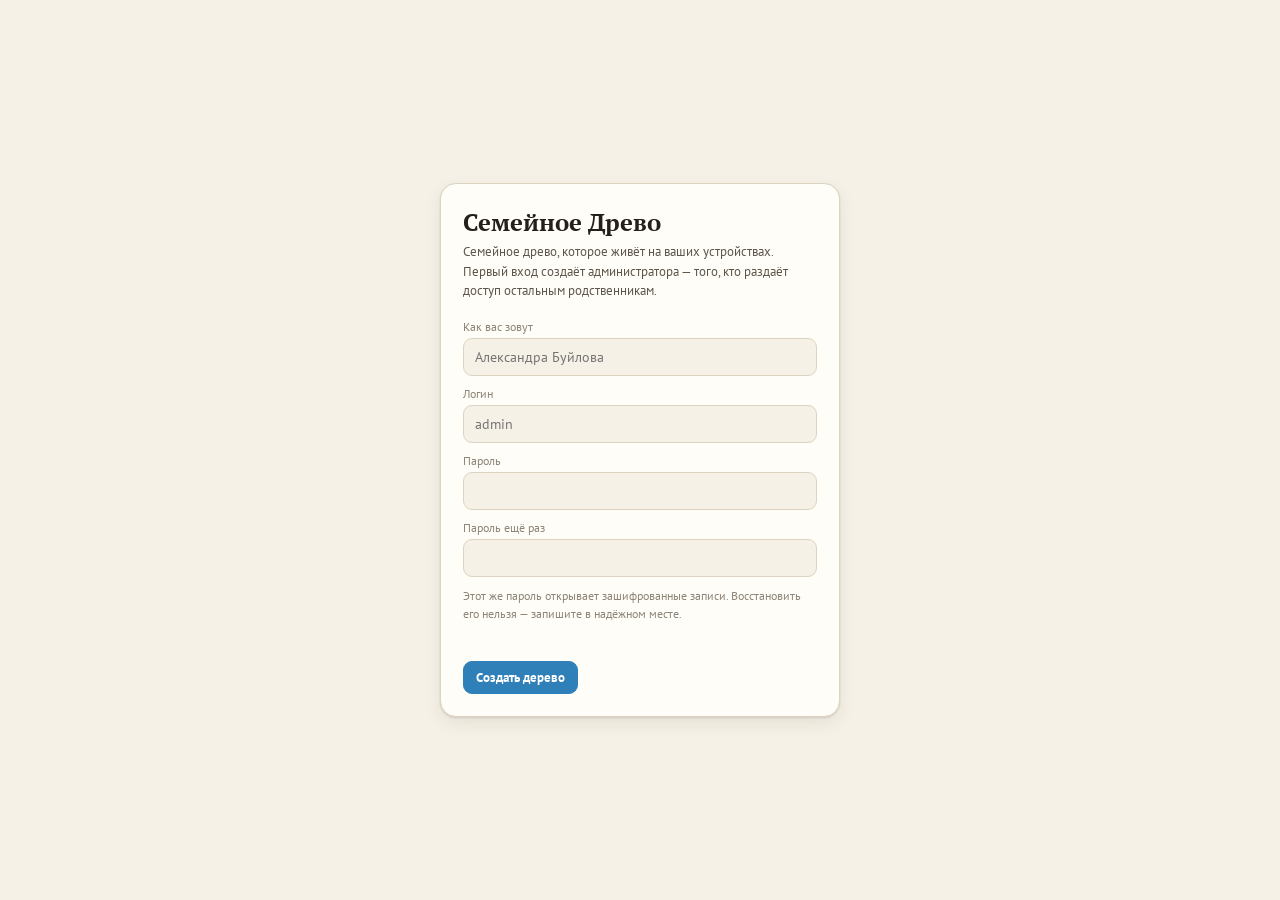
==== Семейное Древо.html @ 7fe99007 "Add files via upload" ====
<!doctype html>
<html lang="ru">
<head>
<meta charset="utf-8">
<meta name="viewport" content="width=device-width, initial-scale=1, viewport-fit=cover">
<title>Семейное Древо</title>
<meta name="theme-color" content="#2f7fb8">
<link rel="stylesheet" href="https://fonts.googleapis.com/css2?family=PT+Sans:wght@400;700&family=PT+Serif:wght@400;700&family=PT+Mono&display=swap">
<style>/* Семейное Древо — оформление.
   Композиция: верхняя панель → вкладки → полотно во всю высоту;
   слева выдвижная карточка персоны, справа внизу переключатель вида дерева. */

:root {
  /* бумага и чернила: палитра старого семейного альбома */
  --paper:        #f6f1e6;
  --paper-2:      #fffdf8;
  --ink:          #241f1a;
  --ink-soft:     #5d554a;
  --ink-faint:    #8d8577;
  --line:         #ddd3c0;
  --accent:       #2f7fb8;
  --accent-ink:   #ffffff;
  --male:         #cde6f7;
  --male-edge:    #6aa9d4;
  --female:       #fbd3e2;
  --female-edge:  #dd8fae;
  --neutral:      #ece7dc;
  --neutral-edge: #bdb3a1;
  --good:         #3f7d5a;
  --warn:         #a9741f;
  --bad:          #a4402f;
  --shadow:       0 1px 2px rgba(40,32,20,.14), 0 6px 18px rgba(40,32,20,.08);
  --radius:       10px;

  --font-display: "PT Serif", Georgia, "Times New Roman", serif;
  --font-body:    "PT Sans", "Segoe UI", system-ui, -apple-system, sans-serif;
  --font-data:    "PT Mono", ui-monospace, "SF Mono", Consolas, monospace;
  --ui-size:      14px;
  --tab-size:     14px;
  color-scheme: light;
}

@media (prefers-color-scheme: dark) {
  :root:not([data-theme="light"]) {
    --paper:        #1a1714;
    --paper-2:      #221e1a;
    --ink:          #ece5d9;
    --ink-soft:     #b3a998;
    --ink-faint:    #837a6c;
    --line:         #3a342c;
    --accent:       #5fa8dc;
    --accent-ink:   #10212c;
    --male:         #1d3444;
    --male-edge:    #3f6f93;
    --female:       #3c2230;
    --female-edge:  #8d5570;
    --neutral:      #2a251f;
    --neutral-edge: #4d463c;
    --good:         #6fae89;
    --warn:         #d3a55c;
    --bad:          #d47a68;
    --shadow:       0 1px 2px rgba(0,0,0,.4), 0 6px 20px rgba(0,0,0,.35);
    color-scheme: dark;
  }
}
:root[data-theme="dark"] {
  --paper:        #1a1714;
  --paper-2:      #221e1a;
  --ink:          #ece5d9;
  --ink-soft:     #b3a998;
  --ink-faint:    #837a6c;
  --line:         #3a342c;
  --accent:       #5fa8dc;
  --accent-ink:   #10212c;
  --male:         #1d3444;
  --male-edge:    #3f6f93;
  --female:       #3c2230;
  --female-edge:  #8d5570;
  --neutral:      #2a251f;
  --neutral-edge: #4d463c;
  --good:         #6fae89;
  --warn:         #d3a55c;
  --bad:          #d47a68;
  --shadow:       0 1px 2px rgba(0,0,0,.4), 0 6px 20px rgba(0,0,0,.35);
  color-scheme: dark;
}

* { box-sizing: border-box; }
html, body { height: 100%; }
body {
  margin: 0;
  font-family: var(--font-body);
  font-size: var(--ui-size);
  background: var(--paper);
  color: var(--ink);
  -webkit-text-size-adjust: 100%;
  overflow: hidden;
}
button, input, select, textarea { font: inherit; color: inherit; }
button { cursor: pointer; }
h1, h2, h3 { font-family: var(--font-display); font-weight: 700; text-wrap: balance; margin: 0; }
a { color: var(--accent); }

/* ---------- каркас ---------- */
#app { display: flex; flex-direction: column; height: 100%; }

.topbar {
  display: flex; align-items: center; gap: 10px;
  padding-block: 8px;
  padding-left: max(12px, env(safe-area-inset-left, 0px));
  padding-right: max(12px, env(safe-area-inset-right, 0px));
  background: var(--paper-2);
  border-bottom: 1px solid var(--line);
  flex: 0 0 auto;
}
.brand { display: flex; align-items: center; gap: 8px; min-width: 0; }
.brand-mark {
  width: 26px; height: 26px; flex: 0 0 auto; border-radius: 7px;
  background: var(--accent); color: var(--accent-ink);
  display: grid; place-items: center; font-family: var(--font-display); font-weight: 700; font-size: 15px;
}
.brand-name { font-family: var(--font-display); font-size: 16px; font-weight: 700; white-space: nowrap; }
.tree-name {
  font-size: 12px; color: var(--ink-faint); white-space: nowrap;
  overflow: hidden; text-overflow: ellipsis;
}

.search-wrap { position: relative; flex: 1 1 auto; max-width: 440px; min-width: 0; }
.search-wrap input {
  width: 100%; padding: 7px 64px 7px 30px;
  border: 1px solid var(--line); border-radius: 999px;
  background: var(--paper); outline: none;
}
.search-wrap input:focus { border-color: var(--accent); box-shadow: 0 0 0 3px rgba(47,127,184,.18); }
.search-ico { position: absolute; left: 10px; top: 50%; transform: translateY(-50%); color: var(--ink-faint); font-size: 13px; }
.search-mic, .search-clear {
  position: absolute; top: 50%; transform: translateY(-50%);
  border: 0; background: transparent; padding: 4px; border-radius: 50%; line-height: 1; color: var(--ink-faint);
}
.search-mic { right: 6px; }
.search-mic.rec { color: var(--bad); animation: pulse 1.1s infinite; }
.search-clear { right: 32px; }
@keyframes pulse { 50% { opacity: .35; } }
@media (prefers-reduced-motion: reduce) { .search-mic.rec { animation: none; } }

.results {
  position: absolute; top: calc(100% + 6px); left: 0; right: 0; z-index: 60;
  background: var(--paper-2); border: 1px solid var(--line); border-radius: 12px;
  box-shadow: var(--shadow); max-height: 60vh; overflow: auto; padding: 4px;
}
.results button {
  display: flex; gap: 10px; align-items: center; width: 100%; text-align: left;
  border: 0; background: transparent; padding: 7px 8px; border-radius: 8px;
}
.results button:hover, .results button:focus-visible { background: var(--neutral); }
.results .r-sub { font-size: 12px; color: var(--ink-faint); }

.topbar-right { display: flex; align-items: center; gap: 6px; margin-left: auto; }
.icon-btn {
  border: 1px solid transparent; background: transparent; color: var(--ink-soft);
  width: 34px; height: 34px; border-radius: 9px; display: grid; place-items: center; font-size: 16px;
}
.icon-btn:hover { background: var(--neutral); color: var(--ink); }
.who { font-size: 12px; color: var(--ink-faint); white-space: nowrap; }
.who b { color: var(--ink); font-weight: 700; }

/* ---------- вкладки ---------- */
.tabs {
  display: flex; align-items: stretch; gap: 2px; overflow-x: auto; flex: 0 0 auto;
  padding-left: max(8px, env(safe-area-inset-left, 0px));
  padding-right: max(8px, env(safe-area-inset-right, 0px));
  background: var(--paper-2); border-bottom: 1px solid var(--line);
  scrollbar-width: thin;
}
.tabs button {
  border: 0; background: transparent; color: var(--ink-soft);
  padding: 9px 14px; font-size: var(--tab-size); white-space: nowrap;
  border-bottom: 2px solid transparent; display: flex; align-items: center; gap: 6px;
}
.tabs button[aria-selected="true"] { color: var(--ink); border-bottom-color: var(--accent); font-weight: 700; }
.tabs .tab-add { color: var(--ink-faint); font-size: 16px; padding-inline: 10px; }
.tabs .tab-close { font-size: 12px; opacity: .5; }

/* ---------- панели ---------- */
.panes { position: relative; flex: 1 1 auto; min-height: 0; }
.pane { position: absolute; inset: 0; display: none; }
.pane.active { display: block; }
.pane-scroll { position: absolute; inset: 0; overflow: auto;
  padding-block: 16px;
  padding-left: max(16px, env(safe-area-inset-left, 0px));
  padding-right: max(16px, env(safe-area-inset-right, 0px));
}

/* ---------- полотно дерева ---------- */
#treeHost {
  position: absolute; inset: 0; overflow: hidden; touch-action: none;
  background:
    radial-gradient(circle at 1px 1px, var(--line) 1px, transparent 0) 0 0/28px 28px,
    var(--paper);
  cursor: grab;
}
#treeHost.grabbing { cursor: grabbing; }
#treeCanvas, #treeLines { position: absolute; left: 0; top: 0; transform-origin: 0 0; }
#treeLines { pointer-events: none; }
.lnk-parent, .lnk-couple { fill: none; stroke: var(--neutral-edge); stroke-width: 1.5; }
.lnk-couple { stroke: var(--accent); stroke-width: 2; opacity: .55; }

.node {
  position: absolute; display: flex; align-items: center; gap: 8px;
  padding: 6px 8px; background: var(--neutral); border: 1px solid var(--neutral-edge);
  box-shadow: var(--shadow); overflow: hidden; transition: box-shadow .12s, transform .12s;
}
.node:hover { transform: translateY(-1px); box-shadow: 0 2px 4px rgba(40,32,20,.2), 0 10px 24px rgba(40,32,20,.14); }
.node.sex-m { background: var(--male); border-color: var(--male-edge); }
.node.sex-f { background: var(--female); border-color: var(--female-edge); }
.node.is-focus { outline: 2px solid var(--accent); outline-offset: 1px; }
.node-ph {
  flex: 0 0 auto; background: var(--paper-2) center/cover no-repeat;
  border: 1px solid rgba(0,0,0,.08); position: relative;
}
.node-ph:not(.has-img)::after {
  content: "👤"; position: absolute; inset: 0; display: grid; place-items: center;
  font-size: 15px; opacity: .3;
}
.node-txt { min-width: 0; flex: 1 1 auto; }
.node-name { font-weight: 700; line-height: 1.2; overflow: hidden; display: -webkit-box; -webkit-line-clamp: 3; -webkit-box-orient: vertical; }
.node-years { color: var(--ink-soft); font-family: var(--font-data); margin-top: 2px; }
.node-lock { position: absolute; top: 2px; right: 3px; font-size: 10px; opacity: .65; }
.node-plus {
  position: absolute; left: -9px; top: 50%; transform: translateY(-50%);
  width: 18px; height: 18px; border-radius: 50%; border: 1px solid var(--good);
  background: var(--paper-2); color: var(--good); font-size: 13px; line-height: 1;
  display: grid; place-items: center; padding: 0; opacity: 0; transition: opacity .12s;
}
.node:hover .node-plus, .node-plus:focus-visible { opacity: 1; }
@media (pointer: coarse) { .node-plus { opacity: .9; } }

/* плавающие кнопки вида дерева — справа внизу */
.viewdock {
  position: absolute; z-index: 30;
  right: calc(12px + env(safe-area-inset-right, 0px));
  bottom: calc(12px + env(safe-area-inset-bottom, 0px));
  display: flex; gap: 6px; background: var(--paper-2);
  border: 1px solid var(--line); border-radius: 12px; padding: 4px; box-shadow: var(--shadow);
}
.viewdock button {
  border: 0; background: transparent; color: var(--ink-soft);
  padding: 7px 10px; border-radius: 9px; font-size: 13px; display: flex; align-items: center; gap: 5px;
}
.viewdock button[aria-pressed="true"] { background: var(--accent); color: var(--accent-ink); }
.zoomdock {
  position: absolute; z-index: 30;
  right: calc(12px + env(safe-area-inset-right, 0px));
  bottom: calc(62px + env(safe-area-inset-bottom, 0px));
  display: flex; flex-direction: column; gap: 4px;
}
.zoomdock button {
  width: 34px; height: 34px; border-radius: 9px; border: 1px solid var(--line);
  background: var(--paper-2); color: var(--ink-soft); box-shadow: var(--shadow); font-size: 15px;
}

/* ---------- карточка персоны ---------- */
.sheet {
  position: absolute; z-index: 50; background: var(--paper-2);
  border: 1px solid var(--line); box-shadow: var(--shadow);
  display: flex; flex-direction: column;
  left: max(10px, env(safe-area-inset-left, 0px)); top: 10px; bottom: 10px; width: 370px;
  border-radius: 14px; overflow: hidden;
}
.sheet[hidden] { display: none !important; }
@media (max-width: 760px) {
  .sheet { left: 0; right: 0; width: auto; top: auto; height: 76%; border-radius: 16px 16px 0 0; bottom: 0; }
}
.sheet-head {
  display: flex; gap: 10px; align-items: flex-start; padding: 12px;
  border-bottom: 1px solid var(--line); flex: 0 0 auto;
}
.sheet-ph {
  width: 64px; height: 64px; border-radius: 10px; flex: 0 0 auto;
  background: var(--neutral) center/cover no-repeat; border: 1px solid var(--line);
  display: grid; place-items: center; font-size: 24px; color: var(--ink-faint);
}
.sheet-title { font-family: var(--font-display); font-size: 17px; line-height: 1.25; }
.sheet-sub { font-size: 12px; color: var(--ink-faint); margin-top: 3px; font-family: var(--font-data); }
.sheet-body { flex: 1 1 auto; overflow: auto; padding: 12px; }
.sheet-tabs { display: flex; flex-wrap: wrap; gap: 2px 0; padding: 0 10px; border-bottom: 1px solid var(--line); flex: 0 0 auto; }
.sheet-tabs button {
  border: 0; background: transparent; color: var(--ink-soft); padding: 8px 10px;
  font-size: 13px; border-bottom: 2px solid transparent; white-space: nowrap;
}
.sheet-tabs button[aria-selected="true"] { color: var(--ink); border-bottom-color: var(--accent); font-weight: 700; }

.row { display: grid; grid-template-columns: 112px 1fr; gap: 8px; align-items: start; margin-bottom: 8px; }
.row > label { font-size: 12px; color: var(--ink-faint); padding-top: 7px; }
.row input, .row select, .row textarea, .field-val {
  width: 100%; min-width: 0; padding: 6px 8px; border: 1px solid var(--line);
  border-radius: 8px; background: var(--paper); outline: none;
}
.row input:focus, .row select:focus, .row textarea:focus { border-color: var(--accent); box-shadow: 0 0 0 3px rgba(47,127,184,.16); }
.row textarea { min-height: 70px; resize: vertical; }
.inline { display: flex; gap: 6px; align-items: center; }
.inline > * { min-width: 0; }

.btn {
  border: 1px solid var(--line); background: var(--paper); color: var(--ink);
  padding: 7px 12px; border-radius: 9px; font-size: 13px; display: inline-flex; align-items: center; gap: 6px;
}
.btn:hover { background: var(--neutral); }
.btn-primary { background: var(--accent); border-color: var(--accent); color: var(--accent-ink); font-weight: 700; }
.btn-primary:hover { filter: brightness(1.07); background: var(--accent); }
.btn-danger { color: var(--bad); border-color: var(--bad); background: transparent; }
.btn-sm { padding: 4px 8px; font-size: 12px; border-radius: 7px; }
.btn-row { display: flex; flex-wrap: wrap; gap: 6px; margin-top: 10px; }

.chip {
  display: inline-flex; align-items: center; gap: 5px; padding: 3px 9px;
  border-radius: 999px; background: var(--neutral); font-size: 12px; color: var(--ink-soft);
}
.chip.lock { background: color-mix(in srgb, var(--warn) 18%, transparent); color: var(--warn); }

.sect-title {
  font-size: 11px; letter-spacing: .09em; text-transform: uppercase;
  color: var(--ink-faint); margin: 14px 0 7px;
}
.sect-title:first-child { margin-top: 0; }

.media-grid { display: grid; grid-template-columns: repeat(auto-fill, minmax(84px, 1fr)); gap: 7px; }
.media-tile {
  position: relative; aspect-ratio: 1; border-radius: 9px; overflow: hidden;
  border: 1px solid var(--line); background: var(--neutral) center/cover no-repeat;
  display: grid; place-items: center; font-size: 22px; color: var(--ink-faint); padding: 0;
}
.media-tile .m-name {
  position: absolute; inset: auto 0 0 0; background: rgba(0,0,0,.55); color: #fff;
  font-size: 10px; padding: 2px 4px; white-space: nowrap; overflow: hidden; text-overflow: ellipsis;
}
.media-tile .m-lock { position: absolute; top: 3px; right: 3px; font-size: 11px; }

.list { display: flex; flex-direction: column; gap: 6px; }
.list-item {
  display: flex; gap: 9px; align-items: center; padding: 8px 10px;
  border: 1px solid var(--line); border-radius: 10px; background: var(--paper);
}
.list-item .li-main { flex: 1 1 auto; min-width: 0; }
.list-item .li-sub { font-size: 12px; color: var(--ink-faint); }
.mini-ph {
  width: 34px; height: 34px; border-radius: 8px; flex: 0 0 auto;
  background: var(--neutral) center/cover no-repeat; display: grid; place-items: center;
  font-size: 15px; color: var(--ink-faint); border: 1px solid var(--line);
}

/* ---------- модальные окна ---------- */
.modal-back {
  position: fixed; inset: 0; z-index: 100; background: rgba(20,14,8,.45);
  display: grid; place-items: center; padding: 16px;
}
.modal-back[hidden] { display: none !important; }
.modal {
  background: var(--paper-2); border: 1px solid var(--line); border-radius: 14px;
  box-shadow: var(--shadow); width: min(520px, 100%); max-height: 88vh;
  display: flex; flex-direction: column; overflow: hidden;
}
.modal-head { padding: 13px 15px; border-bottom: 1px solid var(--line); display: flex; align-items: center; gap: 10px; }
.modal-head h2 { font-size: 16px; flex: 1 1 auto; }
.modal-body { padding: 15px; overflow: auto; }
.modal-foot { padding: 11px 15px; border-top: 1px solid var(--line); display: flex; gap: 8px; justify-content: flex-end; flex-wrap: wrap; }

/* ---------- экран входа ---------- */
.gate {
  position: fixed; inset: 0; z-index: 200; display: grid; place-items: center;
  background: var(--paper);
  padding-block: 24px;
  padding-left: max(16px, env(safe-area-inset-left, 0px));
  padding-right: max(16px, env(safe-area-inset-right, 0px));
  overflow: auto;
}
.gate[hidden] { display: none !important; }
.gate-card {
  width: min(400px, 100%); background: var(--paper-2); border: 1px solid var(--line);
  border-radius: 16px; padding: 22px; box-shadow: var(--shadow);
}
.gate h1 { font-size: 24px; margin-bottom: 4px; }
.gate .lede { color: var(--ink-soft); font-size: 13px; margin: 0 0 18px; line-height: 1.5; }
.gate label { display: block; font-size: 12px; color: var(--ink-faint); margin: 10px 0 4px; }
.gate input {
  width: 100%; padding: 9px 11px; border: 1px solid var(--line);
  border-radius: 9px; background: var(--paper); outline: none;
}
.gate input:focus { border-color: var(--accent); box-shadow: 0 0 0 3px rgba(47,127,184,.18); }
.gate .err { color: var(--bad); font-size: 12px; min-height: 16px; margin-top: 8px; }
.gate .alt { margin-top: 14px; display: flex; gap: 8px; flex-wrap: wrap; }

/* ---------- фото, изменения, календарь, карта ---------- */
.photo-wall { display: grid; grid-template-columns: repeat(auto-fill, minmax(132px, 1fr)); gap: 9px; }
.photo-wall .media-tile { aspect-ratio: 4/3; }

.change {
  display: flex; gap: 10px; padding: 9px 11px; border-bottom: 1px solid var(--line); align-items: flex-start;
}
.change:last-child { border-bottom: 0; }
.change .c-dot {
  width: 8px; height: 8px; border-radius: 50%; flex: 0 0 auto; margin-top: 6px; background: var(--accent);
}
.change.add .c-dot { background: var(--good); }
.change.delete .c-dot { background: var(--bad); }
.change.media .c-dot { background: var(--warn); }
.change .c-meta { font-size: 12px; color: var(--ink-faint); font-family: var(--font-data); }

.cal-day {
  display: flex; gap: 10px; align-items: center; padding: 9px 11px;
  border: 1px solid var(--line); border-radius: 10px; background: var(--paper); margin-bottom: 7px;
}
.cal-when {
  flex: 0 0 auto; width: 62px; text-align: center; font-family: var(--font-data);
  font-size: 12px; color: var(--ink-soft); line-height: 1.3;
}
.cal-when b { display: block; font-size: 17px; color: var(--ink); }
.cal-soon { color: var(--good); font-weight: 700; }

#mapCanvas {
  position: relative; width: 100%; height: 100%; overflow: hidden;
  background: var(--neutral); touch-action: none; cursor: grab;
}
#mapCanvas.grabbing { cursor: grabbing; }
.map-tile { position: absolute; width: 256px; height: 256px; }
.map-pin {
  position: absolute; width: 20px; height: 20px; margin: -20px 0 0 -10px;
  border-radius: 50% 50% 50% 0; transform: rotate(-45deg);
  border: 2px solid var(--paper-2); box-shadow: 0 1px 4px rgba(0,0,0,.4); padding: 0;
}
.map-pin.birth { background: var(--good); }
.map-pin.death { background: var(--ink-soft); }
.map-pin.event { background: var(--warn); }
.map-attr {
  position: absolute; right: 4px; bottom: 2px; font-size: 10px;
  background: rgba(255,255,255,.8); color: #333; padding: 1px 5px; border-radius: 4px;
}
.map-ctl { position: absolute; left: 10px; top: 10px; display: flex; flex-direction: column; gap: 4px; z-index: 5; }

/* ---------- настройки ---------- */
.set-grid { display: grid; gap: 14px; grid-template-columns: repeat(auto-fit, minmax(260px, 1fr)); }
.set-card { border: 1px solid var(--line); border-radius: 12px; padding: 14px; background: var(--paper-2); }
.set-card h3 { font-size: 14px; margin-bottom: 10px; }
.set-row { display: grid; grid-template-columns: 1fr auto; gap: 8px; align-items: center; margin-bottom: 9px; font-size: 13px; }
.set-row input[type=range] { width: 120px; }
.set-row output { font-family: var(--font-data); font-size: 12px; color: var(--ink-faint); min-width: 38px; text-align: right; }
.swatches { display: flex; gap: 6px; flex-wrap: wrap; }
.swatch { width: 26px; height: 26px; border-radius: 7px; border: 2px solid transparent; padding: 0; }
.swatch[aria-pressed="true"] { border-color: var(--ink); }

.preview-node {
  display: inline-flex; align-items: center; gap: 8px; padding: 6px 8px;
  background: var(--male); border: 1px solid var(--male-edge); box-shadow: var(--shadow);
}

.empty { color: var(--ink-faint); font-size: 13px; text-align: center; padding: 34px 16px; line-height: 1.6; }
.toast {
  position: fixed; z-index: 300; left: 50%; transform: translateX(-50%);
  bottom: calc(22px + env(safe-area-inset-bottom, 0px));
  background: var(--ink); color: var(--paper); padding: 9px 15px; border-radius: 10px;
  font-size: 13px; box-shadow: var(--shadow); max-width: 90vw;
}
.toast[hidden] { display: none !important; }

.note { font-size: 12px; color: var(--ink-faint); line-height: 1.5; }
.sr { position: absolute; width: 1px; height: 1px; overflow: hidden; clip: rect(0 0 0 0); }
:focus-visible { outline: 2px solid var(--accent); outline-offset: 2px; }
table.data { width: 100%; border-collapse: collapse; font-size: 13px; }
table.data th, table.data td { text-align: left; padding: 6px 8px; border-bottom: 1px solid var(--line); }
table.data th { font-size: 11px; text-transform: uppercase; letter-spacing: .06em; color: var(--ink-faint); font-weight: 400; }

/* ---------- узкие экраны ---------- */
@media (max-width: 720px) {
  .brand-name, .tree-name { display: none; }
  .who { display: none; }
  .topbar { gap: 7px; }
  .icon-btn { width: 32px; height: 32px; font-size: 15px; }
  .viewdock button { padding: 7px 9px; font-size: 12px; }
  .viewdock button span { display: none; }
}
@media (max-width: 420px) {
  #btnCalendar, #btnMap { display: none; }
  .viewdock { right: 8px; bottom: calc(8px + env(safe-area-inset-bottom, 0px)); }
  .zoomdock { bottom: calc(56px + env(safe-area-inset-bottom, 0px)); right: 8px; }
}

/* ---------- значок синхронизации ---------- */
#btnSync.spin { animation: sync-spin 1.1s linear infinite; color: var(--accent); }
#btnSync.bad { color: var(--warn); }
@keyframes sync-spin { to { transform: rotate(360deg); } }
@media (prefers-reduced-motion: reduce) { #btnSync.spin { animation: none; opacity: .55; } }
.set-card details summary { outline-offset: 3px; }
.set-card ol { margin: 8px 0 0; }
</style>
</head>
<body>


<!-- ввод в программу -->
<div class="gate" id="gate"></div>

<div id="app" hidden>
  <header class="topbar">
    <div class="brand">
      <span class="brand-mark" aria-hidden="true">Д</span>
      <span>
        <span class="brand-name">Семейное Древо</span>
        <span class="tree-name" id="treeName"></span>
      </span>
    </div>

    <div class="search-wrap">
      <span class="search-ico" aria-hidden="true">🔍</span>
      <label class="sr" for="q">Поиск по людям и данным</label>
      <input id="q" type="search" placeholder="Имя, место, год, запись…" autocomplete="off">
      <button class="search-clear" id="qClear" type="button" title="Очистить">✕</button>
      <button class="search-mic" id="qMic" type="button" title="Найти голосом">🎙</button>
      <div class="results" id="qResults" hidden></div>
    </div>

    <div class="topbar-right">
      <button class="icon-btn" id="btnSync" type="button" title="Синхронизировать" hidden>⟳</button>
      <button class="icon-btn" id="btnCalendar" type="button" title="Календарь дат">📅</button>
      <button class="icon-btn" id="btnMap" type="button" title="Карта мест">🗺</button>
      <button class="icon-btn" id="btnSettings" type="button" title="Настройки">⚙</button>
      <span class="who" id="who"></span>
      <button class="icon-btn" id="btnLogout" type="button" title="Выйти">⏻</button>
    </div>
  </header>

  <nav class="tabs" id="tabs" role="tablist"></nav>

  <main class="panes">
    <!-- дерево -->
    <section class="pane active" id="pane-tree">
      <div id="treeHost">
        <svg id="treeLines" xmlns="http://www.w3.org/2000/svg"></svg>
        <div id="treeCanvas"></div>
      </div>
      <div class="zoomdock">
        <button id="zoomIn" type="button" title="Приблизить">+</button>
        <button id="zoomOut" type="button" title="Отдалить">−</button>
        <button id="zoomFit" type="button" title="Вписать всё дерево">⤢</button>
      </div>
      <div class="viewdock" id="viewdock" role="group" aria-label="Вид дерева">
        <button type="button" data-view="vertical" aria-pressed="true" title="Вертикальное дерево">↓<span> Вертикальное</span></button>
        <button type="button" data-view="horizontal" aria-pressed="false" title="Горизонтальное дерево">→<span> Горизонтальное</span></button>
        <button type="button" data-view="butterfly" aria-pressed="false" title="Вид «бабочка»">✦<span> Бабочка</span></button>
      </div>
      <aside class="sheet" id="sheet" hidden></aside>
    </section>

    <section class="pane" id="pane-photos"><div class="pane-scroll"></div></section>
    <section class="pane" id="pane-changes"><div class="pane-scroll"></div></section>
    <section class="pane" id="pane-calendar"><div class="pane-scroll"></div></section>
    <section class="pane" id="pane-people"><div class="pane-scroll"></div></section>
    <section class="pane" id="pane-notes"><div class="pane-scroll"></div></section>
    <section class="pane" id="pane-map"><div id="mapCanvas"></div></section>
  </main>
</div>

<div class="modal-back" id="modalBack" hidden></div>
<div class="toast" id="toast" hidden></div>


<script>/* Семейное Древо — слой данных.
   Дерево и люди общие для всех пользователей; оформление — у каждого своё.
   Медиафайлы лежат в IndexedDB, приватные — в зашифрованном виде (AES-GCM). */
(function (global) {
  'use strict';

  var DB_NAME = 'drevo';
  var DB_VER = 1;
  var LS_TREE = 'drevo.tree';
  var LS_USERS = 'drevo.users';
  var LS_SESSION = 'drevo.session';
  var LS_PREFS = 'drevo.prefs.';
  var LS_DEVICE = 'drevo.device';
  var LS_SYNC = 'drevo.sync';

  /* ---------- маленькие помощники ---------- */
  function uid(prefix) {
    return (prefix || 'x') + '-' + Math.random().toString(36).slice(2, 9) + Date.now().toString(36).slice(-4);
  }
  function clone(o) { return JSON.parse(JSON.stringify(o)); }
  function nowISO() { return new Date().toISOString(); }
  function bytesToB64(buf) {
    var b = new Uint8Array(buf), s = '', i;
    for (i = 0; i < b.length; i++) s += String.fromCharCode(b[i]);
    return btoa(s);
  }
  function b64ToBytes(s) {
    var bin = atob(s), b = new Uint8Array(bin.length), i;
    for (i = 0; i < bin.length; i++) b[i] = bin.charCodeAt(i);
    return b;
  }

  /* ---------- IndexedDB для медиа ---------- */
  var dbp = null;
  function openDB() {
    if (dbp) return dbp;
    dbp = new Promise(function (res, rej) {
      if (!global.indexedDB) { rej(new Error('IndexedDB недоступна')); return; }
      var rq = indexedDB.open(DB_NAME, DB_VER);
      rq.onupgradeneeded = function (e) {
        var db = e.target.result;
        if (!db.objectStoreNames.contains('blobs')) db.createObjectStore('blobs');
      };
      rq.onsuccess = function () { res(rq.result); };
      rq.onerror = function () { rej(rq.error); };
    });
    return dbp;
  }
  function blobPut(key, blob) {
    return openDB().then(function (db) {
      return new Promise(function (res, rej) {
        var tx = db.transaction('blobs', 'readwrite');
        tx.objectStore('blobs').put(blob, key);
        tx.oncomplete = function () { res(key); };
        tx.onerror = function () { rej(tx.error); };
      });
    });
  }
  function blobGet(key) {
    return openDB().then(function (db) {
      return new Promise(function (res, rej) {
        var tx = db.transaction('blobs', 'readonly');
        var rq = tx.objectStore('blobs').get(key);
        rq.onsuccess = function () { res(rq.result || null); };
        rq.onerror = function () { rej(rq.error); };
      });
    });
  }
  function blobDel(key) {
    return openDB().then(function (db) {
      return new Promise(function (res) {
        var tx = db.transaction('blobs', 'readwrite');
        tx.objectStore('blobs').delete(key);
        tx.oncomplete = function () { res(); };
        tx.onerror = function () { res(); };
      });
    });
  }

  /* ---------- шифрование приватных файлов и записей ---------- */
  var cryptoKey = null;          // CryptoKey текущего дерева
  var subtle = global.crypto && global.crypto.subtle ? global.crypto.subtle : null;

  function deriveKey(passphrase, saltB64) {
    if (!subtle) return Promise.resolve(null);
    var salt = b64ToBytes(saltB64);
    return subtle.importKey('raw', new TextEncoder().encode(passphrase), 'PBKDF2', false, ['deriveKey'])
      .then(function (base) {
        return subtle.deriveKey(
          { name: 'PBKDF2', salt: salt, iterations: 200000, hash: 'SHA-256' },
          base, { name: 'AES-GCM', length: 256 }, false, ['encrypt', 'decrypt']);
      });
  }
  function encryptBlob(blob) {
    if (!cryptoKey) return Promise.resolve({ blob: blob, enc: false });
    return blob.arrayBuffer().then(function (buf) {
      var iv = crypto.getRandomValues(new Uint8Array(12));
      return subtle.encrypt({ name: 'AES-GCM', iv: iv }, cryptoKey, buf).then(function (ct) {
        var out = new Uint8Array(12 + ct.byteLength);
        out.set(iv, 0); out.set(new Uint8Array(ct), 12);
        return { blob: new Blob([out], { type: 'application/octet-stream' }), enc: true };
      });
    });
  }
  function decryptBlob(blob, mime) {
    if (!cryptoKey) return Promise.reject(new Error('Нет ключа расшифровки'));
    return blob.arrayBuffer().then(function (buf) {
      var all = new Uint8Array(buf);
      var iv = all.slice(0, 12), ct = all.slice(12);
      return subtle.decrypt({ name: 'AES-GCM', iv: iv }, cryptoKey, ct).then(function (pt) {
        return new Blob([pt], { type: mime || 'application/octet-stream' });
      });
    });
  }
  function encryptText(str) {
    if (!cryptoKey) return Promise.resolve(null);
    var iv = crypto.getRandomValues(new Uint8Array(12));
    return subtle.encrypt({ name: 'AES-GCM', iv: iv }, cryptoKey, new TextEncoder().encode(str))
      .then(function (ct) { return bytesToB64(iv) + '.' + bytesToB64(ct); });
  }
  function decryptText(packed) {
    if (!cryptoKey || !packed) return Promise.resolve('');
    var parts = String(packed).split('.');
    if (parts.length !== 2) return Promise.resolve('');
    return subtle.decrypt({ name: 'AES-GCM', iv: b64ToBytes(parts[0]) }, cryptoKey, b64ToBytes(parts[1]))
      .then(function (pt) { return new TextDecoder().decode(pt); })
      .catch(function () { return ''; });
  }
  function sha256hex(str) {
    if (!subtle) return Promise.resolve('plain:' + str);
    return subtle.digest('SHA-256', new TextEncoder().encode(str)).then(function (b) {
      return Array.prototype.map.call(new Uint8Array(b), function (x) {
        return ('0' + x.toString(16)).slice(-2);
      }).join('');
    });
  }

  /* ---------- структура дерева ---------- */
  function emptyTree() {
    return {
      meta: {
        id: uid('tree'),
        name: 'Моё дерево',
        created: nowISO(),
        salt: bytesToB64(crypto.getRandomValues(new Uint8Array(16))),
        rootId: null,
        version: 1
      },
      persons: {},
      families: {},
      media: {},
      changes: [],
      tabs: [
        { id: 'tree', title: 'Дерево', icon: 'tree', builtin: true },
        { id: 'photos', title: 'Фото', icon: 'photo', builtin: true },
        { id: 'changes', title: 'Изменения', icon: 'clock', builtin: true }
      ],
      /* следы удалённых записей: id -> когда удалили.
         Без них удаление, сделанное на одном устройстве, вернулось бы
         обратно при первой же синхронизации с другого. */
      tombstones: {}
    };
  }

  function newPerson(patch) {
    var p = {
      id: uid('I'),
      sex: 'U',
      surname: '', given: '', patronymic: '', maiden: '',
      birth: { date: '', place: '', lat: null, lng: null },
      death: { date: '', place: '', lat: null, lng: null },
      living: true,
      photo: null,          // id медиа, которое показывается в окошке
      note: '',
      fields: [],           // произвольные строки {id,label,value,type,acl}
      events: [],           // {id,type,date,place,lat,lng,note,acl}
      media: [],            // id медиа
      acl: { level: 'public', locked: false },
      updated: nowISO()
    };
    if (patch) for (var k in patch) p[k] = patch[k];
    return p;
  }

  /** настройки синхронизации; хранятся отдельно от дерева — у каждого устройства свои */
  function defaultSync() {
    return {
      mode: 'off',            // off | supabase | server | file
      auto: true,             // синхронизировать самостоятельно
      interval: 120,          // как часто, секунд
      lastAt: null,           // когда прошла последняя
      lastError: null,
      supabase: { url: '', key: '', treeId: '' },
      server: { url: '', key: '' },
      file: { handleName: '' }
    };
  }

  function newFamily(patch) {
    var f = {
      id: uid('F'), husb: null, wife: null, children: [],
      marriage: { date: '', place: '', lat: null, lng: null },
      divorced: false, updated: nowISO()
    };
    if (patch) for (var k in patch) f[k] = patch[k];
    return f;
  }

  /* ---------- Store ---------- */
  var Store = {
    tree: emptyTree(),
    users: [],
    session: null,
    prefs: null,
    listeners: [],

    on: function (fn) { this.listeners.push(fn); },
    emit: function (what) {
      var self = this;
      this.listeners.forEach(function (fn) { try { fn(what, self); } catch (e) { console.error(e); } });
    },

    /* --- загрузка/сохранение --- */
    load: function () {
      try {
        var raw = localStorage.getItem(LS_TREE);
        if (raw) this.tree = JSON.parse(raw);
      } catch (e) { console.warn('Дерево не прочиталось', e); }
      if (!this.tree || !this.tree.persons) this.tree = emptyTree();
      if (!this.tree.tabs) this.tree.tabs = emptyTree().tabs;
      if (!this.tree.tombstones) this.tree.tombstones = {};
      if (!this.tree.meta.updated) this.tree.meta.updated = nowISO();
      try {
        this.deviceId = localStorage.getItem(LS_DEVICE);
        if (!this.deviceId) {
          this.deviceId = uid('dev');
          localStorage.setItem(LS_DEVICE, this.deviceId);
        }
        this.sync = JSON.parse(localStorage.getItem(LS_SYNC) || 'null') || defaultSync();
      } catch (e) { this.deviceId = uid('dev'); this.sync = defaultSync(); }
      try {
        var u = localStorage.getItem(LS_USERS);
        this.users = u ? JSON.parse(u) : [];
      } catch (e) { this.users = []; }
      try {
        var s = localStorage.getItem(LS_SESSION);
        this.session = s ? JSON.parse(s) : null;
      } catch (e) { this.session = null; }
      return this;
    },
    save: function (silent) {
      this.tree.meta.version = (this.tree.meta.version || 1) + 1;
      this.tree.meta.updated = nowISO();
      // первая же правка руками снимает метку «это образец»
      if (!silent && this.tree.meta.demo) delete this.tree.meta.demo;
      this.dirty = true;
      try { localStorage.setItem(LS_TREE, JSON.stringify(this.tree)); }
      catch (e) { console.error('Не удалось сохранить дерево', e); }
      if (!silent) this.emit('tree');
    },
    saveUsers: function () {
      try { localStorage.setItem(LS_USERS, JSON.stringify(this.users)); } catch (e) {}
    },
    saveSync: function () {
      try { localStorage.setItem(LS_SYNC, JSON.stringify(this.sync)); } catch (e) {}
      this.emit('sync');
    },
    /** пометить запись удалённой, чтобы удаление разошлось по устройствам */
    bury: function (id) {
      this.tree.tombstones = this.tree.tombstones || {};
      this.tree.tombstones[id] = nowISO();
    },
    setSession: function (s) {
      this.session = s;
      try {
        if (s) localStorage.setItem(LS_SESSION, JSON.stringify(s));
        else localStorage.removeItem(LS_SESSION);
      } catch (e) {}
    },

    /* --- настройки оформления (у каждого пользователя свои) --- */
    defaultPrefs: function () {
      return {
        theme: 'auto',
        accent: '#2f7fb8',
        layout: 'vertical',
        card: { w: 168, h: 76, radius: 10, photo: 44, nameSize: 12, dateSize: 11, shape: 'rounded' },
        ui: { fontSize: 14, tabSize: 14 },
        showPhotos: true,
        showDates: true
      };
    },
    loadPrefs: function (userId) {
      var d = this.defaultPrefs();
      try {
        var raw = localStorage.getItem(LS_PREFS + userId);
        if (raw) {
          var p = JSON.parse(raw);
          for (var k in p) {
            if (p[k] && typeof p[k] === 'object' && d[k]) { for (var j in p[k]) d[k][j] = p[k][j]; }
            else d[k] = p[k];
          }
        }
      } catch (e) {}
      this.prefs = d;
      return d;
    },
    savePrefs: function () {
      if (!this.session) return;
      try { localStorage.setItem(LS_PREFS + this.session.userId, JSON.stringify(this.prefs)); } catch (e) {}
      this.emit('prefs');
    },

    /* --- журнал изменений --- */
    log: function (action, summary, targetId) {
      this.tree.changes.unshift({
        id: uid('c'), ts: nowISO(),
        user: this.session ? this.session.displayName : 'система',
        userId: this.session ? this.session.userId : null,
        action: action, summary: summary, target: targetId || null
      });
      if (this.tree.changes.length > 1000) this.tree.changes.length = 1000;
    },

    /* --- персоны --- */
    persons: function () {
      var t = this.tree, out = [];
      for (var id in t.persons) out.push(t.persons[id]);
      return out;
    },
    person: function (id) { return this.tree.persons[id] || null; },
    addPerson: function (patch) {
      var p = newPerson(patch);
      this.tree.persons[p.id] = p;
      if (!this.tree.meta.rootId) this.tree.meta.rootId = p.id;
      this.log('add', 'Добавлена персона: ' + this.fullName(p), p.id);
      this.save();
      return p;
    },
    updatePerson: function (id, patch, quiet) {
      var p = this.tree.persons[id];
      if (!p) return null;
      for (var k in patch) p[k] = patch[k];
      p.updated = nowISO();
      if (!quiet) this.log('edit', 'Изменена карточка: ' + this.fullName(p), id);
      this.save();
      return p;
    },
    removePerson: function (id) {
      var p = this.tree.persons[id];
      if (!p) return;
      var name = this.fullName(p);
      var self = this;
      (p.media || []).forEach(function (mid) { self.removeMedia(mid, true); });
      delete this.tree.persons[id];
      this.bury(id);
      for (var fid in this.tree.families) {
        var f = this.tree.families[fid];
        var hit = false;
        if (f.husb === id) { f.husb = null; hit = true; }
        if (f.wife === id) { f.wife = null; hit = true; }
        if (f.children.indexOf(id) >= 0) {
          f.children = f.children.filter(function (c) { return c !== id; });
          hit = true;
        }
        if (hit) f.updated = nowISO();
        if (!f.husb && !f.wife && !f.children.length) { delete this.tree.families[fid]; this.bury(fid); }
      }
      if (this.tree.meta.rootId === id) {
        var rest = Object.keys(this.tree.persons);
        this.tree.meta.rootId = rest.length ? rest[0] : null;
      }
      this.log('delete', 'Удалена персона: ' + name, null);
      this.save();
    },
    fullName: function (p) {
      if (!p) return '';
      var parts = [p.surname, p.given, p.patronymic].filter(Boolean);
      var n = parts.join(' ').trim();
      return n || 'Без имени';
    },
    shortName: function (p) {
      if (!p) return '';
      var n = [p.given, p.patronymic].filter(Boolean).join(' ');
      return (n + ' ' + (p.surname || '')).trim() || 'Без имени';
    },
    years: function (p) {
      if (!p) return '';
      var b = yr(p.birth && p.birth.date), d = yr(p.death && p.death.date);
      if (b && d) return b + ' – ' + d;
      if (b) return b;
      if (d) return '? – ' + d;
      return '';
    },

    /* --- семьи и связи --- */
    families: function () {
      var out = [];
      for (var id in this.tree.families) out.push(this.tree.families[id]);
      return out;
    },
    family: function (id) { return this.tree.families[id] || null; },
    addFamily: function (patch) {
      var f = newFamily(patch);
      this.tree.families[f.id] = f;
      return f;
    },
    /** семья, где человек — супруг */
    spouseFamilies: function (id) {
      return this.families().filter(function (f) { return f.husb === id || f.wife === id; });
    },
    /** семья, где человек — ребёнок */
    childFamily: function (id) {
      var all = this.families();
      for (var i = 0; i < all.length; i++) if (all[i].children.indexOf(id) >= 0) return all[i];
      return null;
    },
    parentsOf: function (id) {
      var f = this.childFamily(id);
      if (!f) return [];
      return [f.husb, f.wife].filter(Boolean).map(this.person.bind(this)).filter(Boolean);
    },
    childrenOf: function (id) {
      var self = this, out = [];
      this.spouseFamilies(id).forEach(function (f) {
        f.children.forEach(function (c) { if (out.indexOf(c) < 0) out.push(c); });
      });
      return out.map(function (c) { return self.person(c); }).filter(Boolean);
    },
    spousesOf: function (id) {
      var self = this, out = [];
      this.spouseFamilies(id).forEach(function (f) {
        var other = f.husb === id ? f.wife : f.husb;
        if (other && out.indexOf(other) < 0) out.push(other);
      });
      return out.map(function (c) { return self.person(c); }).filter(Boolean);
    },
    siblingsOf: function (id) {
      var f = this.childFamily(id);
      if (!f) return [];
      var self = this;
      return f.children.filter(function (c) { return c !== id; })
        .map(function (c) { return self.person(c); }).filter(Boolean);
    },
    linkChild: function (parentId, childId) {
      var fams = this.spouseFamilies(parentId), f;
      if (fams.length) f = fams[0];
      else {
        var p = this.person(parentId);
        f = this.addFamily(p && p.sex === 'F' ? { wife: parentId } : { husb: parentId });
      }
      if (f.children.indexOf(childId) < 0) f.children.push(childId);
      f.updated = nowISO();
      var old = this.childFamily(childId);
      if (old && old.id !== f.id) {
        old.children = old.children.filter(function (c) { return c !== childId; });
        old.updated = nowISO();
      }
      this.save();
      return f;
    },
    linkSpouse: function (aId, bId) {
      var a = this.person(aId), b = this.person(bId);
      if (!a || !b) return null;
      var fams = this.spouseFamilies(aId);
      var free = fams.filter(function (f) { return !f.husb || !f.wife; })[0];
      var f = free || this.addFamily({});
      if (a.sex === 'F') { f.wife = aId; f.husb = bId; }
      else { f.husb = aId; f.wife = bId; }
      f.updated = nowISO();
      this.save();
      return f;
    },
    linkParent: function (childId, parentId) {
      var f = this.childFamily(childId);
      var p = this.person(parentId);
      if (!f) f = this.addFamily({ children: [childId] });
      if (p && p.sex === 'F') f.wife = parentId; else f.husb = parentId;
      f.updated = nowISO();
      this.save();
      return f;
    },
    unlink: function (aId, bId) {
      var self = this;
      this.families().forEach(function (f) {
        var pair = (f.husb === aId && f.wife === bId) || (f.husb === bId && f.wife === aId);
        var hit = false;
        if (pair) { f.husb = null; f.wife = null; hit = true; }
        if ((f.husb === aId || f.wife === aId) && f.children.indexOf(bId) >= 0) {
          f.children = f.children.filter(function (c) { return c !== bId; }); hit = true;
        }
        if ((f.husb === bId || f.wife === bId) && f.children.indexOf(aId) >= 0) {
          f.children = f.children.filter(function (c) { return c !== aId; }); hit = true;
        }
        if (hit) f.updated = nowISO();
        if (!f.husb && !f.wife && !f.children.length) { delete self.tree.families[f.id]; self.bury(f.id); }
      });
      this.save();
    },

    /* --- медиа --- */
    addMedia: function (personId, file, opts) {
      var self = this;
      opts = opts || {};
      var id = uid('M');
      var acl = opts.acl || { level: 'public', locked: false };
      var isPrivate = acl.locked || acl.level === 'admin' || acl.level === 'owner';
      var step = isPrivate ? encryptBlob(file) : Promise.resolve({ blob: file, enc: false });
      return step.then(function (r) {
        return blobPut(id, r.blob).then(function () {
          var m = {
            id: id, personId: personId, kind: opts.kind || kindOf(file.type, file.name),
            name: file.name || 'файл', mime: file.type || 'application/octet-stream',
            size: file.size || 0, caption: opts.caption || '', date: opts.date || '',
            acl: acl, encrypted: r.enc, added: nowISO(),
            addedBy: self.session ? self.session.displayName : '',
            updated: nowISO(),
            uploaded: false,      // файл ещё не ушёл в общее хранилище
            origin: self.deviceId
          };
          self.tree.media[id] = m;
          var p = self.person(personId);
          if (p) {
            p.media = p.media || [];
            p.media.push(id);
            if (!p.photo && m.kind === 'photo') p.photo = id;
          }
          self.log('media', 'Добавлен файл «' + m.name + '» к ' + self.fullName(p), personId);
          self.save();
          return m;
        });
      });
    },
    removeMedia: function (id, quiet) {
      var m = this.tree.media[id];
      if (!m) return;
      var p = this.person(m.personId);
      if (p) {
        p.media = (p.media || []).filter(function (x) { return x !== id; });
        if (p.photo === id) p.photo = (p.media || []).filter(function (x) {
          return (this.tree.media[x] || {}).kind === 'photo';
        }.bind(this))[0] || null;
      }
      delete this.tree.media[id];
      this.bury(id);
      blobDel(id);
      if (p) p.updated = nowISO();
      if (!quiet) { this.log('media', 'Удалён файл «' + m.name + '»', m.personId); this.save(); }
    },
    mediaOf: function (personId) {
      var t = this.tree, out = [];
      (this.person(personId) || { media: [] }).media.forEach(function (id) {
        if (t.media[id]) out.push(t.media[id]);
      });
      return out;
    },
    allMedia: function () {
      var out = [];
      for (var id in this.tree.media) out.push(this.tree.media[id]);
      return out.sort(function (a, b) { return (b.added || '').localeCompare(a.added || ''); });
    },
    /** достать файл с диска, а если его тут нет — из общего хранилища */
    rawBlob: function (id) {
      var self = this;
      return blobGet(id).then(function (b) {
        if (b) return b;
        if (typeof self.fetchRemote === 'function') return self.fetchRemote(id);
        return null;
      });
    },
    /** URL для показа; расшифровывает приватные файлы на лету */
    mediaURL: function (id) {
      var m = this.tree.media[id];
      if (!m) return Promise.resolve(null);
      if (!this.canSee(m.acl)) return Promise.resolve(null);
      return this.rawBlob(id).then(function (b) {
        if (!b) return null;
        if (!m.encrypted) return URL.createObjectURL(b);
        return decryptBlob(b, m.mime).then(function (d) { return URL.createObjectURL(d); })
          .catch(function () { return null; });
      });
    },
    mediaBlob: function (id) {
      var m = this.tree.media[id];
      if (!m) return Promise.resolve(null);
      return this.rawBlob(id).then(function (b) {
        if (!b) return null;
        if (!m.encrypted) return b;
        return decryptBlob(b, m.mime).catch(function () { return null; });
      });
    },

    /* --- права доступа --- */
    isAdmin: function () { return !!(this.session && this.session.role === 'admin'); },
    canSee: function (acl) {
      if (!acl) return true;
      if (this.isAdmin()) return true;
      if (acl.level === 'admin' || acl.level === 'owner') return false;
      if (acl.level === 'group') return !!this.session;
      return true;
    },
    canEdit: function (acl) {
      if (this.isAdmin()) return true;
      if (!acl) return !!this.session;
      if (acl.locked) return false;
      return acl.level !== 'admin' && acl.level !== 'owner' && !!this.session;
    },

    /* --- пользователи --- */
    createUser: function (login, password, role, displayName) {
      var self = this;
      return sha256hex(password + '::' + login.toLowerCase()).then(function (h) {
        var u = {
          id: uid('U'), login: login.toLowerCase(), hash: h,
          role: role || 'user', displayName: displayName || login,
          created: nowISO(), invite: uid('inv'), active: true, webauthn: null
        };
        self.users.push(u);
        self.saveUsers();
        self.log('user', 'Создан пользователь ' + u.displayName + ' (' + (u.role === 'admin' ? 'администратор' : 'пользователь') + ')');
        self.save();
        return u;
      });
    },
    auth: function (login, password) {
      var self = this;
      var u = this.users.filter(function (x) { return x.login === String(login).toLowerCase(); })[0];
      if (!u) return Promise.resolve(null);
      if (!u.active) return Promise.resolve(null);
      return sha256hex(password + '::' + u.login).then(function (h) {
        return h === u.hash ? u : null;
      });
    },
    unlockCrypto: function (passphrase) {
      var self = this;
      return deriveKey(passphrase + '::' + this.tree.meta.id, this.tree.meta.salt).then(function (k) {
        cryptoKey = k;
        return !!k;
      });
    },
    hasCryptoKey: function () { return !!cryptoKey; },

    /* --- вкладки --- */
    addTab: function (title, kind) {
      var t = {
        id: uid('tab'), title: title, kind: kind || 'notes',
        builtin: false, content: '', updated: nowISO()
      };
      this.tree.tabs.push(t);
      this.log('tab', 'Добавлена вкладка «' + title + '»');
      this.save();
      return t;
    },
    removeTab: function (id) {
      var had = this.tree.tabs.some(function (t) { return t.id === id && !t.builtin; });
      this.tree.tabs = this.tree.tabs.filter(function (t) { return t.id !== id || t.builtin; });
      if (had) this.bury(id);
      this.save();
    },

    /* --- поиск --- */
    search: function (q) {
      q = String(q || '').trim().toLowerCase();
      if (!q) return [];
      var self = this, res = [];
      this.persons().forEach(function (p) {
        var hay = [p.surname, p.given, p.patronymic, p.maiden, p.note,
          p.birth && p.birth.place, p.death && p.death.place,
          p.birth && p.birth.date, p.death && p.death.date].filter(Boolean).join(' ').toLowerCase();
        (p.fields || []).forEach(function (f) {
          if (self.canSee(f.acl)) hay += ' ' + (f.label || '') + ' ' + (f.value || '');
        });
        (p.events || []).forEach(function (e) {
          hay += ' ' + (e.type || '') + ' ' + (e.place || '') + ' ' + (e.note || '');
        });
        var i = hay.indexOf(q);
        if (i >= 0) res.push({ person: p, score: (self.fullName(p).toLowerCase().indexOf(q) === 0 ? 0 : 1) + i / 1000 });
      });
      this.allMedia().forEach(function (m) {
        if (!self.canSee(m.acl)) return;
        var hay = ((m.name || '') + ' ' + (m.caption || '')).toLowerCase();
        if (hay.indexOf(q) >= 0) res.push({ media: m, person: self.person(m.personId), score: 2 });
      });
      return res.sort(function (a, b) { return a.score - b.score; }).slice(0, 60);
    },

    /* --- календарь --- */
    upcoming: function (days) {
      days = days || 60;
      var self = this, today = new Date(), out = [];
      function push(p, kind, dateStr) {
        var d = parseDate(dateStr);
        if (!d || !d.m || !d.d) return;
        var year = today.getFullYear();
        var next = new Date(year, d.m - 1, d.d);
        if (next < new Date(year, today.getMonth(), today.getDate())) next = new Date(year + 1, d.m - 1, d.d);
        var diff = Math.round((next - new Date(year, today.getMonth(), today.getDate())) / 86400000);
        if (diff <= days) out.push({ person: p, kind: kind, date: next, in: diff, age: d.y ? next.getFullYear() - d.y : null });
      }
      this.persons().forEach(function (p) {
        if (p.living !== false && !(p.death && p.death.date)) push(p, 'birth', p.birth && p.birth.date);
        else push(p, 'memory', p.death && p.death.date);
        (p.events || []).forEach(function (e) {
          if (self.canSee(e.acl) && e.date) push(p, e.type || 'event', e.date);
        });
      });
      return out.sort(function (a, b) { return a.in - b.in; });
    },

    /* --- точки для карты --- */
    places: function () {
      var self = this, out = [];
      function add(p, kind, obj) {
        if (!obj || obj.lat == null || obj.lng == null) return;
        out.push({ person: p, kind: kind, lat: +obj.lat, lng: +obj.lng, place: obj.place || '', date: obj.date || '' });
      }
      this.persons().forEach(function (p) {
        add(p, 'birth', p.birth);
        add(p, 'death', p.death);
        (p.events || []).forEach(function (e) { if (self.canSee(e.acl)) add(p, e.type || 'event', e); });
      });
      return out;
    }
  };

  function kindOf(mime, name) {
    mime = mime || ''; name = (name || '').toLowerCase();
    if (mime.indexOf('image/') === 0) return 'photo';
    if (mime.indexOf('audio/') === 0) return 'audio';
    if (mime.indexOf('video/') === 0) return 'video';
    if (/\.(jpg|jpeg|png|gif|webp|heic)$/.test(name)) return 'photo';
    if (/\.(mp3|m4a|ogg|wav|opus)$/.test(name)) return 'audio';
    if (/\.(mp4|mov|webm|avi)$/.test(name)) return 'video';
    return 'doc';
  }

  function yr(s) {
    if (!s) return '';
    var m = String(s).match(/(\d{4})/);
    return m ? m[1] : '';
  }
  function parseDate(s) {
    if (!s) return null;
    s = String(s).trim();
    var m = s.match(/^(\d{4})-(\d{2})-(\d{2})$/);
    if (m) return { y: +m[1], m: +m[2], d: +m[3] };
    m = s.match(/^(\d{1,2})[.\/](\d{1,2})[.\/](\d{4})$/);
    if (m) return { y: +m[3], m: +m[2], d: +m[1] };
    m = s.match(/^(\d{4})$/);
    if (m) return { y: +m[1], m: 0, d: 0 };
    var d = new Date(s);
    if (!isNaN(d)) return { y: d.getFullYear(), m: d.getMonth() + 1, d: d.getDate() };
    return null;
  }
  function formatDate(s) {
    var d = parseDate(s);
    if (!d) return s || '';
    if (!d.m || !d.d) return String(d.y);
    var mon = ['янв', 'фев', 'мар', 'апр', 'мая', 'июн', 'июл', 'авг', 'сен', 'окт', 'ноя', 'дек'];
    return d.d + ' ' + mon[d.m - 1] + ' ' + d.y;
  }

  Store.util = {
    uid: uid, clone: clone, nowISO: nowISO, parseDate: parseDate, formatDate: formatDate,
    yr: yr, kindOf: kindOf, sha256hex: sha256hex,
    encryptText: encryptText, decryptText: decryptText,
    encryptBlob: encryptBlob, decryptBlob: decryptBlob,
    blobPut: blobPut, blobGet: blobGet, blobDel: blobDel,
    newPerson: newPerson, newFamily: newFamily, emptyTree: emptyTree,
    defaultSync: defaultSync,
    bytesToB64: bytesToB64, b64ToBytes: b64ToBytes
  };

  global.Store = Store;
})(window);
</script>
<script>/* Семейное Древо — раскладка и отрисовка дерева.
   Три вида: вертикальный, горизонтальный, «бабочка».
   Расчёт идёт в абстрактных координатах (поколение × позиция),
   затем переводится в пиксели по выбранному виду. */
(function (global) {
  'use strict';

  var S = global.Store;

  function Tree(opts) {
    this.host = opts.host;                 // контейнер со скроллом
    this.canvas = opts.canvas;             // слой с карточками
    this.svg = opts.svg;                   // слой с линиями
    this.focusId = null;
    this.mode = 'vertical';
    this.up = 3;                           // поколений вверх
    this.down = 3;                         // поколений вниз
    this.scale = 1;
    this.tx = 0; this.ty = 0;
    this.onSelect = opts.onSelect || function () {};
    this.onAdd = opts.onAdd || function () {};
    this.cards = [];
    this.links = [];
    this._bindPanZoom();
  }

  Tree.prototype.setFocus = function (id) { this.focusId = id; this.render(true); };
  Tree.prototype.setMode = function (m) { this.mode = m; this.render(true); };

  /* ---------------- раскладка ---------------- */
  Tree.prototype.compute = function () {
    var self = this, prefs = S.prefs;
    var CW = prefs.card.w, CH = prefs.card.h;
    var mode = this.mode;

    // шаг вдоль оси «братья-сёстры» и шаг между поколениями
    var SLOT, LEVEL;
    if (mode === 'horizontal') { SLOT = CH + 22; LEVEL = CW + 110; }
    else { SLOT = CW + 26; LEVEL = CH + 78; }
    var MATE = (mode === 'horizontal') ? CH + 10 : CW + 12;  // шаг внутри пары супругов

    var cards = [], links = [];
    var focus = S.person(this.focusId);
    if (!focus) return { cards: [], links: [], w: 0, h: 0 };

    var placed = {};           // personId -> card
    var cursor = { v: 0 };

    function unitOf(personId) {
      var u = [personId];
      S.spousesOf(personId).forEach(function (sp) {
        if (u.indexOf(sp.id) < 0 && !placed[sp.id]) u.push(sp.id);
      });
      return u;
    }
    function unitSize(u) { return u.length * MATE - (MATE - SLOT); }

    function addCard(personId, gen, pos, role) {
      var p = S.person(personId);
      if (!p) return null;
      var c = { id: personId, person: p, gen: gen, pos: pos, role: role || 'blood' };
      cards.push(c); placed[personId] = c;
      return c;
    }

    /* потомки: раскладываем пару и её детей */
    function descend(unit, gen, depth) {
      unit.forEach(function (pid) { placed[pid] = 'res'; });   // занимаем места, чтобы супруга не забрали дважды
      var start = cards.length;
      var uw = unitSize(unit);

      var kids = [];
      if (depth > 0) {
        var seen = {};
        unit.forEach(function (pid) {
          S.childrenOf(pid).forEach(function (ch) {
            if (!seen[ch.id] && !placed[ch.id]) { seen[ch.id] = 1; kids.push(ch.id); }
          });
        });
      }

      var centers = [];
      kids.forEach(function (kid) {
        if (placed[kid]) return;
        centers.push(descend(unitOf(kid), gen + 1, depth - 1));
      });

      var center;
      if (!centers.length) {
        center = cursor.v + uw / 2;
        cursor.v += uw + SLOT * 0.2;
      } else {
        var span = centers[centers.length - 1] - centers[0];
        center = centers[0] + span / 2;
        if (uw > span + SLOT) {                                 // пара шире, чем её дети
          var delta = (uw - span - SLOT) / 2;
          for (var i = start; i < cards.length; i++) cards[i].pos += delta;
          center += delta;
          cursor.v += delta;
        }
      }

      var left = center - uw / 2;
      unit.forEach(function (pid, i) {
        addCard(pid, gen, left + i * MATE, i === 0 ? 'blood' : 'spouse');
      });
      if (unit.length > 1) links.push({ kind: 'couple', a: unit[0], b: unit[1] });
      kids.forEach(function (kid) {
        if (placed[kid] && placed[kid] !== 'res') links.push({ kind: 'parent', from: unit, to: kid });
      });
      return center;
    }

    /* предки: пирамида над человеком */
    function ancWidth(pid, depth) {
      if (!pid || depth <= 0) return SLOT;
      var par = S.parentsOf(pid);
      if (!par.length) return SLOT;
      var w = 0;
      par.forEach(function (p) { w += ancWidth(p.id, depth - 1); });
      return Math.max(SLOT, w);
    }
    function ascend(pid, centerPos, gen, depth, wing) {
      if (depth <= 0) return;
      var par = S.parentsOf(pid);
      if (!par.length) return;
      var widths = par.map(function (p) { return ancWidth(p.id, depth - 1); });
      var total = widths.reduce(function (a, b) { return a + b; }, 0);
      var x = centerPos - total / 2;
      par.forEach(function (p, i) {
        var c = x + widths[i] / 2;
        x += widths[i];
        if (placed[p.id]) { links.push({ kind: 'parent', from: [p.id], to: pid }); return; }
        var w2 = wing;
        if (w2 === 0) w2 = (p.sex === 'F' ? 1 : -1);
        var bias = (mode === 'butterfly') ? w2 * SLOT * 0.9 * (self.up - depth + 1) : 0;
        addCard(p.id, gen, c - SLOT / 2 + bias, 'blood');
        links.push({ kind: 'parent', from: [p.id], to: pid });
        ascend(p.id, c + bias, gen - 1, depth - 1, w2);
      });
      if (par.length === 2 && placed[par[0].id] && placed[par[1].id]) {
        links.push({ kind: 'couple', a: par[0].id, b: par[1].id });
      }
    }

    /* старт: опора — родительская пара фокуса (тогда видны братья и сёстры) */
    var pivotFam = S.childFamily(focus.id);
    var rootUnit;
    if (pivotFam && (pivotFam.husb || pivotFam.wife)) {
      rootUnit = [pivotFam.husb, pivotFam.wife].filter(Boolean);
      descend(rootUnit, -1, this.down + 1);
    } else {
      rootUnit = unitOf(focus.id);
      descend(rootUnit, 0, this.down);
    }

    // предки над каждым членом опорной пары
    rootUnit.forEach(function (pid) {
      var c = placed[pid];
      if (!c) return;
      ascend(pid, c.pos + SLOT / 2, c.gen - 1, self.up, 0);
    });

    // развести предков, которые наехали друг на друга
    var byGen = {};
    cards.forEach(function (c) { (byGen[c.gen] = byGen[c.gen] || []).push(c); });
    Object.keys(byGen).forEach(function (g) {
      if (+g >= 0) return;
      var row = byGen[g].sort(function (a, b) { return a.pos - b.pos; });
      for (var i = 1; i < row.length; i++) {
        var need = row[i - 1].pos + SLOT * 0.96;
        if (row[i].pos < need) row[i].pos = need;
      }
    });

    /* перевод в пиксели */
    var minPos = Infinity, maxPos = -Infinity, minGen = Infinity, maxGen = -Infinity;
    cards.forEach(function (c) {
      minPos = Math.min(minPos, c.pos); maxPos = Math.max(maxPos, c.pos);
      minGen = Math.min(minGen, c.gen); maxGen = Math.max(maxGen, c.gen);
    });
    var PAD = 60;
    cards.forEach(function (c) {
      var p = c.pos - minPos, g = c.gen - minGen;
      if (mode === 'horizontal') { c.x = PAD + g * LEVEL; c.y = PAD + p; }
      else { c.x = PAD + p; c.y = PAD + g * LEVEL; }
      c.w = CW; c.h = CH;
    });

    var w = PAD * 2 + (mode === 'horizontal' ? (maxGen - minGen) * LEVEL + CW : (maxPos - minPos) + CW);
    var h = PAD * 2 + (mode === 'horizontal' ? (maxPos - minPos) + CH : (maxGen - minGen) * LEVEL + CH);

    return { cards: cards, links: links, w: w, h: h, map: placed };
  };

  /* ---------------- отрисовка ---------------- */
  Tree.prototype.render = function (recenter) {
    var self = this;
    var res = this.compute();
    this.cards = res.cards; this.links = res.links;
    var prefs = S.prefs;

    this.canvas.style.width = res.w + 'px';
    this.canvas.style.height = res.h + 'px';
    this.svg.setAttribute('width', res.w);
    this.svg.setAttribute('height', res.h);
    this.svg.setAttribute('viewBox', '0 0 ' + res.w + ' ' + res.h);

    // линии
    var paths = [], map = res.map;
    function anchor(c, side) {
      var horiz = self.mode === 'horizontal';
      if (horiz) {
        if (side === 'out') return { x: c.x + c.w, y: c.y + c.h / 2 };
        if (side === 'in') return { x: c.x, y: c.y + c.h / 2 };
        return { x: c.x + c.w / 2, y: c.y + c.h };
      }
      if (side === 'out') return { x: c.x + c.w / 2, y: c.y + c.h };
      if (side === 'in') return { x: c.x + c.w / 2, y: c.y };
      return { x: c.x + c.w, y: c.y + c.h / 2 };
    }
    res.links.forEach(function (L) {
      if (L.kind === 'couple') {
        var a = map[L.a], b = map[L.b];
        if (!a || !b || typeof a !== 'object' || typeof b !== 'object') return;
        var horiz = self.mode === 'horizontal';
        var p1 = horiz ? { x: a.x + a.w / 2, y: a.y + a.h } : { x: a.x + a.w, y: a.y + a.h / 2 };
        var p2 = horiz ? { x: b.x + b.w / 2, y: b.y } : { x: b.x, y: b.y + b.h / 2 };
        paths.push({ d: 'M' + p1.x + ',' + p1.y + ' L' + p2.x + ',' + p2.y, cls: 'lnk-couple' });
      } else if (L.kind === 'parent') {
        var kid = map[L.to];
        if (!kid || typeof kid !== 'object') return;
        var ps = L.from.map(function (id) { return map[id]; }).filter(function (c) { return c && typeof c === 'object'; });
        if (!ps.length) return;
        var horiz = self.mode === 'horizontal';
        var cx, cy;
        if (ps.length === 2) {
          cx = (ps[0].x + ps[0].w / 2 + ps[1].x + ps[1].w / 2) / 2;
          cy = (ps[0].y + ps[0].h / 2 + ps[1].y + ps[1].h / 2) / 2;
        } else { cx = ps[0].x + ps[0].w / 2; cy = ps[0].y + ps[0].h / 2; }
        if (horiz) {
          var sx = Math.max.apply(null, ps.map(function (p) { return p.x + p.w; }));
          var mx = (sx + kid.x) / 2;
          paths.push({ d: 'M' + sx + ',' + cy + ' H' + mx + ' V' + (kid.y + kid.h / 2) + ' H' + kid.x, cls: 'lnk-parent' });
        } else {
          var sy = Math.max.apply(null, ps.map(function (p) { return p.y + p.h; }));
          var my = (sy + kid.y) / 2;
          paths.push({ d: 'M' + cx + ',' + sy + ' V' + my + ' H' + (kid.x + kid.w / 2) + ' V' + kid.y, cls: 'lnk-parent' });
        }
      }
    });
    this.svg.innerHTML = paths.map(function (p) {
      return '<path d="' + p.d + '" class="' + p.cls + '"/>';
    }).join('');

    // карточки
    var frag = document.createDocumentFragment();
    res.cards.forEach(function (c) { frag.appendChild(self.cardEl(c)); });
    this.canvas.innerHTML = '';
    this.canvas.appendChild(frag);

    this.applyTransform();
    if (recenter) this.centerOn(this.focusId);
  };

  Tree.prototype.cardEl = function (c) {
    var self = this, p = c.person, prefs = S.prefs;
    var el = document.createElement('div');
    el.className = 'node sex-' + (p.sex || 'U').toLowerCase() + (p.id === this.focusId ? ' is-focus' : '');
    el.style.left = c.x + 'px';
    el.style.top = c.y + 'px';
    el.style.width = c.w + 'px';
    el.style.height = c.h + 'px';
    el.style.borderRadius = (prefs.card.shape === 'circle' ? Math.round(c.h / 2) : prefs.card.radius) + 'px';
    el.dataset.id = p.id;

    var html = '';
    if (prefs.showPhotos) {
      html += '<div class="node-ph" style="width:' + prefs.card.photo + 'px;height:' + prefs.card.photo + 'px;border-radius:' +
        (prefs.card.shape === 'circle' ? '50%' : Math.max(2, prefs.card.radius - 4) + 'px') + '"></div>';
    }
    html += '<div class="node-txt"><div class="node-name" style="font-size:' + prefs.card.nameSize + 'px">' +
      esc(S.shortName(p)) + '</div>';
    if (prefs.showDates) {
      html += '<div class="node-years" style="font-size:' + prefs.card.dateSize + 'px">' + esc(S.years(p)) + '</div>';
    }
    html += '</div>';
    if (p.acl && (p.acl.locked || p.acl.level !== 'public')) html += '<span class="node-lock" title="Ограниченный доступ">🔒</span>';
    el.innerHTML = html;

    // кнопка «добавить родственника»
    var plus = document.createElement('button');
    plus.className = 'node-plus';
    plus.type = 'button';
    plus.textContent = '+';
    plus.title = 'Добавить родственника';
    plus.addEventListener('click', function (e) { e.stopPropagation(); self.onAdd(p.id, plus); });
    el.appendChild(plus);

    el.addEventListener('click', function () { self.onSelect(p.id); });
    el.addEventListener('dblclick', function () { self.setFocus(p.id); });

    if (prefs.showPhotos && p.photo) {
      S.mediaURL(p.photo).then(function (url) {
        var ph = el.querySelector('.node-ph');
        if (url && ph) { ph.style.backgroundImage = 'url(' + url + ')'; ph.classList.add('has-img'); }
      });
    }
    return el;
  };

  /* ---------------- масштаб и перетаскивание ---------------- */
  Tree.prototype.applyTransform = function () {
    var t = 'translate(' + this.tx + 'px,' + this.ty + 'px) scale(' + this.scale + ')';
    this.canvas.style.transform = t;
    this.svg.style.transform = t;
  };
  Tree.prototype.zoom = function (factor, cx, cy) {
    var rect = this.host.getBoundingClientRect();
    cx = cx == null ? rect.width / 2 : cx;
    cy = cy == null ? rect.height / 2 : cy;
    var ns = Math.min(2.5, Math.max(0.2, this.scale * factor));
    var k = ns / this.scale;
    this.tx = cx - k * (cx - this.tx);
    this.ty = cy - k * (cy - this.ty);
    this.scale = ns;
    this.applyTransform();
  };
  /* keepReadable: если всё дерево пришлось бы ужать до нечитаемого размера,
     показываем ближний круг выбранного человека — родителей, супругов, детей */
  Tree.prototype.fit = function (keepReadable) {
    var rect = this.host.getBoundingClientRect();
    var w = parseFloat(this.canvas.style.width) || 1, h = parseFloat(this.canvas.style.height) || 1;
    var s = Math.min(rect.width / w, rect.height / h, 1) * 0.96;
    if (keepReadable && s < 0.45) { this.fitCircle(); return; }
    this.scale = Math.max(0.2, s);
    this.tx = (rect.width - w * this.scale) / 2;
    this.ty = (rect.height - h * this.scale) / 2;
    this.applyTransform();
  };

  /** вписать ближний круг выбранного человека */
  Tree.prototype.fitCircle = function () {
    var S2 = global.Store, id = this.focusId;
    var want = {};
    want[id] = 1;
    [S2.parentsOf(id), S2.spousesOf(id), S2.childrenOf(id), S2.siblingsOf(id)].forEach(function (arr) {
      arr.forEach(function (p) { want[p.id] = 1; });
    });
    var box = null;
    this.cards.forEach(function (c) {
      if (!want[c.id]) return;
      if (!box) box = { x1: c.x, y1: c.y, x2: c.x + c.w, y2: c.y + c.h };
      else {
        box.x1 = Math.min(box.x1, c.x); box.y1 = Math.min(box.y1, c.y);
        box.x2 = Math.max(box.x2, c.x + c.w); box.y2 = Math.max(box.y2, c.y + c.h);
      }
    });
    if (!box) { this.centerOn(id); return; }
    var rect = this.host.getBoundingClientRect();
    var bw = (box.x2 - box.x1) + 48, bh = (box.y2 - box.y1) + 48;
    this.scale = Math.max(0.42, Math.min(1, Math.min(rect.width / bw, rect.height / bh)));
    this.tx = rect.width / 2 - ((box.x1 + box.x2) / 2) * this.scale;
    this.ty = rect.height / 2 - ((box.y1 + box.y2) / 2) * this.scale;
    this.applyTransform();
  };

  Tree.prototype.centerOn = function (id) {
    var c = this.cards.filter(function (x) { return x.id === id; })[0] || this.cards[0];
    if (!c) return;
    var rect = this.host.getBoundingClientRect();
    this.tx = rect.width / 2 - (c.x + c.w / 2) * this.scale;
    this.ty = rect.height / 2 - (c.y + c.h / 2) * this.scale;
    this.applyTransform();
  };
  Tree.prototype._bindPanZoom = function () {
    var self = this, drag = null, pinch = null;
    this.host.addEventListener('pointerdown', function (e) {
      if (e.target.closest('.node')) return;
      drag = { x: e.clientX, y: e.clientY, tx: self.tx, ty: self.ty, id: e.pointerId };
      self.host.setPointerCapture(e.pointerId);
      self.host.classList.add('grabbing');
    });
    this.host.addEventListener('pointermove', function (e) {
      if (!drag || drag.id !== e.pointerId) return;
      self.tx = drag.tx + (e.clientX - drag.x);
      self.ty = drag.ty + (e.clientY - drag.y);
      self.applyTransform();
    });
    function end() { drag = null; self.host.classList.remove('grabbing'); }
    this.host.addEventListener('pointerup', end);
    this.host.addEventListener('pointercancel', end);
    this.host.addEventListener('wheel', function (e) {
      e.preventDefault();
      var r = self.host.getBoundingClientRect();
      self.zoom(e.deltaY < 0 ? 1.12 : 1 / 1.12, e.clientX - r.left, e.clientY - r.top);
    }, { passive: false });

    // щипок на сенсорном экране
    var pts = {};
    this.host.addEventListener('touchstart', function (e) {
      if (e.touches.length === 2) {
        pinch = { d: dist(e.touches), s: self.scale };
      }
    }, { passive: true });
    this.host.addEventListener('touchmove', function (e) {
      if (pinch && e.touches.length === 2) {
        e.preventDefault();
        var r = self.host.getBoundingClientRect();
        var d = dist(e.touches);
        var target = pinch.s * (d / pinch.d);
        var cx = (e.touches[0].clientX + e.touches[1].clientX) / 2 - r.left;
        var cy = (e.touches[0].clientY + e.touches[1].clientY) / 2 - r.top;
        self.zoom(target / self.scale, cx, cy);
      }
    }, { passive: false });
    this.host.addEventListener('touchend', function (e) { if (e.touches.length < 2) pinch = null; });
    function dist(t) {
      var dx = t[0].clientX - t[1].clientX, dy = t[0].clientY - t[1].clientY;
      return Math.sqrt(dx * dx + dy * dy) || 1;
    }
  };

  function esc(s) {
    return String(s == null ? '' : s).replace(/[&<>"']/g, function (c) {
      return { '&': '&amp;', '<': '&lt;', '>': '&gt;', '"': '&quot;', "'": '&#39;' }[c];
    });
  }

  Tree.esc = esc;
  global.TreeView = Tree;
})(window);
</script>
<script>/* Семейное Древо — импорт, экспорт и резервные копии.
   GEDCOM 5.5.1 (UTF-8), простой текст, SVG, PDF (через печать), ZIP с фотографиями. */
(function (global) {
  'use strict';
  var S = global.Store;
  var U = S.util;

  var MON = ['JAN', 'FEB', 'MAR', 'APR', 'MAY', 'JUN', 'JUL', 'AUG', 'SEP', 'OCT', 'NOV', 'DEC'];

  /* ---------------- GEDCOM: выгрузка ---------------- */
  function gedDate(s) {
    var d = U.parseDate(s);
    if (!d) return s || '';
    if (!d.m || !d.d) return String(d.y);
    return d.d + ' ' + MON[d.m - 1] + ' ' + d.y;
  }
  function exportGEDCOM() {
    var t = S.tree, L = [];
    L.push('0 HEAD');
    L.push('1 SOUR SEMDREVO');
    L.push('2 NAME Семейное Древо');
    L.push('2 VERS 1.0');
    L.push('1 DATE ' + gedDate(new Date().toISOString().slice(0, 10)));
    L.push('1 CHAR UTF-8');
    L.push('1 GEDC');
    L.push('2 VERS 5.5.1');
    L.push('2 FORM LINEAGE-LINKED');
    L.push('1 FILE ' + (t.meta.name || 'tree') + '.ged');

    var pid = {}, fid = {}, n = 1;
    S.persons().forEach(function (p) { pid[p.id] = '@I' + (n++) + '@'; });
    n = 1;
    S.families().forEach(function (f) { fid[f.id] = '@F' + (n++) + '@'; });

    S.persons().forEach(function (p) {
      L.push('0 ' + pid[p.id] + ' INDI');
      var given = [p.given, p.patronymic].filter(Boolean).join(' ');
      L.push('1 NAME ' + given + ' /' + (p.surname || '') + '/');
      if (given) L.push('2 GIVN ' + given);
      if (p.surname) L.push('2 SURN ' + p.surname);
      if (p.maiden) { L.push('1 NAME /' + p.maiden + '/'); L.push('2 TYPE maiden'); }
      L.push('1 SEX ' + (p.sex === 'M' || p.sex === 'F' ? p.sex : 'U'));
      if (p.birth && (p.birth.date || p.birth.place)) {
        L.push('1 BIRT');
        if (p.birth.date) L.push('2 DATE ' + gedDate(p.birth.date));
        if (p.birth.place) L.push('2 PLAC ' + p.birth.place);
        if (p.birth.lat != null && p.birth.lng != null) {
          L.push('2 MAP'); L.push('3 LATI ' + mapCoord(p.birth.lat, 'N', 'S')); L.push('3 LONG ' + mapCoord(p.birth.lng, 'E', 'W'));
        }
      }
      if (p.death && (p.death.date || p.death.place)) {
        L.push('1 DEAT');
        if (p.death.date) L.push('2 DATE ' + gedDate(p.death.date));
        if (p.death.place) L.push('2 PLAC ' + p.death.place);
      }
      (p.events || []).forEach(function (e) {
        if (!S.canSee(e.acl)) return;
        L.push('1 EVEN' + (e.note ? ' ' + oneLine(e.note) : ''));
        L.push('2 TYPE ' + (e.type || 'событие'));
        if (e.date) L.push('2 DATE ' + gedDate(e.date));
        if (e.place) L.push('2 PLAC ' + e.place);
      });
      (p.fields || []).forEach(function (f) {
        if (!S.canSee(f.acl)) return;
        if (f.type === 'phone') L.push('1 PHON ' + oneLine(f.value));
        else if (f.type === 'email') L.push('1 EMAIL ' + oneLine(f.value));
        else if (f.type === 'addr') L.push('1 ADDR ' + oneLine(f.value));
        else { L.push('1 FACT ' + oneLine(f.value)); L.push('2 TYPE ' + oneLine(f.label || 'сведения')); }
      });
      if (p.note) pushNote(L, 1, p.note);
      var cf = S.childFamily(p.id);
      if (cf) L.push('1 FAMC ' + fid[cf.id]);
      S.spouseFamilies(p.id).forEach(function (f) { L.push('1 FAMS ' + fid[f.id]); });
      (p.media || []).forEach(function (mid) {
        var m = S.tree.media[mid];
        if (!m || !S.canSee(m.acl)) return;
        L.push('1 OBJE');
        L.push('2 FILE media/' + mid + '_' + safeName(m.name));
        L.push('2 FORM ' + (m.mime || '').split('/').pop());
        if (m.caption) L.push('2 TITL ' + oneLine(m.caption));
      });
      L.push('1 CHAN');
      L.push('2 DATE ' + gedDate((p.updated || '').slice(0, 10)));
    });

    S.families().forEach(function (f) {
      L.push('0 ' + fid[f.id] + ' FAM');
      if (f.husb && pid[f.husb]) L.push('1 HUSB ' + pid[f.husb]);
      if (f.wife && pid[f.wife]) L.push('1 WIFE ' + pid[f.wife]);
      f.children.forEach(function (c) { if (pid[c]) L.push('1 CHIL ' + pid[c]); });
      if (f.marriage && (f.marriage.date || f.marriage.place)) {
        L.push('1 MARR');
        if (f.marriage.date) L.push('2 DATE ' + gedDate(f.marriage.date));
        if (f.marriage.place) L.push('2 PLAC ' + f.marriage.place);
      }
      if (f.divorced) L.push('1 DIV Y');
    });

    L.push('0 TRLR');
    return L.join('\r\n') + '\r\n';
  }
  function mapCoord(v, pos, neg) { return (v >= 0 ? pos : neg) + Math.abs(v).toFixed(6); }
  function oneLine(s) { return String(s || '').replace(/\s*\n\s*/g, ' ').trim(); }
  function safeName(s) { return String(s || 'file').replace(/[^\wа-яА-ЯёЁ.\-]+/g, '_'); }
  function pushNote(L, lvl, text) {
    var lines = String(text).split(/\r?\n/);
    L.push(lvl + ' NOTE ' + lines[0]);
    for (var i = 1; i < lines.length; i++) L.push((lvl + 1) + ' CONT ' + lines[i]);
  }

  /* ---------------- GEDCOM: загрузка ---------------- */
  function parseGedDate(s) {
    if (!s) return '';
    s = s.replace(/^(ABT|EST|CAL|BEF|AFT|FROM|TO)\s+/i, '').trim();
    var m = s.match(/^(\d{1,2})\s+([A-Z]{3})\s+(\d{4})$/i);
    if (m) {
      var mi = MON.indexOf(m[2].toUpperCase());
      if (mi >= 0) return m[3] + '-' + pad(mi + 1) + '-' + pad(+m[1]);
    }
    m = s.match(/^([A-Z]{3})\s+(\d{4})$/i);
    if (m) { var k = MON.indexOf(m[1].toUpperCase()); if (k >= 0) return m[2] + '-' + pad(k + 1); }
    m = s.match(/(\d{4})/);
    return m ? m[1] : s;
  }
  function pad(n) { return (n < 10 ? '0' : '') + n; }

  function importGEDCOM(text) {
    var lines = String(text).replace(/﻿/g, '').split(/\r?\n/);
    var recs = [], cur = null, stack = [];
    lines.forEach(function (raw) {
      var m = raw.match(/^\s*(\d+)\s+(@[^@]+@\s+)?(\w+)\s?(.*)$/);
      if (!m) return;
      var lvl = +m[1], xref = (m[2] || '').trim(), tag = m[3], val = m[4] || '';
      var node = { lvl: lvl, xref: xref, tag: tag, val: val, kids: [] };
      if (lvl === 0) { cur = node; recs.push(node); stack = [node]; return; }
      if (!stack.length) return;
      stack.length = Math.min(stack.length, lvl);
      var parent = stack[lvl - 1];
      if (!parent) return;
      if (tag === 'CONT') { parent.val += '\n' + val; return; }
      if (tag === 'CONC') { parent.val += val; return; }
      parent.kids.push(node);
      stack[lvl] = node;
    });

    var tree = U.emptyTree();
    tree.meta.name = 'Импортированное дерево';
    var byXref = {}, famXref = {};
    function kid(node, tag) { return node.kids.filter(function (k) { return k.tag === tag; })[0]; }
    function kids(node, tag) { return node.kids.filter(function (k) { return k.tag === tag; }); }

    recs.forEach(function (r) {
      if (r.tag === 'INDI') {
        var p = U.newPerson();
        var nameNode = kid(r, 'NAME');
        if (nameNode) {
          var nm = nameNode.val || '';
          var sur = (nm.match(/\/([^\/]*)\//) || [])[1] || '';
          var giv = nm.replace(/\/[^\/]*\//, '').trim();
          var gn = kid(nameNode, 'GIVN'), sn = kid(nameNode, 'SURN');
          p.surname = (sn && sn.val) || sur;
          var parts = ((gn && gn.val) || giv).split(/\s+/).filter(Boolean);
          p.given = parts[0] || '';
          p.patronymic = parts.slice(1).join(' ');
        }
        var sx = kid(r, 'SEX');
        p.sex = sx && /^[MF]/.test(sx.val) ? sx.val[0] : 'U';
        var b = kid(r, 'BIRT');
        if (b) {
          p.birth.date = parseGedDate((kid(b, 'DATE') || {}).val);
          p.birth.place = ((kid(b, 'PLAC') || {}).val || '').trim();
        }
        var d = kid(r, 'DEAT');
        if (d) {
          p.death.date = parseGedDate((kid(d, 'DATE') || {}).val);
          p.death.place = ((kid(d, 'PLAC') || {}).val || '').trim();
          p.living = false;
        }
        var note = kid(r, 'NOTE');
        if (note) p.note = note.val;
        kids(r, 'PHON').forEach(function (x) {
          p.fields.push({ id: U.uid('f'), label: 'Телефон', value: x.val, type: 'phone', acl: { level: 'group', locked: false } });
        });
        kids(r, 'EMAIL').forEach(function (x) {
          p.fields.push({ id: U.uid('f'), label: 'Почта', value: x.val, type: 'email', acl: { level: 'group', locked: false } });
        });
        kids(r, 'EVEN').forEach(function (x) {
          p.events.push({
            id: U.uid('e'), type: ((kid(x, 'TYPE') || {}).val) || 'Событие',
            date: parseGedDate((kid(x, 'DATE') || {}).val), place: ((kid(x, 'PLAC') || {}).val || ''),
            note: x.val || '', lat: null, lng: null, acl: { level: 'public', locked: false }
          });
        });
        tree.persons[p.id] = p;
        byXref[r.xref] = p.id;
      }
    });
    recs.forEach(function (r) {
      if (r.tag === 'FAM') {
        var f = U.newFamily();
        var h = kid(r, 'HUSB'), w = kid(r, 'WIFE');
        if (h) f.husb = byXref[(h.val || '').trim()] || null;
        if (w) f.wife = byXref[(w.val || '').trim()] || null;
        kids(r, 'CHIL').forEach(function (c) {
          var id = byXref[(c.val || '').trim()];
          if (id) f.children.push(id);
        });
        var mr = kid(r, 'MARR');
        if (mr) {
          f.marriage.date = parseGedDate((kid(mr, 'DATE') || {}).val);
          f.marriage.place = ((kid(mr, 'PLAC') || {}).val || '');
        }
        if (kid(r, 'DIV')) f.divorced = true;
        tree.families[f.id] = f;
        famXref[r.xref] = f.id;
      }
    });
    var ids = Object.keys(tree.persons);
    tree.meta.rootId = ids[0] || null;
    return tree;
  }

  /* ---------------- импорт обычного текста ----------------
     Поддержаны строки вида:
       Фамилия Имя Отчество | м | 1935-05-12 | 1977 | с. Матур
       + ребёнок: Фамилия Имя Отчество
       = супруг: Фамилия Имя Отчество
     и простой отступ табуляцией — отступ означает «ребёнок предыдущего». */
  function importText(text) {
    var tree = U.emptyTree();
    tree.meta.name = 'Дерево из текста';
    var stack = [];
    String(text).split(/\r?\n/).forEach(function (raw) {
      if (!raw.trim()) return;
      var indent = (raw.match(/^[\t ]*/)[0] || '').replace(/ {2}/g, '\t').length;
      var line = raw.trim();
      var rel = null;
      if (/^[+•-]\s*(ребен|ребён|сын|доч)/i.test(line)) { rel = 'child'; line = line.replace(/^[+•-]\s*\S+\s*:?\s*/i, ''); }
      else if (/^=\s*(супруг|жена|муж)/i.test(line)) { rel = 'spouse'; line = line.replace(/^=\s*\S+\s*:?\s*/i, ''); }
      else if (/^[+•-]\s+/.test(line)) { rel = 'child'; line = line.replace(/^[+•-]\s+/, ''); }

      var cells = line.split(/\s*[|;]\s*/);
      var nameParts = (cells[0] || '').split(/\s+/).filter(Boolean);
      var p = U.newPerson({
        surname: nameParts[0] || '', given: nameParts[1] || '', patronymic: nameParts.slice(2).join(' ')
      });
      for (var i = 1; i < cells.length; i++) {
        var c = cells[i].trim();
        if (/^(м|муж|m|male)$/i.test(c)) p.sex = 'M';
        else if (/^(ж|жен|f|female)$/i.test(c)) p.sex = 'F';
        else if (/^\d{4}([-.\/]\d{1,2}([-.\/]\d{1,2})?)?$/.test(c)) {
          if (!p.birth.date) p.birth.date = norm(c); else { p.death.date = norm(c); p.living = false; }
        } else if (!p.birth.place) p.birth.place = c;
        else p.note = (p.note ? p.note + '\n' : '') + c;
      }
      tree.persons[p.id] = p;
      if (rel === 'spouse' && stack.length) {
        var f = U.newFamily();
        var prev = stack[stack.length - 1].id;
        var pr = tree.persons[prev];
        if (pr.sex === 'F') { f.wife = prev; f.husb = p.id; } else { f.husb = prev; f.wife = p.id; }
        tree.families[f.id] = f;
        return;
      }
      while (stack.length && stack[stack.length - 1].indent >= indent) stack.pop();
      var parent = stack[stack.length - 1];
      if (parent || rel === 'child') {
        var par = parent ? parent.id : null;
        if (par) {
          var fam = null;
          for (var fid in tree.families) {
            var ff = tree.families[fid];
            if (ff.husb === par || ff.wife === par) { fam = ff; break; }
          }
          if (!fam) {
            fam = U.newFamily();
            if (tree.persons[par].sex === 'F') fam.wife = par; else fam.husb = par;
            tree.families[fam.id] = fam;
          }
          fam.children.push(p.id);
        }
      }
      stack.push({ id: p.id, indent: indent });
    });
    tree.meta.rootId = Object.keys(tree.persons)[0] || null;
    return tree;
    function norm(c) { return c.replace(/[.\/]/g, '-'); }
  }

  /* ---------------- SVG дерева ---------------- */
  function exportSVG(treeView) {
    var res = treeView.compute();
    var W = res.w, H = res.h;
    var css = [
      '.n{stroke-width:1}',
      '.m{fill:#d9ecf8;stroke:#7fb6da}',
      '.f{fill:#fbdfe9;stroke:#e0a0bb}',
      '.u{fill:#ece7dc;stroke:#bdb3a1}',
      '.nm{font:700 12px "PT Sans",Arial,sans-serif;fill:#241f1a}',
      '.yr{font:11px "PT Mono",monospace;fill:#5d554a}',
      '.ln{fill:none;stroke:#bdb3a1;stroke-width:1.5}',
      '.cp{fill:none;stroke:#2f7fb8;stroke-width:2;opacity:.55}',
      '.ttl{font:700 20px "PT Serif",Georgia,serif;fill:#241f1a}',
      '.sub{font:12px "PT Sans",Arial,sans-serif;fill:#8d8577}'
    ].join('');
    var out = ['<?xml version="1.0" encoding="UTF-8"?>',
      '<svg xmlns="http://www.w3.org/2000/svg" width="' + W + '" height="' + (H + 60) + '" viewBox="0 0 ' + W + ' ' + (H + 60) + '">',
      '<style>' + css + '</style>',
      '<rect width="100%" height="100%" fill="#f6f1e6"/>',
      '<text class="ttl" x="30" y="34">' + xml(S.tree.meta.name) + '</text>',
      '<text class="sub" x="30" y="52">Выгружено ' + new Date().toLocaleDateString('ru-RU') +
      ' · персон: ' + S.persons().length + '</text>',
      '<g transform="translate(0,60)">'];

    // линии
    var map = res.map, mode = treeView.mode;
    res.links.forEach(function (L) {
      if (L.kind === 'couple') {
        var a = map[L.a], b = map[L.b];
        if (!a || !b || typeof a !== 'object' || typeof b !== 'object') return;
        var p1 = mode === 'horizontal' ? [a.x + a.w / 2, a.y + a.h] : [a.x + a.w, a.y + a.h / 2];
        var p2 = mode === 'horizontal' ? [b.x + b.w / 2, b.y] : [b.x, b.y + b.h / 2];
        out.push('<path class="cp" d="M' + p1 + ' L' + p2 + '"/>');
      } else {
        var kidc = map[L.to];
        if (!kidc || typeof kidc !== 'object') return;
        var ps = L.from.map(function (id) { return map[id]; }).filter(function (c) { return c && typeof c === 'object'; });
        if (!ps.length) return;
        if (mode === 'horizontal') {
          var cy = ps.reduce(function (s, p) { return s + p.y + p.h / 2; }, 0) / ps.length;
          var sx = Math.max.apply(null, ps.map(function (p) { return p.x + p.w; }));
          var mx = (sx + kidc.x) / 2;
          out.push('<path class="ln" d="M' + sx + ',' + cy + ' H' + mx + ' V' + (kidc.y + kidc.h / 2) + ' H' + kidc.x + '"/>');
        } else {
          var cx = ps.reduce(function (s, p) { return s + p.x + p.w / 2; }, 0) / ps.length;
          var sy = Math.max.apply(null, ps.map(function (p) { return p.y + p.h; }));
          var my = (sy + kidc.y) / 2;
          out.push('<path class="ln" d="M' + cx + ',' + sy + ' V' + my + ' H' + (kidc.x + kidc.w / 2) + ' V' + kidc.y + '"/>');
        }
      }
    });
    // карточки
    var r = S.prefs.card.radius;
    res.cards.forEach(function (c) {
      var cls = c.person.sex === 'M' ? 'm' : c.person.sex === 'F' ? 'f' : 'u';
      out.push('<rect class="n ' + cls + '" x="' + c.x + '" y="' + c.y + '" width="' + c.w + '" height="' + c.h +
        '" rx="' + r + '" ry="' + r + '"/>');
      var tx = c.x + 10, ty = c.y + 20;
      var name = S.shortName(c.person);
      wrap(name, Math.floor((c.w - 18) / 6.6)).forEach(function (ln, i) {
        out.push('<text class="nm" x="' + tx + '" y="' + (ty + i * 14) + '">' + xml(ln) + '</text>');
      });
      var years = S.years(c.person);
      if (years) out.push('<text class="yr" x="' + tx + '" y="' + (c.y + c.h - 9) + '">' + xml(years) + '</text>');
    });
    out.push('</g></svg>');
    return out.join('\n');

    function wrap(s, max) {
      var words = String(s).split(' '), lines = [], cur = '';
      words.forEach(function (w) {
        if ((cur + ' ' + w).trim().length > max && cur) { lines.push(cur); cur = w; }
        else cur = (cur ? cur + ' ' : '') + w;
      });
      if (cur) lines.push(cur);
      return lines.slice(0, 3);
    }
  }
  function xml(s) {
    return String(s == null ? '' : s).replace(/[&<>"']/g, function (c) {
      return { '&': '&amp;', '<': '&lt;', '>': '&gt;', '"': '&quot;', "'": '&apos;' }[c];
    });
  }

  /* ---------------- печать / PDF ---------------- */
  function printSVG(svgText) {
    var w = global.open('', '_blank');
    if (!w) return false;
    w.document.write('<!doctype html><meta charset="utf-8"><title>' + xml(S.tree.meta.name) +
      '</title><style>@page{size:auto;margin:8mm}body{margin:0}svg{width:100%;height:auto}</style>' +
      svgText.replace(/^<\?xml[^>]*\?>/, ''));
    w.document.close();
    w.focus();
    setTimeout(function () { try { w.print(); } catch (e) {} }, 400);
    return true;
  }

  /* ---------------- ZIP (без сжатия) ---------------- */
  var CRC = (function () {
    var t = new Uint32Array(256);
    for (var n = 0; n < 256; n++) {
      var c = n;
      for (var k = 0; k < 8; k++) c = (c & 1) ? (0xEDB88320 ^ (c >>> 1)) : (c >>> 1);
      t[n] = c >>> 0;
    }
    return t;
  })();
  function crc32(u8) {
    var c = 0xFFFFFFFF;
    for (var i = 0; i < u8.length; i++) c = CRC[(c ^ u8[i]) & 0xFF] ^ (c >>> 8);
    return (c ^ 0xFFFFFFFF) >>> 0;
  }
  function zip(files) {       // files: [{name, data: Uint8Array}]
    var parts = [], central = [], offset = 0;
    var enc = new TextEncoder();
    files.forEach(function (f) {
      var nameBytes = enc.encode(f.name);
      var crc = crc32(f.data), size = f.data.length;
      var lh = new Uint8Array(30 + nameBytes.length);
      var dv = new DataView(lh.buffer);
      dv.setUint32(0, 0x04034b50, true);
      dv.setUint16(4, 20, true); dv.setUint16(6, 0x0800, true); dv.setUint16(8, 0, true);
      dv.setUint16(10, 0, true); dv.setUint16(12, 0, true);
      dv.setUint32(14, crc, true); dv.setUint32(18, size, true); dv.setUint32(22, size, true);
      dv.setUint16(26, nameBytes.length, true); dv.setUint16(28, 0, true);
      lh.set(nameBytes, 30);
      parts.push(lh, f.data);
      var ch = new Uint8Array(46 + nameBytes.length);
      var cv = new DataView(ch.buffer);
      cv.setUint32(0, 0x02014b50, true);
      cv.setUint16(4, 20, true); cv.setUint16(6, 20, true); cv.setUint16(8, 0x0800, true);
      cv.setUint16(10, 0, true); cv.setUint16(12, 0, true); cv.setUint16(14, 0, true);
      cv.setUint32(16, crc, true); cv.setUint32(20, size, true); cv.setUint32(24, size, true);
      cv.setUint16(28, nameBytes.length, true);
      cv.setUint32(42, offset, true);
      ch.set(nameBytes, 46);
      central.push(ch);
      offset += lh.length + size;
    });
    var cdSize = central.reduce(function (s, c) { return s + c.length; }, 0);
    var end = new Uint8Array(22);
    var ev = new DataView(end.buffer);
    ev.setUint32(0, 0x06054b50, true);
    ev.setUint16(8, files.length, true); ev.setUint16(10, files.length, true);
    ev.setUint32(12, cdSize, true); ev.setUint32(16, offset, true);
    return new Blob(parts.concat(central, [end]), { type: 'application/zip' });
  }

  /* полная резервная копия: GEDCOM + JSON + фото + SVG */
  function fullBackup(treeView, onStep) {
    var enc = new TextEncoder();
    var files = [];
    files.push({ name: 'tree.ged', data: enc.encode(exportGEDCOM()) });
    files.push({ name: 'tree.svg', data: enc.encode(exportSVG(treeView)) });
    files.push({ name: 'drevo.json', data: enc.encode(JSON.stringify(S.tree, null, 1)) });
    files.push({ name: 'ЧИТАТЬ.txt', data: enc.encode(readme()) });

    var media = S.allMedia();
    var i = 0;
    function next() {
      if (i >= media.length) return Promise.resolve();
      var m = media[i++];
      if (onStep) onStep(i, media.length);
      var isPrivate = m.encrypted;
      // приватные файлы кладём как есть — то есть зашифрованными
      var get = isPrivate ? U.blobGet(m.id) : S.mediaBlob(m.id);
      return get.then(function (b) {
        if (!b) return;
        return b.arrayBuffer().then(function (buf) {
          var folder = m.kind === 'photo' ? 'photo' : m.kind === 'audio' ? 'audio' : m.kind === 'video' ? 'video' : 'doc';
          var ext = isPrivate ? '.enc' : '';
          files.push({
            name: folder + '/' + m.id + '_' + safeName(m.name) + ext,
            data: new Uint8Array(buf)
          });
        });
      }).then(next);
    }
    return next().then(function () { return zip(files); });
  }
  function readme() {
    return [
      'Резервная копия «Семейное Древо»',
      'Создана: ' + new Date().toLocaleString('ru-RU'),
      'Дерево: ' + S.tree.meta.name,
      'Персон: ' + S.persons().length + ', семей: ' + S.families().length + ', файлов: ' + S.allMedia().length,
      '',
      'Что внутри:',
      '  tree.ged      — дерево в формате GEDCOM 5.5.1, открывается любой генеалогической программой',
      '  tree.svg      — схема дерева, открывается браузером, печатается в PDF без потери качества',
      '  drevo.json    — полная копия для возврата в «Семейное Древо» (Настройки → Данные)',
      '  photo/ audio/ video/ doc/ — вложенные файлы',
      '',
      'Файлы с расширением .enc зашифрованы (AES-256-GCM) — это записи,',
      'для которых был включён запрет просмотра. Они открываются только',
      'в «Семейном Древе» после ввода пароля дерева. Без пароля их не прочитать —',
      'в том числе и разработчику программы.'
    ].join('\n');
  }

  /* ---------------- сохранение файла ---------------- */
  function download(blob, filename) {
    try {
      var url = URL.createObjectURL(blob);
      var a = document.createElement('a');
      a.href = url; a.download = filename;
      document.body.appendChild(a);
      a.click();
      setTimeout(function () { URL.revokeObjectURL(url); a.remove(); }, 2000);
      return true;
    } catch (e) { return false; }
  }

  global.IO = {
    exportGEDCOM: exportGEDCOM, importGEDCOM: importGEDCOM, importText: importText,
    exportSVG: exportSVG, printSVG: printSVG, fullBackup: fullBackup, zip: zip,
    download: download, gedDate: gedDate, xml: xml
  };
})(window);
</script>
<script>/* Семейное Древо — синхронизация.

   Дерево у всех родственников общее, поэтому правки сливаются, а не затирают
   друг друга: каждая персона, семья, файл и вкладка живут отдельно и имеют
   время последней правки. При встрече двух копий по каждой записи побеждает
   та, что правилась позже. Удаления помечаются «следами» (tombstones), иначе
   запись, стёртая на телефоне, вернулась бы с компьютера.

   Порядок: забрать общее → слить со своим → отдать обратно → разобраться
   с файлами. Слияние идемпотентно: если чья-то отправка перебила чужую,
   следующая синхронизация вернёт потерянное обратно.

   Три способа хранения общих данных — Supabase, свой сервер, файл в облачном
   диске — отличаются только четырьмя действиями: pull, push, putMedia, getMedia. */
(function (global) {
  'use strict';
  var S = global.Store, U = S.util;

  /* ===================== слияние ===================== */

  function ts(x) { return x ? Date.parse(x) || 0 : 0; }

  /** позже ли a, чем b */
  function newer(a, b) { return ts(a) > ts(b); }

  /** слить два дерева. Возвращает { tree, stats } */
  function merge(local, remote) {
    if (!remote || !remote.persons) return { tree: local, stats: zeroStats() };

    // Человек присоединяется к общему дереву, а у него на устройстве ещё лежит
    // нетронутый образец. Сливать их нельзя — вышли бы двойники.
    if (local.meta && local.meta.demo && Object.keys(remote.persons).length) {
      var taken = JSON.parse(JSON.stringify(remote));
      var zs = zeroStats();
      zs.persons.added = Object.keys(remote.persons).length;
      zs.families.added = Object.keys(remote.families || {}).length;
      zs.media.added = Object.keys(remote.media || {}).length;
      return { tree: taken, stats: zs, replaced: true };
    }

    var out = JSON.parse(JSON.stringify(local));
    var st = zeroStats();

    out.tombstones = out.tombstones || {};
    var rt = remote.tombstones || {};
    for (var tid in rt) {
      if (!out.tombstones[tid] || newer(rt[tid], out.tombstones[tid])) out.tombstones[tid] = rt[tid];
    }
    var graves = out.tombstones;

    /* --- словари записей: персоны, семьи, медиа --- */
    ['persons', 'families', 'media'].forEach(function (kind) {
      out[kind] = out[kind] || {};
      var mine = out[kind], theirs = remote[kind] || {};
      var stampField = kind === 'media' ? 'updated' : 'updated';

      for (var id in theirs) {
        var r = theirs[id], l = mine[id];
        var rStamp = r[stampField] || r.added || r.updated;
        if (graves[id] && !newer(rStamp, graves[id])) continue;      // удалено позже, чем правилось
        if (!l) { mine[id] = r; st[kind].added++; continue; }
        var lStamp = l[stampField] || l.added || l.updated;
        if (newer(rStamp, lStamp)) { mine[id] = r; st[kind].updated++; }
      }
      // применить чужие удаления к своим записям
      for (var id2 in mine) {
        var m = mine[id2];
        var mStamp = m[stampField] || m.added || m.updated;
        if (graves[id2] && !newer(mStamp, graves[id2])) { delete mine[id2]; st[kind].removed++; }
      }
    });

    /* --- вкладки: по id, встроенные не трогаем --- */
    var tabs = {}, order = [];
    (out.tabs || []).concat(remote.tabs || []).forEach(function (t) {
      if (graves[t.id] && !t.builtin && !newer(t.updated, graves[t.id])) return;
      if (!tabs[t.id]) { tabs[t.id] = t; order.push(t.id); }
      else if (newer(t.updated, tabs[t.id].updated)) tabs[t.id] = t;
    });
    out.tabs = order.map(function (id) { return tabs[id]; });

    /* --- журнал изменений: объединение без повторов --- */
    var seen = {}, log = [];
    (out.changes || []).concat(remote.changes || []).forEach(function (c) {
      if (!c || seen[c.id]) return;
      seen[c.id] = 1;
      log.push(c);
    });
    log.sort(function (a, b) { return (b.ts || '').localeCompare(a.ts || ''); });
    out.changes = log.slice(0, 1000);
    st.changes = log.length - (local.changes || []).length;

    /* --- шапка дерева --- */
    // Имя берём у того, кто правил позже; личность дерева (id и соль шифрования)
    // всегда остаётся за общим хранилищем, иначе зашифрованные файлы перестанут открываться.
    if (remote.meta) {
      if (newer(remote.meta.updated, out.meta.updated)) {
        out.meta.name = remote.meta.name;
        if (remote.meta.rootId && out.persons[remote.meta.rootId]) out.meta.rootId = remote.meta.rootId;
      }
      out.meta.id = remote.meta.id || out.meta.id;
      out.meta.salt = remote.meta.salt || out.meta.salt;
      out.meta.updated = newer(remote.meta.updated, out.meta.updated) ? remote.meta.updated : out.meta.updated;
    }
    if (!out.meta.rootId || !out.persons[out.meta.rootId]) {
      out.meta.rootId = Object.keys(out.persons)[0] || null;
    }

    /* --- ссылки, оставшиеся в пустоту --- */
    cleanup(out);
    return { tree: out, stats: st };
  }

  function zeroStats() {
    return {
      persons: { added: 0, updated: 0, removed: 0 },
      families: { added: 0, updated: 0, removed: 0 },
      media: { added: 0, updated: 0, removed: 0 },
      changes: 0
    };
  }

  /** убрать ссылки на исчезнувшие записи */
  function cleanup(t) {
    for (var fid in t.families) {
      var f = t.families[fid];
      if (f.husb && !t.persons[f.husb]) f.husb = null;
      if (f.wife && !t.persons[f.wife]) f.wife = null;
      f.children = (f.children || []).filter(function (c) { return !!t.persons[c]; });
      if (!f.husb && !f.wife && !f.children.length) delete t.families[fid];
    }
    for (var pid in t.persons) {
      var p = t.persons[pid];
      p.media = (p.media || []).filter(function (m) { return !!t.media[m]; });
      if (p.photo && !t.media[p.photo]) p.photo = p.media[0] || null;
    }
    for (var mid in t.media) {
      var m = t.media[mid];
      if (m.personId && !t.persons[m.personId]) delete t.media[mid];
    }
  }

  function statsText(st) {
    var bits = [];
    function part(label, s) {
      var x = [];
      if (s.added) x.push('+' + s.added);
      if (s.updated) x.push('обновлено ' + s.updated);
      if (s.removed) x.push('убрано ' + s.removed);
      if (x.length) bits.push(label + ': ' + x.join(', '));
    }
    part('люди', st.persons);
    part('связи', st.families);
    part('файлы', st.media);
    return bits.length ? bits.join(' · ') : 'изменений нет';
  }

  /* ===================== ZIP для файлового режима ===================== */

  function unzip(buf) {
    var dv = new DataView(buf), u8 = new Uint8Array(buf);
    // найти конец центрального каталога
    var eocd = -1;
    for (var i = u8.length - 22; i >= 0 && i > u8.length - 66000; i--) {
      if (dv.getUint32(i, true) === 0x06054b50) { eocd = i; break; }
    }
    if (eocd < 0) return Promise.reject(new Error('Это не ZIP-файл'));
    var count = dv.getUint16(eocd + 10, true);
    var cdOff = dv.getUint32(eocd + 16, true);
    var dec = new TextDecoder('utf-8');
    var entries = [], p = cdOff;
    for (var n = 0; n < count; n++) {
      if (dv.getUint32(p, true) !== 0x02014b50) break;
      var method = dv.getUint16(p + 10, true);
      var csize = dv.getUint32(p + 20, true);
      var nameLen = dv.getUint16(p + 28, true);
      var extraLen = dv.getUint16(p + 30, true);
      var cmtLen = dv.getUint16(p + 32, true);
      var lho = dv.getUint32(p + 42, true);
      var name = dec.decode(u8.subarray(p + 46, p + 46 + nameLen));
      var lNameLen = dv.getUint16(lho + 26, true);
      var lExtraLen = dv.getUint16(lho + 28, true);
      var dataAt = lho + 30 + lNameLen + lExtraLen;
      entries.push({ name: name, method: method, data: u8.subarray(dataAt, dataAt + csize) });
      p += 46 + nameLen + extraLen + cmtLen;
    }
    // разжать всё, что сжато
    return Promise.all(entries.map(function (e) {
      if (e.method === 0) return Promise.resolve(e);
      if (!global.DecompressionStream) return Promise.reject(new Error('Браузер не умеет распаковывать этот архив'));
      var ds = new DecompressionStream('deflate-raw');
      return new Response(new Blob([e.data]).stream().pipeThrough(ds)).arrayBuffer()
        .then(function (b) { return { name: e.name, method: 0, data: new Uint8Array(b) }; });
    })).then(function (list) {
      var map = {};
      list.forEach(function (e) { map[e.name] = e.data; });
      return map;
    });
  }

  /* ===================== способы хранения ===================== */

  function httpErr(r, what) {
    return r.text().then(function (t) {
      throw new Error(what + ': ' + r.status + (t ? ' — ' + t.slice(0, 160) : ''));
    });
  }

  var backends = {

    /* ---------- Supabase ---------- */
    supabase: {
      label: 'Supabase',
      needs: ['url', 'key', 'treeId'],
      head: function (cfg) {
        return { apikey: cfg.key, Authorization: 'Bearer ' + cfg.key };
      },
      check: function (cfg) {
        var b = backends.supabase;
        return fetch(b.base(cfg) + '/rest/v1/trees?select=id&limit=1', { headers: b.head(cfg) })
          .then(function (r) {
            if (r.ok) return { ok: true, message: 'Связь есть, таблица найдена' };
            if (r.status === 404) return { ok: false, message: 'Таблица trees не создана — выполните SQL из инструкции' };
            if (r.status === 401 || r.status === 403) return { ok: false, message: 'Ключ не подошёл' };
            return { ok: false, message: 'Ответ сервера: ' + r.status };
          }, function (e) { return { ok: false, message: 'Сервер не отвечает: ' + e.message }; });
      },
      base: function (cfg) { return String(cfg.url || '').replace(/\/+$/, ''); },
      pull: function (cfg) {
        var b = backends.supabase;
        return fetch(b.base(cfg) + '/rest/v1/trees?id=eq.' + encodeURIComponent(cfg.treeId) + '&select=data',
          { headers: b.head(cfg) }).then(function (r) {
            if (!r.ok) return httpErr(r, 'Чтение дерева');
            return r.json();
          }).then(function (rows) { return rows && rows[0] ? rows[0].data : null; });
      },
      push: function (cfg, tree) {
        var b = backends.supabase;
        return fetch(b.base(cfg) + '/rest/v1/trees', {
          method: 'POST',
          headers: Object.assign(b.head(cfg), {
            'Content-Type': 'application/json',
            Prefer: 'resolution=merge-duplicates,return=minimal'
          }),
          body: JSON.stringify({ id: cfg.treeId, data: tree, updated_at: new Date().toISOString() })
        }).then(function (r) { if (!r.ok) return httpErr(r, 'Запись дерева'); });
      },
      putMedia: function (cfg, id, blob) {
        var b = backends.supabase;
        var path = '/storage/v1/object/drevo/' + encodeURIComponent(cfg.treeId) + '/' + encodeURIComponent(id);
        return fetch(b.base(cfg) + path, {
          method: 'POST',
          headers: Object.assign(b.head(cfg), { 'x-upsert': 'true', 'Content-Type': 'application/octet-stream' }),
          body: blob
        }).then(function (r) { if (!r.ok) return httpErr(r, 'Отправка файла'); });
      },
      getMedia: function (cfg, id) {
        var b = backends.supabase;
        var path = '/storage/v1/object/drevo/' + encodeURIComponent(cfg.treeId) + '/' + encodeURIComponent(id);
        return fetch(b.base(cfg) + path, { headers: b.head(cfg) })
          .then(function (r) { return r.ok ? r.blob() : null; });
      }
    },

    /* ---------- свой сервер ---------- */
    server: {
      label: 'Свой сервер',
      needs: ['url', 'key'],
      base: function (cfg) { return String(cfg.url || '').replace(/\/+$/, ''); },
      head: function (cfg) { return { 'X-Drevo-Key': cfg.key }; },
      check: function (cfg) {
        var b = backends.server;
        return fetch(b.base(cfg) + '/api/health', { headers: b.head(cfg) }).then(function (r) {
          if (r.ok) return r.json().then(function (j) {
            return { ok: true, message: 'Сервер отвечает, персон в хранилище: ' + (j.persons != null ? j.persons : '—') };
          });
          if (r.status === 401) return { ok: false, message: 'Ключ доступа не подошёл' };
          return { ok: false, message: 'Ответ сервера: ' + r.status };
        }, function (e) { return { ok: false, message: 'Сервер не отвечает: ' + e.message }; });
      },
      pull: function (cfg) {
        var b = backends.server;
        return fetch(b.base(cfg) + '/api/tree', { headers: b.head(cfg) }).then(function (r) {
          if (r.status === 404) return null;
          if (!r.ok) return httpErr(r, 'Чтение дерева');
          return r.json();
        }).then(function (j) { return j && j.persons ? j : null; });
      },
      push: function (cfg, tree) {
        var b = backends.server;
        return fetch(b.base(cfg) + '/api/tree', {
          method: 'PUT',
          headers: Object.assign(b.head(cfg), { 'Content-Type': 'application/json' }),
          body: JSON.stringify(tree)
        }).then(function (r) { if (!r.ok) return httpErr(r, 'Запись дерева'); });
      },
      putMedia: function (cfg, id, blob) {
        var b = backends.server;
        return fetch(b.base(cfg) + '/api/media/' + encodeURIComponent(id), {
          method: 'PUT',
          headers: Object.assign(b.head(cfg), { 'Content-Type': 'application/octet-stream' }),
          body: blob
        }).then(function (r) { if (!r.ok) return httpErr(r, 'Отправка файла'); });
      },
      getMedia: function (cfg, id) {
        var b = backends.server;
        return fetch(b.base(cfg) + '/api/media/' + encodeURIComponent(id), { headers: b.head(cfg) })
          .then(function (r) { return r.ok ? r.blob() : null; });
      }
    },

    /* ---------- файл в облачном диске ----------
       Работает через File System Access API: программа один раз получает
       разрешение на файл внутри папки Яндекс.Диска или Google Диска,
       дальше читает и пишет его сама. Диск разносит файл по устройствам. */
    file: {
      label: 'Облачный диск',
      needs: [],
      supported: function () {
        return typeof global.showOpenFilePicker === 'function' && typeof global.showSaveFilePicker === 'function';
      },
      handle: null,
      check: function () {
        if (!backends.file.supported()) {
          return Promise.resolve({
            ok: false,
            message: 'Этот браузер не умеет работать с файлом напрямую. На телефоне пользуйтесь обменом через «Данные → Полная копия».'
          });
        }
        if (!backends.file.handle) return Promise.resolve({ ok: false, message: 'Файл не выбран' });
        return backends.file.handle.getFile().then(function (f) {
          return { ok: true, message: 'Файл «' + f.name + '», ' + Math.round(f.size / 1024) + ' КБ' };
        }, function () { return { ok: false, message: 'Файл стал недоступен — выберите заново' }; });
      },
      /** выбрать существующий файл обмена */
      open: function () {
        return global.showOpenFilePicker({
          types: [{ description: 'Семейное Древо', accept: { 'application/zip': ['.drevo', '.zip'] } }],
          multiple: false
        }).then(function (hs) {
          backends.file.handle = hs[0];
          return saveHandle(hs[0]);
        });
      },
      /** создать новый файл обмена */
      create: function (name) {
        return global.showSaveFilePicker({
          suggestedName: (name || 'Семейное Древо') + '.drevo',
          types: [{ description: 'Семейное Древо', accept: { 'application/zip': ['.drevo'] } }]
        }).then(function (h) {
          backends.file.handle = h;
          return saveHandle(h);
        });
      },
      _cache: null,
      pull: function () {
        var b = backends.file;
        if (!b.handle) return Promise.reject(new Error('Файл обмена не выбран'));
        return b.handle.getFile().then(function (f) {
          if (!f.size) { b._cache = {}; return null; }
          return f.arrayBuffer().then(unzip).then(function (map) {
            b._cache = map;
            var j = map['drevo.json'];
            if (!j) return null;
            return JSON.parse(new TextDecoder().decode(j));
          });
        });
      },
      push: function (cfg, tree) {
        var b = backends.file;
        if (!b.handle) return Promise.reject(new Error('Файл обмена не выбран'));
        var files = [{ name: 'drevo.json', data: new TextEncoder().encode(JSON.stringify(tree)) }];
        var pend = b._pending || {};
        // всё, что уже лежало в файле, кроме перезаписанного
        var keep = b._cache || {};
        Object.keys(keep).forEach(function (n) {
          if (n === 'drevo.json') return;
          var id = n.replace(/^media\//, '');
          if (pend[id]) return;
          if (!tree.media[id]) return;                 // файл удалили — не переносим
          files.push({ name: n, data: keep[n] });
        });
        var ids = Object.keys(pend);
        return Promise.all(ids.map(function (id) {
          return pend[id].arrayBuffer().then(function (ab) {
            files.push({ name: 'media/' + id, data: new Uint8Array(ab) });
          });
        })).then(function () {
          var blob = global.IO.zip(files);
          return b.handle.createWritable().then(function (w) {
            return w.write(blob).then(function () { return w.close(); });
          });
        }).then(function () {
          b._pending = {};
          // обновить представление о содержимом файла
          var map = {};
          files.forEach(function (f) { map[f.name] = f.data; });
          b._cache = map;
        });
      },
      putMedia: function (cfg, id, blob) {
        var b = backends.file;
        b._pending = b._pending || {};
        b._pending[id] = blob;
        return Promise.resolve();
      },
      getMedia: function (cfg, id) {
        var b = backends.file;
        var d = b._cache && b._cache['media/' + id];
        return Promise.resolve(d ? new Blob([d]) : null);
      }
    }
  };

  /* запомнить выбранный файл между запусками */
  function saveHandle(h) {
    return U.blobPut('__sync_handle', h).catch(function () {});
  }
  function loadHandle() {
    return U.blobGet('__sync_handle').then(function (h) {
      if (!h || !h.queryPermission) return null;
      return h.queryPermission({ mode: 'readwrite' }).then(function (p) {
        if (p === 'granted') { backends.file.handle = h; return h; }
        return h;         // разрешение спросим при первой записи
      }).catch(function () { return null; });
    }).catch(function () { return null; });
  }

  /* ===================== запуск ===================== */

  var Sync = {
    backends: backends,
    merge: merge,
    unzip: unzip,
    statsText: statsText,
    busy: false,
    listeners: [],

    on: function (fn) { this.listeners.push(fn); },
    emit: function (state) {
      this.listeners.forEach(function (f) { try { f(state); } catch (e) {} });
    },

    cfg: function () {
      var s = S.sync || {};
      return s[s.mode] || {};
    },
    backend: function () {
      var s = S.sync || {};
      return backends[s.mode] || null;
    },
    ready: function () {
      var b = this.backend();
      if (!b) return false;
      if (b === backends.file) return !!backends.file.handle;
      var cfg = this.cfg();
      return b.needs.every(function (k) { return !!String(cfg[k] || '').trim(); });
    },

    restore: function () { return loadHandle(); },

    /** полный проход: забрать → слить → отдать → файлы */
    run: function (opts) {
      opts = opts || {};
      var self = this;
      var b = this.backend(), cfg = this.cfg();
      if (!b) return Promise.reject(new Error('Способ синхронизации не выбран'));
      if (!this.ready()) return Promise.reject(new Error('Синхронизация настроена не до конца'));
      if (this.busy) return Promise.reject(new Error('Синхронизация уже идёт'));

      this.busy = true;
      this.emit({ state: 'run', text: 'Синхронизация…' });
      var report = { pulled: null, stats: null, up: 0, down: 0 };

      return b.pull(cfg)
        .then(function (remote) {
          report.pulled = remote;
          var res = merge(S.tree, remote);
          report.stats = res.stats;
          // сохранить слияние у себя
          S.tree = res.tree;
          S.save(true);
          return b.push(cfg, S.tree);
        })
        .then(function () { return self.syncMedia(b, cfg, opts, report); })
        .then(function () {
          S.sync.lastAt = new Date().toISOString();
          S.sync.lastError = null;
          S.dirty = false;
          S.saveSync();
          self.busy = false;
          var txt = statsText(report.stats) +
            (report.up ? ' · отправлено файлов: ' + report.up : '') +
            (report.down ? ' · получено файлов: ' + report.down : '');
          self.emit({ state: 'ok', text: txt, report: report });
          return report;
        })
        .catch(function (e) {
          self.busy = false;
          S.sync.lastError = e.message;
          S.saveSync();
          self.emit({ state: 'error', text: e.message });
          throw e;
        });
    },

    /** отправить свои новые файлы; забрать чужие, если велено */
    syncMedia: function (b, cfg, opts, report) {
      var self = this;
      var mine = [], theirs = [];
      Object.keys(S.tree.media).forEach(function (id) {
        var m = S.tree.media[id];
        if (!m.uploaded) mine.push(id);
      });

      function upload() {
        if (!mine.length) return Promise.resolve();
        var i = 0;
        function step() {
          if (i >= mine.length) return Promise.resolve();
          var id = mine[i++];
          self.emit({ state: 'run', text: 'Отправка файлов ' + i + ' из ' + mine.length });
          return U.blobGet(id).then(function (blob) {
            if (!blob) { return; }                      // файла нет на этом устройстве
            return b.putMedia(cfg, id, blob).then(function () {
              if (S.tree.media[id]) {
                S.tree.media[id].uploaded = true;
                S.tree.media[id].updated = new Date().toISOString();
              }
              report.up++;
            });
          }).catch(function (e) { console.warn('Файл не ушёл', id, e); }).then(step);
        }
        return step();
      }

      function findMissing() {
        var ids = Object.keys(S.tree.media).filter(function (id) { return S.tree.media[id].uploaded; });
        var i = 0, missing = [];
        function step() {
          if (i >= ids.length) return Promise.resolve(missing);
          var id = ids[i++];
          return U.blobGet(id).then(function (bl) { if (!bl) missing.push(id); }).then(step);
        }
        return step();
      }

      function download(list) {
        if (!list.length) return Promise.resolve();
        var i = 0;
        function step() {
          if (i >= list.length) return Promise.resolve();
          var id = list[i++];
          self.emit({ state: 'run', text: 'Загрузка файлов ' + i + ' из ' + list.length });
          return b.getMedia(cfg, id).then(function (blob) {
            if (blob) return U.blobPut(id, blob).then(function () { report.down++; });
          }).catch(function (e) { console.warn('Файл не пришёл', id, e); }).then(step);
        }
        return step();
      }

      return upload()
        .then(function () { return mine.length ? b.push(cfg, S.tree) : null; })  // отметки «отправлено»
        .then(findMissing)
        .then(function (missing) {
          report.missing = missing.length;
          if (opts.media === false) return null;      // откладываем до открытия файла
          return download(missing);
        })
        .then(function () { S.save(true); });
    },

    /** заглянуть в общее хранилище, ничего не меняя у себя */
    peek: function () {
      var b = this.backend();
      if (!b || !this.ready()) return Promise.resolve(null);
      return b.pull(this.cfg());
    },

    /** отдать своё дерево, не принимая чужого (для «заменить общее моим») */
    pushOnly: function () {
      var self = this, b = this.backend(), cfg = this.cfg();
      if (!b) return Promise.reject(new Error('Способ синхронизации не выбран'));
      this.busy = true;
      this.emit({ state: 'run', text: 'Отправка дерева…' });
      var report = { stats: zeroStats(), up: 0, down: 0 };
      return b.push(cfg, S.tree)
        .then(function () { return self.syncMedia(b, cfg, { media: false }, report); })
        .then(function () {
          S.sync.lastAt = new Date().toISOString();
          S.sync.lastError = null;
          S.dirty = false;
          S.saveSync();
          self.busy = false;
          self.emit({ state: 'ok', text: 'Дерево отправлено', report: report });
          return report;
        })
        .catch(function (e) {
          self.busy = false;
          S.sync.lastError = e.message;
          S.saveSync();
          self.emit({ state: 'error', text: e.message });
          throw e;
        });
    },

    /** подтянуть один файл по требованию — когда его открывают, а локально его нет */
    fetchOne: function (id) {
      var b = this.backend(), cfg = this.cfg();
      var m = S.tree.media[id];
      if (!b || !m || !m.uploaded || !this.ready()) return Promise.resolve(null);
      return b.getMedia(cfg, id).then(function (blob) {
        if (!blob) return null;
        return U.blobPut(id, blob).then(function () { return blob; });
      }).catch(function () { return null; });
    },

    /* автоматический проход по таймеру */
    timer: null,
    schedule: function () {
      var self = this;
      clearInterval(this.timer);
      if (!S.sync || !S.sync.auto || S.sync.mode === 'off') return;
      var every = Math.max(30, S.sync.interval || 120) * 1000;
      this.timer = setInterval(function () {
        if (self.busy || !self.ready()) return;
        if (global.navigator && navigator.onLine === false) return;
        self.run({ media: true }).catch(function () {});
      }, every);
    },
    stop: function () { clearInterval(this.timer); this.timer = null; }
  };

  // дать хранилищу способ подтянуть недостающий файл
  S.fetchRemote = function (id) { return Sync.fetchOne(id); };

  global.Sync = Sync;
})(window);
</script>
<script>/* Семейное Древо — небольшая карта на тайлах OpenStreetMap, без внешних библиотек.
   Показывает места рождения, смерти и событий. */
(function (global) {
  'use strict';

  function MiniMap(host) {
    this.host = host;
    this.z = 4;
    this.cx = 55.75; this.cy = 37.62;     // широта/долгота центра
    this.pins = [];
    this.onPin = function () {};
    this._build();
  }
  var TILE = 256;

  function lon2x(lon, z) { return (lon + 180) / 360 * Math.pow(2, z) * TILE; }
  function lat2y(lat, z) {
    var s = Math.sin(lat * Math.PI / 180);
    return (0.5 - Math.log((1 + s) / (1 - s)) / (4 * Math.PI)) * Math.pow(2, z) * TILE;
  }
  function x2lon(x, z) { return x / (Math.pow(2, z) * TILE) * 360 - 180; }
  function y2lat(y, z) {
    var n = Math.PI - 2 * Math.PI * y / (Math.pow(2, z) * TILE);
    return 180 / Math.PI * Math.atan(0.5 * (Math.exp(n) - Math.exp(-n)));
  }

  MiniMap.prototype._build = function () {
    var self = this;
    this.host.innerHTML =
      '<div class="map-ctl">' +
      '<button class="btn btn-sm" data-z="1" type="button">+</button>' +
      '<button class="btn btn-sm" data-z="-1" type="button">−</button>' +
      '<button class="btn btn-sm" data-fit="1" type="button" title="Показать все">⤢</button>' +
      '</div><div class="map-attr">© OpenStreetMap</div>';
    this.layer = document.createElement('div');
    this.layer.style.cssText = 'position:absolute;inset:0';
    this.host.insertBefore(this.layer, this.host.firstChild);

    this.host.addEventListener('click', function (e) {
      var b = e.target.closest('[data-z]');
      if (b) { self.z = Math.max(2, Math.min(17, self.z + (+b.dataset.z))); self.draw(); }
      if (e.target.closest('[data-fit]')) self.fit();
    });
    var drag = null;
    this.host.addEventListener('pointerdown', function (e) {
      if (e.target.closest('.map-ctl') || e.target.closest('.map-pin')) return;
      drag = { x: e.clientX, y: e.clientY, cx: self.cx, cy: self.cy };
      self.host.setPointerCapture(e.pointerId);
      self.host.classList.add('grabbing');
    });
    this.host.addEventListener('pointermove', function (e) {
      if (!drag) return;
      var z = self.z;
      var px = lon2x(drag.cy, z) - (e.clientX - drag.x);
      var py = lat2y(drag.cx, z) - (e.clientY - drag.y);
      self.cy = x2lon(px, z); self.cx = y2lat(py, z);
      self.draw();
    });
    function end() { drag = null; self.host.classList.remove('grabbing'); }
    this.host.addEventListener('pointerup', end);
    this.host.addEventListener('pointercancel', end);
    this.host.addEventListener('wheel', function (e) {
      e.preventDefault();
      self.z = Math.max(2, Math.min(17, self.z + (e.deltaY < 0 ? 1 : -1)));
      self.draw();
    }, { passive: false });
  };

  MiniMap.prototype.setPins = function (pins) { this.pins = pins || []; this.draw(); };

  MiniMap.prototype.fit = function () {
    if (!this.pins.length) return;
    var la = this.pins.map(function (p) { return p.lat; });
    var lo = this.pins.map(function (p) { return p.lng; });
    var minLa = Math.min.apply(null, la), maxLa = Math.max.apply(null, la);
    var minLo = Math.min.apply(null, lo), maxLo = Math.max.apply(null, lo);
    this.cx = (minLa + maxLa) / 2; this.cy = (minLo + maxLo) / 2;
    var r = this.host.getBoundingClientRect();
    var z = 17;
    while (z > 2) {
      var w = Math.abs(lon2x(maxLo, z) - lon2x(minLo, z));
      var h = Math.abs(lat2y(minLa, z) - lat2y(maxLa, z));
      if (w < r.width * 0.8 && h < r.height * 0.8) break;
      z--;
    }
    this.z = z;
    this.draw();
  };

  MiniMap.prototype.draw = function () {
    var self = this, r = this.host.getBoundingClientRect();
    var W = r.width || 600, H = r.height || 400, z = this.z;
    var px = lon2x(this.cy, z), py = lat2y(this.cx, z);
    var left = px - W / 2, top = py - H / 2;
    var x0 = Math.floor(left / TILE), y0 = Math.floor(top / TILE);
    var x1 = Math.ceil((left + W) / TILE), y1 = Math.ceil((top + H) / TILE);
    var max = Math.pow(2, z);
    var html = '';
    for (var x = x0; x < x1; x++) {
      for (var y = y0; y < y1; y++) {
        if (y < 0 || y >= max) continue;
        var tx = ((x % max) + max) % max;
        html += '<img class="map-tile" alt="" loading="lazy" src="https://tile.openstreetmap.org/' +
          z + '/' + tx + '/' + y + '.png" style="left:' + (x * TILE - left) + 'px;top:' + (y * TILE - top) + 'px">';
      }
    }
    this.pins.forEach(function (p, i) {
      var ppx = lon2x(p.lng, z) - left, ppy = lat2y(p.lat, z) - top;
      if (ppx < -40 || ppy < -40 || ppx > W + 40 || ppy > H + 40) return;
      var cls = p.kind === 'birth' ? 'birth' : p.kind === 'death' ? 'death' : 'event';
      html += '<button type="button" class="map-pin ' + cls + '" data-i="' + i + '" title="' +
        esc((p.label || '') + (p.place ? ' · ' + p.place : '')) + '" style="left:' + ppx + 'px;top:' + ppy + 'px"></button>';
    });
    this.layer.innerHTML = html;
    this.layer.querySelectorAll('.map-pin').forEach(function (b) {
      b.addEventListener('click', function () { self.onPin(self.pins[+b.dataset.i]); });
    });
  };

  function esc(s) {
    return String(s == null ? '' : s).replace(/[&<>"']/g, function (c) {
      return { '&': '&amp;', '<': '&lt;', '>': '&gt;', '"': '&quot;', "'": '&#39;' }[c];
    });
  }

  global.MiniMap = MiniMap;
})(window);
</script>
<script>/* Семейное Древо — карточка персоны: сведения, медиа, записи, контакты, события, доступ, родня. */
(function (global) {
  'use strict';
  var S = global.Store;
  var U = S.util;
  var esc = global.TreeView.esc;

  var ACL_LEVELS = [
    { v: 'public', t: 'Видно всем' },
    { v: 'group', t: 'Только вошедшим' },
    { v: 'admin', t: 'Только администратору' }
  ];

  function Sheet(opts) {
    this.el = opts.el;
    this.onChange = opts.onChange || function () {};
    this.onFocus = opts.onFocus || function () {};
    this.toast = opts.toast || function () {};
    this.personId = null;
    this.tab = 'info';
    this.urls = [];
    this._bind();
  }

  Sheet.prototype.open = function (id) {
    this.personId = id;
    this.el.hidden = false;
    this.render();
  };
  Sheet.prototype.close = function () {
    this.el.hidden = true;
    this.revoke();
    this.personId = null;
  };
  Sheet.prototype.revoke = function () {
    this.urls.forEach(function (u) { try { URL.revokeObjectURL(u); } catch (e) {} });
    this.urls = [];
  };
  Sheet.prototype._bind = function () {
    var self = this;
    this.el.addEventListener('click', function (e) {
      var t = e.target.closest('[data-act]');
      if (!t) return;
      var act = t.dataset.act;
      if (self.actions[act]) { e.preventDefault(); self.actions[act].call(self, t); }
    });
    this.el.addEventListener('change', function (e) {
      var f = e.target.closest('[data-bind]');
      if (f) self.applyField(f);
    });
  };

  /* --------- чтение и запись полей --------- */
  Sheet.prototype.applyField = function (input) {
    var p = S.person(this.personId);
    if (!p) return;
    var path = input.dataset.bind.split('.');
    var val = input.type === 'checkbox' ? input.checked : input.value;
    var o = p;
    for (var i = 0; i < path.length - 1; i++) { o[path[i]] = o[path[i]] || {}; o = o[path[i]]; }
    o[path[path.length - 1]] = val;
    S.updatePerson(p.id, {}, false);
    this.onChange();
    if (path[0] === 'surname' || path[0] === 'given' || path[0] === 'patronymic' || path[0] === 'sex') this.renderHead();
  };

  /* --------- отрисовка --------- */
  Sheet.prototype.render = function () {
    var p = S.person(this.personId);
    if (!p) { this.close(); return; }
    this.revoke();
    var tabs = [
      ['info', 'Сведения'], ['media', 'Фото и файлы'], ['notes', 'Записи'],
      ['contacts', 'Контакты'], ['events', 'События'], ['family', 'Родня'], ['access', 'Доступ']
    ];
    this.el.innerHTML =
      '<div class="sheet-head">' +
      '<div class="sheet-ph" id="shPhoto">👤</div>' +
      '<div style="flex:1 1 auto;min-width:0">' +
      '<div class="sheet-title" id="shName"></div>' +
      '<div class="sheet-sub" id="shSub"></div>' +
      '<div class="btn-row" style="margin-top:6px">' +
      '<button class="btn btn-sm" data-act="focus">В центр дерева</button>' +
      '<button class="btn btn-sm" data-act="addRel">+ Родственник</button>' +
      '</div></div>' +
      '<button class="icon-btn" data-act="close" title="Закрыть">✕</button>' +
      '</div>' +
      '<div class="sheet-tabs" role="tablist">' +
      tabs.map(function (t) {
        return '<button role="tab" data-act="tab" data-tab="' + t[0] + '">' + t[1] + '</button>';
      }).join('') + '</div>' +
      '<div class="sheet-body" id="shBody"></div>';
    this.renderHead();
    this.renderBody();
  };

  Sheet.prototype.renderHead = function () {
    var p = S.person(this.personId), self = this;
    if (!p) return;
    this.el.querySelector('#shName').textContent = S.fullName(p);
    var bits = [];
    if (S.years(p)) bits.push(S.years(p));
    if (p.birth && p.birth.place) bits.push(p.birth.place);
    this.el.querySelector('#shSub').textContent = bits.join(' · ') || 'даты не указаны';
    var ph = this.el.querySelector('#shPhoto');
    ph.style.backgroundImage = '';
    ph.textContent = '👤';
    if (p.photo) {
      S.mediaURL(p.photo).then(function (url) {
        if (!url) return;
        self.urls.push(url);
        ph.style.backgroundImage = 'url(' + url + ')';
        ph.textContent = '';
      });
    }
    this.el.querySelectorAll('[data-act="tab"]').forEach(function (b) {
      b.setAttribute('aria-selected', b.dataset.tab === self.tab ? 'true' : 'false');
    });
  };

  Sheet.prototype.renderBody = function () {
    var p = S.person(this.personId);
    if (!p) return;
    var body = this.el.querySelector('#shBody');
    body.innerHTML = this.views[this.tab].call(this, p);
    this.after[this.tab] && this.after[this.tab].call(this, p, body);
    var self = this;
    this.el.querySelectorAll('[data-act="tab"]').forEach(function (b) {
      b.setAttribute('aria-selected', b.dataset.tab === self.tab ? 'true' : 'false');
    });
  };

  function micBtn(target) {
    return '<button class="btn btn-sm" data-act="dictate" data-target="' + target + '" title="Надиктовать">🎙</button>';
  }
  function aclSelect(bindAttr, acl) {
    acl = acl || { level: 'public', locked: false };
    return '<select data-acl="' + bindAttr + '">' + ACL_LEVELS.map(function (l) {
      return '<option value="' + l.v + '"' + (acl.level === l.v ? ' selected' : '') + '>' + l.t + '</option>';
    }).join('') + '</select>';
  }

  Sheet.prototype.views = {
    info: function (p) {
      return '' +
        row('Фамилия', '<input data-bind="surname" value="' + esc(p.surname) + '">') +
        row('Имя', '<input data-bind="given" value="' + esc(p.given) + '">') +
        row('Отчество', '<input data-bind="patronymic" value="' + esc(p.patronymic) + '">') +
        row('Девичья', '<input data-bind="maiden" value="' + esc(p.maiden) + '">') +
        row('Пол', '<select data-bind="sex">' +
          opt('M', 'Мужской', p.sex) + opt('F', 'Женский', p.sex) + opt('U', 'Не указан', p.sex) + '</select>') +
        '<div class="sect-title">Рождение</div>' +
        row('Дата', '<input type="date" data-bind="birth.date" value="' + esc(dateVal(p.birth.date)) + '">') +
        row('Место', '<div class="inline"><input data-bind="birth.place" value="' + esc(p.birth.place) + '">' +
          micBtn('birth.place') + '</div>') +
        row('Координаты', coordInput('birth', p.birth)) +
        '<div class="sect-title">Смерть</div>' +
        row('Жив(а)', '<input type="checkbox" data-bind="living"' + (p.living !== false ? ' checked' : '') + '>') +
        row('Дата', '<input type="date" data-bind="death.date" value="' + esc(dateVal(p.death.date)) + '">') +
        row('Место', '<input data-bind="death.place" value="' + esc(p.death.place) + '">') +
        row('Координаты', coordInput('death', p.death)) +
        '<div class="btn-row"><button class="btn btn-danger btn-sm" data-act="delPerson">Удалить персону</button></div>';
    },

    media: function (p) {
      var list = S.mediaOf(p.id);
      var html = '<div class="btn-row" style="margin-top:0">' +
        '<button class="btn btn-primary btn-sm" data-act="pickFile">Добавить файлы</button>' +
        '<button class="btn btn-sm" data-act="recVoice">🎙 Голосовая заметка</button>' +
        '</div>' +
        '<p class="note" style="margin:8px 0 0">Фото, документы, аудио и видео — без ограничения количества. ' +
        'Для каждого файла можно включить замок: тогда он хранится и попадает в резервную копию в зашифрованном виде.</p>' +
        '<div id="recState" class="note"></div>';
      if (!list.length) return html + '<div class="empty">Файлов пока нет</div>';
      html += '<div class="sect-title">Файлы (' + list.length + ')</div><div class="media-grid" id="shMedia">';
      list.forEach(function (m) {
        var visible = S.canSee(m.acl);
        var ic = m.kind === 'photo' ? '🖼' : m.kind === 'audio' ? '🎧' : m.kind === 'video' ? '🎬' : '📄';
        html += '<button class="media-tile" data-act="openMedia" data-id="' + m.id + '" title="' + esc(m.name) + '">' +
          (visible ? ic : '🔒') +
          (m.acl && (m.acl.locked || m.acl.level !== 'public') ? '<span class="m-lock">🔒</span>' : '') +
          '<span class="m-name">' + esc(m.caption || m.name) + '</span></button>';
      });
      return html + '</div>';
    },

    notes: function (p) {
      var html = '<div class="sect-title">Общая запись</div>' +
        '<div class="inline" style="align-items:flex-start">' +
        '<textarea data-bind="note" id="noteArea" rows="6">' + esc(p.note) + '</textarea>' +
        micBtn('note') + '</div>';
      var custom = (p.fields || []).filter(function (f) { return f.type === 'text' || f.type === 'note'; });
      html += '<div class="sect-title">Дополнительные строки</div>';
      if (!custom.length) html += '<p class="note">Строк пока нет. Можно добавить любые: «Служба в армии», «Прозвище», «Откуда родом» и что угодно ещё.</p>';
      html += '<div class="list">' + custom.map(fieldRow).join('') + '</div>' +
        '<div class="btn-row"><button class="btn btn-sm" data-act="addField" data-type="text">+ Добавить строку</button></div>';
      return html;
    },

    contacts: function (p) {
      var cs = (p.fields || []).filter(function (f) {
        return ['phone', 'email', 'addr', 'link', 'messenger'].indexOf(f.type) >= 0;
      });
      var html = '<p class="note">Контактные данные живых родственников лучше закрывать от общего доступа — ' +
        'выберите «Только вошедшим» или «Только администратору».</p><div class="list">' +
        cs.map(fieldRow).join('') + '</div>';
      if (!cs.length) html += '<div class="empty">Контактов пока нет</div>';
      html += '<div class="btn-row">' +
        '<button class="btn btn-sm" data-act="addField" data-type="phone">+ Телефон</button>' +
        '<button class="btn btn-sm" data-act="addField" data-type="email">+ Почта</button>' +
        '<button class="btn btn-sm" data-act="addField" data-type="addr">+ Адрес</button>' +
        '<button class="btn btn-sm" data-act="addField" data-type="link">+ Ссылка</button>' +
        '</div>';
      return html;
    },

    events: function (p) {
      var evs = p.events || [];
      var html = '<p class="note">События ложатся на карту и в календарь: переезд, свадьба, служба, поездка.</p>';
      if (!evs.length) html += '<div class="empty">Событий пока нет</div>';
      html += '<div class="list">' + evs.map(function (e) {
        return '<div class="list-item" style="flex-wrap:wrap">' +
          '<div class="li-main" style="flex:1 1 100%">' +
          '<div class="inline"><input data-ev="' + e.id + '.type" value="' + esc(e.type) + '" placeholder="Что произошло">' +
          '<input type="date" data-ev="' + e.id + '.date" value="' + esc(dateVal(e.date)) + '" style="max-width:150px"></div>' +
          '<div class="inline" style="margin-top:5px"><input data-ev="' + e.id + '.place" value="' + esc(e.place) + '" placeholder="Место">' +
          '<input data-ev="' + e.id + '.lat" value="' + (e.lat == null ? '' : e.lat) + '" placeholder="широта" style="max-width:88px">' +
          '<input data-ev="' + e.id + '.lng" value="' + (e.lng == null ? '' : e.lng) + '" placeholder="долгота" style="max-width:88px"></div>' +
          '<div class="inline" style="margin-top:5px"><input data-ev="' + e.id + '.note" value="' + esc(e.note) + '" placeholder="Подробности">' +
          micBtn('ev:' + e.id + '.note') + '</div>' +
          '<div class="inline" style="margin-top:5px">' + aclSelect('ev:' + e.id, e.acl) +
          '<button class="btn btn-sm btn-danger" data-act="delEvent" data-id="' + e.id + '">Удалить</button></div>' +
          '</div></div>';
      }).join('') + '</div>' +
        '<div class="btn-row"><button class="btn btn-sm" data-act="addEvent">+ Добавить событие</button></div>';
      return html;
    },

    family: function (p) {
      var par = S.parentsOf(p.id), sp = S.spousesOf(p.id), ch = S.childrenOf(p.id), sib = S.siblingsOf(p.id);
      function group(title, arr, rel) {
        var h = '<div class="sect-title">' + title + '</div>';
        if (!arr.length) return h + '<p class="note">нет</p>';
        return h + '<div class="list">' + arr.map(function (x) {
          return '<div class="list-item"><div class="mini-ph" data-ph="' + x.id + '">👤</div>' +
            '<div class="li-main"><div>' + esc(S.fullName(x)) + '</div>' +
            '<div class="li-sub">' + esc(S.years(x) || '—') + '</div></div>' +
            '<button class="btn btn-sm" data-act="goto" data-id="' + x.id + '">Открыть</button>' +
            (rel ? '<button class="btn btn-sm btn-danger" data-act="unlink" data-id="' + x.id + '">✕</button>' : '') +
            '</div>';
        }).join('') + '</div>';
      }
      return group('Родители', par, true) + group('Супруги', sp, true) +
        group('Дети', ch, true) + group('Братья и сёстры', sib, false) +
        '<div class="btn-row"><button class="btn btn-primary btn-sm" data-act="addRel">+ Добавить родственника</button></div>';
    },

    access: function (p) {
      var a = p.acl || { level: 'public', locked: false };
      return '<p class="note">Права действуют на всю карточку. Отдельные строки, файлы и события закрываются каждый своим замком ' +
        'на соответствующих вкладках.</p>' +
        row('Видимость', '<select data-acl="person">' + ACL_LEVELS.map(function (l) {
          return '<option value="' + l.v + '"' + (a.level === l.v ? ' selected' : '') + '>' + l.t + '</option>';
        }).join('') + '</select>') +
        row('Замок', '<label class="inline"><input type="checkbox" data-lock="person"' + (a.locked ? ' checked' : '') +
          '> <span class="note">запретить изменение всем, кроме администратора</span></label>') +
        '<div class="sect-title">Что это значит</div>' +
        '<p class="note">«Только администратору» скрывает запись у обычных пользователей и шифрует связанные с ней файлы ' +
        'при сохранении и в резервной копии. Ключ выводится из пароля дерева и нигде не хранится.</p>';
    }
  };

  Sheet.prototype.after = {
    media: function (p, body) {
      var self = this;
      body.querySelectorAll('.media-tile').forEach(function (tile) {
        var m = S.tree.media[tile.dataset.id];
        if (!m || m.kind !== 'photo' || !S.canSee(m.acl)) return;
        S.mediaURL(m.id).then(function (url) {
          if (!url) return;
          self.urls.push(url);
          tile.style.backgroundImage = 'url(' + url + ')';
          tile.firstChild.textContent = '';
        });
      });
    },
    family: function (p, body) {
      var self = this;
      body.querySelectorAll('[data-ph]').forEach(function (el) {
        var per = S.person(el.dataset.ph);
        if (!per || !per.photo) return;
        S.mediaURL(per.photo).then(function (url) {
          if (!url) return;
          self.urls.push(url);
          el.style.backgroundImage = 'url(' + url + ')';
          el.textContent = '';
        });
      });
    },
    notes: function (p, body) { this.bindFields(body); },
    contacts: function (p, body) { this.bindFields(body); },
    events: function (p, body) { this.bindEvents(body); },
    access: function (p, body) { this.bindAcl(body); },
    info: function (p, body) { this.bindCoords(body); }
  };

  Sheet.prototype.bindFields = function (body) {
    var self = this, p = S.person(this.personId);
    body.querySelectorAll('[data-f]').forEach(function (inp) {
      inp.addEventListener('change', function () {
        var parts = inp.dataset.f.split('.');
        var f = (p.fields || []).filter(function (x) { return x.id === parts[0]; })[0];
        if (!f) return;
        f[parts[1]] = inp.value;
        S.updatePerson(p.id, {});
        self.onChange();
      });
    });
    body.querySelectorAll('[data-acl]').forEach(function (sel) {
      sel.addEventListener('change', function () {
        var key = sel.dataset.acl;
        if (key.indexOf('f:') === 0) {
          var f = (p.fields || []).filter(function (x) { return x.id === key.slice(2); })[0];
          if (f) { f.acl = f.acl || {}; f.acl.level = sel.value; }
        }
        S.updatePerson(p.id, {});
        self.onChange();
      });
    });
  };
  Sheet.prototype.bindEvents = function (body) {
    var self = this, p = S.person(this.personId);
    body.querySelectorAll('[data-ev]').forEach(function (inp) {
      inp.addEventListener('change', function () {
        var parts = inp.dataset.ev.split('.');
        var e = (p.events || []).filter(function (x) { return x.id === parts[0]; })[0];
        if (!e) return;
        var v = inp.value;
        if (parts[1] === 'lat' || parts[1] === 'lng') v = v === '' ? null : parseFloat(v.replace(',', '.'));
        e[parts[1]] = v;
        S.updatePerson(p.id, {});
        self.onChange();
      });
    });
    body.querySelectorAll('[data-acl]').forEach(function (sel) {
      sel.addEventListener('change', function () {
        var id = sel.dataset.acl.replace('ev:', '');
        var e = (p.events || []).filter(function (x) { return x.id === id; })[0];
        if (e) { e.acl = e.acl || {}; e.acl.level = sel.value; }
        S.updatePerson(p.id, {});
        self.onChange();
      });
    });
  };
  Sheet.prototype.bindAcl = function (body) {
    var self = this, p = S.person(this.personId);
    var sel = body.querySelector('[data-acl="person"]');
    if (sel) sel.addEventListener('change', function () {
      p.acl = p.acl || {}; p.acl.level = sel.value;
      S.updatePerson(p.id, {}); self.onChange();
    });
    var lock = body.querySelector('[data-lock="person"]');
    if (lock) lock.addEventListener('change', function () {
      p.acl = p.acl || {}; p.acl.locked = lock.checked;
      S.updatePerson(p.id, {}); self.onChange();
    });
  };
  Sheet.prototype.bindCoords = function (body) {
    var self = this, p = S.person(this.personId);
    body.querySelectorAll('[data-coord]').forEach(function (inp) {
      inp.addEventListener('change', function () {
        var parts = inp.dataset.coord.split('.');
        var v = inp.value === '' ? null : parseFloat(inp.value.replace(',', '.'));
        p[parts[0]][parts[1]] = v;
        S.updatePerson(p.id, {});
        self.onChange();
      });
    });
  };

  /* --------- действия --------- */
  Sheet.prototype.actions = {
    close: function () { this.close(); },
    tab: function (btn) { this.tab = btn.dataset.tab; this.renderBody(); this.renderHead(); },
    focus: function () { this.onFocus(this.personId); },
    goto: function (btn) { this.open(btn.dataset.id); },
    delPerson: function () {
      var p = S.person(this.personId);
      var self = this;
      global.App.confirm('Удалить ' + S.fullName(p) + '?', 'Связи с другими персонами тоже будут сняты. Отменить нельзя.', function () {
        S.removePerson(self.personId);
        self.close();
        self.onChange();
      });
    },
    addRel: function () { global.App.addRelative(this.personId); },
    unlink: function (btn) {
      S.unlink(this.personId, btn.dataset.id);
      this.renderBody();
      this.onChange();
    },
    addField: function (btn) {
      var p = S.person(this.personId);
      var type = btn.dataset.type;
      var labels = { phone: 'Телефон', email: 'Почта', addr: 'Адрес', link: 'Ссылка', text: 'Новая строка' };
      p.fields = p.fields || [];
      p.fields.push({
        id: U.uid('f'), label: labels[type] || 'Строка', value: '', type: type,
        acl: { level: type === 'text' ? 'public' : 'group', locked: false }
      });
      S.updatePerson(p.id, {});
      this.renderBody();
      this.onChange();
    },
    delField: function (btn) {
      var p = S.person(this.personId);
      p.fields = (p.fields || []).filter(function (f) { return f.id !== btn.dataset.id; });
      S.updatePerson(p.id, {});
      this.renderBody();
      this.onChange();
    },
    addEvent: function () {
      var p = S.person(this.personId);
      p.events = p.events || [];
      p.events.push({
        id: U.uid('e'), type: '', date: '', place: '', lat: null, lng: null, note: '',
        acl: { level: 'public', locked: false }
      });
      S.updatePerson(p.id, {});
      this.renderBody();
      this.onChange();
    },
    delEvent: function (btn) {
      var p = S.person(this.personId);
      p.events = (p.events || []).filter(function (e) { return e.id !== btn.dataset.id; });
      S.updatePerson(p.id, {});
      this.renderBody();
      this.onChange();
    },
    pickFile: function () {
      var self = this;
      global.App.pickFiles(function (files) {
        global.App.askAccess(function (acl) {
          var queue = Array.prototype.slice.call(files);
          (function next() {
            if (!queue.length) { self.renderBody(); self.renderHead(); self.onChange(); return; }
            S.addMedia(self.personId, queue.shift(), { acl: acl }).then(next, function (e) {
              self.toast('Файл не добавился: ' + e.message);
              next();
            });
          })();
        });
      });
    },
    openMedia: function (btn) { global.App.viewMedia(btn.dataset.id, this); },
    recVoice: function (btn) { this.recordVoice(btn); },
    dictate: function (btn) { this.dictate(btn.dataset.target, btn); }
  };

  /* --------- голос --------- */
  Sheet.prototype.dictate = function (target, btn) {
    var self = this;
    var SR = global.SpeechRecognition || global.webkitSpeechRecognition;
    if (!SR) { this.toast('Голосовой ввод доступен в Chrome, Edge и Safari на установленном приложении'); return; }
    var rec = new SR();
    rec.lang = 'ru-RU'; rec.interimResults = true; rec.continuous = false;
    btn.classList.add('rec');
    var buf = '';
    rec.onresult = function (e) {
      buf = '';
      for (var i = 0; i < e.results.length; i++) buf += e.results[i][0].transcript;
    };
    rec.onerror = function () { btn.classList.remove('rec'); self.toast('Микрофон недоступен'); };
    rec.onend = function () {
      btn.classList.remove('rec');
      if (!buf.trim()) return;
      var p = S.person(self.personId);
      if (target === 'note') p.note = (p.note ? p.note + '\n' : '') + buf;
      else if (target.indexOf('ev:') === 0) {
        var id = target.slice(3).split('.')[0];
        var ev = (p.events || []).filter(function (x) { return x.id === id; })[0];
        if (ev) ev.note = (ev.note ? ev.note + ' ' : '') + buf;
      } else if (target.indexOf('f:') === 0) {
        var f = (p.fields || []).filter(function (x) { return x.id === target.slice(2); })[0];
        if (f) f.value = (f.value ? f.value + ' ' : '') + buf;
      } else {
        var path = target.split('.');
        if (path.length === 2) p[path[0]][path[1]] = buf;
        else p[path[0]] = buf;
      }
      S.updatePerson(p.id, {});
      self.renderBody();
      self.onChange();
    };
    try { rec.start(); } catch (e) { btn.classList.remove('rec'); }
  };

  Sheet.prototype.recordVoice = function (btn) {
    var self = this;
    if (this._rec) {
      this._rec.stop();
      return;
    }
    if (!navigator.mediaDevices || !global.MediaRecorder) {
      this.toast('Запись звука недоступна в этом окружении');
      return;
    }
    var state = this.el.querySelector('#recState');
    navigator.mediaDevices.getUserMedia({ audio: true }).then(function (stream) {
      var mr = new MediaRecorder(stream);
      var chunks = [];
      self._rec = mr;
      btn.textContent = '⏹ Остановить запись';
      btn.classList.add('rec');
      var t0 = Date.now();
      var timer = setInterval(function () {
        if (state) state.textContent = 'Идёт запись… ' + Math.round((Date.now() - t0) / 1000) + ' с';
      }, 300);
      mr.ondataavailable = function (e) { chunks.push(e.data); };
      mr.onstop = function () {
        clearInterval(timer);
        stream.getTracks().forEach(function (t) { t.stop(); });
        self._rec = null;
        var blob = new Blob(chunks, { type: mr.mimeType || 'audio/webm' });
        blob.name = 'Голосовая заметка ' + new Date().toLocaleString('ru-RU') + '.webm';
        var file = new File([blob], blob.name, { type: blob.type });
        global.App.askAccess(function (acl) {
          S.addMedia(self.personId, file, { acl: acl, kind: 'audio' }).then(function () {
            self.renderBody();
            self.onChange();
            self.toast('Заметка сохранена');
          });
        });
      };
      mr.start();
    }).catch(function () { self.toast('Нет доступа к микрофону'); });
  };

  /* --------- мелкие построители разметки --------- */
  function row(label, inner) {
    return '<div class="row"><label>' + label + '</label><div>' + inner + '</div></div>';
  }
  function opt(v, t, cur) {
    return '<option value="' + v + '"' + (cur === v ? ' selected' : '') + '>' + t + '</option>';
  }
  function dateVal(s) {
    var d = U.parseDate(s);
    if (!d || !d.m || !d.d) return '';
    return d.y + '-' + pad(d.m) + '-' + pad(d.d);
  }
  function pad(n) { return (n < 10 ? '0' : '') + n; }
  function coordInput(key, o) {
    o = o || {};
    return '<div class="inline">' +
      '<input data-coord="' + key + '.lat" value="' + (o.lat == null ? '' : o.lat) + '" placeholder="широта">' +
      '<input data-coord="' + key + '.lng" value="' + (o.lng == null ? '' : o.lng) + '" placeholder="долгота"></div>';
  }
  function fieldRow(f) {
    var isNote = f.type === 'text' || f.type === 'note';
    return '<div class="list-item" style="flex-wrap:wrap">' +
      '<div class="li-main" style="flex:1 1 100%">' +
      '<div class="inline"><input data-f="' + f.id + '.label" value="' + esc(f.label) + '" placeholder="Название" style="max-width:40%">' +
      '<input data-f="' + f.id + '.value" value="' + esc(f.value) + '" placeholder="Значение">' +
      micBtn('f:' + f.id) + '</div>' +
      '<div class="inline" style="margin-top:5px">' + aclSelect('f:' + f.id, f.acl) +
      '<button class="btn btn-sm btn-danger" data-act="delField" data-id="' + f.id + '">Удалить</button></div>' +
      '</div></div>';
  }

  global.PersonSheet = Sheet;
  global.ACL_LEVELS = ACL_LEVELS;
})(window);
</script>
<script>/* Семейное Древо — главный модуль: вход, вкладки, поиск, настройки, календарь, карта. */
(function (global) {
  'use strict';
  var S = global.Store, U = S.util, esc = global.TreeView.esc;

  var App = {
    tree: null, sheet: null, map: null,
    activeTab: 'tree',
    _mediaUrls: [],

    /* ============ запуск ============ */
    init: function () {
      S.load();
      this.bindChrome();
      var invite = (location.hash || '').match(/^#invite-([\w-]+)$/);
      if (!S.users.length) this.gateFirstRun();
      else if (invite) this.gateInvite(invite[1]);
      else if (S.session) this.start();
      else this.gateLogin();
    },

    start: function () {
      S.loadPrefs(S.session.userId);
      this.applyPrefs();
      document.getElementById('gate').hidden = true;
      document.getElementById('app').hidden = false;
      if (!S.persons().length) this.seedDemo();

      var self = this;
      this.tree = new global.TreeView({
        host: document.getElementById('treeHost'),
        canvas: document.getElementById('treeCanvas'),
        svg: document.getElementById('treeLines'),
        onSelect: function (id) { self.sheet.open(id); },
        onAdd: function (id) { self.addRelative(id); }
      });
      this.tree.mode = S.prefs.layout;
      this.tree.setFocus(S.tree.meta.rootId || S.persons()[0].id);

      this.sheet = new global.PersonSheet({
        el: document.getElementById('sheet'),
        onChange: function () { self.tree.render(); self.renderTabs(); },
        onFocus: function (id) { self.tree.setFocus(id); },
        toast: function (m) { self.toast(m); }
      });

      document.getElementById('who').innerHTML =
        '<b>' + esc(S.session.displayName) + '</b> · ' + (S.isAdmin() ? 'администратор' : 'пользователь');
      document.getElementById('treeName').textContent = S.tree.meta.name;
      this.renderTabs();
      this.showTab('tree');
      setTimeout(function () { self.tree.fit(true); }, 60);
      this.startSync();
    },

    /* ============ вход ============ */
    gate: function (html) {
      var g = document.getElementById('gate');
      g.hidden = false;
      document.getElementById('app').hidden = true;
      g.innerHTML = '<div class="gate-card">' + html +
        (global.DREVO_PREVIEW ? '<p class="note" style="margin-top:16px;padding-top:12px;border-top:1px solid var(--line)">' +
          'Это витрина внутри Claude. Дерево, карточки, поиск и настройки работают полностью. ' +
          'Сохранение файлов, микрофон, карта и вход по отпечатку закрыты правилами этого окна — ' +
          'они работают в версии, установленной на телефон или компьютер.</p>' : '') +
        '</div>';
    },
    gateFirstRun: function () {
      var self = this;
      this.gate(
        '<h1>Семейное Древо</h1>' +
        '<p class="lede">Семейное древо, которое живёт на ваших устройствах. Первый вход создаёт администратора — ' +
        'того, кто раздаёт доступ остальным родственникам.</p>' +
        '<label for="gName">Как вас зовут</label><input id="gName" autocomplete="name" placeholder="Александра Буйлова">' +
        '<label for="gLogin">Логин</label><input id="gLogin" autocomplete="username" placeholder="admin">' +
        '<label for="gPass">Пароль</label><input id="gPass" type="password" autocomplete="new-password">' +
        '<label for="gPass2">Пароль ещё раз</label><input id="gPass2" type="password" autocomplete="new-password">' +
        '<p class="note" style="margin-top:10px">Этот же пароль открывает зашифрованные записи. ' +
        'Восстановить его нельзя — запишите в надёжном месте.</p>' +
        '<div class="err" id="gErr"></div>' +
        '<div class="btn-row"><button class="btn btn-primary" id="gGo">Создать дерево</button></div>');
      document.getElementById('gGo').addEventListener('click', function () {
        var name = val('gName'), login = val('gLogin'), p1 = val('gPass'), p2 = val('gPass2');
        if (!login || !p1) return err('Заполните логин и пароль');
        if (p1.length < 6) return err('Пароль короче шести знаков');
        if (p1 !== p2) return err('Пароли не совпадают');
        S.createUser(login, p1, 'admin', name || login).then(function (u) {
          S.setSession({ userId: u.id, login: u.login, role: u.role, displayName: u.displayName });
          return S.unlockCrypto(p1);
        }).then(function () { self.start(); });
      });
    },
    gateLogin: function () {
      var self = this;
      var hasBio = S.users.some(function (u) { return u.webauthn; });
      this.gate(
        '<h1>Семейное Древо</h1>' +
        '<p class="lede">Войдите, чтобы открыть семейное древо.</p>' +
        '<label for="gLogin">Логин</label><input id="gLogin" autocomplete="username">' +
        '<label for="gPass">Пароль</label><input id="gPass" type="password" autocomplete="current-password">' +
        '<div class="err" id="gErr"></div>' +
        '<div class="btn-row"><button class="btn btn-primary" id="gGo">Войти</button>' +
        (hasBio ? '<button class="btn" id="gBio">👆 По отпечатку</button>' : '') + '</div>' +
        '<p class="note" style="margin-top:14px">Нет доступа? Попросите у администратора дерева ссылку-приглашение.</p>');
      function go() {
        var login = val('gLogin'), pass = val('gPass');
        S.auth(login, pass).then(function (u) {
          if (!u) return err('Логин или пароль не подходят');
          S.setSession({ userId: u.id, login: u.login, role: u.role, displayName: u.displayName });
          return S.unlockCrypto(pass).then(function () { self.start(); });
        });
      }
      document.getElementById('gGo').addEventListener('click', go);
      document.getElementById('gPass').addEventListener('keydown', function (e) { if (e.key === 'Enter') go(); });
      var bio = document.getElementById('gBio');
      if (bio) bio.addEventListener('click', function () { self.bioLogin(); });
    },
    gateInvite: function (token) {
      var self = this;
      var u = S.users.filter(function (x) { return x.invite === token; })[0];
      if (!u) { this.gateLogin(); return; }
      this.gate(
        '<h1>Приглашение в дерево</h1>' +
        '<p class="lede">Администратор открыл вам доступ к дереву «' + esc(S.tree.meta.name) +
        '». Придумайте пароль — логин уже заведён: <b>' + esc(u.login) + '</b>.</p>' +
        '<label for="gPass">Пароль</label><input id="gPass" type="password" autocomplete="new-password">' +
        '<label for="gPass2">Пароль ещё раз</label><input id="gPass2" type="password" autocomplete="new-password">' +
        '<div class="err" id="gErr"></div>' +
        '<div class="btn-row"><button class="btn btn-primary" id="gGo">Принять приглашение</button></div>');
      document.getElementById('gGo').addEventListener('click', function () {
        var p1 = val('gPass'), p2 = val('gPass2');
        if (p1.length < 6) return err('Пароль короче шести знаков');
        if (p1 !== p2) return err('Пароли не совпадают');
        U.sha256hex(p1 + '::' + u.login).then(function (h) {
          u.hash = h; u.invite = null; S.saveUsers();
          S.setSession({ userId: u.id, login: u.login, role: u.role, displayName: u.displayName });
          location.hash = '';
          return S.unlockCrypto(p1);
        }).then(function () { self.start(); });
      });
    },

    /* вход по отпечатку: ключ хранится в устройстве, пароль дерева — в защищённом поле */
    bioRegister: function () {
      var self = this;
      if (!global.PublicKeyCredential || !navigator.credentials) { this.toast('Устройство не поддерживает вход по отпечатку'); return; }
      this.prompt('Пароль дерева', 'Подтвердите пароль — он понадобится, чтобы открывать зашифрованные записи после входа по отпечатку.', '', function (pass) {
        S.auth(S.session.login, pass).then(function (u) {
          if (!u) { self.toast('Пароль не подходит'); return; }
          var challenge = crypto.getRandomValues(new Uint8Array(32));
          return navigator.credentials.create({
            publicKey: {
              challenge: challenge,
              rp: { name: 'Семейное Древо' },
              user: { id: new TextEncoder().encode(u.id), name: u.login, displayName: u.displayName },
              pubKeyCredParams: [{ type: 'public-key', alg: -7 }, { type: 'public-key', alg: -257 }],
              authenticatorSelection: { userVerification: 'required', authenticatorAttachment: 'platform' },
              timeout: 60000
            }
          }).then(function (cred) {
            return U.encryptText(pass).then(function (packed) {
              u.webauthn = { id: U.bytesToB64(cred.rawId), wrapped: packed };
              S.saveUsers();
              self.toast('Вход по отпечатку включён');
            });
          });
        }).catch(function () { self.toast('Не удалось включить вход по отпечатку'); });
      }, 'password');
    },
    bioLogin: function () {
      var self = this;
      var u = S.users.filter(function (x) { return x.webauthn; })[0];
      if (!u) return;
      navigator.credentials.get({
        publicKey: {
          challenge: crypto.getRandomValues(new Uint8Array(32)),
          allowCredentials: [{ type: 'public-key', id: U.b64ToBytes(u.webauthn.id) }],
          userVerification: 'required', timeout: 60000
        }
      }).then(function () {
        S.setSession({ userId: u.id, login: u.login, role: u.role, displayName: u.displayName });
        self.toast('Отпечаток принят. Введите пароль дерева один раз, чтобы открыть закрытые записи.');
        self.start();
      }).catch(function () { self.toast('Отпечаток не распознан'); });
    },

    /* ============ верхняя панель ============ */
    bindChrome: function () {
      var self = this;
      var q = document.getElementById('q');
      q.addEventListener('input', function () { self.runSearch(q.value); });
      q.addEventListener('focus', function () { if (q.value) self.runSearch(q.value); });
      document.getElementById('qClear').addEventListener('click', function () {
        q.value = ''; self.runSearch('');
        q.focus();
      });
      document.getElementById('qMic').addEventListener('click', function () { self.searchByVoice(this); });
      document.addEventListener('click', function (e) {
        if (!e.target.closest('.search-wrap')) document.getElementById('qResults').hidden = true;
      });
      document.getElementById('btnSettings').addEventListener('click', function () { self.openSettings(); });
      document.getElementById('btnSync').addEventListener('click', function () {
        var Sy = global.Sync;
        if (!Sy.ready()) { self.openSettings('sync'); return; }
        self.firstSync(function (rep) {
          self.afterSync();
          self.toast('Синхронизировано. ' + Sy.statsText(rep.stats) +
            (rep.down ? ' · получено файлов: ' + rep.down : ''));
        }, function (e) { self.toast('Синхронизация не прошла: ' + e.message); });
      });
      document.getElementById('btnCalendar').addEventListener('click', function () { self.openCalendar(); });
      document.getElementById('btnMap').addEventListener('click', function () { self.openMap(); });
      document.getElementById('btnLogout').addEventListener('click', function () {
        S.setSession(null); location.reload();
      });
      document.getElementById('viewdock').addEventListener('click', function (e) {
        var b = e.target.closest('[data-view]');
        if (!b) return;
        S.prefs.layout = b.dataset.view; S.savePrefs();
        self.tree.setMode(b.dataset.view);
        self.markView();
        setTimeout(function () { self.tree.fit(true); }, 30);
      });
      document.getElementById('zoomIn').addEventListener('click', function () { self.tree.zoom(1.2); });
      document.getElementById('zoomOut').addEventListener('click', function () { self.tree.zoom(1 / 1.2); });
      document.getElementById('zoomFit').addEventListener('click', function () { self.tree.fit(); });
      document.getElementById('modalBack').addEventListener('click', function (e) {
        if (e.target.id === 'modalBack') self.closeModal();
      });
      document.addEventListener('keydown', function (e) {
        if (e.key === 'Escape') { self.closeModal(); document.getElementById('qResults').hidden = true; }
      });
    },
    markView: function () {
      document.querySelectorAll('#viewdock [data-view]').forEach(function (b) {
        b.setAttribute('aria-pressed', b.dataset.view === S.prefs.layout ? 'true' : 'false');
      });
    },

    /* ============ поиск ============ */
    runSearch: function (q) {
      var box = document.getElementById('qResults'), self = this;
      if (!q || !q.trim()) { box.hidden = true; box.innerHTML = ''; return; }
      var res = S.search(q);
      if (!res.length) {
        box.hidden = false;
        box.innerHTML = '<div class="empty" style="padding:18px">Ничего не нашлось</div>';
        return;
      }
      box.hidden = false;
      box.innerHTML = res.map(function (r, i) {
        var p = r.person;
        var sub = r.media ? ('файл: ' + esc(r.media.name)) : esc([S.years(p), p.birth && p.birth.place].filter(Boolean).join(' · ') || '—');
        return '<button data-i="' + i + '"><span class="mini-ph" data-ph="' + (p ? p.id : '') + '">👤</span>' +
          '<span style="min-width:0"><span style="display:block">' + esc(p ? S.fullName(p) : '—') + '</span>' +
          '<span class="r-sub">' + sub + '</span></span></button>';
      }).join('');
      box.querySelectorAll('button').forEach(function (b) {
        b.addEventListener('click', function () {
          var r = res[+b.dataset.i];
          box.hidden = true;
          if (r.person) { self.showTab('tree'); self.tree.setFocus(r.person.id); self.sheet.open(r.person.id); }
        });
      });
      box.querySelectorAll('[data-ph]').forEach(function (el) {
        var p = S.person(el.dataset.ph);
        if (!p || !p.photo) return;
        S.mediaURL(p.photo).then(function (url) {
          if (url) { el.style.backgroundImage = 'url(' + url + ')'; el.textContent = ''; }
        });
      });
    },
    searchByVoice: function (btn) {
      var SR = global.SpeechRecognition || global.webkitSpeechRecognition, self = this;
      if (!SR) { this.toast('Голосовой поиск работает в Chrome, Edge и Safari'); return; }
      var rec = new SR();
      rec.lang = 'ru-RU'; rec.interimResults = true;
      btn.classList.add('rec');
      rec.onresult = function (e) {
        var s = '';
        for (var i = 0; i < e.results.length; i++) s += e.results[i][0].transcript;
        document.getElementById('q').value = s;
        self.runSearch(s);
      };
      rec.onend = function () { btn.classList.remove('rec'); };
      rec.onerror = function () { btn.classList.remove('rec'); self.toast('Микрофон недоступен'); };
      try { rec.start(); } catch (e) { btn.classList.remove('rec'); }
    },

    /* ============ вкладки ============ */
    renderTabs: function () {
      var self = this, bar = document.getElementById('tabs');
      bar.innerHTML = S.tree.tabs.map(function (t) {
        return '<button role="tab" data-tab="' + t.id + '" aria-selected="' + (self.activeTab === t.id) + '">' +
          esc(t.title) + (t.builtin ? '' : ' <span class="tab-close" data-del="' + t.id + '">✕</span>') + '</button>';
      }).join('') + '<button class="tab-add" id="tabAdd" title="Добавить вкладку">+</button>';
      bar.querySelectorAll('[data-tab]').forEach(function (b) {
        b.addEventListener('click', function (e) {
          if (e.target.dataset.del) {
            S.removeTab(e.target.dataset.del);
            if (self.activeTab === e.target.dataset.del) self.activeTab = 'tree';
            self.renderTabs(); self.showTab(self.activeTab);
            return;
          }
          self.showTab(b.dataset.tab);
        });
      });
      document.getElementById('tabAdd').addEventListener('click', function () { self.addTabDialog(); });
    },
    showTab: function (id) {
      this.activeTab = id;
      var tab = S.tree.tabs.filter(function (t) { return t.id === id; })[0] || S.tree.tabs[0];
      document.querySelectorAll('.pane').forEach(function (p) { p.classList.remove('active'); });
      document.querySelectorAll('#tabs [data-tab]').forEach(function (b) {
        b.setAttribute('aria-selected', b.dataset.tab === id ? 'true' : 'false');
      });
      var kind = tab.builtin ? tab.id : tab.kind;
      var pane = document.getElementById('pane-' + (['tree', 'photos', 'changes', 'calendar', 'map', 'people'].indexOf(kind) >= 0 ? kind : 'notes'));
      pane.classList.add('active');
      if (kind === 'tree') { this.markView(); this.tree.render(); }
      if (kind === 'photos') this.renderPhotos();
      if (kind === 'changes') this.renderChanges();
      if (kind === 'calendar') this.renderCalendar(document.querySelector('#pane-calendar .pane-scroll'));
      if (kind === 'people') this.renderPeople();
      if (kind === 'map') this.renderMapPane();
      if (kind === 'notes') this.renderNotesTab(tab);
    },
    addTabDialog: function () {
      var self = this;
      this.modal('Новая вкладка',
        '<div class="row"><label for="ntTitle">Название</label><input id="ntTitle" placeholder="Например, «Документы»"></div>' +
        '<div class="row"><label for="ntKind">Что показывать</label><select id="ntKind">' +
        '<option value="notes">Свободные заметки</option>' +
        '<option value="calendar">Календарь дат</option>' +
        '<option value="map">Карта мест</option>' +
        '<option value="people">Список людей</option>' +
        '<option value="photos">Галерея</option>' +
        '<option value="changes">Журнал изменений</option>' +
        '</select></div>',
        [{ text: 'Добавить', primary: true, fn: function () {
          var title = document.getElementById('ntTitle').value.trim();
          var kind = document.getElementById('ntKind').value;
          if (!title) return;
          S.addTab(title, kind);
          self.closeModal();
          self.renderTabs();
        } }]);
    },

    /* ============ вкладка «Фото» ============ */
    renderPhotos: function () {
      var host = document.querySelector('#pane-photos .pane-scroll'), self = this;
      var all = S.allMedia().filter(function (m) { return m.kind === 'photo'; });
      if (!all.length) {
        host.innerHTML = '<div class="empty">Фотографий пока нет.<br>Откройте карточку человека и добавьте снимки — они соберутся здесь.</div>';
        return;
      }
      host.innerHTML = '<h2 style="margin-bottom:4px">Фотографии</h2>' +
        '<p class="note" style="margin:0 0 12px">' + all.length + ' снимков' +
        (all.some(function (m) { return !S.canSee(m.acl); }) ? ' · часть скрыта правами доступа' : '') + '</p>' +
        '<div class="photo-wall">' + all.map(function (m) {
          var who = S.person(m.personId);
          return '<button class="media-tile" data-id="' + m.id + '" title="' + esc(m.name) + '">' +
            (S.canSee(m.acl) ? '🖼' : '🔒') +
            '<span class="m-name">' + esc(who ? S.fullName(who) : m.name) + '</span></button>';
        }).join('') + '</div>';
      host.querySelectorAll('.media-tile').forEach(function (t) {
        var m = S.tree.media[t.dataset.id];
        t.addEventListener('click', function () { self.viewMedia(m.id); });
        if (!S.canSee(m.acl)) return;
        S.mediaURL(m.id).then(function (url) {
          if (!url) return;
          self._mediaUrls.push(url);
          t.style.backgroundImage = 'url(' + url + ')';
          t.firstChild.textContent = '';
        });
      });
    },

    /* ============ вкладка «Изменения» ============ */
    renderChanges: function () {
      var host = document.querySelector('#pane-changes .pane-scroll');
      var ch = S.tree.changes || [];
      if (!ch.length) { host.innerHTML = '<div class="empty">Журнал пуст</div>'; return; }
      host.innerHTML = '<h2 style="margin-bottom:4px">Изменения</h2>' +
        '<p class="note" style="margin:0 0 12px">Кто и когда что поправил в дереве. Последние ' + ch.length + ' записей.</p>' +
        '<div style="border:1px solid var(--line);border-radius:12px;background:var(--paper-2);overflow:hidden">' +
        ch.slice(0, 300).map(function (c) {
          return '<div class="change ' + esc(c.action) + '"><span class="c-dot"></span><div style="min-width:0">' +
            '<div>' + esc(c.summary) + '</div>' +
            '<div class="c-meta">' + esc(c.user) + ' · ' + new Date(c.ts).toLocaleString('ru-RU') + '</div>' +
            '</div></div>';
        }).join('') + '</div>';
    },

    /* ============ список людей ============ */
    renderPeople: function () {
      var host = document.querySelector('#pane-people .pane-scroll'), self = this;
      var ps = S.persons().sort(function (a, b) {
        return S.fullName(a).localeCompare(S.fullName(b), 'ru');
      });
      host.innerHTML = '<h2 style="margin-bottom:10px">Люди в дереве — ' + ps.length + '</h2>' +
        '<table class="data"><thead><tr><th>Имя</th><th>Годы</th><th>Место рождения</th><th></th></tr></thead><tbody>' +
        ps.map(function (p) {
          return '<tr><td>' + esc(S.fullName(p)) + '</td><td style="font-variant-numeric:tabular-nums">' +
            esc(S.years(p) || '—') + '</td><td>' + esc((p.birth && p.birth.place) || '—') + '</td>' +
            '<td><button class="btn btn-sm" data-id="' + p.id + '">Открыть</button></td></tr>';
        }).join('') + '</tbody></table>';
      host.querySelectorAll('[data-id]').forEach(function (b) {
        b.addEventListener('click', function () {
          self.showTab('tree'); self.tree.setFocus(b.dataset.id); self.sheet.open(b.dataset.id);
        });
      });
    },

    /* ============ заметки на своей вкладке ============ */
    renderNotesTab: function (tab) {
      var host = document.querySelector('#pane-notes .pane-scroll');
      host.innerHTML = '<h2 style="margin-bottom:10px">' + esc(tab.title) + '</h2>' +
        '<textarea id="tabNotes" style="width:100%;min-height:50vh;padding:12px;border:1px solid var(--line);' +
        'border-radius:12px;background:var(--paper-2);outline:none" placeholder="Записи, черновики, список того, что надо уточнить…">' +
        esc(tab.content || '') + '</textarea>' +
        '<div class="btn-row"><button class="btn btn-sm" id="tabNoteMic">🎙 Надиктовать</button>' +
        '<span class="note" id="tabNoteSaved" style="align-self:center"></span></div>';
      var ta = document.getElementById('tabNotes'), self = this;
      ta.addEventListener('input', function () {
        tab.content = ta.value;
        S.save(true);
        document.getElementById('tabNoteSaved').textContent = 'сохранено';
      });
      document.getElementById('tabNoteMic').addEventListener('click', function () {
        var SR = global.SpeechRecognition || global.webkitSpeechRecognition;
        if (!SR) { self.toast('Голосовой ввод недоступен'); return; }
        var rec = new SR(); rec.lang = 'ru-RU'; rec.interimResults = false;
        var btn = this; btn.classList.add('rec');
        rec.onresult = function (e) {
          ta.value += (ta.value ? '\n' : '') + e.results[0][0].transcript;
          tab.content = ta.value; S.save(true);
        };
        rec.onend = function () { btn.classList.remove('rec'); };
        try { rec.start(); } catch (err) { btn.classList.remove('rec'); }
      });
    },

    /* ============ календарь ============ */
    openCalendar: function () {
      var self = this;
      this.modal('Ближайшие даты', '<div id="calHost"></div>', []);
      this.renderCalendar(document.getElementById('calHost'));
    },
    renderCalendar: function (host) {
      if (!host) return;
      var up = S.upcoming(120);
      if (!up.length) { host.innerHTML = '<div class="empty">Дат пока не задано</div>'; return; }
      var kinds = { birth: 'день рождения', memory: 'день памяти' };
      host.innerHTML = '<p class="note" style="margin:0 0 12px">Что ждёт нас в ближайшие четыре месяца. ' +
        'Разрешите уведомления, и программа напомнит за день.</p>' +
        '<div class="btn-row" style="margin:0 0 12px"><button class="btn btn-sm" id="calNotify">Включить напоминания</button></div>' +
        up.map(function (e) {
          var when = e.in === 0 ? 'сегодня' : e.in === 1 ? 'завтра' : 'через ' + e.in + ' дн.';
          return '<div class="cal-day"><div class="cal-when"><b>' + e.date.getDate() + '</b>' +
            e.date.toLocaleDateString('ru-RU', { month: 'short' }) + '</div>' +
            '<div class="li-main"><div>' + esc(S.fullName(e.person)) + '</div>' +
            '<div class="li-sub">' + esc(kinds[e.kind] || e.kind) +
            (e.age ? ' · ' + e.age + ' лет' : '') + '</div></div>' +
            '<span class="chip' + (e.in <= 3 ? ' cal-soon' : '') + '">' + when + '</span></div>';
        }).join('');
      var btn = document.getElementById('calNotify');
      if (btn) btn.addEventListener('click', function () {
        if (!global.Notification) { App.toast('Уведомления недоступны'); return; }
        Notification.requestPermission().then(function (p) {
          App.toast(p === 'granted' ? 'Напоминания включены' : 'Разрешение не получено');
          if (p === 'granted') App.scheduleReminders();
        });
      });
    },
    scheduleReminders: function () {
      if (!global.Notification || Notification.permission !== 'granted') return;
      var today = S.upcoming(1);
      today.forEach(function (e) {
        if (e.in > 1) return;
        try {
          new Notification(e.kind === 'birth' ? 'День рождения' : 'Памятная дата', {
            body: S.fullName(e.person) + (e.in === 0 ? ' — сегодня' : ' — завтра'),
            tag: 'drevo-' + e.person.id + '-' + e.date.toDateString()
          });
        } catch (err) {}
      });
    },

    /* ============ карта ============ */
    openMap: function () {
      var self = this;
      this.modal('Карта мест', '<div id="mapModalHost" style="height:58vh;position:relative;border-radius:10px;overflow:hidden;border:1px solid var(--line)"></div>' +
        '<p class="note" style="margin-top:10px">Точки берутся из координат, указанных в карточках: место рождения, смерти и событий.</p>', []);
      var m = new global.MiniMap(document.getElementById('mapModalHost'));
      m.setPins(this.pins());
      m.fit();
    },
    renderMapPane: function () {
      var host = document.getElementById('mapCanvas');
      if (!this.map) this.map = new global.MiniMap(host);
      var pins = this.pins();
      this.map.setPins(pins);
      if (pins.length) this.map.fit(); else this.map.draw();
      var self = this;
      this.map.onPin = function (p) {
        self.showTab('tree');
        self.tree.setFocus(p.personId);
        self.sheet.open(p.personId);
      };
    },
    pins: function () {
      return S.places().map(function (x) {
        return {
          lat: x.lat, lng: x.lng, kind: x.kind, place: x.place, personId: x.person.id,
          label: S.fullName(x.person) + ' — ' + (x.kind === 'birth' ? 'рождение' : x.kind === 'death' ? 'смерть' : x.kind)
        };
      });
    },

    /* ============ родственники ============ */
    addRelative: function (id) {
      var p = S.person(id), self = this;
      this.modal('Кем приходится ' + S.fullName(p) + '?',
        '<div class="row"><label for="arRel">Связь</label><select id="arRel">' +
        '<option value="child">Ребёнок</option><option value="spouse">Супруг(а)</option>' +
        '<option value="parent">Родитель</option><option value="sibling">Брат или сестра</option>' +
        '</select></div>' +
        '<div class="row"><label for="arSur">Фамилия</label><input id="arSur" value="' + esc(p.surname) + '"></div>' +
        '<div class="row"><label for="arGiv">Имя</label><input id="arGiv"></div>' +
        '<div class="row"><label for="arPat">Отчество</label><input id="arPat"></div>' +
        '<div class="row"><label for="arSex">Пол</label><select id="arSex">' +
        '<option value="M">Мужской</option><option value="F">Женский</option><option value="U">Не указан</option></select></div>' +
        '<div class="row"><label for="arBirth">Дата рождения</label><input id="arBirth" type="date"></div>',
        [{ text: 'Добавить', primary: true, fn: function () {
          var rel = document.getElementById('arRel').value;
          var np = S.addPerson({
            surname: document.getElementById('arSur').value.trim(),
            given: document.getElementById('arGiv').value.trim(),
            patronymic: document.getElementById('arPat').value.trim(),
            sex: document.getElementById('arSex').value,
            birth: { date: document.getElementById('arBirth').value, place: '', lat: null, lng: null }
          });
          if (rel === 'child') S.linkChild(id, np.id);
          else if (rel === 'spouse') S.linkSpouse(id, np.id);
          else if (rel === 'parent') S.linkParent(id, np.id);
          else if (rel === 'sibling') {
            var f = S.childFamily(id);
            if (!f) { f = S.addFamily({ children: [id] }); }
            f.children.push(np.id);
            S.save();
          }
          self.closeModal();
          self.tree.render();
          self.sheet.open(np.id);
        } }]);
      var relSel = document.getElementById('arRel');
      relSel.addEventListener('change', function () {
        var sur = document.getElementById('arSur');
        if (relSel.value === 'spouse') sur.value = '';
        else sur.value = p.surname || '';
      });
    },

    /* ============ медиа ============ */
    pickFiles: function (cb) {
      var inp = document.createElement('input');
      inp.type = 'file'; inp.multiple = true;
      inp.accept = 'image/*,audio/*,video/*,.pdf,.doc,.docx,.txt,.rtf';
      inp.addEventListener('change', function () { if (inp.files.length) cb(inp.files); });
      inp.click();
    },
    askAccess: function (cb) {
      var self = this;
      this.modal('Кому показывать эти файлы?',
        '<div class="row"><label for="acLevel">Видимость</label><select id="acLevel">' +
        global.ACL_LEVELS.map(function (l) { return '<option value="' + l.v + '">' + l.t + '</option>'; }).join('') +
        '</select></div>' +
        '<label class="inline"><input type="checkbox" id="acLock"> <span>Замок: шифровать файл при хранении и в резервной копии</span></label>' +
        '<p class="note" style="margin-top:10px">Зашифрованные файлы открываются только после входа с паролем дерева. ' +
        'Если пароль утерян, восстановить их невозможно.</p>',
        [{ text: 'Добавить', primary: true, fn: function () {
          var acl = {
            level: document.getElementById('acLevel').value,
            locked: document.getElementById('acLock').checked
          };
          self.closeModal();
          cb(acl);
        } }]);
    },
    viewMedia: function (id, sheet) {
      var m = S.tree.media[id], self = this;
      if (!m) return;
      if (!S.canSee(m.acl)) { this.toast('Файл закрыт правами доступа'); return; }
      var who = S.person(m.personId);
      this.modal(m.caption || m.name,
        '<div id="mvBody" class="empty">Открываем…</div>' +
        '<div class="row" style="margin-top:12px"><label for="mvCap">Подпись</label><input id="mvCap" value="' + esc(m.caption) + '"></div>' +
        '<div class="row"><label for="mvAcl">Видимость</label><select id="mvAcl">' +
        global.ACL_LEVELS.map(function (l) {
          return '<option value="' + l.v + '"' + (m.acl.level === l.v ? ' selected' : '') + '>' + l.t + '</option>';
        }).join('') + '</select></div>' +
        '<p class="note">' + esc(who ? S.fullName(who) : '') + ' · ' + Math.round((m.size || 0) / 1024) + ' КБ' +
        (m.encrypted ? ' · зашифрован' : '') + '</p>',
        [
          { text: 'Сделать главным фото', fn: function () {
            if (m.kind !== 'photo') { self.toast('Главным может быть только снимок'); return; }
            S.updatePerson(m.personId, { photo: m.id });
            self.closeModal(); self.tree.render();
            if (sheet) sheet.render();
          } },
          { text: 'Удалить', danger: true, fn: function () {
            S.removeMedia(m.id);
            self.closeModal();
            if (sheet) sheet.render();
            self.tree.render();
            if (self.activeTab !== 'tree') self.showTab(self.activeTab);
          } },
          { text: 'Готово', primary: true, fn: function () {
            m.caption = document.getElementById('mvCap').value;
            m.acl.level = document.getElementById('mvAcl').value;
            S.save();
            self.closeModal();
            if (sheet) sheet.renderBody();
          } }
        ]);
      S.mediaURL(id).then(function (url) {
        var body = document.getElementById('mvBody');
        if (!body) return;
        if (!url) { body.textContent = 'Файл не открылся'; return; }
        self._mediaUrls.push(url);
        body.classList.remove('empty');
        if (m.kind === 'photo') body.innerHTML = '<img src="' + url + '" alt="" style="width:100%;border-radius:10px">';
        else if (m.kind === 'audio') body.innerHTML = '<audio controls src="' + url + '" style="width:100%"></audio>';
        else if (m.kind === 'video') body.innerHTML = '<video controls src="' + url + '" style="width:100%;border-radius:10px"></video>';
        else body.innerHTML = '<p class="note">Документ «' + esc(m.name) + '». Скачайте его из резервной копии или откройте в своей программе.</p>';
      });
    },

    /* ============ настройки ============ */
    openSettings: function (which) {
      var self = this;
      var p = S.prefs;
      var tabs = [['look', 'Оформление'], ['sync', 'Синхронизация'], ['data', 'Данные'],
        ['sec', 'Доступ и защита'], ['about', 'О программе']];
      which = which || 'look';
      var html =
        '<div class="sheet-tabs" id="setTabs" style="padding:0;margin-bottom:14px">' +
        tabs.map(function (t) {
          return '<button data-s="' + t[0] + '" aria-selected="' + (t[0] === which) + '">' + t[1] + '</button>';
        }).join('') + '</div><div id="setBody"></div>';
      this.modal('Настройки', html, []);
      document.getElementById('setTabs').addEventListener('click', function (e) {
        var b = e.target.closest('[data-s]');
        if (!b) return;
        document.querySelectorAll('#setTabs [data-s]').forEach(function (x) {
          x.setAttribute('aria-selected', x === b ? 'true' : 'false');
        });
        self.setPane(b.dataset.s);
      });
      this.setPane(which);
    },
    setPane: function (which) {
      var host = document.getElementById('setBody'), self = this, p = S.prefs;
      if (which === 'look') {
        host.innerHTML =
          '<div class="set-card"><h3>Тема</h3>' +
          '<div class="set-row"><span>Оформление</span><select id="stTheme">' +
          ['auto:Как в системе', 'light:Светлая', 'dark:Тёмная'].map(function (x) {
            var v = x.split(':');
            return '<option value="' + v[0] + '"' + (p.theme === v[0] ? ' selected' : '') + '>' + v[1] + '</option>';
          }).join('') + '</select></div>' +
          '<div class="set-row"><span>Цвет выделения</span><div class="swatches" id="stAccent">' +
          ['#2f7fb8', '#3f7d5a', '#9a4f2a', '#6b4f96', '#a9741f', '#9c3b52'].map(function (c) {
            return '<button class="swatch" style="background:' + c + '" data-c="' + c + '" aria-pressed="' +
              (p.accent === c) + '" title="' + c + '"></button>';
          }).join('') + '</div></div>' +
          rng('Размер текста в программе', 'stUi', 11, 20, p.ui.fontSize, 'px') +
          rng('Размер текста вкладок', 'stTab', 11, 20, p.ui.tabSize, 'px') +
          '</div>' +
          '<div class="set-card"><h3>Окошки людей в дереве</h3>' +
          '<div class="set-row"><span>Форма</span><select id="stShape">' +
          ['rounded:Скруглённый прямоугольник', 'square:Прямые углы', 'circle:Капсула'].map(function (x) {
            var v = x.split(':');
            return '<option value="' + v[0] + '"' + (p.card.shape === v[0] ? ' selected' : '') + '>' + v[1] + '</option>';
          }).join('') + '</select></div>' +
          rng('Скругление углов', 'stRadius', 0, 36, p.card.radius, 'px') +
          rng('Ширина окошка', 'stW', 110, 300, p.card.w, 'px') +
          rng('Высота окошка', 'stH', 50, 150, p.card.h, 'px') +
          rng('Размер фотокарточки', 'stPhoto', 0, 90, p.card.photo, 'px') +
          rng('Размер имени', 'stName', 9, 20, p.card.nameSize, 'px') +
          rng('Размер дат', 'stDate', 8, 18, p.card.dateSize, 'px') +
          '<div class="set-row"><span>Показывать фото</span><input type="checkbox" id="stShowPh"' + (p.showPhotos ? ' checked' : '') + '></div>' +
          '<div class="set-row"><span>Показывать годы</span><input type="checkbox" id="stShowDt"' + (p.showDates ? ' checked' : '') + '></div>' +
          '<p class="note">Настройки оформления сохраняются отдельно для каждого пользователя — ' +
          'у остальных членов семьи дерево останется таким, каким они его настроили.</p></div>';

        bindRange('stUi', function (v) { p.ui.fontSize = v; });
        bindRange('stTab', function (v) { p.ui.tabSize = v; });
        bindRange('stRadius', function (v) { p.card.radius = v; });
        bindRange('stW', function (v) { p.card.w = v; });
        bindRange('stH', function (v) { p.card.h = v; });
        bindRange('stPhoto', function (v) { p.card.photo = v; });
        bindRange('stName', function (v) { p.card.nameSize = v; });
        bindRange('stDate', function (v) { p.card.dateSize = v; });
        document.getElementById('stShape').addEventListener('change', function () { p.card.shape = this.value; apply(); });
        document.getElementById('stTheme').addEventListener('change', function () { p.theme = this.value; apply(); });
        document.getElementById('stShowPh').addEventListener('change', function () { p.showPhotos = this.checked; apply(); });
        document.getElementById('stShowDt').addEventListener('change', function () { p.showDates = this.checked; apply(); });
        document.getElementById('stAccent').addEventListener('click', function (e) {
          var b = e.target.closest('[data-c]');
          if (!b) return;
          p.accent = b.dataset.c;
          document.querySelectorAll('#stAccent .swatch').forEach(function (s) {
            s.setAttribute('aria-pressed', s.dataset.c === p.accent ? 'true' : 'false');
          });
          apply();
        });
        function bindRange(id, fn) {
          var el = document.getElementById(id);
          el.addEventListener('input', function () {
            el.nextElementSibling.value = el.value + ' px';
            fn(+el.value); apply();
          });
        }
        function apply() { S.savePrefs(); self.applyPrefs(); if (self.tree) self.tree.render(); }

      } else if (which === 'sync') {
        this.syncPane(host);

      } else if (which === 'data') {
        host.innerHTML =
          '<div class="set-card"><h3>Название дерева</h3>' +
          '<div class="inline"><input id="stTreeName" value="' + esc(S.tree.meta.name) + '">' +
          '<button class="btn btn-sm" id="stRename">Сохранить</button></div></div>' +
          '<div class="set-card"><h3>Сохранить копию</h3>' +
          '<p class="note">Полный архив: дерево в GEDCOM, схема в SVG, все фотографии и файлы. ' +
          'Записи с замком попадают в архив зашифрованными.</p>' +
          '<div class="btn-row">' +
          '<button class="btn btn-primary btn-sm" id="exBackup">Полная копия (ZIP)</button>' +
          '<button class="btn btn-sm" id="exGed">GEDCOM</button>' +
          '<button class="btn btn-sm" id="exSvg">Схема SVG</button>' +
          '<button class="btn btn-sm" id="exPdf">Печать / PDF</button>' +
          '</div><div class="note" id="exState" style="margin-top:8px"></div></div>' +
          '<div class="set-card"><h3>Загрузить данные</h3>' +
          '<p class="note">GEDCOM из MyHeritage, Ancestry или другой программы; простой текстовый список; ' +
          'или архив drevo.json из прежней копии.</p>' +
          '<div class="btn-row">' +
          '<button class="btn btn-sm" id="imGed">Из GEDCOM</button>' +
          '<button class="btn btn-sm" id="imTxt">Из текста</button>' +
          '<button class="btn btn-sm" id="imJson">Из копии JSON</button>' +
          '</div></div>';
        document.getElementById('stRename').addEventListener('click', function () {
          S.tree.meta.name = document.getElementById('stTreeName').value.trim() || 'Моё дерево';
          S.save();
          document.getElementById('treeName').textContent = S.tree.meta.name;
          self.toast('Название сохранено');
        });
        document.getElementById('exGed').addEventListener('click', function () {
          self.saveFile(new Blob([global.IO.exportGEDCOM()], { type: 'text/plain;charset=utf-8' }), fname('ged'));
        });
        document.getElementById('exSvg').addEventListener('click', function () {
          self.saveFile(new Blob([global.IO.exportSVG(self.tree)], { type: 'image/svg+xml' }), fname('svg'));
        });
        document.getElementById('exPdf').addEventListener('click', function () {
          if (!global.IO.printSVG(global.IO.exportSVG(self.tree)))
            self.toast('Браузер не дал открыть окно печати. Сохраните SVG и распечатайте его.');
        });
        document.getElementById('exBackup').addEventListener('click', function () {
          var st = document.getElementById('exState');
          st.textContent = 'Собираем архив…';
          global.IO.fullBackup(self.tree, function (i, n) { st.textContent = 'Файлы: ' + i + ' из ' + n; })
            .then(function (blob) {
              st.textContent = 'Готово, ' + Math.round(blob.size / 1024) + ' КБ';
              self.saveFile(blob, fname('zip'));
            });
        });
        document.getElementById('imGed').addEventListener('click', function () { self.importFile('ged'); });
        document.getElementById('imTxt').addEventListener('click', function () { self.importFile('txt'); });
        document.getElementById('imJson').addEventListener('click', function () { self.importFile('json'); });

      } else if (which === 'sec') {
        var isAdmin = S.isAdmin();
        host.innerHTML =
          '<div class="set-card"><h3>Вход по отпечатку</h3>' +
          '<p class="note">Отпечаток или Face ID заменяет ввод логина. Работает на телефоне и на компьютере ' +
          'с датчиком, если программа открыта по защищённому адресу (https) или установлена как приложение.</p>' +
          '<div class="btn-row"><button class="btn btn-sm" id="secBio">Включить на этом устройстве</button></div></div>' +
          '<div class="set-card"><h3>Шифрование</h3>' +
          '<p class="note">Ключ выводится из пароля дерева (PBKDF2, 200 000 проходов) и живёт только в памяти ' +
          'во время сеанса. Файлы с замком хранятся и выгружаются в копию зашифрованными по AES-256-GCM.</p>' +
          '<p class="note">Состояние: <b>' + (S.hasCryptoKey() ? 'ключ загружен' : 'ключ не загружен — введите пароль') + '</b></p>' +
          (S.hasCryptoKey() ? '' : '<div class="btn-row"><button class="btn btn-sm" id="secUnlock">Ввести пароль дерева</button></div>') +
          '</div>' +
          (isAdmin ?
            '<div class="set-card"><h3>Кто пользуется деревом</h3>' +
            '<div class="list" id="secUsers">' + S.users.map(function (u) {
              return '<div class="list-item"><div class="li-main"><div>' + esc(u.displayName) + '</div>' +
                '<div class="li-sub">' + esc(u.login) + ' · ' +
                (u.role === 'admin' ? 'администратор' : 'пользователь') +
                (u.invite ? ' · приглашение не принято' : '') + '</div></div>' +
                (u.invite ? '<button class="btn btn-sm" data-inv="' + u.invite + '">Ссылка</button>' : '') +
                (u.id === S.session.userId ? '' : '<button class="btn btn-sm btn-danger" data-rm="' + u.id + '">✕</button>') +
                '</div>';
            }).join('') + '</div>' +
            '<div class="btn-row"><button class="btn btn-primary btn-sm" id="secAdd">Пригласить родственника</button></div>' +
            '<p class="note">Приглашение — это ссылка. Отправьте её человеку любым способом; он откроет её, ' +
            'придумает пароль и получит доступ к дереву.</p></div>'
            : '<div class="set-card"><h3>Ваша роль</h3><p class="note">Вы вошли как пользователь. ' +
              'Приглашать других и снимать замки может только администратор дерева.</p></div>');
        var bio = document.getElementById('secBio');
        if (bio) bio.addEventListener('click', function () { self.bioRegister(); });
        var unl = document.getElementById('secUnlock');
        if (unl) unl.addEventListener('click', function () {
          self.prompt('Пароль дерева', 'Нужен, чтобы открыть записи с замком.', '', function (pass) {
            S.unlockCrypto(pass).then(function () { self.toast('Ключ загружен'); self.setPane('sec'); });
          }, 'password');
        });
        var add = document.getElementById('secAdd');
        if (add) add.addEventListener('click', function () { self.inviteDialog(); });
        host.querySelectorAll('[data-inv]').forEach(function (b) {
          b.addEventListener('click', function () {
            var link = location.href.split('#')[0] + '#invite-' + b.dataset.inv;
            self.modal('Ссылка-приглашение',
              '<p class="note">Передайте её родственнику. Ссылка одноразовая: после того как человек задаст пароль, она перестанет работать.</p>' +
              '<textarea id="invLink" rows="3" style="width:100%;padding:10px;border:1px solid var(--line);border-radius:10px;background:var(--paper)">' +
              esc(link) + '</textarea>',
              [{ text: 'Скопировать', primary: true, fn: function () {
                var ta = document.getElementById('invLink');
                ta.select();
                if (navigator.clipboard) navigator.clipboard.writeText(link).then(function () {
                  self.toast('Ссылка скопирована');
                }, function () { self.toast('Выделено — скопируйте вручную'); });
                else self.toast('Выделено — скопируйте вручную');
              } }]);
          });
        });
        host.querySelectorAll('[data-rm]').forEach(function (b) {
          b.addEventListener('click', function () {
            S.users = S.users.filter(function (u) { return u.id !== b.dataset.rm; });
            S.saveUsers();
            self.setPane('sec');
          });
        });

      } else {
        host.innerHTML =
          '<div class="set-card"><h3>Семейное Древо</h3>' +
          '<p class="note">Семейное генеалогическое дерево. Не для продажи и не для коммерческого использования.</p>' +
          '<p class="note">Персон: ' + S.persons().length + ' · семей: ' + S.families().length +
          ' · файлов: ' + S.allMedia().length + '</p>' +
          '<p class="note">Данные хранятся на устройстве. Дерево и люди общие для всех, кто получил доступ; ' +
          'оформление у каждого своё.</p></div>' +
          '<div class="set-card"><h3>Установить как приложение</h3>' +
          '<p class="note">Android и Windows: меню браузера → «Установить приложение».<br>' +
          'iPhone и iPad: «Поделиться» → «На экран «Домой»».<br>' +
          'После установки программа открывается с иконки и работает без интернета.</p></div>' +
          '<div class="set-card"><h3>Горячие клавиши</h3>' +
          '<p class="note">Колесо мыши — масштаб. Перетаскивание — сдвиг полотна. ' +
          'Двойной щелчок по человеку — поставить его в центр дерева. Esc — закрыть окно.</p></div>';
      }

      function rng(label, id, min, max, v, unit) {
        return '<div class="set-row"><span>' + label + '</span><span class="inline">' +
          '<input type="range" id="' + id + '" min="' + min + '" max="' + max + '" value="' + v + '">' +
          '<output>' + v + ' ' + unit + '</output></span></div>';
      }
      function fname(ext) {
        return (S.tree.meta.name || 'drevo').replace(/[^\wа-яА-ЯёЁ\- ]+/g, '') + ' ' +
          new Date().toISOString().slice(0, 10) + '.' + ext;
      }
    },

    /* ============ синхронизация ============ */
    startSync: function () {
      var self = this, Sy = global.Sync;
      Sy.on(function (state) {
        self.paintSync(state);
        if (state.state === 'ok') self.afterSync();
      });
      this.countMissing();
      Sy.restore().then(function () {
        self.paintSync();
        if (S.sync.mode === 'off' || !Sy.ready()) return;
        Sy.schedule();
        // первый проход через пару секунд, чтобы не мешать открытию программы
        setTimeout(function () {
          self.firstSync(function () {}, function () {});
        }, 2500);
      });
    },

    /** Первое подключение этого устройства. Если в общем хранилище уже есть дерево,
        а у человека своё — решает он, а не программа. Нетронутый образец уступает молча. */
    firstSync: function (then, fail) {
      var self = this, Sy = global.Sync;
      then = then || function () {};
      fail = fail || function () {};
      if (S.sync.lastAt || S.tree.meta.demo || !Object.keys(S.tree.persons).length) {
        Sy.run({ media: true }).then(then, fail);
        return;
      }
      Sy.peek().then(function (remote) {
        var n = remote && remote.persons ? Object.keys(remote.persons).length : 0;
        if (!n) { Sy.run({ media: true }).then(then, fail); return; }
        var mine = Object.keys(S.tree.persons).length;
        self.modal('В общем хранилище уже есть дерево',
          '<p class="note">Там <b>' + n + '</b> ' + plural(n, 'персона', 'персоны', 'персон') +
          ', у вас на устройстве — <b>' + mine + '</b>. Как поступить?</p>' +
          '<p class="note" style="margin-top:10px"><b>Присоединиться</b> — ваши записи добавятся к общим. ' +
          'Это нужный выбор, если вы вносили сведения, которых больше нигде нет.</p>' +
          '<p class="note"><b>Взять общее</b> — ваше местное дерево уступит место общему. ' +
          'Берите этот вариант, если вы просто смотрели образец.</p>' +
          '<p class="note"><b>Заменить общее своим</b> — ваше дерево станет общим для всех. ' +
          'Чужие записи при этом никуда не денутся: они вернутся при следующей синхронизации с их устройств.</p>',
          [
            { text: 'Присоединиться', primary: true, fn: function () {
              self.closeModal();
              Sy.run({ media: true }).then(then, fail);
            } },
            { text: 'Взять общее', fn: function () {
              self.closeModal();
              S.tree.meta.demo = true;              // уступить общему при слиянии
              Sy.run({ media: true }).then(then, fail);
            } },
            { text: 'Заменить общее своим', danger: true, fn: function () {
              self.closeModal();
              Sy.pushOnly().then(then, fail);
            } }
          ]);
      }, fail);
    },

    syncPane: function (host) {
      var self = this, Sy = global.Sync, s = S.sync;
      var modes = [
        ['off', 'Выключена', 'Дерево живёт только на этом устройстве. Обмен — через резервную копию.'],
        ['supabase', 'Supabase', 'Бесплатное облако: база данных и 1 ГБ под фотографии. Ничего ставить не надо.'],
        ['server', 'Свой сервер', 'Данные только у вас. Нужен компьютер или VPS с запущенным server.js.'],
        ['file', 'Облачный диск', 'Один файл в папке Яндекс.Диска или Google Диска. Диск разносит его по устройствам.']
      ];
      var cur = modes.filter(function (m) { return m[0] === s.mode; })[0] || modes[0];

      var html = '<div class="set-card"><h3>Способ</h3>' +
        '<div class="set-row"><span>Где хранить общее дерево</span><select id="syMode">' +
        modes.map(function (m) {
          return '<option value="' + m[0] + '"' + (s.mode === m[0] ? ' selected' : '') + '>' + m[1] + '</option>';
        }).join('') + '</select></div>' +
        '<p class="note">' + esc(cur[2]) + '</p></div>';

      if (s.mode === 'supabase') {
        html += '<div class="set-card"><h3>Настройки Supabase</h3>' +
          fld('Адрес проекта', 'syUrl', s.supabase.url, 'https://xxxxx.supabase.co') +
          fld('Ключ anon public', 'syKey', s.supabase.key, 'eyJhbGci…', 'password') +
          fld('Имя дерева', 'syTree', s.supabase.treeId, 'nasha-semya') +
          '<p class="note">Имя дерева — любое короткое слово латиницей. Главное, чтобы у всех ' +
          'родственников оно было одинаковым: по нему программа находит общее дерево.</p>' +
          '<details style="margin-top:10px"><summary class="note" style="cursor:pointer">' +
          'Как завести Supabase — пять шагов</summary>' +
          '<ol class="note" style="padding-left:18px;line-height:1.7">' +
          '<li>Заведите бесплатный аккаунт на supabase.com, создайте проект.</li>' +
          '<li>Откройте SQL Editor, вставьте содержимое файла <b>server/supabase.sql</b> и нажмите Run.</li>' +
          '<li>Project Settings → API: скопируйте оттуда Project URL и ключ <b>anon public</b>.</li>' +
          '<li>Впишите их сюда, придумайте имя дерева, нажмите «Проверить связь».</li>' +
          '<li>Те же три значения передайте родственникам — вместе со ссылкой-приглашением.</li>' +
          '</ol></details></div>';

      } else if (s.mode === 'server') {
        html += '<div class="set-card"><h3>Настройки своего сервера</h3>' +
          fld('Адрес сервера', 'syUrl', s.server.url, 'https://drevo.мойдомен.ru') +
          fld('Ключ доступа', 'syKey', s.server.key, 'из server/data/key.txt', 'password') +
          '<p class="note">Сервер запускается командой <b>node server.js</b> из папки server. ' +
          'Подробности — в файле server/README.md.</p></div>';

      } else if (s.mode === 'file') {
        var fb = Sy.backends.file;
        html += '<div class="set-card"><h3>Файл обмена</h3>';
        if (!fb.supported()) {
          html += '<p class="note">Этот браузер не умеет открывать файл напрямую — так работают ' +
            'Chrome, Edge и Opera на компьютере. На телефоне пользуйтесь обменом через ' +
            '«Данные → Полная копия».</p>';
        } else {
          html += '<p class="note">Выберите один файл внутри папки Яндекс.Диска или Google Диска. ' +
            'Программа будет читать и писать его сама, а диск — разносить по устройствам. ' +
            'У остальных родственников тот же файл выбирается кнопкой «Открыть существующий».</p>' +
            '<div class="btn-row"><button class="btn btn-sm" id="syFileNew">Создать файл</button>' +
            '<button class="btn btn-sm" id="syFileOpen">Открыть существующий</button></div>' +
            '<p class="note" id="syFileState">' +
            (fb.handle ? 'Выбран: ' + esc(fb.handle.name) : 'Файл пока не выбран') + '</p>';
        }
        html += '</div>';
      }

      if (s.mode !== 'off') {
        html += '<div class="set-card"><h3>Когда синхронизировать</h3>' +
          '<div class="set-row"><span>Сама, в фоне</span>' +
          '<input type="checkbox" id="syAuto"' + (s.auto ? ' checked' : '') + '></div>' +
          '<div class="set-row"><span>Как часто</span><span class="inline">' +
          '<input type="range" id="syEvery" min="30" max="900" step="30" value="' + (s.interval || 120) + '">' +
          '<output>' + Math.round((s.interval || 120) / 60 * 10) / 10 + ' мин</output></span></div>' +
          '<div class="btn-row">' +
          '<button class="btn btn-primary btn-sm" id="syNow">Синхронизировать сейчас</button>' +
          '<button class="btn btn-sm" id="syCheck">Проверить связь</button>' +
          '</div><div class="note" id="syState" style="margin-top:8px"></div></div>';

        var miss = this.missingCount();
        html += '<div class="set-card"><h3>Состояние</h3>' +
          '<p class="note">Последняя синхронизация: <b>' +
          (s.lastAt ? new Date(s.lastAt).toLocaleString('ru-RU') : 'ещё не было') + '</b></p>' +
          (s.lastError ? '<p class="note" style="color:var(--bad)">Прошлая попытка не удалась: ' +
            esc(s.lastError) + '</p>' : '') +
          '<p class="note">Это устройство: <b>' + esc(S.deviceId || '—') + '</b></p>' +
          (miss ? '<p class="note">Файлов, которых тут ещё нет: <b>' + miss + '</b>. ' +
            'Они подтягиваются сами, когда вы их открываете.</p>' +
            '<div class="btn-row"><button class="btn btn-sm" id="syGetAll">Скачать все файлы сразу</button></div>' : '') +
          '<p class="note" style="margin-top:10px">Правки сливаются по записям: если двое меняли ' +
          'разных людей, сохранится и то и другое. Если одного и того же — останется правка, ' +
          'сделанная позже. Удаления расходятся по устройствам и не возвращаются обратно.</p>' +
          '</div>';
      }

      host.innerHTML = html;

      document.getElementById('syMode').addEventListener('change', function () {
        S.sync.mode = this.value;
        S.saveSync();
        Sy.schedule();
        self.setPane('sync');
        self.paintSync();
      });

      ['syUrl', 'syKey', 'syTree'].forEach(function (id) {
        var el = document.getElementById(id);
        if (!el) return;
        el.addEventListener('change', function () {
          var cfg = S.sync[S.sync.mode];
          if (id === 'syUrl') cfg.url = el.value.trim();
          if (id === 'syKey') cfg.key = el.value.trim();
          if (id === 'syTree') cfg.treeId = el.value.trim().replace(/[^\w-]/g, '');
          if (id === 'syTree') el.value = cfg.treeId;
          S.saveSync();
          self.paintSync();
        });
      });

      var auto = document.getElementById('syAuto');
      if (auto) auto.addEventListener('change', function () {
        S.sync.auto = this.checked; S.saveSync(); Sy.schedule();
      });
      var every = document.getElementById('syEvery');
      if (every) every.addEventListener('input', function () {
        S.sync.interval = +this.value;
        this.nextElementSibling.value = Math.round(+this.value / 60 * 10) / 10 + ' мин';
        S.saveSync(); Sy.schedule();
      });

      var st = document.getElementById('syState');
      function say(msg, bad) {
        if (!st) return;
        st.textContent = msg;
        st.style.color = bad ? 'var(--bad)' : '';
      }

      var check = document.getElementById('syCheck');
      if (check) check.addEventListener('click', function () {
        say('Проверяем…');
        var b = Sy.backend();
        if (!b) { say('Способ не выбран', true); return; }
        b.check(Sy.cfg()).then(function (r) { say(r.message, !r.ok); });
      });

      /* перерисовать вкладку и оставить сообщение на виду */
      function finish(msg, bad) {
        self.countMissing().then(function () {
          self.setPane('sync');
          var el = document.getElementById('syState');
          if (el) { el.textContent = msg; el.style.color = bad ? 'var(--bad)' : ''; }
        });
      }

      var now = document.getElementById('syNow');
      if (now) now.addEventListener('click', function () {
        say('Синхронизация…');
        self.firstSync(function (rep) {
          self.afterSync();
          finish('Готово. ' + Sy.statsText(rep.stats) +
            (rep.up ? ' · отправлено файлов: ' + rep.up : '') +
            (rep.down ? ' · получено файлов: ' + rep.down : ''));
        }, function (e) { finish(e.message, true); });
      });

      var getAll = document.getElementById('syGetAll');
      if (getAll) getAll.addEventListener('click', function () {
        say('Скачиваем файлы…');
        Sy.run({ media: true }).then(function (rep) {
          self.afterSync();
          finish('Получено файлов: ' + rep.down);
        }, function (e) { finish(e.message, true); });
      });

      var fNew = document.getElementById('syFileNew');
      if (fNew) fNew.addEventListener('click', function () {
        Sy.backends.file.create(S.tree.meta.name).then(function () {
          self.setPane('sync'); self.paintSync();
        }, function () {});
      });
      var fOpen = document.getElementById('syFileOpen');
      if (fOpen) fOpen.addEventListener('click', function () {
        Sy.backends.file.open().then(function () {
          self.setPane('sync'); self.paintSync();
        }, function () {});
      });

      function fld(label, id, value, placeholder, type) {
        return '<div class="row"><label for="' + id + '">' + label + '</label>' +
          '<input id="' + id + '" type="' + (type || 'text') + '" value="' + esc(value || '') +
          '" placeholder="' + esc(placeholder || '') + '" autocomplete="off" spellcheck="false"></div>';
      }
    },

    /** сколько файлов числится в дереве, но ещё не лежит на этом устройстве */
    missingCount: function () {
      return this._missing || 0;
    },
    countMissing: function () {
      var self = this;
      var ids = Object.keys(S.tree.media).filter(function (id) { return S.tree.media[id].uploaded; });
      var i = 0, n = 0;
      function step() {
        if (i >= ids.length) { self._missing = n; return Promise.resolve(n); }
        return U.blobGet(ids[i++]).then(function (b) { if (!b) n++; }).then(step);
      }
      return step();
    },

    /** обновить вид после прихода чужих правок */
    afterSync: function () {
      if (!this.tree) return;
      if (!S.person(this.tree.focusId)) {
        this.tree.focusId = S.tree.meta.rootId || Object.keys(S.tree.persons)[0] || null;
      }
      this.tree.render();
      document.getElementById('treeName').textContent = S.tree.meta.name;
      this.renderTabs();
      if (this.sheet && this.sheet.personId) {
        if (S.person(this.sheet.personId)) this.sheet.render();
        else this.sheet.close();
      }
      if (this.activeTab !== 'tree') this.showTab(this.activeTab);
      this.countMissing();
    },

    /** значок состояния синхронизации в верхней панели */
    paintSync: function (state) {
      var btn = document.getElementById('btnSync');
      if (!btn) return;
      var Sy = global.Sync, s = S.sync || {};
      if (s.mode === 'off') {
        btn.hidden = true;
        return;
      }
      btn.hidden = false;
      var icon = '⟳', title = 'Синхронизировать';
      btn.classList.remove('spin', 'bad');
      if (state && state.state === 'run') {
        btn.classList.add('spin');
        title = state.text || 'Синхронизация…';
      } else if (state && state.state === 'error') {
        icon = '⚠';
        btn.classList.add('bad');
        title = 'Не удалось: ' + state.text;
      } else if (s.lastError) {
        icon = '⚠';
        btn.classList.add('bad');
        title = 'Прошлая попытка не удалась: ' + s.lastError;
      } else if (s.lastAt) {
        title = 'Синхронизировано ' + new Date(s.lastAt).toLocaleTimeString('ru-RU',
          { hour: '2-digit', minute: '2-digit' });
      }
      btn.textContent = icon;
      btn.title = title;
    },

    inviteDialog: function () {
      var self = this;
      this.modal('Пригласить родственника',
        '<div class="row"><label for="ivName">Имя</label><input id="ivName" placeholder="Сергей Булыгин"></div>' +
        '<div class="row"><label for="ivLogin">Логин</label><input id="ivLogin" placeholder="sergey"></div>' +
        '<div class="row"><label for="ivRole">Роль</label><select id="ivRole">' +
        '<option value="user">Пользователь</option><option value="admin">Администратор</option></select></div>' +
        '<p class="note">Пароль человек задаст сам, перейдя по ссылке. Вы её увидите сразу после создания.</p>',
        [{ text: 'Создать приглашение', primary: true, fn: function () {
          var login = document.getElementById('ivLogin').value.trim();
          var name = document.getElementById('ivName').value.trim();
          if (!login) return;
          S.createUser(login, U.uid('tmp'), document.getElementById('ivRole').value, name || login)
            .then(function () { self.closeModal(); self.setPane('sec'); self.toast('Приглашение создано'); });
        } }]);
    },

    /* ============ импорт ============ */
    importFile: function (kind) {
      var self = this;
      var inp = document.createElement('input');
      inp.type = 'file';
      inp.accept = kind === 'ged' ? '.ged,.gedcom,text/plain' : kind === 'json' ? '.json,application/json' : '.txt,.csv,text/plain';
      inp.addEventListener('change', function () {
        var f = inp.files[0];
        if (!f) return;
        var r = new FileReader();
        r.onload = function () {
          var text = r.result;
          var incoming;
          try {
            if (kind === 'ged') incoming = global.IO.importGEDCOM(text);
            else if (kind === 'json') incoming = JSON.parse(text);
            else incoming = global.IO.importText(text);
          } catch (e) { self.toast('Файл не разобрался: ' + e.message); return; }
          var n = Object.keys(incoming.persons || {}).length;
          if (!n) { self.toast('В файле не нашлось ни одной персоны'); return; }
          self.confirm('Загрузить ' + n + ' персон?',
            'Текущее дерево (' + S.persons().length + ' персон) будет заменено. ' +
            'Сначала сохраните копию, если она ещё не сделана.', function () {
              incoming.changes = S.tree.changes || [];
              incoming.tabs = incoming.tabs || S.tree.tabs;
              incoming.meta.salt = incoming.meta.salt || S.tree.meta.salt;
              delete incoming.meta.demo;
              S.tree = incoming;
              S.log('import', 'Загружено дерево из файла «' + f.name + '» — ' + n + ' персон');
              S.save();
              self.closeModal();
              self.tree.setFocus(S.tree.meta.rootId || Object.keys(S.tree.persons)[0]);
              self.renderTabs();
              self.showTab('tree');
              self.tree.fit();
              self.toast('Загружено персон: ' + n);
            });
        };
        r.readAsText(f, 'utf-8');
      });
      inp.click();
    },

    saveFile: function (blob, name) {
      if (!global.IO.download(blob, name)) {
        this.toast('Браузер не дал сохранить файл. Откройте программу в отдельной вкладке.');
      } else {
        this.toast('Сохранено: ' + name);
      }
    },

    /* ============ оформление ============ */
    applyPrefs: function () {
      var p = S.prefs;
      var root = document.documentElement;
      if (p.theme === 'auto') root.removeAttribute('data-theme');
      else root.setAttribute('data-theme', p.theme);
      root.style.setProperty('--accent', p.accent);
      root.style.setProperty('--ui-size', p.ui.fontSize + 'px');
      root.style.setProperty('--tab-size', p.ui.tabSize + 'px');
    },

    /* ============ окна и мелочи ============ */
    modal: function (title, body, buttons) {
      var back = document.getElementById('modalBack');
      var foot = (buttons || []).map(function (b, i) {
        return '<button class="btn ' + (b.primary ? 'btn-primary' : b.danger ? 'btn-danger' : '') +
          '" data-b="' + i + '">' + esc(b.text) + '</button>';
      }).join('');
      back.innerHTML = '<div class="modal" role="dialog" aria-modal="true">' +
        '<div class="modal-head"><h2>' + esc(title) + '</h2>' +
        '<button class="icon-btn" data-close="1" aria-label="Закрыть">✕</button></div>' +
        '<div class="modal-body">' + body + '</div>' +
        '<div class="modal-foot">' + foot + '<button class="btn" data-close="1">Закрыть</button></div></div>';
      back.hidden = false;
      var self = this;
      back.querySelectorAll('[data-close]').forEach(function (b) {
        b.addEventListener('click', function () { self.closeModal(); });
      });
      back.querySelectorAll('[data-b]').forEach(function (b) {
        b.addEventListener('click', function () { buttons[+b.dataset.b].fn(); });
      });
    },
    closeModal: function () {
      var back = document.getElementById('modalBack');
      back.hidden = true;
      back.innerHTML = '';
    },
    confirm: function (title, text, onYes) {
      var self = this;
      this.modal(title, '<p class="note" style="font-size:13px">' + esc(text) + '</p>',
        [{ text: 'Да, продолжить', danger: true, fn: function () { self.closeModal(); onYes(); } }]);
    },
    prompt: function (title, text, value, cb, type) {
      var self = this;
      this.modal(title,
        '<p class="note" style="margin-bottom:10px">' + esc(text) + '</p>' +
        '<input id="pmVal" type="' + (type || 'text') + '" value="' + esc(value || '') + '" ' +
        'style="width:100%;padding:9px 11px;border:1px solid var(--line);border-radius:9px;background:var(--paper)">',
        [{ text: 'Готово', primary: true, fn: function () {
          var v = document.getElementById('pmVal').value;
          self.closeModal();
          cb(v);
        } }]);
      setTimeout(function () { var el = document.getElementById('pmVal'); if (el) el.focus(); }, 40);
    },
    toast: function (msg) {
      var t = document.getElementById('toast');
      t.textContent = msg;
      t.hidden = false;
      clearTimeout(this._tt);
      this._tt = setTimeout(function () { t.hidden = true; }, 3200);
    },

    /* ============ демонстрационное дерево ============ */
    seedDemo: function () {
      var t = S.tree;
      function P(sur, giv, pat, sex, b, d, place) {
        var p = U.newPerson({
          surname: sur, given: giv, patronymic: pat, sex: sex,
          birth: { date: b || '', place: place || '', lat: null, lng: null },
          death: { date: d || '', place: '', lat: null, lng: null },
          living: !d
        });
        t.persons[p.id] = p;
        return p;
      }
      function F(h, w, kids, marr) {
        var f = U.newFamily({
          husb: h ? h.id : null, wife: w ? w.id : null,
          children: (kids || []).map(function (k) { return k.id; }),
          marriage: { date: marr || '', place: '', lat: null, lng: null }
        });
        t.families[f.id] = f;
        return f;
      }
      t.meta.name = 'Дерево семьи';

      var grig = P('Булыгин', 'Григорий', '', 'M', '1905', '1968');
      var kalina = P('Монаков', 'Калина', '', 'M', '1902', '1971');
      var monak = P('Монакова', 'Мария', 'Калиновна', 'F', '1908', '1979');

      var nik = P('Булыгин', 'Николай', 'Григорьевич', 'M', '1935-03-14', '1977', 'с. Матур');
      var efr = P('Булыгина', 'Ефросинья', 'Калиновна', 'F', '1931-07-02', '', 'с. Матур');
      efr.maiden = 'Монакова';

      var mih = P('Буйлов', 'Михаил', 'Владимирович', 'M', '1959-11-08', '', 'Красноярский край');
      var alex = P('Буйлова', 'Александра', 'Николаевна', 'F', '1961-07-14', '', 'с. Матур, Красноярский край');
      alex.maiden = 'Булыгина';
      alex.birth.lat = 52.9; alex.birth.lng = 89.6;
      alex.note = 'Хранительница семейного архива.';
      var tat = P('Булыгина', 'Татьяна', 'Николаевна', 'F', '1963-02-20');
      var ser = P('Булыгин', 'Сергей', 'Николаевич', 'M', '1964-09-03');

      var elena = P('Завьялова', 'Елена', 'Александровна', 'F', '1988-05-19');
      elena.maiden = 'Буйлова';
      var igor = P('Завьялов', 'Игорь', '', 'M', '1986');
      var roman = P('Буйлов', 'Роман', 'Михайлович', 'M', '1982-01-11');
      var oleg = P('Буйлов', 'Олег', 'Михайлович', 'M', '1990-06-25');
      var ivan = P('Булыгин', 'Иван', 'Сергеевич', 'M', '1985-04-02');
      var svet = P('Булыгина', 'Светлана', 'Владимировна', 'F', '1981-12-30');
      var alexey = P('Булыгин', 'Алексей', 'Сергеевич', 'M', '1988-08-17');

      F(grig, null, [nik]);
      F(kalina, monak, [efr]);
      F(nik, efr, [alex, tat, ser], '1958-06-12');
      F(mih, alex, [elena, roman, oleg], '1981-09-05');
      F(ivan, svet, []);
      F(ser, null, [ivan, alexey]);
      F(igor, elena, []);

      alex.events.push({
        id: U.uid('e'), type: 'Переезд', date: '1979-08-01', place: 'Абакан',
        lat: 53.72, lng: 91.44, note: 'Поступление в техникум',
        acl: { level: 'public', locked: false }
      });
      nik.death.place = 'с. Матур';
      nik.death.lat = 52.9; nik.death.lng = 89.6;

      t.meta.rootId = alex.id;
      t.meta.demo = true;   // снимется при первой же правке руками
      S.log('add', 'Создано демонстрационное дерево — 16 персон');
      S.save(true);
    }
  };

  function plural(n, one, few, many) {
    var a = Math.abs(n) % 100, b = a % 10;
    if (a > 10 && a < 20) return many;
    if (b > 1 && b < 5) return few;
    if (b === 1) return one;
    return many;
  }

  function val(id) { return (document.getElementById(id).value || '').trim(); }
  function err(msg) { document.getElementById('gErr').textContent = msg; }

  global.App = App;
  document.addEventListener('DOMContentLoaded', function () { App.init(); });
})(window);
</script>
</body>
</html>
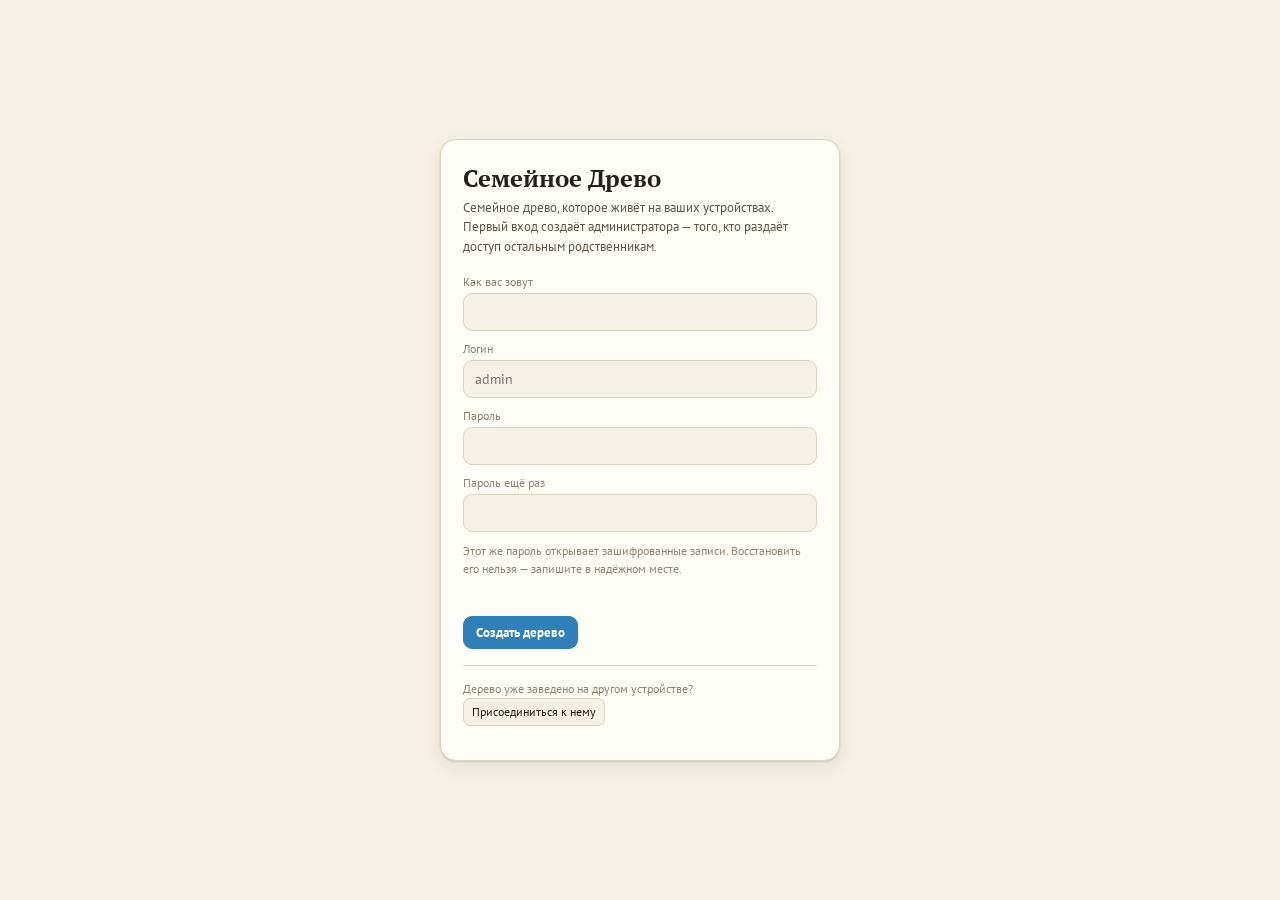
==== commit ce58c2ee: "Add files via upload" ====
--- a/Семейное Древо.html
+++ b/Семейное Древо.html
@@ -21,11 +21,19 @@
   --accent:       #2f7fb8;
   --accent-ink:   #ffffff;
   --male:         #cde6f7;
+  --male-top:     #eaf5fd;
+  --male-bot:     #afd4ee;
   --male-edge:    #6aa9d4;
   --female:       #fbd3e2;
+  --female-top:   #fdeef4;
+  --female-bot:   #f4b8ce;
   --female-edge:  #dd8fae;
   --neutral:      #ece7dc;
+  --neutral-top:  #f7f4ec;
+  --neutral-bot:  #ded7c8;
   --neutral-edge: #bdb3a1;
+  --mourn:        #15120f;
+  --line-tree:    #a69c89;
   --good:         #3f7d5a;
   --warn:         #a9741f;
   --bad:          #a4402f;
@@ -37,6 +45,8 @@
   --font-data:    "PT Mono", ui-monospace, "SF Mono", Consolas, monospace;
   --ui-size:      14px;
   --tab-size:     14px;
+  --icon-size:    17px;
+  --tree-bg:      var(--paper);
   color-scheme: light;
 }
 
@@ -51,11 +61,19 @@
     --accent:       #5fa8dc;
     --accent-ink:   #10212c;
     --male:         #1d3444;
+    --male-top:     #27465c;
+    --male-bot:     #16262f;
     --male-edge:    #3f6f93;
     --female:       #3c2230;
+    --female-top:   #4e2d3f;
+    --female-bot:   #2d1924;
     --female-edge:  #8d5570;
     --neutral:      #2a251f;
+    --neutral-top:  #38322a;
+    --neutral-bot:  #1f1b16;
     --neutral-edge: #4d463c;
+    --mourn:        #000000;
+    --line-tree:    #6b6353;
     --good:         #6fae89;
     --warn:         #d3a55c;
     --bad:          #d47a68;
@@ -73,11 +91,19 @@
   --accent:       #5fa8dc;
   --accent-ink:   #10212c;
   --male:         #1d3444;
+  --male-top:     #27465c;
+  --male-bot:     #16262f;
   --male-edge:    #3f6f93;
   --female:       #3c2230;
+  --female-top:   #4e2d3f;
+  --female-bot:   #2d1924;
   --female-edge:  #8d5570;
   --neutral:      #2a251f;
+  --neutral-top:  #38322a;
+  --neutral-bot:  #1f1b16;
   --neutral-edge: #4d463c;
+  --mourn:        #000000;
+  --line-tree:    #6b6353;
   --good:         #6fae89;
   --warn:         #d3a55c;
   --bad:          #d47a68;
@@ -86,6 +112,8 @@
 }
 
 * { box-sizing: border-box; }
+/* flex и grid перебивают стандартное поведение hidden — возвращаем его */
+[hidden] { display: none !important; }
 html, body { height: 100%; }
 body {
   margin: 0;
@@ -132,11 +160,16 @@
   background: var(--paper); outline: none;
 }
 .search-wrap input:focus { border-color: var(--accent); box-shadow: 0 0 0 3px rgba(47,127,184,.18); }
-.search-ico { position: absolute; left: 10px; top: 50%; transform: translateY(-50%); color: var(--ink-faint); font-size: 13px; }
+.search-ico {
+  position: absolute; left: 9px; top: 50%; transform: translateY(-50%);
+  color: var(--ink-faint); font-size: 15px; display: flex; pointer-events: none;
+}
 .search-mic, .search-clear {
   position: absolute; top: 50%; transform: translateY(-50%);
-  border: 0; background: transparent; padding: 4px; border-radius: 50%; line-height: 1; color: var(--ink-faint);
-}
+  border: 0; background: transparent; padding: 5px; border-radius: 50%;
+  line-height: 0; color: var(--ink-faint); font-size: 15px;
+}
+.search-mic:hover, .search-clear:hover { background: var(--neutral); color: var(--ink); }
 .search-mic { right: 6px; }
 .search-mic.rec { color: var(--bad); animation: pulse 1.1s infinite; }
 .search-clear { right: 32px; }
@@ -156,11 +189,21 @@
 .results .r-sub { font-size: 12px; color: var(--ink-faint); }
 
 .topbar-right { display: flex; align-items: center; gap: 6px; margin-left: auto; }
+.ico { width: 1.25em; height: 1.25em; flex: 0 0 auto; display: block; }
+
 .icon-btn {
   border: 1px solid transparent; background: transparent; color: var(--ink-soft);
-  width: 34px; height: 34px; border-radius: 9px; display: grid; place-items: center; font-size: 16px;
-}
+  min-width: calc(var(--icon-size) * 2);
+  height: calc(var(--icon-size) * 2);
+  padding: 0 calc(var(--icon-size) * 0.4);
+  border-radius: 9px; display: inline-flex; align-items: center; justify-content: center;
+  gap: 6px; font-size: var(--icon-size); line-height: 1;
+}
+.icon-btn .lbl { font-size: calc(var(--ui-size) * 0.92); font-family: var(--font-body); }
 .icon-btn:hover { background: var(--neutral); color: var(--ink); }
+.icon-btn.accent { color: var(--accent); border-color: color-mix(in srgb, var(--accent) 35%, transparent); }
+.icon-btn.accent:hover { background: color-mix(in srgb, var(--accent) 12%, transparent); color: var(--accent); }
+@media (max-width: 1180px) { .icon-btn .lbl { display: none; } }
 .who { font-size: 12px; color: var(--ink-faint); white-space: nowrap; }
 .who b { color: var(--ink); font-weight: 700; }
 
@@ -194,46 +237,90 @@
 /* ---------- полотно дерева ---------- */
 #treeHost {
   position: absolute; inset: 0; overflow: hidden; touch-action: none;
+  background: var(--tree-bg);
+  cursor: grab;
+}
+/* своя картинка под деревом; приглушается слоем цвета сверху */
+#treeBgImage {
+  position: absolute; inset: 0; pointer-events: none;
+  background-position: center; background-repeat: no-repeat;
+  background-size: cover;
+}
+#treeBgImage.tile { background-repeat: repeat; background-size: auto; }
+#treeBgImage::after {
+  content: ""; position: absolute; inset: 0;
+  background: var(--tree-bg); opacity: var(--tree-fade, .35);
+}
+#treeHost.grid {
   background:
     radial-gradient(circle at 1px 1px, var(--line) 1px, transparent 0) 0 0/28px 28px,
-    var(--paper);
-  cursor: grab;
+    var(--tree-bg);
 }
 #treeHost.grabbing { cursor: grabbing; }
 #treeCanvas, #treeLines { position: absolute; left: 0; top: 0; transform-origin: 0 0; }
 #treeLines { pointer-events: none; }
-.lnk-parent, .lnk-couple { fill: none; stroke: var(--neutral-edge); stroke-width: 1.5; }
-.lnk-couple { stroke: var(--accent); stroke-width: 2; opacity: .55; }
+.lnk-parent, .lnk-couple {
+  fill: none; stroke: var(--line-tree); stroke-width: 2;
+  shape-rendering: crispEdges;          /* линии строго по осям — без размытия */
+}
+.lnk-couple { stroke: var(--accent); opacity: .6; }
 
 .node {
   position: absolute; display: flex; align-items: center; gap: 8px;
-  padding: 6px 8px; background: var(--neutral); border: 1px solid var(--neutral-edge);
-  box-shadow: var(--shadow); overflow: hidden; transition: box-shadow .12s, transform .12s;
+  padding: 6px 8px;
+  background: linear-gradient(170deg, var(--neutral-top) 0%, var(--neutral) 58%, var(--neutral-bot) 100%);
+  border: 1px solid var(--neutral-edge);
+  box-shadow: var(--shadow);
+  transition: box-shadow .12s, transform .12s;
 }
 .node:hover { transform: translateY(-1px); box-shadow: 0 2px 4px rgba(40,32,20,.2), 0 10px 24px rgba(40,32,20,.14); }
-.node.sex-m { background: var(--male); border-color: var(--male-edge); }
-.node.sex-f { background: var(--female); border-color: var(--female-edge); }
-.node.is-focus { outline: 2px solid var(--accent); outline-offset: 1px; }
+.node.sex-m {
+  background: linear-gradient(170deg, var(--male-top) 0%, var(--male) 58%, var(--male-bot) 100%);
+  border-color: var(--male-edge);
+}
+.node.sex-f {
+  background: linear-gradient(170deg, var(--female-top) 0%, var(--female) 58%, var(--female-bot) 100%);
+  border-color: var(--female-edge);
+}
+/* раскрыта карточка этого человека — пометка снимается при закрытии */
+.node.is-open { outline: 2px solid var(--accent); outline-offset: 1px; }
+
+/* Траурная полоса на углу: человека нет в живых.
+   Слой во весь эскиз с его же скруглением — поэтому полоса видна и при
+   капсуле, и при любом радиусе, и ложится поверх фотокарточки. */
+.node-mourn {
+  position: absolute; inset: 0; border-radius: inherit;
+  overflow: hidden; pointer-events: none; z-index: 4;
+}
+/* Полоса идёт вдоль левого края во всю высоту: уголок при капсуле
+   или большом радиусе срезается скруглением, а эта видна всегда
+   и заходит на фотокарточку. */
+.node-mourn::before {
+  content: ""; position: absolute; left: 0; top: 0; bottom: 0; width: 12px;
+  background: var(--mourn);
+}
+
 .node-ph {
   flex: 0 0 auto; background: var(--paper-2) center/cover no-repeat;
-  border: 1px solid rgba(0,0,0,.08); position: relative;
-}
-.node-ph:not(.has-img)::after {
-  content: "👤"; position: absolute; inset: 0; display: grid; place-items: center;
-  font-size: 15px; opacity: .3;
-}
-.node-txt { min-width: 0; flex: 1 1 auto; }
+  border: 1px solid rgba(0,0,0,.08); position: relative; overflow: hidden;
+}
+.node-ph .ico { width: 72%; height: 72%; margin: 14%; color: var(--ink-faint); opacity: .45; }
+.node-ph.has-img .ico { display: none; }
+.node-txt { min-width: 0; flex: 1 1 auto; overflow: hidden; }
 .node-name { font-weight: 700; line-height: 1.2; overflow: hidden; display: -webkit-box; -webkit-line-clamp: 3; -webkit-box-orient: vertical; }
 .node-years { color: var(--ink-soft); font-family: var(--font-data); margin-top: 2px; }
-.node-lock { position: absolute; top: 2px; right: 3px; font-size: 10px; opacity: .65; }
+.node-lock { position: absolute; top: 2px; right: 3px; line-height: 0; opacity: .65; }
 .node-plus {
-  position: absolute; left: -9px; top: 50%; transform: translateY(-50%);
-  width: 18px; height: 18px; border-radius: 50%; border: 1px solid var(--good);
-  background: var(--paper-2); color: var(--good); font-size: 13px; line-height: 1;
-  display: grid; place-items: center; padding: 0; opacity: 0; transition: opacity .12s;
-}
+  position: absolute; left: 50%; bottom: -11px; transform: translateX(-50%);
+  width: 22px; height: 22px; border-radius: 50%; border: 1px solid var(--good);
+  background: var(--paper-2); color: var(--good); line-height: 0;
+  display: grid; place-items: center; padding: 0; z-index: 3;
+  box-shadow: 0 1px 3px rgba(0,0,0,.25); opacity: 0; transition: opacity .12s;
+}
+.node-plus .ico { width: 14px; height: 14px; }
+.node-plus:hover { background: var(--good); color: var(--paper-2); }
 .node:hover .node-plus, .node-plus:focus-visible { opacity: 1; }
-@media (pointer: coarse) { .node-plus { opacity: .9; } }
+@media (pointer: coarse) { .node-plus { opacity: .92; } }
 
 /* плавающие кнопки вида дерева — справа внизу */
 .viewdock {
@@ -245,7 +332,8 @@
 }
 .viewdock button {
   border: 0; background: transparent; color: var(--ink-soft);
-  padding: 7px 10px; border-radius: 9px; font-size: 13px; display: flex; align-items: center; gap: 5px;
+  padding: 7px 10px; border-radius: 9px; font-size: 13px;
+  display: flex; align-items: center; gap: 6px;
 }
 .viewdock button[aria-pressed="true"] { background: var(--accent); color: var(--accent-ink); }
 .zoomdock {
@@ -256,8 +344,10 @@
 }
 .zoomdock button {
   width: 34px; height: 34px; border-radius: 9px; border: 1px solid var(--line);
-  background: var(--paper-2); color: var(--ink-soft); box-shadow: var(--shadow); font-size: 15px;
-}
+  background: var(--paper-2); color: var(--ink-soft); box-shadow: var(--shadow);
+  font-size: 15px; display: grid; place-items: center;
+}
+.zoomdock button:hover { color: var(--ink); background: var(--neutral); }
 
 /* ---------- карточка персоны ---------- */
 .sheet {
@@ -290,14 +380,30 @@
 }
 .sheet-tabs button[aria-selected="true"] { color: var(--ink); border-bottom-color: var(--accent); font-weight: 700; }
 
-.row { display: grid; grid-template-columns: 112px 1fr; gap: 8px; align-items: start; margin-bottom: 8px; }
-.row > label { font-size: 12px; color: var(--ink-faint); padding-top: 7px; }
-.row input, .row select, .row textarea, .field-val {
-  width: 100%; min-width: 0; padding: 6px 8px; border: 1px solid var(--line);
+/* Название сверху, поле под ним во всю ширину: длинные значения
+   (адрес, место, имя) помещаются целиком. */
+.row { display: grid; grid-template-columns: 1fr; gap: 3px; margin-bottom: 10px; }
+.row > label {
+  font-size: 11px; letter-spacing: .04em; text-transform: uppercase;
+  color: var(--ink-faint); padding: 0;
+}
+.row input:not([type=checkbox]):not([type=radio]),
+.row select, .row textarea, .field-val {
+  width: 100%; min-width: 0; padding: 7px 9px; border: 1px solid var(--line);
   border-radius: 8px; background: var(--paper); outline: none;
 }
-.row input:focus, .row select:focus, .row textarea:focus { border-color: var(--accent); box-shadow: 0 0 0 3px rgba(47,127,184,.16); }
+.row input:not([type=checkbox]):focus, .row select:focus, .row textarea:focus {
+  border-color: var(--accent); box-shadow: 0 0 0 3px rgba(47,127,184,.16);
+}
 .row textarea { min-height: 70px; resize: vertical; }
+
+/* Галочки и переключатели: свой размер, без растягивания на всю строку */
+input[type=checkbox], input[type=radio] {
+  width: 17px; height: 17px; flex: 0 0 auto; margin: 0;
+  accent-color: var(--accent); cursor: pointer;
+}
+.row input[type=checkbox] { margin-top: 3px; }
+label.inline { cursor: pointer; }
 .inline { display: flex; gap: 6px; align-items: center; }
 .inline > * { min-width: 0; }
 
@@ -348,6 +454,14 @@
   background: var(--neutral) center/cover no-repeat; display: grid; place-items: center;
   font-size: 15px; color: var(--ink-faint); border: 1px solid var(--line);
 }
+.mini-ph .ico { width: 20px; height: 20px; }
+.sheet-ph .ico { width: 30px; height: 30px; }
+.media-tile .ico { width: 26px; height: 26px; }
+.m-lock .ico { width: 13px; height: 13px; }
+.node-lock .ico { width: 11px; height: 11px; }
+.tab-close .ico { width: 12px; height: 12px; vertical-align: -1px; }
+.mic-btn { padding: 5px 7px; line-height: 0; }
+.btn .ico { width: 1.1em; height: 1.1em; }
 
 /* ---------- модальные окна ---------- */
 .modal-back {
@@ -357,8 +471,22 @@
 .modal-back[hidden] { display: none !important; }
 .modal {
   background: var(--paper-2); border: 1px solid var(--line); border-radius: 14px;
-  box-shadow: var(--shadow); width: min(520px, 100%); max-height: 88vh;
+  box-shadow: var(--shadow); width: min(560px, 100%); max-height: 88vh;
   display: flex; flex-direction: column; overflow: hidden;
+}
+/* настройки шире: иначе ползунки и образец тесно жмутся друг к другу */
+.modal.wide { width: min(880px, 100%); max-height: 92vh; }
+/* вкладки настроек закреплены, прокручивается только содержимое */
+.modal.wide .modal-body {
+  padding: 0; display: flex; flex-direction: column; overflow: hidden; min-height: 0;
+}
+.modal.wide #setTabs {
+  flex: 0 0 auto; margin: 0; padding: 0 15px;
+  border-bottom: 1px solid var(--line); background: var(--paper-2);
+}
+.modal.wide #setBody {
+  flex: 1 1 auto; overflow: auto; min-height: 0;
+  padding: 0 15px 15px;
 }
 .modal-head { padding: 13px 15px; border-bottom: 1px solid var(--line); display: flex; align-items: center; gap: 10px; }
 .modal-head h2 { font-size: 16px; flex: 1 1 auto; }
@@ -417,10 +545,12 @@
 .cal-when b { display: block; font-size: 17px; color: var(--ink); }
 .cal-soon { color: var(--good); font-weight: 700; }
 
-#mapCanvas {
+#mapCanvas, .map-host {
   position: relative; width: 100%; height: 100%; overflow: hidden;
   background: var(--neutral); touch-action: none; cursor: grab;
-}
+  user-select: none; -webkit-user-select: none;
+}
+.map-tile { -webkit-user-drag: none; user-drag: none; pointer-events: none; }
 #mapCanvas.grabbing { cursor: grabbing; }
 .map-tile { position: absolute; width: 256px; height: 256px; }
 .map-pin {
@@ -436,6 +566,38 @@
   background: rgba(255,255,255,.8); color: #333; padding: 1px 5px; border-radius: 4px;
 }
 .map-ctl { position: absolute; left: 10px; top: 10px; display: flex; flex-direction: column; gap: 4px; z-index: 5; }
+.map-ctl .btn { width: 32px; height: 32px; padding: 0; display: grid; place-items: center; }
+
+/* панель над картой выбора точки */
+.map-tools {
+  position: absolute; z-index: 6; left: 50px; right: 10px; top: 10px;
+  display: flex; gap: 6px; align-items: center;
+}
+.map-tools input {
+  flex: 1 1 auto; min-width: 0; padding: 7px 10px; border: 1px solid var(--line);
+  border-radius: 9px; background: var(--paper-2); outline: none;
+}
+.map-tools input:focus { border-color: var(--accent); box-shadow: 0 0 0 3px rgba(47,127,184,.18); }
+.map-tools .btn { background: var(--paper-2); }
+.map-hits {
+  position: absolute; z-index: 7; left: 50px; right: 10px; top: 50px;
+  background: var(--paper-2); border: 1px solid var(--line); border-radius: 10px;
+  box-shadow: var(--shadow); max-height: 220px; overflow: auto; padding: 4px;
+}
+.map-hits[hidden] { display: none !important; }
+.map-hits button {
+  display: block; width: 100%; text-align: left; border: 0; background: transparent;
+  padding: 7px 9px; border-radius: 7px; font-size: 13px;
+}
+.map-hits button:hover { background: var(--neutral); }
+.map-pick-wrap { position: relative; border: 1px solid var(--line); border-radius: 10px; overflow: hidden; }
+.map-pick-wrap.full {
+  position: fixed; inset: 0; z-index: 140; border-radius: 0; border: 0;
+}
+.map-crosshair {
+  position: absolute; left: 50%; top: 50%; width: 28px; height: 28px; margin: -14px 0 0 -14px;
+  pointer-events: none; z-index: 5; opacity: .5; color: var(--ink);
+}
 
 /* ---------- настройки ---------- */
 .set-grid { display: grid; gap: 14px; grid-template-columns: repeat(auto-fit, minmax(260px, 1fr)); }
@@ -476,7 +638,7 @@
   .topbar { gap: 7px; }
   .icon-btn { width: 32px; height: 32px; font-size: 15px; }
   .viewdock button { padding: 7px 9px; font-size: 12px; }
-  .viewdock button span { display: none; }
+  .viewdock button .lbl { display: none; }
 }
 @media (max-width: 420px) {
   #btnCalendar, #btnMap { display: none; }
@@ -485,12 +647,184 @@
 }
 
 /* ---------- значок синхронизации ---------- */
-#btnSync.spin { animation: sync-spin 1.1s linear infinite; color: var(--accent); }
+#btnSync.spin .ico { animation: sync-spin 1.1s linear infinite; }
+#btnSync.spin { color: var(--accent); }
 #btnSync.bad { color: var(--warn); }
 @keyframes sync-spin { to { transform: rotate(360deg); } }
-@media (prefers-reduced-motion: reduce) { #btnSync.spin { animation: none; opacity: .55; } }
+@media (prefers-reduced-motion: reduce) { #btnSync.spin .ico { animation: none; } #btnSync.spin { opacity: .6; } }
 .set-card details summary { outline-offset: 3px; }
 .set-card ol { margin: 8px 0 0; }
+
+/* ---------- приглашение в пустом дереве ---------- */
+.tree-empty {
+  position: absolute; inset: 0; z-index: 4;
+  display: grid; place-items: center;
+  padding-block: 24px;
+  padding-left: max(16px, env(safe-area-inset-left, 0px));
+  padding-right: max(16px, env(safe-area-inset-right, 0px));
+  pointer-events: none;
+}
+.tree-empty[hidden] { display: none !important; }
+.tree-empty > div {
+  pointer-events: auto; text-align: center; max-width: 420px;
+  background: var(--paper-2); border: 1px solid var(--line);
+  border-radius: 16px; padding: 26px 22px; box-shadow: var(--shadow);
+}
+.tree-empty h2 { font-size: 19px; margin-bottom: 8px; }
+.tree-empty p { color: var(--ink-soft); font-size: 13px; line-height: 1.6; margin: 0 0 16px; }
+.tree-empty .ico { width: 42px; height: 42px; color: var(--accent); margin: 0 auto 12px; }
+.tree-empty .btn-row { justify-content: center; }
+
+/* ---------- живой образец окошка в настройках ---------- */
+.preview-stage {
+  border: 1px solid var(--line); border-radius: 12px;
+  padding: 20px 14px; display: grid; place-items: center; gap: 12px;
+  min-height: 132px; overflow: hidden;
+}
+.preview-stage .pv-row { display: flex; gap: 14px; align-items: center; flex-wrap: wrap; justify-content: center; }
+.pv-node {
+  position: relative; display: flex; align-items: center; gap: 8px; padding: 6px 8px;
+  border: 1px solid var(--neutral-edge);
+  background: linear-gradient(170deg, var(--neutral-top) 0%, var(--neutral) 58%, var(--neutral-bot) 100%);
+  box-shadow: var(--shadow); flex: 0 0 auto;
+}
+.pv-node.m {
+  background: linear-gradient(170deg, var(--male-top) 0%, var(--male) 58%, var(--male-bot) 100%);
+  border-color: var(--male-edge);
+}
+.pv-node.f {
+  background: linear-gradient(170deg, var(--female-top) 0%, var(--female) 58%, var(--female-bot) 100%);
+  border-color: var(--female-edge);
+}
+
+.pv-txt { overflow: hidden; }
+.pv-ph {
+  flex: 0 0 auto; background: var(--paper-2); border: 1px solid rgba(0,0,0,.08);
+  display: grid; place-items: center; color: var(--ink-faint); overflow: hidden;
+}
+.pv-ph .ico { width: 72%; height: 72%; opacity: .45; }
+.pv-txt { min-width: 0; }
+.pv-name { font-weight: 700; line-height: 1.2; }
+.pv-years { color: var(--ink-soft); font-family: var(--font-data); margin-top: 2px; }
+.preview-hint { font-size: 11px; color: var(--ink-faint); text-align: center; }
+
+/* ---------- выбор цвета ---------- */
+.color-pick { display: flex; gap: 8px; align-items: center; flex-wrap: wrap; }
+.color-pick input[type=color] {
+  width: 34px; height: 28px; padding: 0; border: 1px solid var(--line);
+  border-radius: 7px; background: transparent; cursor: pointer;
+}
+
+/* ---------- строка журнала с удалением ---------- */
+.change { position: relative; }
+.change .c-del {
+  opacity: 0; border: 0; background: transparent; color: var(--ink-faint);
+  padding: 4px; border-radius: 7px; line-height: 0; flex: 0 0 auto; align-self: center;
+}
+.change:hover .c-del, .change .c-del:focus-visible { opacity: 1; }
+.change .c-del:hover { color: var(--bad); background: color-mix(in srgb, var(--bad) 12%, transparent); }
+@media (pointer: coarse) { .change .c-del { opacity: .65; } }
+
+/* ---------- настройки на узком экране ---------- */
+@media (max-width: 560px) {
+  .set-row {
+    grid-template-columns: 1fr;
+    justify-items: start;
+    gap: 5px;
+    padding-bottom: 4px;
+    border-bottom: 1px solid var(--line);
+  }
+  .set-row:last-child { border-bottom: 0; }
+  .set-row > span:first-child { color: var(--ink-faint); font-size: 12px; }
+  .set-row input[type=range] { width: 100%; max-width: 260px; }
+  .set-row .inline { width: 100%; }
+  .set-row select { max-width: 100%; }
+  .color-pick { width: 100%; }
+}
+
+/* ---------- полоса сохранения в карточке ---------- */
+.sheet-bar {
+  flex: 0 0 auto; display: flex; align-items: center; gap: 8px;
+  padding: 9px 12px; border-top: 1px solid var(--line);
+  background: color-mix(in srgb, var(--warn) 12%, var(--paper-2));
+}
+.sheet-bar .bar-count { flex: 1 1 auto; font-size: 12px; color: var(--ink-soft); min-width: 0; }
+
+/* ---------- строка «на карте» ---------- */
+.map-row { display: flex; flex-wrap: wrap; gap: 6px; align-items: center; }
+.map-link {
+  display: inline-flex; align-items: center; gap: 5px; text-decoration: none;
+  border: 1px solid var(--line); border-radius: 8px; padding: 5px 9px;
+  font-size: 13px; background: var(--paper);
+}
+.map-link:hover { background: var(--neutral); }
+.map-link .ico { width: 14px; height: 14px; }
+.map-coord { font-family: var(--font-data); font-size: 11px; color: var(--ink-faint); }
+
+/* ---------- настройки: образец остаётся на виду ---------- */
+.set-sticky {
+  position: sticky; top: 0; z-index: 4;
+  background: var(--paper-2);
+  padding-top: 14px; margin: 0 0 14px;
+}
+.set-sticky .set-card { margin: 0; }
+.set-sticky::after {
+  content: ""; position: absolute; left: 0; right: 0; bottom: -14px; height: 14px;
+  background: linear-gradient(var(--paper-2), transparent);
+  pointer-events: none;
+}
+@media (min-width: 900px) {
+  .modal.wide .set-grid-2 {
+    display: grid; grid-template-columns: 1fr 1fr; gap: 14px; align-items: start;
+  }
+}
+
+/* ---------- сортируемые таблицы ---------- */
+table.data th.sortable { cursor: pointer; user-select: none; white-space: nowrap; }
+table.data th.sortable:hover { color: var(--ink); }
+table.data th .sort-mark { opacity: .45; margin-left: 4px; font-size: 10px; }
+table.data th[aria-sort] { color: var(--ink); font-weight: 700; }
+table.data th[aria-sort] .sort-mark { opacity: 1; color: var(--accent); }
+table.data tbody tr:hover { background: var(--neutral); }
+.table-wrap { overflow-x: auto; border: 1px solid var(--line); border-radius: 12px; background: var(--paper-2); }
+.table-wrap table.data { min-width: 560px; }
+.sort-bar { display: flex; gap: 6px; flex-wrap: wrap; align-items: center; margin: 0 0 12px; }
+
+.sort-bar .btn[aria-pressed="true"] {
+  background: var(--accent); border-color: var(--accent); color: var(--accent-ink); font-weight: 700;
+}
+.chip.add { background: color-mix(in srgb, var(--good) 18%, transparent); color: var(--good); }
+.chip.delete { background: color-mix(in srgb, var(--bad) 16%, transparent); color: var(--bad); }
+.chip.media { background: color-mix(in srgb, var(--warn) 18%, transparent); color: var(--warn); }
+
+/* адрес: широкое поле на несколько строк */
+.field-wide {
+  width: 100%; margin-top: 5px; padding: 7px 9px; min-height: 46px;
+  border: 1px solid var(--line); border-radius: 8px; background: var(--paper);
+  outline: none; resize: vertical; line-height: 1.45; font: inherit;
+}
+.field-wide:focus { border-color: var(--accent); box-shadow: 0 0 0 3px rgba(47,127,184,.16); }
+
+/* ---------- кому видна запись ---------- */
+.acl-ctl { display: flex; gap: 6px; align-items: center; flex-wrap: wrap; }
+.acl-ctl select { flex: 0 1 auto; width: auto; min-width: 170px; }
+.acl-names {
+  display: block; margin-top: 3px; font-size: 11px; color: var(--ink-faint);
+  overflow-wrap: anywhere;
+}
+.viewer-list {
+  display: flex; flex-direction: column; gap: 4px;
+  max-height: 46vh; overflow: auto;
+  border: 1px solid var(--line); border-radius: 10px; padding: 5px; background: var(--paper);
+}
+.viewer-row {
+  display: flex; align-items: center; gap: 10px; padding: 7px 9px;
+  border-radius: 8px; cursor: pointer;
+}
+.viewer-row:hover { background: var(--neutral); }
+.viewer-row .li-main { display: flex; flex-direction: column; min-width: 0; }
+.viewer-row .mini-ph { width: 28px; height: 28px; }
+.viewer-row .mini-ph .ico { width: 16px; height: 16px; }
 </style>
 </head>
 <body>
@@ -510,21 +844,25 @@
     </div>
 
     <div class="search-wrap">
-      <span class="search-ico" aria-hidden="true">🔍</span>
+      <span class="search-ico" id="qIco" aria-hidden="true"></span>
       <label class="sr" for="q">Поиск по людям и данным</label>
       <input id="q" type="search" placeholder="Имя, место, год, запись…" autocomplete="off">
-      <button class="search-clear" id="qClear" type="button" title="Очистить">✕</button>
-      <button class="search-mic" id="qMic" type="button" title="Найти голосом">🎙</button>
+      <button class="search-clear" id="qClear" type="button" title="Очистить" aria-label="Очистить"></button>
+      <button class="search-mic" id="qMic" type="button" title="Найти голосом" aria-label="Найти голосом"></button>
       <div class="results" id="qResults" hidden></div>
     </div>
 
     <div class="topbar-right">
-      <button class="icon-btn" id="btnSync" type="button" title="Синхронизировать" hidden>⟳</button>
-      <button class="icon-btn" id="btnCalendar" type="button" title="Календарь дат">📅</button>
-      <button class="icon-btn" id="btnMap" type="button" title="Карта мест">🗺</button>
-      <button class="icon-btn" id="btnSettings" type="button" title="Настройки">⚙</button>
+      <button class="icon-btn accent" id="btnAdd" type="button" title="Добавить человека">
+        <span class="lbl">Добавить</span></button>
+      <button class="icon-btn" id="btnSync" type="button" title="Синхронизировать" hidden></button>
+      <button class="icon-btn" id="btnCalendar" type="button" title="Календарь дат"></button>
+      <button class="icon-btn" id="btnMap" type="button" title="Карта мест"></button>
+      <button class="icon-btn" id="btnSettings" type="button" title="Настройки">
+        <span class="lbl">Настройки</span></button>
       <span class="who" id="who"></span>
-      <button class="icon-btn" id="btnLogout" type="button" title="Выйти">⏻</button>
+      <button class="icon-btn" id="btnLogout" type="button" title="Выйти из программы">
+        <span class="lbl">Выйти</span></button>
     </div>
   </header>
 
@@ -534,18 +872,20 @@
     <!-- дерево -->
     <section class="pane active" id="pane-tree">
       <div id="treeHost">
+        <div id="treeBgImage" hidden></div>
         <svg id="treeLines" xmlns="http://www.w3.org/2000/svg"></svg>
         <div id="treeCanvas"></div>
       </div>
+      <div class="tree-empty" id="treeEmpty" hidden></div>
       <div class="zoomdock">
-        <button id="zoomIn" type="button" title="Приблизить">+</button>
-        <button id="zoomOut" type="button" title="Отдалить">−</button>
-        <button id="zoomFit" type="button" title="Вписать всё дерево">⤢</button>
+        <button id="zoomIn" type="button" title="Приблизить" aria-label="Приблизить"></button>
+        <button id="zoomOut" type="button" title="Отдалить" aria-label="Отдалить"></button>
+        <button id="zoomFit" type="button" title="Вписать всё дерево" aria-label="Вписать всё дерево"></button>
       </div>
       <div class="viewdock" id="viewdock" role="group" aria-label="Вид дерева">
-        <button type="button" data-view="vertical" aria-pressed="true" title="Вертикальное дерево">↓<span> Вертикальное</span></button>
-        <button type="button" data-view="horizontal" aria-pressed="false" title="Горизонтальное дерево">→<span> Горизонтальное</span></button>
-        <button type="button" data-view="butterfly" aria-pressed="false" title="Вид «бабочка»">✦<span> Бабочка</span></button>
+        <button type="button" data-view="vertical" aria-pressed="true" title="Вертикальное дерево"><span class="lbl">Вертикальное</span></button>
+        <button type="button" data-view="horizontal" aria-pressed="false" title="Горизонтальное дерево"><span class="lbl">Горизонтальное</span></button>
+        <button type="button" data-view="butterfly" aria-pressed="false" title="Вид «бабочка»"><span class="lbl">Бабочка</span></button>
       </div>
       <aside class="sheet" id="sheet" hidden></aside>
     </section>
@@ -563,6 +903,135 @@
 <div class="toast" id="toast" hidden></div>
 
 
+<script>/* Семейное Древо — значки.
+   Рисованные, одним цветом, тянутся за размером шрифта кнопки.
+   Эмодзи тут не годятся: на разных телефонах они выглядят по-разному,
+   а часть из них вообще не читается как действие. */
+(function (global) {
+  'use strict';
+
+  var P = {
+    /* шестерёнку заменяем на ползунки — её узнают увереннее */
+    settings: '<line x1="4" y1="7" x2="20" y2="7"/><line x1="4" y1="12" x2="20" y2="12"/>' +
+      '<line x1="4" y1="17" x2="20" y2="17"/>' +
+      '<circle cx="9" cy="7" r="2.3"/><circle cx="15" cy="12" r="2.3"/><circle cx="8" cy="17" r="2.3"/>',
+
+    /* дверь со стрелкой наружу — «выйти», а не «выключить» */
+    logout: '<path d="M14 4H6a2 2 0 0 0-2 2v12a2 2 0 0 0 2 2h8"/>' +
+      '<polyline points="17 8 21 12 17 16"/><line x1="21" y1="12" x2="10" y2="12"/>',
+
+    /* микрофон с подставкой — ни с чем не спутать */
+    mic: '<rect x="9" y="3" width="6" height="11" rx="3"/>' +
+      '<path d="M5.5 11.5a6.5 6.5 0 0 0 13 0"/>' +
+      '<line x1="12" y1="18" x2="12" y2="21"/><line x1="8.5" y1="21" x2="15.5" y2="21"/>',
+
+    calendar: '<rect x="3" y="5" width="18" height="16" rx="2"/>' +
+      '<line x1="3" y1="10" x2="21" y2="10"/>' +
+      '<line x1="8" y1="3" x2="8" y2="7"/><line x1="16" y1="3" x2="16" y2="7"/>' +
+      '<circle cx="8.5" cy="14.5" r="1.1" fill="currentColor" stroke="none"/>' +
+      '<circle cx="12" cy="14.5" r="1.1" fill="currentColor" stroke="none"/>' +
+      '<circle cx="15.5" cy="14.5" r="1.1" fill="currentColor" stroke="none"/>',
+
+    map: '<polygon points="3 6 9 3 15 6 21 3 21 18 15 21 9 18 3 21"/>' +
+      '<line x1="9" y1="3" x2="9" y2="18"/><line x1="15" y1="6" x2="15" y2="21"/>',
+
+    pin: '<path d="M12 21s7-6.2 7-11a7 7 0 1 0-14 0c0 4.8 7 11 7 11z"/><circle cx="12" cy="10" r="2.5"/>',
+
+    crosshair: '<circle cx="12" cy="12" r="7"/><line x1="12" y1="1.5" x2="12" y2="5"/>' +
+      '<line x1="12" y1="19" x2="12" y2="22.5"/><line x1="1.5" y1="12" x2="5" y2="12"/>' +
+      '<line x1="19" y1="12" x2="22.5" y2="12"/>' +
+      '<circle cx="12" cy="12" r="1.6" fill="currentColor" stroke="none"/>',
+
+    fullscreen: '<polyline points="8 3 3 3 3 8"/><polyline points="16 3 21 3 21 8"/>' +
+      '<polyline points="21 16 21 21 16 21"/><polyline points="3 16 3 21 8 21"/>',
+
+    search: '<circle cx="10.5" cy="10.5" r="6.5"/><line x1="15.5" y1="15.5" x2="21" y2="21"/>',
+
+    /* человек с плюсом — «добавить персону» */
+    addPerson: '<circle cx="9" cy="8" r="3.6"/>' +
+      '<path d="M2.6 20a6.4 6.4 0 0 1 12.8 0"/>' +
+      '<line x1="18.5" y1="6" x2="18.5" y2="13"/><line x1="15" y1="9.5" x2="22" y2="9.5"/>',
+
+    person: '<circle cx="12" cy="8" r="3.8"/><path d="M5 20a7 7 0 0 1 14 0"/>',
+
+    /* Профиль сбоку, лицом влево — как на приложенном образце.
+       Заливкой: силуэт читается лучше контура на размере 40 точек.
+       Опорные точки лица: нос — самая левая вершина (5.8), подбородок — 10.4. */
+    personM:
+      '<path d="M13.2 2.8C17 2.8 19 5.4 19 8.6c0 2.4-.7 4.3-2 5.5' +
+      'c-1 1-2.7 1.7-4.2 1.5L11.6 15.2 11.9 14.1 11.1 13.4 7.4 12 10.5 10.2' +
+      'C10.1 7.4 10.6 2.8 13.2 2.8z"/>' +
+      '<path d="M2.6 21.8c.2-2.9 2.4-4.4 5.2-5l3-.7v-2.3l1.2.6c1.3.6 2.8.5 4-.3' +
+      'l.3-.2v2.2l3 .7c2.8.6 5 2.1 5.2 5z"/>',
+
+    personF:
+      /* та же голова и плечи, плюс волосы, уходящие на спину */
+      '<path d="M13.2 2.6c4.4 0 7.2 2.9 7.2 6.9 0 2.2-.45 4-1.35 5.3l1.35 4.5' +
+      'c.24.8-.36 1.6-1.2 1.6h-2.6l-1.3-4.9.55-.5c1.5-1.35 2.25-3.2 2.25-5.5' +
+      'c0-2.6-1.8-4.5-4.4-4.6z"/>' +
+      '<path d="M13.2 2.8C17 2.8 19 5.4 19 8.6c0 2.4-.7 4.3-2 5.5' +
+      'c-1 1-2.7 1.7-4.2 1.5L11.6 15.2 11.9 14.1 11.1 13.4 7.4 12 10.5 10.2' +
+      'C10.1 7.4 10.6 2.8 13.2 2.8z"/>' +
+      '<path d="M2.6 21.8c.2-2.9 2.4-4.4 5.2-5l3-.7v-2.3l1.2.6c1.3.6 2.8.5 4-.3' +
+      'l.3-.2v2.2l3 .7c2.8.6 5 2.1 5.2 5z"/>',
+
+    sync: '<path d="M20.5 11a8.5 8.5 0 0 0-14.8-5"/><polyline points="4 3 4 7 8 7"/>' +
+      '<path d="M3.5 13a8.5 8.5 0 0 0 14.8 5"/><polyline points="20 21 20 17 16 17"/>',
+
+    close: '<line x1="6" y1="6" x2="18" y2="18"/><line x1="18" y1="6" x2="6" y2="18"/>',
+    plus: '<line x1="12" y1="5" x2="12" y2="19"/><line x1="5" y1="12" x2="19" y2="12"/>',
+    minus: '<line x1="5" y1="12" x2="19" y2="12"/>',
+    expand: '<polyline points="9 3 3 3 3 9"/><polyline points="15 21 21 21 21 15"/>' +
+      '<line x1="3" y1="3" x2="10" y2="10"/><line x1="21" y1="21" x2="14" y2="14"/>',
+    trash: '<polyline points="4 7 20 7"/><path d="M9 7V4.5h6V7"/>' +
+      '<path d="M6 7l1 13h10l1-13"/><line x1="10" y1="11" x2="10" y2="17"/>' +
+      '<line x1="14" y1="11" x2="14" y2="17"/>',
+    photo: '<rect x="3" y="5" width="18" height="14" rx="2"/><circle cx="8.5" cy="10" r="1.8"/>' +
+      '<polyline points="4 17 9.5 12 13 15 16.5 12 20 15.5"/>',
+    upload: '<path d="M4 15v4a2 2 0 0 0 2 2h12a2 2 0 0 0 2-2v-4"/>' +
+      '<polyline points="8 8 12 4 16 8"/><line x1="12" y1="4" x2="12" y2="16"/>',
+    clock: '<circle cx="12" cy="12" r="8.5"/><polyline points="12 7 12 12 15.5 14"/>',
+    tree: '<circle cx="12" cy="4.6" r="2.4"/><circle cx="5.5" cy="19.4" r="2.4"/>' +
+      '<circle cx="18.5" cy="19.4" r="2.4"/><path d="M12 7v4H5.5v6M12 11h6.5v6"/>',
+    down: '<line x1="12" y1="4" x2="12" y2="18"/><polyline points="6 13 12 19 18 13"/>',
+    right: '<line x1="4" y1="12" x2="18" y2="12"/><polyline points="13 6 19 12 13 18"/>',
+    butterfly: '<path d="M12 5v14"/><path d="M11 7C8 3.5 3 4.5 3 9c0 3.5 4.5 4 8 3"/>' +
+      '<path d="M13 7c3-3.5 8-2.5 8 2 0 3.5-4.5 4-8 3"/>' +
+      '<path d="M11 13c-3 0-6 1.5-6 4.5 0 2 3 2.5 6-1"/>' +
+      '<path d="M13 13c3 0 6 1.5 6 4.5 0 2-3 2.5-6-1"/>',
+    note: '<path d="M5 3h9l5 5v13H5z"/><polyline points="14 3 14 8 19 8"/>' +
+      '<line x1="8" y1="13" x2="16" y2="13"/><line x1="8" y1="17" x2="13" y2="17"/>',
+    lock: '<rect x="5" y="10" width="14" height="10" rx="2"/>' +
+      '<path d="M8.5 10V7a3.5 3.5 0 0 1 7 0v3"/>',
+    list: '<line x1="9" y1="6" x2="20" y2="6"/><line x1="9" y1="12" x2="20" y2="12"/>' +
+      '<line x1="9" y1="18" x2="20" y2="18"/><circle cx="4.5" cy="6" r="1.3" fill="currentColor" stroke="none"/>' +
+      '<circle cx="4.5" cy="12" r="1.3" fill="currentColor" stroke="none"/>' +
+      '<circle cx="4.5" cy="18" r="1.3" fill="currentColor" stroke="none"/>'
+  };
+
+  // эти рисуются заливкой, а не контуром
+  var FILLED = { personM: 1, personF: 1 };
+
+  /** Значок как строка SVG. Размер задаётся снаружи, через CSS. */
+  function icon(name, opts) {
+    opts = opts || {};
+    var body = P[name];
+    if (!body) return '';
+    var cls = 'ico' + (opts.cls ? ' ' + opts.cls : '');
+    if (FILLED[name]) {
+      return '<svg class="' + cls + '" viewBox="0 0 24 24" aria-hidden="true" focusable="false" ' +
+        'fill="currentColor" stroke="none">' + body + '</svg>';
+    }
+    return '<svg class="' + cls + '" viewBox="0 0 24 24" aria-hidden="true" focusable="false" ' +
+      'fill="none" stroke="currentColor" stroke-width="' + (opts.weight || 1.7) + '" ' +
+      'stroke-linecap="round" stroke-linejoin="round">' + body + '</svg>';
+  }
+
+  icon.has = function (name) { return !!P[name]; };
+  icon.paths = P;
+  global.Icon = icon;
+})(window);
+</script>
 <script>/* Семейное Древо — слой данных.
    Дерево и люди общие для всех пользователей; оформление — у каждого своё.
    Медиафайлы лежат в IndexedDB, приватные — в зашифрованном виде (AES-GCM). */
@@ -691,6 +1160,55 @@
       .then(function (pt) { return new TextDecoder().decode(pt); })
       .catch(function () { return ''; });
   }
+  /* Пароль хранится свёрткой PBKDF2 с личной солью. Раньше это был простой
+     SHA-256; такие записи ещё проверяются, но при первом же удачном входе
+     пересчитываются по-новому. Список пользователей едет вместе с деревом,
+     поэтому свёртка должна быть дорогой для подбора. */
+  var KDF_ITERS = 210000;
+
+  function hashPassword(password, saltB64, iters) {
+    saltB64 = saltB64 || bytesToB64(crypto.getRandomValues(new Uint8Array(16)));
+    iters = iters || KDF_ITERS;
+    if (!subtle) {
+      return sha256hex(password + '::' + saltB64).then(function (h) {
+        return { algo: 'sha256-plain', salt: saltB64, iters: 1, hash: h };
+      });
+    }
+    return subtle.importKey('raw', new TextEncoder().encode(password), 'PBKDF2', false, ['deriveBits'])
+      .then(function (base) {
+        return subtle.deriveBits(
+          { name: 'PBKDF2', salt: b64ToBytes(saltB64), iterations: iters, hash: 'SHA-256' },
+          base, 256);
+      })
+      .then(function (bits) {
+        return { algo: 'pbkdf2-sha256', salt: saltB64, iters: iters, hash: bytesToB64(bits) };
+      });
+  }
+
+  /** одинаковы ли две строки — без подсказок по времени сравнения */
+  function sameSecret(a, b) {
+    a = String(a || ''); b = String(b || '');
+    if (a.length !== b.length) return false;
+    var diff = 0;
+    for (var i = 0; i < a.length; i++) diff |= a.charCodeAt(i) ^ b.charCodeAt(i);
+    return diff === 0;
+  }
+
+  function verifyPassword(user, password) {
+    if (!user) return Promise.resolve(false);
+    if (user.kdf && user.kdf.algo === 'pbkdf2-sha256') {
+      return hashPassword(password, user.kdf.salt, user.kdf.iters)
+        .then(function (r) { return sameSecret(r.hash, user.kdf.hash); });
+    }
+    if (user.kdf && user.kdf.algo === 'sha256-plain') {
+      return sha256hex(password + '::' + user.kdf.salt)
+        .then(function (h) { return sameSecret(h, user.kdf.hash); });
+    }
+    // записи старого образца
+    return sha256hex(password + '::' + user.login)
+      .then(function (h) { return sameSecret(h, user.hash); });
+  }
+
   function sha256hex(str) {
     if (!subtle) return Promise.resolve('plain:' + str);
     return subtle.digest('SHA-256', new TextEncoder().encode(str)).then(function (b) {
@@ -720,6 +1238,10 @@
         { id: 'photos', title: 'Фото', icon: 'photo', builtin: true },
         { id: 'changes', title: 'Изменения', icon: 'clock', builtin: true }
       ],
+      /* Учётные записи лежат в самом дереве, а не на устройстве: иначе
+         логин, заведённый на компьютере, не существовал бы на телефоне.
+         Пароли хранятся только как PBKDF2-свёртка с личной солью. */
+      users: [],
       /* следы удалённых записей: id -> когда удалили.
          Без них удаление, сделанное на одном устройстве, вернулось бы
          обратно при первой же синхронизации с другого. */
@@ -774,7 +1296,6 @@
   /* ---------- Store ---------- */
   var Store = {
     tree: emptyTree(),
-    users: [],
     session: null,
     prefs: null,
     listeners: [],
@@ -803,10 +1324,22 @@
         }
         this.sync = JSON.parse(localStorage.getItem(LS_SYNC) || 'null') || defaultSync();
       } catch (e) { this.deviceId = uid('dev'); this.sync = defaultSync(); }
+      if (!Array.isArray(this.tree.users)) this.tree.users = [];
+      // перенос со старых версий, где список лежал отдельно на устройстве
       try {
-        var u = localStorage.getItem(LS_USERS);
-        this.users = u ? JSON.parse(u) : [];
-      } catch (e) { this.users = []; }
+        var old = localStorage.getItem(LS_USERS);
+        if (old && !this.tree.users.length) {
+          var list = JSON.parse(old);
+          if (Array.isArray(list) && list.length) {
+            this.tree.users = list.map(function (u) {
+              u.updated = u.updated || u.created || nowISO();
+              return u;
+            });
+            this.save(true);
+          }
+        }
+        if (old) localStorage.removeItem(LS_USERS);
+      } catch (e) {}
       try {
         var s = localStorage.getItem(LS_SESSION);
         this.session = s ? JSON.parse(s) : null;
@@ -823,9 +1356,7 @@
       catch (e) { console.error('Не удалось сохранить дерево', e); }
       if (!silent) this.emit('tree');
     },
-    saveUsers: function () {
-      try { localStorage.setItem(LS_USERS, JSON.stringify(this.users)); } catch (e) {}
-    },
+    saveUsers: function () { this.save(true); },
     saveSync: function () {
       try { localStorage.setItem(LS_SYNC, JSON.stringify(this.sync)); } catch (e) {}
       this.emit('sync');
@@ -849,8 +1380,14 @@
         theme: 'auto',
         accent: '#2f7fb8',
         layout: 'vertical',
-        card: { w: 168, h: 76, radius: 10, photo: 44, nameSize: 12, dateSize: 11, shape: 'rounded' },
-        ui: { fontSize: 14, tabSize: 14 },
+        card: { w: 168, h: 76, radius: 10, photo: 44, nameSize: 12, dateSize: 11,
+                shape: 'rounded', dateWeight: 400 },
+        ui: { fontSize: 14, tabSize: 14, iconSize: 17 },
+        treeBg: 'auto',      // 'auto' — как у страницы, иначе цвет
+        treeGrid: false,     // точечная сетка на полотне
+        treeImage: false,    // своя картинка под деревом
+        treeImageFit: 'cover',   // cover | tile
+        treeImageFade: 35,   // насколько приглушить, %
         showPhotos: true,
         showDates: true
       };
@@ -948,6 +1485,11 @@
       if (!p) return '';
       var n = [p.given, p.patronymic].filter(Boolean).join(' ');
       return (n + ' ' + (p.surname || '')).trim() || 'Без имени';
+    },
+    /** имя для обращения в окнах: имя и фамилия, без отчества */
+    callName: function (p) {
+      if (!p) return '';
+      return [p.given, p.surname].filter(Boolean).join(' ') || this.fullName(p);
     },
     years: function (p) {
       if (!p) return '';
@@ -1161,6 +1703,10 @@
       if (!acl) return true;
       if (this.isAdmin()) return true;
       if (acl.level === 'admin' || acl.level === 'owner') return false;
+      // «только выбранным»: поимённый список тех, кому запись открыта
+      if (acl.level === 'chosen') {
+        return !!(this.session && (acl.allow || []).indexOf(this.session.userId) >= 0);
+      }
       if (acl.level === 'group') return !!this.session;
       return true;
     },
@@ -1168,32 +1714,60 @@
       if (this.isAdmin()) return true;
       if (!acl) return !!this.session;
       if (acl.locked) return false;
-      return acl.level !== 'admin' && acl.level !== 'owner' && !!this.session;
+      if (acl.level === 'admin' || acl.level === 'owner') return false;
+      if (acl.level === 'chosen') return this.canSee(acl);
+      return !!this.session;
+    },
+    /** имена тех, кому открыта запись */
+    allowedNames: function (acl) {
+      var self = this;
+      return ((acl && acl.allow) || []).map(function (id) {
+        var u = self.users.filter(function (x) { return x.id === id; })[0];
+        return u ? u.displayName : null;
+      }).filter(Boolean);
     },
 
     /* --- пользователи --- */
     createUser: function (login, password, role, displayName) {
       var self = this;
-      return sha256hex(password + '::' + login.toLowerCase()).then(function (h) {
+      return hashPassword(password).then(function (kdf) {
         var u = {
-          id: uid('U'), login: login.toLowerCase(), hash: h,
+          id: uid('U'), login: String(login).toLowerCase().trim(), kdf: kdf,
           role: role || 'user', displayName: displayName || login,
-          created: nowISO(), invite: uid('inv'), active: true, webauthn: null
+          created: nowISO(), updated: nowISO(),
+          invite: uid('inv'), active: true, webauthn: null
         };
         self.users.push(u);
-        self.saveUsers();
-        self.log('user', 'Создан пользователь ' + u.displayName + ' (' + (u.role === 'admin' ? 'администратор' : 'пользователь') + ')');
+        self.log('user', 'Создан пользователь ' + u.displayName + ' (' +
+          (u.role === 'admin' ? 'администратор' : 'пользователь') + ')');
         self.save();
         return u;
       });
     },
+    /** задать новый пароль (приглашение, смена) */
+    setPassword: function (user, password) {
+      var self = this;
+      return hashPassword(password).then(function (kdf) {
+        user.kdf = kdf;
+        delete user.hash;
+        user.updated = nowISO();
+        self.save();
+        return user;
+      });
+    },
     auth: function (login, password) {
       var self = this;
-      var u = this.users.filter(function (x) { return x.login === String(login).toLowerCase(); })[0];
-      if (!u) return Promise.resolve(null);
-      if (!u.active) return Promise.resolve(null);
-      return sha256hex(password + '::' + u.login).then(function (h) {
-        return h === u.hash ? u : null;
+      var u = this.users.filter(function (x) {
+        return x.login === String(login).toLowerCase().trim();
+      })[0];
+      if (!u || !u.active) return Promise.resolve(null);
+      return verifyPassword(u, password).then(function (ok) {
+        if (!ok) return null;
+        // запись старого образца — пересчитать по-новому
+        if (!u.kdf || u.kdf.algo !== 'pbkdf2-sha256') {
+          return self.setPassword(u, password).then(function () { return u; });
+        }
+        return u;
       });
     },
     unlockCrypto: function (passphrase) {
@@ -1325,9 +1899,19 @@
     return d.d + ' ' + mon[d.m - 1] + ' ' + d.y;
   }
 
+  // список пользователей — это всегда tree.users, какое бы дерево ни подставили
+  Object.defineProperty(Store, 'users', {
+    get: function () {
+      if (!Array.isArray(this.tree.users)) this.tree.users = [];
+      return this.tree.users;
+    },
+    set: function (v) { this.tree.users = Array.isArray(v) ? v : []; }
+  });
+
   Store.util = {
     uid: uid, clone: clone, nowISO: nowISO, parseDate: parseDate, formatDate: formatDate,
     yr: yr, kindOf: kindOf, sha256hex: sha256hex,
+    hashPassword: hashPassword, verifyPassword: verifyPassword,
     encryptText: encryptText, decryptText: decryptText,
     encryptBlob: encryptBlob, decryptBlob: decryptBlob,
     blobPut: blobPut, blobGet: blobGet, blobDel: blobDel,
@@ -1360,16 +1944,178 @@
     this.tx = 0; this.ty = 0;
     this.onSelect = opts.onSelect || function () {};
     this.onAdd = opts.onAdd || function () {};
+    this.onRender = opts.onRender || function () {};
+    this.openId = null;        // чья карточка сейчас раскрыта сбоку
     this.cards = [];
     this.links = [];
     this._bindPanZoom();
   }
 
   Tree.prototype.setFocus = function (id) { this.focusId = id; this.render(true); };
+  /** пометить эскиз, карточка которого открыта; null — снять пометку */
+  Tree.prototype.setOpen = function (id) {
+    if (this.openId === id) return;
+    this.openId = id;
+    var self = this;
+    this.canvas.querySelectorAll('.node').forEach(function (n) {
+      n.classList.toggle('is-open', n.dataset.id === self.openId);
+    });
+  };
   Tree.prototype.setMode = function (m) { this.mode = m; this.render(true); };
 
   /* ---------------- раскладка ---------------- */
+  /* ---------------- «бабочка» ----------------
+     Фокус в середине. Предки по отцу расходятся веером влево, по матери —
+     вправо, потомки уходят вниз. Это другая раскладка, а не вертикальная
+     с перекосом, поэтому считается отдельно. */
+  Tree.prototype.computeButterfly = function () {
+    var self = this, prefs = S.prefs;
+    var CW = prefs.card.w, CH = prefs.card.h;
+    var COL = CW + 64;        // шаг между поколениями предков
+    var ROW = CH + 18;        // шаг между соседями по вертикали
+    var LEVEL = CH + 78;      // шаг между поколениями потомков
+
+    var focus = S.person(this.focusId);
+    if (!focus) return { cards: [], links: [], w: 0, h: 0, map: {}, paths: [] };
+
+    var cards = [], links = [], placed = {};
+    function put(person, x, y, role) {
+      var c = { id: person.id, person: person, x: Math.round(x), y: Math.round(y),
+        w: CW, h: CH, role: role || 'blood' };
+      cards.push(c);
+      placed[person.id] = c;
+      return c;
+    }
+
+    /* ---- крылья предков ---- */
+    // side: -1 влево (по отцу), +1 вправо (по матери)
+    function wing(pid, gen, side, cursor) {
+      var par = gen <= self.up ? S.parentsOf(pid).filter(function (p) { return !placed[p.id]; }) : [];
+      var y;
+      if (!par.length) {
+        y = cursor.v;
+        cursor.v += ROW;
+      } else {
+        var ys = par.map(function (p) { return wing(p.id, gen + 1, side, cursor); });
+        y = (ys[0] + ys[ys.length - 1]) / 2;
+      }
+      var p = S.person(pid);
+      if (p && !placed[pid]) put(p, side * gen * COL - CW / 2, y - CH / 2);
+      return y;
+    }
+
+    var parents = S.parentsOf(focus.id);
+    var father = parents.filter(function (p) { return p.sex !== 'F'; })[0] || parents[0] || null;
+    var mother = parents.filter(function (p) { return p !== father; })[0] || null;
+
+    placed[focus.id] = true;                       // чтобы крылья его не заняли
+    var leftCur = { v: 0 }, rightCur = { v: 0 };
+    var leftY = father ? wing(father.id, 1, -1, leftCur) : null;
+    var rightY = mother ? wing(mother.id, 1, 1, rightCur) : null;
+    delete placed[focus.id];
+
+    // выровнять крылья по вертикали друг относительно друга
+    function shift(side, dy) {
+      cards.forEach(function (c) {
+        if ((side < 0 && c.x < -CW / 2) || (side > 0 && c.x > CW / 2)) c.y += dy;
+      });
+    }
+    if (leftY != null && rightY != null) {
+      var mid = (leftY + rightY) / 2;
+      shift(-1, mid - leftY); shift(1, mid - rightY);
+      leftY = rightY = mid;
+    }
+    var axis = leftY != null ? leftY : (rightY != null ? rightY : 0);
+
+    /* ---- фокус и его супруги ---- */
+    var me = put(focus, -CW / 2, axis - CH / 2, 'focus');
+    var mates = S.spousesOf(focus.id).filter(function (x) { return !placed[x.id]; });
+    var mateCards = [];
+    if (mates.length) {
+      // супруг встаёт справа от фокуса — правое крыло отодвигаем, чтобы не наложилось
+      var push = CW + 28;
+      cards.forEach(function (c) { if (c.x > 0) c.x += push; });
+      mateCards.push(put(mates[0], CW / 2 + 14, axis - CH / 2, 'spouse'));
+      links.push({ kind: 'couple', a: focus.id, b: mates[0].id });
+    }
+
+    /* ---- потомки вниз ---- */
+    var kidsTop = axis + CH / 2 + 46;
+    function descend(pid, gen, cursor) {
+      var kids = S.childrenOf(pid).filter(function (k) { return !placed[k.id]; });
+      var xs = [];
+      kids.forEach(function (k) {
+        placed[k.id] = true;
+        var kx = descend(k.id, gen + 1, cursor);
+        xs.push(kx);
+      });
+      var x;
+      if (!xs.length) { x = cursor.v; cursor.v += CW + 26; }
+      else x = (xs[0] + xs[xs.length - 1]) / 2;
+      var p = S.person(pid);
+      if (p && placed[pid] === true) put(p, x - CW / 2, kidsTop + (gen - 1) * LEVEL);
+      return x;
+    }
+    var kidCursor = { v: 0 };
+    var directKids = S.childrenOf(focus.id);
+    var kidXs = [];
+    directKids.forEach(function (k) {
+      if (placed[k.id]) return;
+      placed[k.id] = true;
+      kidXs.push(descend(k.id, 1, kidCursor));
+    });
+    if (kidXs.length) {
+      // сдвинуть всех потомков так, чтобы их середина была под фокусом
+      var mid2 = (kidXs[0] + kidXs[kidXs.length - 1]) / 2;
+      var anchor = mateCards.length ? (me.x + me.w + 14 + CW / 2) / 2 : 0;
+      var dx = anchor - mid2;
+      cards.forEach(function (c) { if (c.y > axis + CH) c.x += dx; });
+      directKids.forEach(function (k) {
+        if (placed[k.id] && typeof placed[k.id] === 'object') {
+          links.push({ kind: 'parent', from: mateCards.length ? [focus.id, mates[0].id] : [focus.id], to: k.id });
+        }
+      });
+      // связи внутри потомков
+      cards.forEach(function (c) {
+        if (c.y <= axis + CH) return;
+        S.childrenOf(c.id).forEach(function (ch) {
+          if (placed[ch.id] && typeof placed[ch.id] === 'object') {
+            links.push({ kind: 'parent', from: [c.id], to: ch.id });
+          }
+        });
+      });
+    }
+
+    /* ---- связи в крыльях: ребёнок ← родитель ---- */
+    cards.forEach(function (c) {
+      if (c.y > axis + CH) return;                 // потомков уже связали
+      S.parentsOf(c.id).forEach(function (par) {
+        if (placed[par.id] && typeof placed[par.id] === 'object') {
+          links.push({ kind: 'wing', from: par.id, to: c.id });
+        }
+      });
+    });
+
+    /* ---- в пиксели ---- */
+    var PAD = 60;
+    var minX = Infinity, maxX = -Infinity, minY = Infinity, maxY = -Infinity;
+    cards.forEach(function (c) {
+      minX = Math.min(minX, c.x); maxX = Math.max(maxX, c.x + c.w);
+      minY = Math.min(minY, c.y); maxY = Math.max(maxY, c.y + c.h);
+    });
+    cards.forEach(function (c) {
+      c.x = Math.round(c.x - minX + PAD);
+      c.y = Math.round(c.y - minY + PAD);
+    });
+    return {
+      cards: cards, links: links, map: placed,
+      w: (maxX - minX) + PAD * 2, h: (maxY - minY) + PAD * 2,
+      butterfly: true
+    };
+  };
+
   Tree.prototype.compute = function () {
+    if (this.mode === 'butterfly') return this.computeButterfly();
     var self = this, prefs = S.prefs;
     var CW = prefs.card.w, CH = prefs.card.h;
     var mode = this.mode;
@@ -1379,6 +2125,10 @@
     if (mode === 'horizontal') { SLOT = CH + 22; LEVEL = CW + 110; }
     else { SLOT = CW + 26; LEVEL = CH + 78; }
     var MATE = (mode === 'horizontal') ? CH + 10 : CW + 12;  // шаг внутри пары супругов
+    // Протяжённость самой карточки вдоль оси «братья-сёстры». SLOT шире неё
+    // на зазор; если ставить карточки по SLOT, центр пары уезжает от центра
+    // детей на половину зазора — и линия вниз получается с изломом.
+    var CARD = (mode === 'horizontal') ? CH : CW;
 
     var cards = [], links = [];
     var focus = S.person(this.focusId);
@@ -1441,7 +2191,9 @@
         }
       }
 
-      var left = center - uw / 2;
+      // ставим по настоящей ширине карточек, а не по ширине слота
+      var span = (unit.length > 1 ? MATE : 0) + CARD;
+      var left = center - span / 2;
       unit.forEach(function (pid, i) {
         addCard(pid, gen, left + i * MATE, i === 0 ? 'blood' : 'spouse');
       });
@@ -1471,16 +2223,22 @@
       par.forEach(function (p, i) {
         var c = x + widths[i] / 2;
         x += widths[i];
-        if (placed[p.id]) { links.push({ kind: 'parent', from: [p.id], to: pid }); return; }
+        if (placed[p.id]) return;
         var w2 = wing;
         if (w2 === 0) w2 = (p.sex === 'F' ? 1 : -1);
         var bias = (mode === 'butterfly') ? w2 * SLOT * 0.9 * (self.up - depth + 1) : 0;
-        addCard(p.id, gen, c - SLOT / 2 + bias, 'blood');
-        links.push({ kind: 'parent', from: [p.id], to: pid });
+        addCard(p.id, gen, c - CARD / 2 + bias, 'blood');
         ascend(p.id, c + bias, gen - 1, depth - 1, w2);
       });
-      if (par.length === 2 && placed[par[0].id] && placed[par[1].id]) {
+      var both = par.length === 2 && placed[par[0].id] && placed[par[1].id];
+      if (both) {
+        // от пары к ребёнку идёт одна линия — из середины связки супругов
         links.push({ kind: 'couple', a: par[0].id, b: par[1].id });
+        links.push({ kind: 'parent', from: [par[0].id, par[1].id], to: pid });
+      } else {
+        par.forEach(function (p) {
+          if (placed[p.id]) links.push({ kind: 'parent', from: [p.id], to: pid });
+        });
       }
     }
 
@@ -1499,7 +2257,7 @@
     rootUnit.forEach(function (pid) {
       var c = placed[pid];
       if (!c) return;
-      ascend(pid, c.pos + SLOT / 2, c.gen - 1, self.up, 0);
+      ascend(pid, c.pos + CARD / 2, c.gen - 1, self.up, 0);
     });
 
     // развести предков, которые наехали друг на друга
@@ -1522,7 +2280,7 @@
     });
     var PAD = 60;
     cards.forEach(function (c) {
-      var p = c.pos - minPos, g = c.gen - minGen;
+      var p = Math.round(c.pos - minPos), g = c.gen - minGen;
       if (mode === 'horizontal') { c.x = PAD + g * LEVEL; c.y = PAD + p; }
       else { c.x = PAD + p; c.y = PAD + g * LEVEL; }
       c.w = CW; c.h = CH;
@@ -1537,6 +2295,18 @@
   /* ---------------- отрисовка ---------------- */
   Tree.prototype.render = function (recenter) {
     var self = this;
+    this.host.classList.toggle('grid', !!(S.prefs && S.prefs.treeGrid));
+    if (!S.persons().length) {
+      this.canvas.innerHTML = '';
+      this.svg.innerHTML = '';
+      this.cards = []; this.links = [];
+      this.onRender(this);
+      return;
+    }
+    if (!this.focusId || !S.person(this.focusId)) {
+      this.focusId = S.tree.meta.rootId && S.person(S.tree.meta.rootId)
+        ? S.tree.meta.rootId : Object.keys(S.tree.persons)[0];
+    }
     var res = this.compute();
     this.cards = res.cards; this.links = res.links;
     var prefs = S.prefs;
@@ -1547,47 +2317,83 @@
     this.svg.setAttribute('height', res.h);
     this.svg.setAttribute('viewBox', '0 0 ' + res.w + ' ' + res.h);
 
-    // линии
+    /* Линии. Главное правило: каждый конец упирается в край эскиза, а не
+       повисает в воздухе. Линия от пары детей выходит из середины связки
+       супругов — то есть с отрезка, который уже нарисован между ними. */
     var paths = [], map = res.map;
-    function anchor(c, side) {
-      var horiz = self.mode === 'horizontal';
-      if (horiz) {
-        if (side === 'out') return { x: c.x + c.w, y: c.y + c.h / 2 };
-        if (side === 'in') return { x: c.x, y: c.y + c.h / 2 };
-        return { x: c.x + c.w / 2, y: c.y + c.h };
-      }
-      if (side === 'out') return { x: c.x + c.w / 2, y: c.y + c.h };
-      if (side === 'in') return { x: c.x + c.w / 2, y: c.y };
-      return { x: c.x + c.w, y: c.y + c.h / 2 };
+    var horiz = this.mode === 'horizontal';   // «бабочка» ведёт потомков вниз, как вертикальная
+    var OVER = 1;                      // заход под рамку, чтобы не было волоска зазора
+    // Координаты округляем до целого: на дробных линия размазывается между
+    // двумя столбцами точек и на глаз выглядит кривой.
+    function q(v) { return Math.round(v); }
+
+    function coupleLine(a, b) {
+      return horiz
+        ? { x1: a.x + a.w / 2, y1: a.y + a.h, x2: b.x + b.w / 2, y2: b.y }
+        : { x1: a.x + a.w, y1: a.y + a.h / 2, x2: b.x, y2: b.y + b.h / 2 };
     }
+
     res.links.forEach(function (L) {
       if (L.kind === 'couple') {
         var a = map[L.a], b = map[L.b];
         if (!a || !b || typeof a !== 'object' || typeof b !== 'object') return;
-        var horiz = self.mode === 'horizontal';
-        var p1 = horiz ? { x: a.x + a.w / 2, y: a.y + a.h } : { x: a.x + a.w, y: a.y + a.h / 2 };
-        var p2 = horiz ? { x: b.x + b.w / 2, y: b.y } : { x: b.x, y: b.y + b.h / 2 };
-        paths.push({ d: 'M' + p1.x + ',' + p1.y + ' L' + p2.x + ',' + p2.y, cls: 'lnk-couple' });
-      } else if (L.kind === 'parent') {
-        var kid = map[L.to];
-        if (!kid || typeof kid !== 'object') return;
-        var ps = L.from.map(function (id) { return map[id]; }).filter(function (c) { return c && typeof c === 'object'; });
-        if (!ps.length) return;
-        var horiz = self.mode === 'horizontal';
-        var cx, cy;
-        if (ps.length === 2) {
-          cx = (ps[0].x + ps[0].w / 2 + ps[1].x + ps[1].w / 2) / 2;
-          cy = (ps[0].y + ps[0].h / 2 + ps[1].y + ps[1].h / 2) / 2;
-        } else { cx = ps[0].x + ps[0].w / 2; cy = ps[0].y + ps[0].h / 2; }
-        if (horiz) {
-          var sx = Math.max.apply(null, ps.map(function (p) { return p.x + p.w; }));
-          var mx = (sx + kid.x) / 2;
-          paths.push({ d: 'M' + sx + ',' + cy + ' H' + mx + ' V' + (kid.y + kid.h / 2) + ' H' + kid.x, cls: 'lnk-parent' });
-        } else {
-          var sy = Math.max.apply(null, ps.map(function (p) { return p.y + p.h; }));
-          var my = (sy + kid.y) / 2;
-          paths.push({ d: 'M' + cx + ',' + sy + ' V' + my + ' H' + (kid.x + kid.w / 2) + ' V' + kid.y, cls: 'lnk-parent' });
-        }
+        var ln = coupleLine(a, b);
+        paths.push({
+          d: 'M' + q(ln.x1 - OVER * (horiz ? 0 : 1)) + ',' + q(ln.y1 - OVER * (horiz ? 1 : 0)) +
+            ' L' + q(ln.x2 + OVER * (horiz ? 0 : 1)) + ',' + q(ln.y2 + OVER * (horiz ? 1 : 0)),
+          cls: 'lnk-couple'
+        });
+        return;
+      }
+      if (L.kind === 'wing') {
+        // крыло «бабочки»: родитель сбоку, ребёнок ближе к середине
+        var par = map[L.from], ch = map[L.to];
+        if (!par || !ch || typeof par !== 'object' || typeof ch !== 'object') return;
+        var toLeft = par.x < ch.x;
+        var sx = toLeft ? par.x + par.w - OVER : par.x + OVER;
+        var ex = toLeft ? ch.x + OVER : ch.x + ch.w - OVER;
+        var mx2 = (sx + ex) / 2;
+        paths.push({
+          d: 'M' + q(sx) + ',' + q(par.y + par.h / 2) + ' H' + q(mx2) +
+             ' V' + q(ch.y + ch.h / 2) + ' H' + q(ex),
+          cls: 'lnk-parent'
+        });
+        return;
+      }
+      if (L.kind !== 'parent') return;
+
+      var kid = map[L.to];
+      if (!kid || typeof kid !== 'object') return;
+      var ps = L.from.map(function (id) { return map[id]; })
+        .filter(function (c) { return c && typeof c === 'object'; });
+      if (!ps.length) return;
+
+      // точка выхода: середина связки супругов либо край одиночного эскиза
+      var ox, oy;
+      if (ps.length === 2) {
+        var ln2 = coupleLine(ps[0], ps[1]);
+        ox = (ln2.x1 + ln2.x2) / 2;
+        oy = (ln2.y1 + ln2.y2) / 2;
+      } else if (horiz) {
+        ox = ps[0].x + ps[0].w - OVER; oy = ps[0].y + ps[0].h / 2;
+      } else {
+        ox = ps[0].x + ps[0].w / 2; oy = ps[0].y + ps[0].h - OVER;
+      }
+
+      if (horiz) {
+        var tx = kid.x + OVER, ty = kid.y + kid.h / 2;
+        var mx = Math.max(ox + 12, (ox + tx) / 2);
+        paths.push({
+          d: 'M' + q(ox) + ',' + q(oy) + ' H' + q(mx) + ' V' + q(ty) + ' H' + q(tx),
+          cls: 'lnk-parent'
+        });
+      } else {
+        var tx2 = kid.x + kid.w / 2, ty2 = kid.y + OVER;
+        var my = Math.max(oy + 12, (oy + ty2) / 2);
+        paths.push({
+          d: 'M' + q(ox) + ',' + q(oy) + ' V' + q(my) + ' H' + q(tx2) + ' V' + q(ty2),
+          cls: 'lnk-parent'
+        });
       }
     });
     this.svg.innerHTML = paths.map(function (p) {
@@ -1602,39 +2408,58 @@
 
     this.applyTransform();
     if (recenter) this.centerOn(this.focusId);
+    this.onRender(this);
   };
+
+  /** человека нет в живых: есть дата смерти или снята отметка «жив» */
+  function isGone(p) {
+    return !!(p && ((p.death && p.death.date) || p.living === false));
+  }
 
   Tree.prototype.cardEl = function (c) {
     var self = this, p = c.person, prefs = S.prefs;
     var el = document.createElement('div');
-    el.className = 'node sex-' + (p.sex || 'U').toLowerCase() + (p.id === this.focusId ? ' is-focus' : '');
+    var radius = prefs.card.shape === 'circle' ? Math.round(c.h / 2) : prefs.card.radius;
+    el.className = 'node sex-' + (p.sex || 'U').toLowerCase() +
+      (p.id === this.openId ? ' is-open' : '') +
+      (isGone(p) ? ' is-gone' : '');
     el.style.left = c.x + 'px';
     el.style.top = c.y + 'px';
     el.style.width = c.w + 'px';
     el.style.height = c.h + 'px';
-    el.style.borderRadius = (prefs.card.shape === 'circle' ? Math.round(c.h / 2) : prefs.card.radius) + 'px';
+    el.style.borderRadius = radius + 'px';
     el.dataset.id = p.id;
 
     var html = '';
-    if (prefs.showPhotos) {
-      html += '<div class="node-ph" style="width:' + prefs.card.photo + 'px;height:' + prefs.card.photo + 'px;border-radius:' +
-        (prefs.card.shape === 'circle' ? '50%' : Math.max(2, prefs.card.radius - 4) + 'px') + '"></div>';
+    if (prefs.showPhotos && prefs.card.photo > 0) {
+      var silhouette = p.sex === 'M' ? 'personM' : p.sex === 'F' ? 'personF' : 'person';
+      html += '<div class="node-ph" style="width:' + prefs.card.photo + 'px;height:' + prefs.card.photo +
+        'px;border-radius:' + (prefs.card.shape === 'circle' ? '50%' : Math.max(2, prefs.card.radius - 4) + 'px') +
+        '">' + global.Icon(silhouette) + '</div>';
     }
     html += '<div class="node-txt"><div class="node-name" style="font-size:' + prefs.card.nameSize + 'px">' +
       esc(S.shortName(p)) + '</div>';
     if (prefs.showDates) {
-      html += '<div class="node-years" style="font-size:' + prefs.card.dateSize + 'px">' + esc(S.years(p)) + '</div>';
+      html += '<div class="node-years" style="font-size:' + prefs.card.dateSize +
+        'px;font-weight:' + (prefs.card.dateWeight || 400) + '">' + esc(S.years(p)) + '</div>';
     }
     html += '</div>';
-    if (p.acl && (p.acl.locked || p.acl.level !== 'public')) html += '<span class="node-lock" title="Ограниченный доступ">🔒</span>';
+    if (isGone(p)) {
+      // траурная полоса на верхнем левом углу
+      html += '<span class="node-mourn" aria-hidden="true"></span>';
+    }
+    if (p.acl && (p.acl.locked || p.acl.level !== 'public')) {
+      html += '<span class="node-lock" title="Ограниченный доступ">' + global.Icon('lock') + '</span>';
+    }
     el.innerHTML = html;
 
     // кнопка «добавить родственника»
     var plus = document.createElement('button');
     plus.className = 'node-plus';
     plus.type = 'button';
-    plus.textContent = '+';
-    plus.title = 'Добавить родственника';
+    plus.innerHTML = global.Icon('plus');
+    plus.title = 'Добавить родственника к ' + S.callName(p);
+    plus.setAttribute('aria-label', plus.title);
     plus.addEventListener('click', function (e) { e.stopPropagation(); self.onAdd(p.id, plus); });
     el.appendChild(plus);
 
@@ -1644,7 +2469,11 @@
     if (prefs.showPhotos && p.photo) {
       S.mediaURL(p.photo).then(function (url) {
         var ph = el.querySelector('.node-ph');
-        if (url && ph) { ph.style.backgroundImage = 'url(' + url + ')'; ph.classList.add('has-img'); }
+        if (url && ph) {
+          ph.style.backgroundImage = 'url(' + url + ')';
+          ph.classList.add('has-img');
+          ph.innerHTML = '';
+        }
       });
     }
     return el;
@@ -2067,9 +2896,10 @@
     var W = res.w, H = res.h;
     var css = [
       '.n{stroke-width:1}',
-      '.m{fill:#d9ecf8;stroke:#7fb6da}',
-      '.f{fill:#fbdfe9;stroke:#e0a0bb}',
-      '.u{fill:#ece7dc;stroke:#bdb3a1}',
+      '.m{fill:url(#gm);stroke:#6aa9d4}',
+      '.f{fill:url(#gf);stroke:#dd8fae}',
+      '.u{fill:url(#gu);stroke:#bdb3a1}',
+      '.mourn{fill:#15120f}',
       '.nm{font:700 12px "PT Sans",Arial,sans-serif;fill:#241f1a}',
       '.yr{font:11px "PT Mono",monospace;fill:#5d554a}',
       '.ln{fill:none;stroke:#bdb3a1;stroke-width:1.5}',
@@ -2080,6 +2910,11 @@
     var out = ['<?xml version="1.0" encoding="UTF-8"?>',
       '<svg xmlns="http://www.w3.org/2000/svg" width="' + W + '" height="' + (H + 60) + '" viewBox="0 0 ' + W + ' ' + (H + 60) + '">',
       '<style>' + css + '</style>',
+      '<defs>' +
+      grad('gm', '#eaf5fd', '#cde6f7', '#afd4ee') +
+      grad('gf', '#fdeef4', '#fbd3e2', '#f4b8ce') +
+      grad('gu', '#f7f4ec', '#ece7dc', '#ded7c8') +
+      '</defs>',
       '<rect width="100%" height="100%" fill="#f6f1e6"/>',
       '<text class="ttl" x="30" y="34">' + xml(S.tree.meta.name) + '</text>',
       '<text class="sub" x="30" y="52">Выгружено ' + new Date().toLocaleDateString('ru-RU') +
@@ -2119,6 +2954,12 @@
       var cls = c.person.sex === 'M' ? 'm' : c.person.sex === 'F' ? 'f' : 'u';
       out.push('<rect class="n ' + cls + '" x="' + c.x + '" y="' + c.y + '" width="' + c.w + '" height="' + c.h +
         '" rx="' + r + '" ry="' + r + '"/>');
+      var pr = c.person;
+      if ((pr.death && pr.death.date) || pr.living === false) {
+        out.push('<path class="mourn" d="M' + c.x + ',' + (c.y + 13) + ' L' + c.x + ',' + (c.y + r) +
+          ' Q' + c.x + ',' + c.y + ' ' + (c.x + r) + ',' + c.y +
+          ' L' + (c.x + 13) + ',' + c.y + ' Z"/>');
+      }
       var tx = c.x + 10, ty = c.y + 20;
       var name = S.shortName(c.person);
       wrap(name, Math.floor((c.w - 18) / 6.6)).forEach(function (ln, i) {
@@ -2139,6 +2980,12 @@
       if (cur) lines.push(cur);
       return lines.slice(0, 3);
     }
+  }
+  function grad(id, a, b, c) {
+    return '<linearGradient id="' + id + '" x1="0" y1="0" x2="0.18" y2="1">' +
+      '<stop offset="0" stop-color="' + a + '"/>' +
+      '<stop offset="0.58" stop-color="' + b + '"/>' +
+      '<stop offset="1" stop-color="' + c + '"/></linearGradient>';
   }
   function xml(s) {
     return String(s == null ? '' : s).replace(/[&<>"']/g, function (c) {
@@ -2353,6 +3200,16 @@
         if (graves[id2] && !newer(mStamp, graves[id2])) { delete mine[id2]; st[kind].removed++; }
       }
     });
+
+    /* --- учётные записи: по id, побеждает более поздняя правка --- */
+    var users = {}, uorder = [];
+    (out.users || []).concat(remote.users || []).forEach(function (u) {
+      if (!u || !u.id) return;
+      if (graves[u.id] && !newer(u.updated, graves[u.id])) return;
+      if (!users[u.id]) { users[u.id] = u; uorder.push(u.id); }
+      else if (newer(u.updated, users[u.id].updated)) users[u.id] = u;
+    });
+    out.users = uorder.map(function (id) { return users[id]; });
 
     /* --- вкладки: по id, встроенные не трогаем --- */
     var tabs = {}, order = [];
@@ -2951,28 +3808,43 @@
     var self = this;
     this.host.innerHTML =
       '<div class="map-ctl">' +
-      '<button class="btn btn-sm" data-z="1" type="button">+</button>' +
-      '<button class="btn btn-sm" data-z="-1" type="button">−</button>' +
-      '<button class="btn btn-sm" data-fit="1" type="button" title="Показать все">⤢</button>' +
+      '<button class="btn btn-sm" data-z="1" type="button" title="Приблизить" aria-label="Приблизить">' +
+      global.Icon('plus') + '</button>' +
+      '<button class="btn btn-sm" data-z="-1" type="button" title="Отдалить" aria-label="Отдалить">' +
+      global.Icon('minus') + '</button>' +
+      '<button class="btn btn-sm" data-fit="1" type="button" title="Показать все" aria-label="Показать все">' +
+      global.Icon('expand') + '</button>' +
       '</div><div class="map-attr">© OpenStreetMap</div>';
     this.layer = document.createElement('div');
     this.layer.style.cssText = 'position:absolute;inset:0';
     this.host.insertBefore(this.layer, this.host.firstChild);
 
+    this.onClick = null;      // выбор точки: fn(lat, lng)
     this.host.addEventListener('click', function (e) {
       var b = e.target.closest('[data-z]');
-      if (b) { self.z = Math.max(2, Math.min(17, self.z + (+b.dataset.z))); self.draw(); }
-      if (e.target.closest('[data-fit]')) self.fit();
+      if (b) { self.z = Math.max(2, Math.min(17, self.z + (+b.dataset.z))); self.draw(); return; }
+      if (e.target.closest('[data-fit]')) { self.fit(); return; }
+      if (e.target.closest('.map-ctl') || e.target.closest('.map-pin')) return;
+      if (!self.onClick || self._moved) return;
+      var r = self.host.getBoundingClientRect();
+      var W = r.width, H = r.height, z = self.z;
+      var left = lon2x(self.cy, z) - W / 2, top = lat2y(self.cx, z) - H / 2;
+      self.onClick(y2lat(top + (e.clientY - r.top), z), x2lon(left + (e.clientX - r.left), z));
     });
     var drag = null;
+    this.host.addEventListener('dragstart', function (e) { e.preventDefault(); });
     this.host.addEventListener('pointerdown', function (e) {
       if (e.target.closest('.map-ctl') || e.target.closest('.map-pin')) return;
+      if (e.target.closest('.map-tools')) return;
+      e.preventDefault();
       drag = { x: e.clientX, y: e.clientY, cx: self.cx, cy: self.cy };
+      self._moved = false;
       self.host.setPointerCapture(e.pointerId);
       self.host.classList.add('grabbing');
     });
     this.host.addEventListener('pointermove', function (e) {
       if (!drag) return;
+      if (Math.abs(e.clientX - drag.x) > 3 || Math.abs(e.clientY - drag.y) > 3) self._moved = true;
       var z = self.z;
       var px = lon2x(drag.cy, z) - (e.clientX - drag.x);
       var py = lat2y(drag.cx, z) - (e.clientY - drag.y);
@@ -2990,6 +3862,13 @@
   };
 
   MiniMap.prototype.setPins = function (pins) { this.pins = pins || []; this.draw(); };
+
+  /** поставить центр и приближение */
+  MiniMap.prototype.goTo = function (lat, lng, z) {
+    this.cx = lat; this.cy = lng;
+    if (z) this.z = Math.max(2, Math.min(18, z));
+    this.draw();
+  };
 
   MiniMap.prototype.fit = function () {
     if (!this.pins.length) return;
@@ -3023,8 +3902,9 @@
       for (var y = y0; y < y1; y++) {
         if (y < 0 || y >= max) continue;
         var tx = ((x % max) + max) % max;
-        html += '<img class="map-tile" alt="" loading="lazy" src="https://tile.openstreetmap.org/' +
-          z + '/' + tx + '/' + y + '.png" style="left:' + (x * TILE - left) + 'px;top:' + (y * TILE - top) + 'px">';
+        html += '<img class="map-tile" alt="" loading="lazy" draggable="false" ' +
+          'src="https://tile.openstreetmap.org/' + z + '/' + tx + '/' + y + '.png" ' +
+          'style="left:' + (x * TILE - left) + 'px;top:' + (y * TILE - top) + 'px">';
       }
     }
     this.pins.forEach(function (p, i) {
@@ -3055,10 +3935,12 @@
   var S = global.Store;
   var U = S.util;
   var esc = global.TreeView.esc;
+  var I = global.Icon;
 
   var ACL_LEVELS = [
     { v: 'public', t: 'Видно всем' },
     { v: 'group', t: 'Только вошедшим' },
+    { v: 'chosen', t: 'Только выбранным' },
     { v: 'admin', t: 'Только администратору' }
   ];
 
@@ -3066,6 +3948,8 @@
     this.el = opts.el;
     this.onChange = opts.onChange || function () {};
     this.onFocus = opts.onFocus || function () {};
+    this.onOpen = opts.onOpen || function () {};
+    this.pending = [];
     this.toast = opts.toast || function () {};
     this.personId = null;
     this.tab = 'info';
@@ -3074,14 +3958,29 @@
   }
 
   Sheet.prototype.open = function (id) {
+    var self = this;
+    if (this.personId && this.personId !== id && this.hasPending()) {
+      this.guard(function () { self.openNow(id); });
+      return;
+    }
+    this.openNow(id);
+  };
+  Sheet.prototype.openNow = function (id) {
+    this.pending = [];
     this.personId = id;
     this.el.hidden = false;
     this.render();
+    if (this.onOpen) this.onOpen(id);
   };
   Sheet.prototype.close = function () {
-    this.el.hidden = true;
-    this.revoke();
-    this.personId = null;
+    var self = this;
+    this.guard(function () {
+      self.el.hidden = true;
+      self.revoke();
+      self.personId = null;
+      self.pending = [];
+      if (self.onOpen) self.onOpen(null);
+    });
   };
   Sheet.prototype.revoke = function () {
     this.urls.forEach(function (u) { try { URL.revokeObjectURL(u); } catch (e) {} });
@@ -3095,10 +3994,12 @@
       var act = t.dataset.act;
       if (self.actions[act]) { e.preventDefault(); self.actions[act].call(self, t); }
     });
-    this.el.addEventListener('change', function (e) {
+    function onEdit(e) {
       var f = e.target.closest('[data-bind]');
       if (f) self.applyField(f);
-    });
+    }
+    this.el.addEventListener('change', onEdit);
+    this.el.addEventListener('input', onEdit);
   };
 
   /* --------- чтение и запись полей --------- */
@@ -3107,12 +4008,11 @@
     if (!p) return;
     var path = input.dataset.bind.split('.');
     var val = input.type === 'checkbox' ? input.checked : input.value;
-    var o = p;
-    for (var i = 0; i < path.length - 1; i++) { o[path[i]] = o[path[i]] || {}; o = o[path[i]]; }
-    o[path[path.length - 1]] = val;
-    S.updatePerson(p.id, {}, false);
-    this.onChange();
-    if (path[0] === 'surname' || path[0] === 'given' || path[0] === 'patronymic' || path[0] === 'sex') this.renderHead();
+    this.stage('bind:' + input.dataset.bind, function () {
+      var o = p;
+      for (var i = 0; i < path.length - 1; i++) { o[path[i]] = o[path[i]] || {}; o = o[path[i]]; }
+      o[path[path.length - 1]] = val;
+    });
   };
 
   /* --------- отрисовка --------- */
@@ -3126,7 +4026,7 @@
     ];
     this.el.innerHTML =
       '<div class="sheet-head">' +
-      '<div class="sheet-ph" id="shPhoto">👤</div>' +
+      '<div class="sheet-ph" id="shPhoto">' + I('person') + '</div>' +
       '<div style="flex:1 1 auto;min-width:0">' +
       '<div class="sheet-title" id="shName"></div>' +
       '<div class="sheet-sub" id="shSub"></div>' +
@@ -3134,15 +4034,21 @@
       '<button class="btn btn-sm" data-act="focus">В центр дерева</button>' +
       '<button class="btn btn-sm" data-act="addRel">+ Родственник</button>' +
       '</div></div>' +
-      '<button class="icon-btn" data-act="close" title="Закрыть">✕</button>' +
+      '<button class="icon-btn" data-act="close" title="Закрыть" aria-label="Закрыть">' + I('close') + '</button>' +
       '</div>' +
       '<div class="sheet-tabs" role="tablist">' +
       tabs.map(function (t) {
         return '<button role="tab" data-act="tab" data-tab="' + t[0] + '">' + t[1] + '</button>';
       }).join('') + '</div>' +
-      '<div class="sheet-body" id="shBody"></div>';
+      '<div class="sheet-body" id="shBody"></div>' +
+      '<div class="sheet-bar" id="shBar" hidden>' +
+      '<span class="bar-count"></span>' +
+      '<button class="btn btn-sm" data-act="discard">Отменить</button>' +
+      '<button class="btn btn-sm btn-primary" data-act="commit">Сохранить</button>' +
+      '</div>';
     this.renderHead();
     this.renderBody();
+    this.paintBar();
   };
 
   Sheet.prototype.renderHead = function () {
@@ -3155,13 +4061,13 @@
     this.el.querySelector('#shSub').textContent = bits.join(' · ') || 'даты не указаны';
     var ph = this.el.querySelector('#shPhoto');
     ph.style.backgroundImage = '';
-    ph.textContent = '👤';
+    ph.innerHTML = I('person');
     if (p.photo) {
       S.mediaURL(p.photo).then(function (url) {
         if (!url) return;
         self.urls.push(url);
         ph.style.backgroundImage = 'url(' + url + ')';
-        ph.textContent = '';
+        ph.innerHTML = '';
       });
     }
     this.el.querySelectorAll('[data-act="tab"]').forEach(function (b) {
@@ -3182,13 +4088,24 @@
   };
 
   function micBtn(target) {
-    return '<button class="btn btn-sm" data-act="dictate" data-target="' + target + '" title="Надиктовать">🎙</button>';
+    return '<button class="btn btn-sm mic-btn" data-act="dictate" data-target="' + target +
+      '" title="Надиктовать" aria-label="Надиктовать">' + I('mic') + '</button>';
   }
+  /** Выбор видимости: список уровней, а для «только выбранным» — кнопка
+      с поимённым перечнем тех, кому запись открыта. */
   function aclSelect(bindAttr, acl) {
     acl = acl || { level: 'public', locked: false };
-    return '<select data-acl="' + bindAttr + '">' + ACL_LEVELS.map(function (l) {
+    var out = '<select data-acl="' + bindAttr + '">' + ACL_LEVELS.map(function (l) {
       return '<option value="' + l.v + '"' + (acl.level === l.v ? ' selected' : '') + '>' + l.t + '</option>';
     }).join('') + '</select>';
+    if (acl.level === 'chosen') {
+      var names = S.allowedNames(acl);
+      out += '<button class="btn btn-sm" data-act="pickViewers" data-key="' + bindAttr + '" ' +
+        'title="Кому открыта эта запись">' + I('person') +
+        (names.length ? ' ' + names.length : ' выбрать') + '</button>';
+      if (names.length) out += '<span class="note acl-names">' + esc(names.join(', ')) + '</span>';
+    }
+    return out;
   }
 
   Sheet.prototype.views = {
@@ -3202,14 +4119,13 @@
           opt('M', 'Мужской', p.sex) + opt('F', 'Женский', p.sex) + opt('U', 'Не указан', p.sex) + '</select>') +
         '<div class="sect-title">Рождение</div>' +
         row('Дата', '<input type="date" data-bind="birth.date" value="' + esc(dateVal(p.birth.date)) + '">') +
-        row('Место', '<div class="inline"><input data-bind="birth.place" value="' + esc(p.birth.place) + '">' +
-          micBtn('birth.place') + '</div>') +
-        row('Координаты', coordInput('birth', p.birth)) +
+        row('Место', '<input data-bind="birth.place" value="' + esc(p.birth.place) + '">') +
+        row('На карте', mapRow('birth', p.birth)) +
         '<div class="sect-title">Смерть</div>' +
         row('Жив(а)', '<input type="checkbox" data-bind="living"' + (p.living !== false ? ' checked' : '') + '>') +
         row('Дата', '<input type="date" data-bind="death.date" value="' + esc(dateVal(p.death.date)) + '">') +
         row('Место', '<input data-bind="death.place" value="' + esc(p.death.place) + '">') +
-        row('Координаты', coordInput('death', p.death)) +
+        row('На карте', mapRow('death', p.death)) +
         '<div class="btn-row"><button class="btn btn-danger btn-sm" data-act="delPerson">Удалить персону</button></div>';
     },
 
@@ -3217,7 +4133,7 @@
       var list = S.mediaOf(p.id);
       var html = '<div class="btn-row" style="margin-top:0">' +
         '<button class="btn btn-primary btn-sm" data-act="pickFile">Добавить файлы</button>' +
-        '<button class="btn btn-sm" data-act="recVoice">🎙 Голосовая заметка</button>' +
+        '<button class="btn btn-sm" data-act="recVoice">' + I('mic') + ' Голосовая заметка</button>' +
         '</div>' +
         '<p class="note" style="margin:8px 0 0">Фото, документы, аудио и видео — без ограничения количества. ' +
         'Для каждого файла можно включить замок: тогда он хранится и попадает в резервную копию в зашифрованном виде.</p>' +
@@ -3226,10 +4142,12 @@
       html += '<div class="sect-title">Файлы (' + list.length + ')</div><div class="media-grid" id="shMedia">';
       list.forEach(function (m) {
         var visible = S.canSee(m.acl);
-        var ic = m.kind === 'photo' ? '🖼' : m.kind === 'audio' ? '🎧' : m.kind === 'video' ? '🎬' : '📄';
+        var ic = I(m.kind === 'photo' ? 'photo' : m.kind === 'audio' ? 'mic' :
+          m.kind === 'video' ? 'map' : 'note');
         html += '<button class="media-tile" data-act="openMedia" data-id="' + m.id + '" title="' + esc(m.name) + '">' +
-          (visible ? ic : '🔒') +
-          (m.acl && (m.acl.locked || m.acl.level !== 'public') ? '<span class="m-lock">🔒</span>' : '') +
+          (visible ? ic : I('lock')) +
+          (m.acl && (m.acl.locked || m.acl.level !== 'public')
+            ? '<span class="m-lock">' + I('lock') + '</span>' : '') +
           '<span class="m-name">' + esc(m.caption || m.name) + '</span></button>';
       });
       return html + '</div>';
@@ -3274,9 +4192,8 @@
           '<div class="li-main" style="flex:1 1 100%">' +
           '<div class="inline"><input data-ev="' + e.id + '.type" value="' + esc(e.type) + '" placeholder="Что произошло">' +
           '<input type="date" data-ev="' + e.id + '.date" value="' + esc(dateVal(e.date)) + '" style="max-width:150px"></div>' +
-          '<div class="inline" style="margin-top:5px"><input data-ev="' + e.id + '.place" value="' + esc(e.place) + '" placeholder="Место">' +
-          '<input data-ev="' + e.id + '.lat" value="' + (e.lat == null ? '' : e.lat) + '" placeholder="широта" style="max-width:88px">' +
-          '<input data-ev="' + e.id + '.lng" value="' + (e.lng == null ? '' : e.lng) + '" placeholder="долгота" style="max-width:88px"></div>' +
+          '<div class="inline" style="margin-top:5px"><input data-ev="' + e.id + '.place" value="' + esc(e.place) + '" placeholder="Место"></div>' +
+          '<div class="inline" style="margin-top:5px">' + mapRow('ev:' + e.id, e) + '</div>' +
           '<div class="inline" style="margin-top:5px"><input data-ev="' + e.id + '.note" value="' + esc(e.note) + '" placeholder="Подробности">' +
           micBtn('ev:' + e.id + '.note') + '</div>' +
           '<div class="inline" style="margin-top:5px">' + aclSelect('ev:' + e.id, e.acl) +
@@ -3293,11 +4210,12 @@
         var h = '<div class="sect-title">' + title + '</div>';
         if (!arr.length) return h + '<p class="note">нет</p>';
         return h + '<div class="list">' + arr.map(function (x) {
-          return '<div class="list-item"><div class="mini-ph" data-ph="' + x.id + '">👤</div>' +
+          return '<div class="list-item"><div class="mini-ph" data-ph="' + x.id + '">' + I('person') + '</div>' +
             '<div class="li-main"><div>' + esc(S.fullName(x)) + '</div>' +
             '<div class="li-sub">' + esc(S.years(x) || '—') + '</div></div>' +
             '<button class="btn btn-sm" data-act="goto" data-id="' + x.id + '">Открыть</button>' +
-            (rel ? '<button class="btn btn-sm btn-danger" data-act="unlink" data-id="' + x.id + '">✕</button>' : '') +
+            (rel ? '<button class="btn btn-sm btn-danger" data-act="unlink" data-id="' + x.id +
+              '" title="Убрать связь" aria-label="Убрать связь">' + I('close') + '</button>' : '') +
             '</div>';
         }).join('') + '</div>';
       }
@@ -3308,16 +4226,19 @@
 
     access: function (p) {
       var a = p.acl || { level: 'public', locked: false };
-      return '<p class="note">Права действуют на всю карточку. Отдельные строки, файлы и события закрываются каждый своим замком ' +
-        'на соответствующих вкладках.</p>' +
-        row('Видимость', '<select data-acl="person">' + ACL_LEVELS.map(function (l) {
-          return '<option value="' + l.v + '"' + (a.level === l.v ? ' selected' : '') + '>' + l.t + '</option>';
-        }).join('') + '</select>') +
+      return '<p class="note">Права действуют на всю карточку. Отдельные строки, файлы и события закрываются ' +
+        'каждый своим замком на соответствующих вкладках.</p>' +
+        row('Видимость', '<div class="acl-ctl">' + aclSelect('person', a) + '</div>') +
         row('Замок', '<label class="inline"><input type="checkbox" data-lock="person"' + (a.locked ? ' checked' : '') +
           '> <span class="note">запретить изменение всем, кроме администратора</span></label>') +
         '<div class="sect-title">Что это значит</div>' +
-        '<p class="note">«Только администратору» скрывает запись у обычных пользователей и шифрует связанные с ней файлы ' +
-        'при сохранении и в резервной копии. Ключ выводится из пароля дерева и нигде не хранится.</p>';
+        '<p class="note"><b>Видно всем</b> — запись открыта любому, кто откроет дерево.<br>' +
+        '<b>Только вошедшим</b> — её видят все, у кого есть логин.<br>' +
+        '<b>Только выбранным</b> — вы сами отмечаете, кому из родственников она видна; ' +
+        'остальные её не увидят.<br>' +
+        '<b>Только администратору</b> — скрыта у всех обычных пользователей.</p>' +
+        '<p class="note">Записи с замком и закрытые записи шифруются при сохранении и в резервной копии. ' +
+        'Ключ выводится из пароля дерева и нигде не хранится.</p>';
     }
   };
 
@@ -3331,7 +4252,8 @@
           if (!url) return;
           self.urls.push(url);
           tile.style.backgroundImage = 'url(' + url + ')';
-          tile.firstChild.textContent = '';
+          var ic0 = tile.querySelector('.ico');
+          if (ic0) ic0.remove();
         });
       });
     },
@@ -3344,7 +4266,7 @@
           if (!url) return;
           self.urls.push(url);
           el.style.backgroundImage = 'url(' + url + ')';
-          el.textContent = '';
+          el.innerHTML = '';
         });
       });
     },
@@ -3352,89 +4274,176 @@
     contacts: function (p, body) { this.bindFields(body); },
     events: function (p, body) { this.bindEvents(body); },
     access: function (p, body) { this.bindAcl(body); },
-    info: function (p, body) { this.bindCoords(body); }
+    info: function () {}
+  };
+
+  /* --------- отложенные правки ---------
+     Поля не записываются в дерево сразу: правка попадает в очередь,
+     внизу карточки появляется полоса «Сохранить / Отменить». Так случайное
+     нажатие не уходит к родственникам при следующей синхронизации. */
+
+  Sheet.prototype.stage = function (key, apply, label) {
+    this.pending = this.pending || [];
+    var found = false;
+    for (var i = 0; i < this.pending.length; i++) {
+      if (this.pending[i].key === key) { this.pending[i].apply = apply; found = true; break; }
+    }
+    if (!found) this.pending.push({ key: key, apply: apply, label: label || '' });
+    this.paintBar();
+  };
+  Sheet.prototype.hasPending = function () { return !!(this.pending && this.pending.length); };
+
+  Sheet.prototype.paintBar = function () {
+    var bar = this.el.querySelector('#shBar');
+    if (!bar) return;
+    var n = this.pending ? this.pending.length : 0;
+    bar.hidden = !n;
+    if (!n) return;
+    bar.querySelector('.bar-count').textContent =
+      'Не сохранено: ' + n + ' ' + plural(n, 'правка', 'правки', 'правок');
+  };
+
+  Sheet.prototype.commit = function () {
+    var p = S.person(this.personId);
+    if (!p || !this.hasPending()) { this.pending = []; this.paintBar(); return; }
+    this.pending.forEach(function (x) { try { x.apply(); } catch (e) { console.error(e); } });
+    this.pending = [];
+    S.updatePerson(p.id, {});
+    this.paintBar();
+    this.renderHead();
+    this.renderBody();
+    this.onChange();
+    this.toast('Сохранено');
+  };
+
+  Sheet.prototype.discard = function () {
+    this.pending = [];
+    this.paintBar();
+    this.renderBody();
+  };
+
+  /** спросить, если есть несохранённые правки; then() вызывается, когда можно идти дальше */
+  Sheet.prototype.guard = function (then) {
+    var self = this;
+    if (!this.hasPending()) { then(); return; }
+    global.App.modal('Сохранить изменения?',
+      '<p class="note">В карточке ' + esc(S.fullName(S.person(this.personId))) +
+      ' есть несохранённые правки: ' + this.pending.length + '. Что с ними сделать?</p>',
+      [
+        { text: 'Сохранить', primary: true, fn: function () {
+          global.App.closeModal(); self.commit(); then();
+        } },
+        { text: 'Не сохранять', danger: true, fn: function () {
+          global.App.closeModal(); self.pending = []; self.paintBar(); then();
+        } }
+      ]);
   };
 
   Sheet.prototype.bindFields = function (body) {
     var self = this, p = S.person(this.personId);
+    body.querySelectorAll('input[data-f$=".value"][data-kind="phone"]').forEach(function (inp) {
+      inp.addEventListener('focus', function () {
+        if (!inp.value.trim()) { inp.value = '+7 '; }
+        // курсор в конец, чтобы не править код страны случайно
+        setTimeout(function () { inp.setSelectionRange(inp.value.length, inp.value.length); }, 0);
+      });
+    });
+    body.querySelectorAll('textarea.field-wide').forEach(function (ta) {
+      function grow() {
+        ta.style.height = 'auto';
+        ta.style.height = Math.min(220, Math.max(46, ta.scrollHeight)) + 'px';
+      }
+      ta.addEventListener('input', grow);
+      grow();
+    });
     body.querySelectorAll('[data-f]').forEach(function (inp) {
-      inp.addEventListener('change', function () {
+      inp.addEventListener('input', function () {
         var parts = inp.dataset.f.split('.');
-        var f = (p.fields || []).filter(function (x) { return x.id === parts[0]; })[0];
-        if (!f) return;
-        f[parts[1]] = inp.value;
-        S.updatePerson(p.id, {});
+        var v = inp.value;
+        self.stage('f:' + inp.dataset.f, function () {
+          var f = (p.fields || []).filter(function (x) { return x.id === parts[0]; })[0];
+          if (f) f[parts[1]] = v;
+        });
+      });
+    });
+    self.bindAclSelects(body);
+  };
+
+  /* Права применяются сразу, а не через очередь: это осознанный выбор,
+     от него зависит сам вид строки (появляется список людей), и закрытие
+     карточки не должно молча отменять ограничение. */
+  Sheet.prototype.bindAclSelects = function (body) {
+    var self = this;
+    body.querySelectorAll('select[data-acl]').forEach(function (sel) {
+      sel.addEventListener('change', function () {
+        var acl = self.aclByKey(sel.dataset.acl);
+        if (!acl) return;
+        acl.level = sel.value;
+        if (acl.level === 'chosen') acl.allow = acl.allow || [];
+        S.updatePerson(self.personId, {});
         self.onChange();
-      });
-    });
-    body.querySelectorAll('[data-acl]').forEach(function (sel) {
-      sel.addEventListener('change', function () {
-        var key = sel.dataset.acl;
-        if (key.indexOf('f:') === 0) {
-          var f = (p.fields || []).filter(function (x) { return x.id === key.slice(2); })[0];
-          if (f) { f.acl = f.acl || {}; f.acl.level = sel.value; }
-        }
-        S.updatePerson(p.id, {});
-        self.onChange();
+        self.renderBody();
+        if (acl.level === 'chosen' && !acl.allow.length) self.pickViewers(sel.dataset.acl);
       });
     });
   };
+
   Sheet.prototype.bindEvents = function (body) {
     var self = this, p = S.person(this.personId);
     body.querySelectorAll('[data-ev]').forEach(function (inp) {
-      inp.addEventListener('change', function () {
+      inp.addEventListener('input', function () {
         var parts = inp.dataset.ev.split('.');
-        var e = (p.events || []).filter(function (x) { return x.id === parts[0]; })[0];
-        if (!e) return;
         var v = inp.value;
-        if (parts[1] === 'lat' || parts[1] === 'lng') v = v === '' ? null : parseFloat(v.replace(',', '.'));
-        e[parts[1]] = v;
-        S.updatePerson(p.id, {});
-        self.onChange();
+        self.stage('ev:' + inp.dataset.ev, function () {
+          var e = (p.events || []).filter(function (x) { return x.id === parts[0]; })[0];
+          if (e) e[parts[1]] = v;
+        });
       });
     });
-    body.querySelectorAll('[data-acl]').forEach(function (sel) {
-      sel.addEventListener('change', function () {
-        var id = sel.dataset.acl.replace('ev:', '');
-        var e = (p.events || []).filter(function (x) { return x.id === id; })[0];
-        if (e) { e.acl = e.acl || {}; e.acl.level = sel.value; }
-        S.updatePerson(p.id, {});
-        self.onChange();
-      });
+    self.bindAclSelects(body);
+  };
+
+  Sheet.prototype.bindAcl = function (body) {
+    var self = this, p = S.person(this.personId);
+    self.bindAclSelects(body);
+    var lock = body.querySelector('[data-lock="person"]');
+    if (lock) lock.addEventListener('change', function () {
+      var v = lock.checked;
+      self.stage('person.lock', function () { p.acl = p.acl || {}; p.acl.locked = v; });
     });
   };
-  Sheet.prototype.bindAcl = function (body) {
-    var self = this, p = S.person(this.personId);
-    var sel = body.querySelector('[data-acl="person"]');
-    if (sel) sel.addEventListener('change', function () {
-      p.acl = p.acl || {}; p.acl.level = sel.value;
-      S.updatePerson(p.id, {}); self.onChange();
-    });
-    var lock = body.querySelector('[data-lock="person"]');
-    if (lock) lock.addEventListener('change', function () {
-      p.acl = p.acl || {}; p.acl.locked = lock.checked;
-      S.updatePerson(p.id, {}); self.onChange();
-    });
-  };
-  Sheet.prototype.bindCoords = function (body) {
-    var self = this, p = S.person(this.personId);
-    body.querySelectorAll('[data-coord]').forEach(function (inp) {
-      inp.addEventListener('change', function () {
-        var parts = inp.dataset.coord.split('.');
-        var v = inp.value === '' ? null : parseFloat(inp.value.replace(',', '.'));
-        p[parts[0]][parts[1]] = v;
-        S.updatePerson(p.id, {});
-        self.onChange();
-      });
-    });
-  };
+
+  function plural(n, one, few, many) {
+    var a = Math.abs(n) % 100, b = a % 10;
+    if (a > 10 && a < 20) return many;
+    if (b > 1 && b < 5) return few;
+    if (b === 1) return one;
+    return many;
+  }
 
   /* --------- действия --------- */
   Sheet.prototype.actions = {
     close: function () { this.close(); },
-    tab: function (btn) { this.tab = btn.dataset.tab; this.renderBody(); this.renderHead(); },
+    commit: function () { this.commit(); },
+    discard: function () { this.discard(); },
+    tab: function (btn) {
+      var self = this, t = btn.dataset.tab;
+      this.guard(function () { self.tab = t; self.renderBody(); self.renderHead(); });
+    },
     focus: function () { this.onFocus(this.personId); },
     goto: function (btn) { this.open(btn.dataset.id); },
+    pickPlace: function (btn) { this.pickPlace(btn.dataset.key); },
+    pickViewers: function (btn) { this.pickViewers(btn.dataset.key); },
+    dropPlace: function (btn) {
+      var self = this, key = btn.dataset.key;
+      global.App.confirm('Убрать точку с карты?',
+        'Место словами останется в карточке — пропадёт только метка на карте.',
+        function () {
+          self.setPlace(key, null, null);
+          self.renderBody();
+          self.toast('Точка убрана');
+        });
+    },
     delPerson: function () {
       var p = S.person(this.personId);
       var self = this;
@@ -3451,12 +4460,15 @@
       this.onChange();
     },
     addField: function (btn) {
+      this.commit();
       var p = S.person(this.personId);
       var type = btn.dataset.type;
       var labels = { phone: 'Телефон', email: 'Почта', addr: 'Адрес', link: 'Ссылка', text: 'Новая строка' };
       p.fields = p.fields || [];
       p.fields.push({
-        id: U.uid('f'), label: labels[type] || 'Строка', value: '', type: type,
+        id: U.uid('f'), label: labels[type] || 'Строка',
+        value: type === 'phone' ? '+7 ' : '',      // дальше человек просто дописывает номер
+        type: type,
         acl: { level: type === 'text' ? 'public' : 'group', locked: false }
       });
       S.updatePerson(p.id, {});
@@ -3471,6 +4483,7 @@
       this.onChange();
     },
     addEvent: function () {
+      this.commit();
       var p = S.person(this.personId);
       p.events = p.events || [];
       p.events.push({
@@ -3506,6 +4519,164 @@
     openMedia: function (btn) { global.App.viewMedia(btn.dataset.id, this); },
     recVoice: function (btn) { this.recordVoice(btn); },
     dictate: function (btn) { this.dictate(btn.dataset.target, btn); }
+  };
+
+  /* --------- кому видна запись --------- */
+
+  /** найти объект прав по ключу вида person | f:<id> | ev:<id> */
+  Sheet.prototype.aclByKey = function (key) {
+    var p = S.person(this.personId);
+    if (!p) return null;
+    var host = null;
+    if (key === 'person') host = p;
+    else if (key.indexOf('f:') === 0) {
+      host = (p.fields || []).filter(function (x) { return x.id === key.slice(2); })[0];
+    } else if (key.indexOf('ev:') === 0) {
+      host = (p.events || []).filter(function (x) { return x.id === key.slice(3); })[0];
+    }
+    if (!host) return null;
+    host.acl = host.acl || { level: 'public', locked: false };
+    return host.acl;
+  };
+
+  Sheet.prototype.pickViewers = function (key) {
+    var self = this;
+    var acl = this.aclByKey(key);
+    if (!acl) return;
+    global.App.pickViewers(acl, function () {
+      S.updatePerson(self.personId, {});
+      self.onChange();
+      self.renderBody();
+    });
+  };
+
+  /* --------- точка на карте --------- */
+  /* Точку записываем сразу: в окне карты человек уже нажал «Сохранить точку»,
+     второе подтверждение внизу карточки было бы лишним. */
+  Sheet.prototype.setPlace = function (key, lat, lng) {
+    var p = S.person(this.personId);
+    if (!p) return;
+    if (key.indexOf('ev:') === 0) {
+      var e = (p.events || []).filter(function (x) { return x.id === key.slice(3); })[0];
+      if (e) { e.lat = lat; e.lng = lng; }
+    } else {
+      p[key] = p[key] || {};
+      p[key].lat = lat;
+      p[key].lng = lng;
+    }
+    S.updatePerson(p.id, {});
+    this.onChange();
+  };
+
+  Sheet.prototype.pickPlace = function (key) {
+    var self = this, p = S.person(this.personId);
+    var cur = key.indexOf('ev:') === 0
+      ? (p.events || []).filter(function (x) { return x.id === key.slice(3); })[0]
+      : p[key];
+    var placeName = (cur && cur.place) || '';
+    var chosen = { lat: cur && cur.lat != null ? +cur.lat : null,
+      lng: cur && cur.lng != null ? +cur.lng : null };
+
+    global.App.modal('Где это было?',
+      '<p class="note" style="margin:0 0 10px">Найдите место по названию или нажмите на карту. ' +
+      'Карта двигается перетаскиванием, масштаб — колесом, щипком или кнопками слева.</p>' +
+      '<div class="map-pick-wrap" id="pkWrap" style="height:56vh;min-height:300px">' +
+      '<div class="map-host" id="pkMap"></div>' +
+      '<div class="map-tools">' +
+      '<input id="pkFind" type="search" placeholder="Город, село, улица…" autocomplete="off" ' +
+      'value="' + esc(placeName) + '">' +
+      '<button class="btn btn-sm" id="pkGo" title="Найти">' + I('search') + '</button>' +
+      '<button class="btn btn-sm" id="pkHere" title="Я здесь">' + I('crosshair') + '</button>' +
+      '<button class="btn btn-sm" id="pkFull" title="Во весь экран">' + I('fullscreen') + '</button>' +
+      '</div>' +
+      '<div class="map-hits" id="pkHits" hidden></div>' +
+      '</div>' +
+      '<p class="note" id="pkInfo" style="margin-top:8px">' +
+      (chosen.lat != null ? 'Выбрано: ' + chosen.lat.toFixed(4) + ', ' + chosen.lng.toFixed(4)
+        : 'Точка пока не выбрана') + '</p>',
+      [{ text: 'Сохранить точку', primary: true, fn: function () {
+        if (chosen.lat == null) { self.toast('Сначала отметьте место на карте'); return; }
+        global.App.closeModal();
+        self.setPlace(key, +chosen.lat.toFixed(6), +chosen.lng.toFixed(6));
+        self.renderBody();
+      } }]);
+
+    var host = document.getElementById('pkMap');
+    var m = new global.MiniMap(host);
+    self._picker = m;
+
+    function mark(lat, lng, zoom) {
+      chosen.lat = lat; chosen.lng = lng;
+      m.setPins([{ lat: lat, lng: lng, kind: 'event', label: placeName }]);
+      if (zoom) m.goTo(lat, lng, zoom);
+      var info = document.getElementById('pkInfo');
+      if (info) info.textContent = 'Выбрано: ' + lat.toFixed(4) + ', ' + lng.toFixed(4);
+    }
+    if (chosen.lat != null) mark(chosen.lat, chosen.lng, 11);
+    else m.draw();
+    m.onClick = function (lat, lng) { mark(lat, lng); };
+
+    /* --- поиск места --- */
+    var hits = document.getElementById('pkHits');
+    var findBox = document.getElementById('pkFind');
+    function search() {
+      var q = findBox.value.trim();
+      if (q.length < 3) { hits.hidden = true; return; }
+      hits.hidden = false;
+      hits.innerHTML = '<div class="note" style="padding:8px">Ищем…</div>';
+      fetch('https://nominatim.openstreetmap.org/search?format=json&limit=6&accept-language=ru&q=' +
+        encodeURIComponent(q), { headers: { 'Accept': 'application/json' } })
+        .then(function (r) { return r.ok ? r.json() : []; })
+        .then(function (list) {
+          if (!list.length) {
+            hits.innerHTML = '<div class="note" style="padding:8px">Ничего не нашлось. ' +
+              'Можно просто нажать нужное место на карте.</div>';
+            return;
+          }
+          hits.innerHTML = list.map(function (x, i) {
+            return '<button type="button" data-i="' + i + '">' + esc(x.display_name) + '</button>';
+          }).join('');
+          hits.querySelectorAll('[data-i]').forEach(function (btn) {
+            btn.addEventListener('click', function () {
+              var x = list[+btn.dataset.i];
+              hits.hidden = true;
+              mark(parseFloat(x.lat), parseFloat(x.lon), 12);
+            });
+          });
+        }, function () {
+          hits.innerHTML = '<div class="note" style="padding:8px">' +
+            'Поиск недоступен без интернета. Нажмите нужное место на карте.</div>';
+        });
+    }
+    document.getElementById('pkGo').addEventListener('click', search);
+    findBox.addEventListener('keydown', function (e) {
+      if (e.key === 'Enter') { e.preventDefault(); search(); }
+    });
+    findBox.addEventListener('input', function () {
+      clearTimeout(self._findT);
+      self._findT = setTimeout(search, 600);
+    });
+
+    /* --- где я сейчас --- */
+    document.getElementById('pkHere').addEventListener('click', function () {
+      var info = document.getElementById('pkInfo');
+      if (!navigator.geolocation) { self.toast('Устройство не сообщает местоположение'); return; }
+      if (info) info.textContent = 'Определяем, где вы…';
+      navigator.geolocation.getCurrentPosition(function (pos) {
+        mark(pos.coords.latitude, pos.coords.longitude, 14);
+      }, function () {
+        if (info) info.textContent = 'Не удалось определить местоположение — ' +
+          'разрешите доступ или выберите место вручную.';
+      }, { enableHighAccuracy: true, timeout: 10000 });
+    });
+
+    /* --- во весь экран --- */
+    document.getElementById('pkFull').addEventListener('click', function () {
+      var wrap = document.getElementById('pkWrap');
+      wrap.classList.toggle('full');
+      this.title = wrap.classList.contains('full') ? 'Свернуть' : 'Во весь экран';
+      setTimeout(function () { m.draw(); }, 60);
+    });
   };
 
   /* --------- голос --------- */
@@ -3600,19 +4771,44 @@
     return d.y + '-' + pad(d.m) + '-' + pad(d.d);
   }
   function pad(n) { return (n < 10 ? '0' : '') + n; }
-  function coordInput(key, o) {
+  /** Вместо двух полей с цифрами — ссылка на карту и кнопка выбора точки.
+      Координаты по-прежнему хранятся: по ним строится вкладка «Карта». */
+  function mapRow(key, o) {
     o = o || {};
-    return '<div class="inline">' +
-      '<input data-coord="' + key + '.lat" value="' + (o.lat == null ? '' : o.lat) + '" placeholder="широта">' +
-      '<input data-coord="' + key + '.lng" value="' + (o.lng == null ? '' : o.lng) + '" placeholder="долгота"></div>';
+    var has = o.lat != null && o.lng != null;
+    var h = '<div class="map-row">';
+    if (has) {
+      var url = 'https://www.openstreetmap.org/?mlat=' + o.lat + '&mlon=' + o.lng + '#map=13/' +
+        o.lat + '/' + o.lng;
+      h += '<a class="map-link" href="' + url + '" target="_blank" rel="noopener">' +
+        I('pin') + ' Открыть на карте</a>' +
+        '<span class="map-coord">' + (+o.lat).toFixed(4) + ', ' + (+o.lng).toFixed(4) + '</span>' +
+        '<button class="btn btn-sm" data-act="pickPlace" data-key="' + key + '">Изменить точку</button>' +
+        '<button class="btn btn-sm btn-danger" data-act="dropPlace" data-key="' + key + '">Убрать</button>';
+    } else {
+      h += '<button class="btn btn-sm" data-act="pickPlace" data-key="' + key + '">' +
+        I('pin') + ' Указать на карте</button>' +
+        '<span class="note">точка не отмечена</span>';
+    }
+    return h + '</div>';
   }
   function fieldRow(f) {
     var isNote = f.type === 'text' || f.type === 'note';
     return '<div class="list-item" style="flex-wrap:wrap">' +
       '<div class="li-main" style="flex:1 1 100%">' +
-      '<div class="inline"><input data-f="' + f.id + '.label" value="' + esc(f.label) + '" placeholder="Название" style="max-width:40%">' +
-      '<input data-f="' + f.id + '.value" value="' + esc(f.value) + '" placeholder="Значение">' +
-      micBtn('f:' + f.id) + '</div>' +
+      // адрес длинный — ему отдельная строка на всю ширину и в несколько строк
+      (f.type === 'addr'
+        ? '<div class="inline"><input data-f="' + f.id + '.label" value="' + esc(f.label) +
+          '" placeholder="Название" style="max-width:40%">' + micBtn('f:' + f.id) + '</div>' +
+          '<textarea class="field-wide" data-f="' + f.id + '.value" data-kind="addr" rows="2" ' +
+          'placeholder="Индекс, область, район, населённый пункт, улица, дом, квартира">' +
+          esc(f.value) + '</textarea>'
+        : '<div class="inline"><input data-f="' + f.id + '.label" value="' + esc(f.label) +
+          '" placeholder="Название" style="max-width:40%">' +
+          '<input data-f="' + f.id + '.value" data-kind="' + esc(f.type) + '" value="' + esc(f.value) +
+          '" placeholder="' + (f.type === 'phone' ? '+7 999 123-45-67' : 'Значение') +
+          '"' + (f.type === 'phone' ? ' type="tel" inputmode="tel"' : '') + '>' +
+          micBtn('f:' + f.id) + '</div>') +
       '<div class="inline" style="margin-top:5px">' + aclSelect('f:' + f.id, f.acl) +
       '<button class="btn btn-sm btn-danger" data-act="delField" data-id="' + f.id + '">Удалить</button></div>' +
       '</div></div>';
@@ -3648,7 +4844,7 @@
       this.applyPrefs();
       document.getElementById('gate').hidden = true;
       document.getElementById('app').hidden = false;
-      if (!S.persons().length) this.seedDemo();
+      this.paintIcons();
 
       var self = this;
       this.tree = new global.TreeView({
@@ -3656,15 +4852,18 @@
         canvas: document.getElementById('treeCanvas'),
         svg: document.getElementById('treeLines'),
         onSelect: function (id) { self.sheet.open(id); },
-        onAdd: function (id) { self.addRelative(id); }
+        onAdd: function (id) { self.addRelative(id); },
+        onRender: function () { self.paintEmpty(); }
       });
       this.tree.mode = S.prefs.layout;
-      this.tree.setFocus(S.tree.meta.rootId || S.persons()[0].id);
+      // Пустое дерево так и остаётся пустым: образец больше не подставляется сам.
+      if (S.persons().length) this.tree.setFocus(S.tree.meta.rootId || S.persons()[0].id);
 
       this.sheet = new global.PersonSheet({
         el: document.getElementById('sheet'),
         onChange: function () { self.tree.render(); self.renderTabs(); },
         onFocus: function (id) { self.tree.setFocus(id); },
+        onOpen: function (id) { self.tree.setOpen(id); },
         toast: function (m) { self.toast(m); }
       });
 
@@ -3675,6 +4874,62 @@
       this.showTab('tree');
       setTimeout(function () { self.tree.fit(true); }, 60);
       this.startSync();
+    },
+
+    /* ============ значки ============ */
+    paintIcons: function () {
+      var I = global.Icon;
+      function put(id, name, before) {
+        var el = document.getElementById(id);
+        if (!el) return;
+        var lbl = el.querySelector('.lbl');
+        el.innerHTML = I(name) + (lbl ? lbl.outerHTML : '');
+      }
+      put('qIco', 'search');
+      put('qClear', 'close');
+      put('qMic', 'mic');
+      put('btnAdd', 'addPerson');
+      put('btnSync', 'sync');
+      put('btnCalendar', 'calendar');
+      put('btnMap', 'map');
+      put('btnSettings', 'settings');
+      put('btnLogout', 'logout');
+      put('zoomIn', 'plus');
+      put('zoomOut', 'minus');
+      put('zoomFit', 'expand');
+      var views = { vertical: 'down', horizontal: 'right', butterfly: 'butterfly' };
+      document.querySelectorAll('#viewdock [data-view]').forEach(function (b) {
+        var lbl = b.querySelector('.lbl');
+        b.innerHTML = I(views[b.dataset.view]) + (lbl ? lbl.outerHTML : '');
+      });
+    },
+
+    /* ============ пустое дерево ============ */
+    paintEmpty: function () {
+      var box = document.getElementById('treeEmpty'), self = this;
+      if (!box) return;
+      if (S.persons().length) { box.hidden = true; return; }
+      box.hidden = false;
+      box.innerHTML = '<div>' + global.Icon('tree') +
+        '<h2>Дерево пока пустое</h2>' +
+        '<p>Начните с себя или с того, о ком знаете больше всех. Дальше к каждому человеку ' +
+        'можно будет добавлять родителей, супругов и детей — кнопкой «+» на его окошке.</p>' +
+        '<div class="btn-row">' +
+        '<button class="btn btn-primary" id="emAdd">Добавить первого человека</button>' +
+        '<button class="btn" id="emImport">Загрузить из файла</button>' +
+        '</div>' +
+        '<p class="note" style="margin:14px 0 0">Хотите сначала посмотреть, как всё устроено? ' +
+        '<button class="btn btn-sm" id="emDemo">Показать пример</button></p>' +
+        '</div>';
+      document.getElementById('emAdd').addEventListener('click', function () { self.addPerson(); });
+      document.getElementById('emImport').addEventListener('click', function () { self.openSettings('data'); });
+      document.getElementById('emDemo').addEventListener('click', function () {
+        self.seedDemo();
+        self.tree.setFocus(S.tree.meta.rootId);
+        self.afterSync();
+        setTimeout(function () { self.tree.fit(true); }, 40);
+        self.toast('Это пример. Удалить его целиком — Настройки → Данные → Очистить дерево');
+      });
     },
 
     /* ============ вход ============ */
@@ -3689,20 +4944,97 @@
           'они работают в версии, установленной на телефон или компьютер.</p>' : '') +
         '</div>';
     },
+    /* Вход на втором устройстве. Учётные записи лежат в дереве, поэтому
+       сперва надо забрать дерево из общего хранилища, а потом входить. */
+    gateJoin: function () {
+      var self = this, Sy = global.Sync;
+      var sync = S.sync || U.defaultSync();
+      this.gate(
+        '<h1>Присоединиться к дереву</h1>' +
+        '<p class="lede">Укажите то же хранилище, что и на первом устройстве. ' +
+        'Программа заберёт дерево вместе со списком пользователей, и вы войдёте своим логином.</p>' +
+        '<label for="jMode">Где лежит дерево</label>' +
+        '<select id="jMode">' +
+        '<option value="supabase"' + (sync.mode === 'supabase' ? ' selected' : '') + '>Supabase</option>' +
+        '<option value="server"' + (sync.mode === 'server' ? ' selected' : '') + '>Свой сервер</option>' +
+        '</select>' +
+        '<div id="jFields"></div>' +
+        '<div class="err" id="gErr"></div>' +
+        '<div class="btn-row"><button class="btn btn-primary" id="jGo">Забрать дерево</button>' +
+        '<button class="btn" id="jBack">Назад</button></div>');
+
+      function fields() {
+        var m = document.getElementById('jMode').value;
+        var cfg = sync[m] || {};
+        document.getElementById('jFields').innerHTML = m === 'supabase'
+          ? '<label for="jUrl">Адрес проекта</label><input id="jUrl" value="' + esc(cfg.url || '') +
+            '" placeholder="https://xxxxx.supabase.co" autocomplete="off">' +
+            '<label for="jKey">Ключ anon public</label><input id="jKey" type="password" value="' +
+            esc(cfg.key || '') + '" autocomplete="off">' +
+            '<label for="jTree">Имя дерева</label><input id="jTree" value="' + esc(cfg.treeId || '') +
+            '" autocomplete="off">'
+          : '<label for="jUrl">Адрес сервера</label><input id="jUrl" value="' + esc(cfg.url || '') +
+            '" placeholder="https://drevo.мойдомен.ru" autocomplete="off">' +
+            '<label for="jKey">Ключ доступа</label><input id="jKey" type="password" value="' +
+            esc(cfg.key || '') + '" autocomplete="off">';
+      }
+      fields();
+      document.getElementById('jMode').addEventListener('change', fields);
+      document.getElementById('jBack').addEventListener('click', function () {
+        if (S.users.length) self.gateLogin(); else self.gateFirstRun();
+      });
+
+      document.getElementById('jGo').addEventListener('click', function () {
+        var m = document.getElementById('jMode').value;
+        S.sync.mode = m;
+        S.sync[m].url = val('jUrl');
+        S.sync[m].key = val('jKey');
+        if (m === 'supabase') S.sync.supabase.treeId = val('jTree');
+        if (!S.sync[m].url || !S.sync[m].key) return err('Заполните адрес и ключ');
+        if (m === 'supabase' && !S.sync.supabase.treeId) return err('Укажите имя дерева');
+        S.saveSync();
+        err('Забираем дерево…');
+        Sy.peek().then(function (remote) {
+          if (!remote || !remote.persons) {
+            err('По этим настройкам дерева не нашлось. Проверьте адрес, ключ и имя дерева.');
+            return;
+          }
+          if (!remote.users || !remote.users.length) {
+            err('Дерево нашлось, но в нём нет учётных записей. ' +
+              'Обновите программу на первом устройстве и синхронизируйте её — записи уедут вместе с деревом.');
+            return;
+          }
+          S.tree = remote;
+          S.save(true);
+          // дерево только что взято целиком — переспрашивать «слить или заменить» незачем
+          S.sync.lastAt = new Date().toISOString();
+          S.sync.lastError = null;
+          S.dirty = false;
+          S.saveSync();
+          self.toast('Дерево получено: ' + Object.keys(remote.persons).length + ' персон');
+          self.gateLogin();
+        }, function (e) { err('Не вышло: ' + e.message); });
+      });
+    },
+
     gateFirstRun: function () {
       var self = this;
       this.gate(
         '<h1>Семейное Древо</h1>' +
         '<p class="lede">Семейное древо, которое живёт на ваших устройствах. Первый вход создаёт администратора — ' +
         'того, кто раздаёт доступ остальным родственникам.</p>' +
-        '<label for="gName">Как вас зовут</label><input id="gName" autocomplete="name" placeholder="Александра Буйлова">' +
+        '<label for="gName">Как вас зовут</label><input id="gName" autocomplete="name">' +
         '<label for="gLogin">Логин</label><input id="gLogin" autocomplete="username" placeholder="admin">' +
         '<label for="gPass">Пароль</label><input id="gPass" type="password" autocomplete="new-password">' +
         '<label for="gPass2">Пароль ещё раз</label><input id="gPass2" type="password" autocomplete="new-password">' +
         '<p class="note" style="margin-top:10px">Этот же пароль открывает зашифрованные записи. ' +
         'Восстановить его нельзя — запишите в надёжном месте.</p>' +
         '<div class="err" id="gErr"></div>' +
-        '<div class="btn-row"><button class="btn btn-primary" id="gGo">Создать дерево</button></div>');
+        '<div class="btn-row"><button class="btn btn-primary" id="gGo">Создать дерево</button></div>' +
+        '<p class="note" style="margin-top:16px;padding-top:14px;border-top:1px solid var(--line)">' +
+        'Дерево уже заведено на другом устройстве? ' +
+        '<button class="btn btn-sm" id="gJoin">Присоединиться к нему</button></p>');
+      document.getElementById('gJoin').addEventListener('click', function () { self.gateJoin(); });
       document.getElementById('gGo').addEventListener('click', function () {
         var name = val('gName'), login = val('gLogin'), p1 = val('gPass'), p2 = val('gPass2');
         if (!login || !p1) return err('Заполните логин и пароль');
@@ -3724,8 +5056,13 @@
         '<label for="gPass">Пароль</label><input id="gPass" type="password" autocomplete="current-password">' +
         '<div class="err" id="gErr"></div>' +
         '<div class="btn-row"><button class="btn btn-primary" id="gGo">Войти</button>' +
-        (hasBio ? '<button class="btn" id="gBio">👆 По отпечатку</button>' : '') + '</div>' +
-        '<p class="note" style="margin-top:14px">Нет доступа? Попросите у администратора дерева ссылку-приглашение.</p>');
+        (hasBio ? '<button class="btn" id="gBio">Войти по отпечатку</button>' : '') + '</div>' +
+        '<p class="note" style="margin-top:14px">Нет доступа? Попросите у администратора дерева ' +
+        'ссылку-приглашение.</p>' +
+        '<p class="note">Это другое устройство, а дерево лежит в общем хранилище? ' +
+        '<button class="btn btn-sm" id="gJoin2">Забрать его оттуда</button></p>');
+      var join2 = document.getElementById('gJoin2');
+      if (join2) join2.addEventListener('click', function () { self.gateJoin(); });
       function go() {
         var login = val('gLogin'), pass = val('gPass');
         S.auth(login, pass).then(function (u) {
@@ -3755,8 +5092,10 @@
         var p1 = val('gPass'), p2 = val('gPass2');
         if (p1.length < 6) return err('Пароль короче шести знаков');
         if (p1 !== p2) return err('Пароли не совпадают');
-        U.sha256hex(p1 + '::' + u.login).then(function (h) {
-          u.hash = h; u.invite = null; S.saveUsers();
+        S.setPassword(u, p1).then(function () {
+          u.invite = null;
+          u.updated = new Date().toISOString();
+          S.save();
           S.setSession({ userId: u.id, login: u.login, role: u.role, displayName: u.displayName });
           location.hash = '';
           return S.unlockCrypto(p1);
@@ -3834,8 +5173,26 @@
       });
       document.getElementById('btnCalendar').addEventListener('click', function () { self.openCalendar(); });
       document.getElementById('btnMap').addEventListener('click', function () { self.openMap(); });
+      document.getElementById('btnAdd').addEventListener('click', function () { self.addPerson(); });
       document.getElementById('btnLogout').addEventListener('click', function () {
-        S.setSession(null); location.reload();
+        var Sy = global.Sync;
+        var warn = (S.sync && S.sync.mode !== 'off' && S.dirty)
+          ? 'Есть правки, которые ещё не ушли в общее хранилище. Синхронизировать перед выходом?'
+          : 'Дерево останется на этом устройстве. Войти снова можно будет по логину и паролю.';
+        self.modal('Выйти из программы?', '<p class="note">' + warn + '</p>',
+          (S.sync && S.sync.mode !== 'off' && S.dirty ? [{
+            text: 'Синхронизировать и выйти', primary: true, fn: function () {
+              self.closeModal();
+              self.toast('Отправляем правки…');
+              Sy.run({ media: true }).then(done, function () {
+                self.toast('Отправить не вышло — правки останутся на устройстве');
+                setTimeout(done, 1200);
+              });
+            }
+          }] : []).concat([{
+            text: 'Выйти', danger: true, fn: done
+          }]));
+        function done() { S.setSession(null); location.reload(); }
       });
       document.getElementById('viewdock').addEventListener('click', function (e) {
         var b = e.target.closest('[data-view]');
@@ -3875,7 +5232,8 @@
       box.innerHTML = res.map(function (r, i) {
         var p = r.person;
         var sub = r.media ? ('файл: ' + esc(r.media.name)) : esc([S.years(p), p.birth && p.birth.place].filter(Boolean).join(' · ') || '—');
-        return '<button data-i="' + i + '"><span class="mini-ph" data-ph="' + (p ? p.id : '') + '">👤</span>' +
+        return '<button data-i="' + i + '"><span class="mini-ph" data-ph="' + (p ? p.id : '') + '">' +
+          global.Icon('person') + '</span>' +
           '<span style="min-width:0"><span style="display:block">' + esc(p ? S.fullName(p) : '—') + '</span>' +
           '<span class="r-sub">' + sub + '</span></span></button>';
       }).join('');
@@ -3890,7 +5248,7 @@
         var p = S.person(el.dataset.ph);
         if (!p || !p.photo) return;
         S.mediaURL(p.photo).then(function (url) {
-          if (url) { el.style.backgroundImage = 'url(' + url + ')'; el.textContent = ''; }
+          if (url) { el.style.backgroundImage = 'url(' + url + ')'; el.innerHTML = ''; }
         });
       });
     },
@@ -3916,14 +5274,26 @@
       var self = this, bar = document.getElementById('tabs');
       bar.innerHTML = S.tree.tabs.map(function (t) {
         return '<button role="tab" data-tab="' + t.id + '" aria-selected="' + (self.activeTab === t.id) + '">' +
-          esc(t.title) + (t.builtin ? '' : ' <span class="tab-close" data-del="' + t.id + '">✕</span>') + '</button>';
+          esc(t.title) + (t.builtin ? '' : ' <span class="tab-close" data-del="' + t.id +
+            '" title="Убрать вкладку">' + global.Icon('close') + '</span>') + '</button>';
       }).join('') + '<button class="tab-add" id="tabAdd" title="Добавить вкладку">+</button>';
       bar.querySelectorAll('[data-tab]').forEach(function (b) {
         b.addEventListener('click', function (e) {
-          if (e.target.dataset.del) {
-            S.removeTab(e.target.dataset.del);
-            if (self.activeTab === e.target.dataset.del) self.activeTab = 'tree';
-            self.renderTabs(); self.showTab(self.activeTab);
+          var x = e.target.closest('[data-del]');     // нажатие может попасть в рисунок внутри
+          if (x) {
+            e.stopPropagation();
+            var id = x.dataset.del;
+            var tab = S.tree.tabs.filter(function (t) { return t.id === id; })[0];
+            self.confirm('Убрать вкладку «' + ((tab && tab.title) || '') + '»?',
+              'Люди, фотографии и связи останутся на месте — пропадёт только сама вкладка' +
+              (tab && tab.kind === 'notes' && tab.content ? ' вместе с записями на ней.' : '.'),
+              function () {
+                S.removeTab(id);
+                if (self.activeTab === id) self.activeTab = 'tree';
+                self.renderTabs();
+                self.showTab(self.activeTab);
+                self.toast('Вкладка убрана');
+              });
             return;
           }
           self.showTab(b.dataset.tab);
@@ -3979,15 +5349,38 @@
         host.innerHTML = '<div class="empty">Фотографий пока нет.<br>Откройте карточку человека и добавьте снимки — они соберутся здесь.</div>';
         return;
       }
+      var order = this._photoSort || 'added';
+      var sorters = {
+        added: function (a, b) { return (b.added || '').localeCompare(a.added || ''); },
+        person: function (a, b) {
+          return S.fullName(S.person(a.personId)).localeCompare(S.fullName(S.person(b.personId)), 'ru');
+        },
+        name: function (a, b) { return (a.caption || a.name || '').localeCompare(b.caption || b.name || '', 'ru'); },
+        size: function (a, b) { return (b.size || 0) - (a.size || 0); }
+      };
+      all = all.slice().sort(sorters[order] || sorters.added);
+      var labels = [['added', 'по дате добавления'], ['person', 'по человеку'],
+        ['name', 'по подписи'], ['size', 'по размеру']];
       host.innerHTML = '<h2 style="margin-bottom:4px">Фотографии</h2>' +
-        '<p class="note" style="margin:0 0 12px">' + all.length + ' снимков' +
+        '<p class="note" style="margin:0 0 10px">' + all.length + ' снимков' +
         (all.some(function (m) { return !S.canSee(m.acl); }) ? ' · часть скрыта правами доступа' : '') + '</p>' +
+        '<div class="sort-bar"><span class="note">Порядок:</span>' +
+        labels.map(function (l) {
+          return '<button class="btn btn-sm" data-sort="' + l[0] + '" aria-pressed="' +
+            (order === l[0]) + '">' + l[1] + '</button>';
+        }).join('') + '</div>' +
         '<div class="photo-wall">' + all.map(function (m) {
           var who = S.person(m.personId);
           return '<button class="media-tile" data-id="' + m.id + '" title="' + esc(m.name) + '">' +
-            (S.canSee(m.acl) ? '🖼' : '🔒') +
+            global.Icon(S.canSee(m.acl) ? 'photo' : 'lock') +
             '<span class="m-name">' + esc(who ? S.fullName(who) : m.name) + '</span></button>';
         }).join('') + '</div>';
+      host.querySelectorAll('[data-sort]').forEach(function (b) {
+        b.addEventListener('click', function () {
+          self._photoSort = b.dataset.sort;
+          self.renderPhotos();
+        });
+      });
       host.querySelectorAll('.media-tile').forEach(function (t) {
         var m = S.tree.media[t.dataset.id];
         t.addEventListener('click', function () { self.viewMedia(m.id); });
@@ -3996,45 +5389,172 @@
           if (!url) return;
           self._mediaUrls.push(url);
           t.style.backgroundImage = 'url(' + url + ')';
-          t.firstChild.textContent = '';
+          var ic1 = t.querySelector('.ico');
+          if (ic1) ic1.remove();
         });
       });
     },
 
     /* ============ вкладка «Изменения» ============ */
     renderChanges: function () {
-      var host = document.querySelector('#pane-changes .pane-scroll');
+      var host = document.querySelector('#pane-changes .pane-scroll'), self = this;
       var ch = S.tree.changes || [];
-      if (!ch.length) { host.innerHTML = '<div class="empty">Журнал пуст</div>'; return; }
-      host.innerHTML = '<h2 style="margin-bottom:4px">Изменения</h2>' +
-        '<p class="note" style="margin:0 0 12px">Кто и когда что поправил в дереве. Последние ' + ch.length + ' записей.</p>' +
-        '<div style="border:1px solid var(--line);border-radius:12px;background:var(--paper-2);overflow:hidden">' +
-        ch.slice(0, 300).map(function (c) {
-          return '<div class="change ' + esc(c.action) + '"><span class="c-dot"></span><div style="min-width:0">' +
-            '<div>' + esc(c.summary) + '</div>' +
-            '<div class="c-meta">' + esc(c.user) + ' · ' + new Date(c.ts).toLocaleString('ru-RU') + '</div>' +
-            '</div></div>';
-        }).join('') + '</div>';
+      var canEdit = S.isAdmin();
+      if (!ch.length) {
+        host.innerHTML = '<h2 style="margin-bottom:4px">Изменения</h2>' +
+          '<div class="empty">Журнал пуст</div>';
+        return;
+      }
+      var kinds = { add: 'добавление', edit: 'правка', delete: 'удаление', media: 'файл',
+        user: 'доступ', tab: 'вкладка', import: 'загрузка' };
+      var cols = [
+        { key: 'ts', title: 'Когда', num: true,
+          get: function (c) { return Date.parse(c.ts || '') || 0; },
+          cell: function (c) { return new Date(c.ts).toLocaleString('ru-RU'); } },
+        { key: 'user', title: 'Кто', get: function (c) { return c.user || ''; },
+          cell: function (c) { return esc(c.user || '—'); } },
+        { key: 'action', title: 'Что', get: function (c) { return kinds[c.action] || c.action || ''; },
+          cell: function (c) {
+            return '<span class="chip ' + esc(c.action) + '">' + esc(kinds[c.action] || c.action) + '</span>';
+          } },
+        { key: 'summary', title: 'Подробности', get: function (c) { return c.summary || ''; },
+          cell: function (c) { return esc(c.summary || ''); } }
+      ];
+      if (canEdit) {
+        cols.push({ key: 'del', title: '', sortable: false, get: function () { return 0; },
+          cell: function (c) {
+            return '<button class="c-del" data-del="' + esc(c.id) + '" type="button" ' +
+              'title="Убрать эту строку" aria-label="Убрать эту строку">' + global.Icon('trash') + '</button>';
+          } });
+      }
+
+      function draw() {
+        var list = (S.tree.changes || []).slice(0, 500);
+        var t = self.buildTable('tblChanges', cols, list, { key: 'ts', dir: -1 });
+        host.innerHTML = '<h2 style="margin-bottom:4px">Изменения</h2>' +
+          '<p class="note" style="margin:0 0 12px">Кто и когда что поправил. Записей: ' +
+          (S.tree.changes || []).length +
+          '. Заголовки столбцов сортируют список' +
+          (canEdit ? '; лишние строки можно убрать — на сами данные это не влияет.' : '.') + '</p>' +
+          (canEdit ? '<div class="btn-row" style="margin:0 0 12px">' +
+            '<button class="btn btn-sm btn-danger" id="chClear">Очистить журнал целиком</button></div>' : '') +
+          t.html +
+          ((S.tree.changes || []).length > 500
+            ? '<p class="note" style="margin-top:10px">Показаны последние 500 записей.</p>' : '');
+        self.bindTable('tblChanges', draw);
+        host.querySelectorAll('[data-del]').forEach(function (b) {
+          b.addEventListener('click', function () {
+            S.tree.changes = (S.tree.changes || []).filter(function (c) { return c.id !== b.dataset.del; });
+            S.save(true);
+            draw();
+            bindClear();
+          });
+        });
+        bindClear();
+      }
+      draw();
+      return;
+
+      function bindClear() {
+        var clr = document.getElementById('chClear');
+        if (clr) clr.addEventListener('click', function () {
+          self.confirm('Очистить журнал изменений?',
+            'Пропадёт только история правок — люди, фотографии и связи останутся на месте. ' +
+            'У других родственников журнал восстановится при следующей синхронизации с их устройств.',
+            function () {
+              S.tree.changes = [];
+              S.save(true);
+              self.renderChanges();
+              self.toast('Журнал очищен');
+            });
+        });
+      }
+    },
+
+    /* ============ сортируемая таблица ============
+       cols: [{ key, title, get(row), cell(row), num }]
+       Запоминает выбранный столбец отдельно для каждой таблицы. */
+    sortState: {},
+    buildTable: function (tableId, cols, rows, opts) {
+      opts = opts || {};
+      var st = this.sortState[tableId] || (this.sortState[tableId] = {
+        key: opts.key || cols[0].key, dir: opts.dir || 1
+      });
+      var col = cols.filter(function (c) { return c.key === st.key; })[0] || cols[0];
+      var sorted = rows.slice().sort(function (a, b) {
+        var x = col.get(a), y = col.get(b);
+        if (x == null) x = col.num ? -Infinity : '';
+        if (y == null) y = col.num ? -Infinity : '';
+        var r = col.num ? (x - y) : String(x).localeCompare(String(y), 'ru');
+        return r * st.dir;
+      });
+      var head = cols.map(function (c) {
+        var on = c.key === st.key;
+        return '<th' + (c.sortable === false ? '' : ' class="sortable" data-sort="' + c.key + '"') +
+          (on ? ' aria-sort="' + (st.dir > 0 ? 'ascending' : 'descending') + '"' : '') + '>' +
+          esc(c.title) +
+          (c.sortable === false ? '' : '<span class="sort-mark">' + (on ? (st.dir > 0 ? '▲' : '▼') : '⇅') + '</span>') +
+          '</th>';
+      }).join('');
+      var body = sorted.map(function (r) {
+        return '<tr>' + cols.map(function (c) {
+          return '<td' + (c.num ? ' style="font-variant-numeric:tabular-nums"' : '') + '>' + c.cell(r) + '</td>';
+        }).join('') + '</tr>';
+      }).join('');
+      return { html: '<div class="table-wrap"><table class="data" id="' + tableId + '"><thead><tr>' +
+        head + '</tr></thead><tbody>' + body + '</tbody></table></div>', rows: sorted };
+    },
+    bindTable: function (tableId, redraw) {
+      var self = this, t = document.getElementById(tableId);
+      if (!t) return;
+      t.querySelectorAll('[data-sort]').forEach(function (th) {
+        th.addEventListener('click', function () {
+          var st = self.sortState[tableId];
+          if (st.key === th.dataset.sort) st.dir = -st.dir;
+          else { st.key = th.dataset.sort; st.dir = 1; }
+          redraw();
+        });
+      });
     },
 
     /* ============ список людей ============ */
     renderPeople: function () {
       var host = document.querySelector('#pane-people .pane-scroll'), self = this;
-      var ps = S.persons().sort(function (a, b) {
-        return S.fullName(a).localeCompare(S.fullName(b), 'ru');
-      });
-      host.innerHTML = '<h2 style="margin-bottom:10px">Люди в дереве — ' + ps.length + '</h2>' +
-        '<table class="data"><thead><tr><th>Имя</th><th>Годы</th><th>Место рождения</th><th></th></tr></thead><tbody>' +
-        ps.map(function (p) {
-          return '<tr><td>' + esc(S.fullName(p)) + '</td><td style="font-variant-numeric:tabular-nums">' +
-            esc(S.years(p) || '—') + '</td><td>' + esc((p.birth && p.birth.place) || '—') + '</td>' +
-            '<td><button class="btn btn-sm" data-id="' + p.id + '">Открыть</button></td></tr>';
-        }).join('') + '</tbody></table>';
-      host.querySelectorAll('[data-id]').forEach(function (b) {
-        b.addEventListener('click', function () {
-          self.showTab('tree'); self.tree.setFocus(b.dataset.id); self.sheet.open(b.dataset.id);
+      var ps = S.persons();
+      var cols = [
+        { key: 'name', title: 'Имя', get: function (p) { return S.fullName(p); },
+          cell: function (p) { return esc(S.fullName(p)); } },
+        { key: 'sex', title: 'Пол', get: function (p) { return p.sex === 'M' ? 'Мужской' : p.sex === 'F' ? 'Женский' : 'Не указан'; },
+          cell: function (p) { return p.sex === 'M' ? 'М' : p.sex === 'F' ? 'Ж' : '—'; } },
+        { key: 'birth', title: 'Рождение', num: true,
+          get: function (p) { return +(U.yr(p.birth && p.birth.date) || 0); },
+          cell: function (p) { return esc(U.formatDate(p.birth && p.birth.date) || '—'); } },
+        { key: 'death', title: 'Смерть', num: true,
+          get: function (p) { return +(U.yr(p.death && p.death.date) || 0); },
+          cell: function (p) { return esc(U.formatDate(p.death && p.death.date) || '—'); } },
+        { key: 'place', title: 'Место рождения', get: function (p) { return (p.birth && p.birth.place) || ''; },
+          cell: function (p) { return esc((p.birth && p.birth.place) || '—'); } },
+        { key: 'media', title: 'Файлов', num: true, get: function (p) { return (p.media || []).length; },
+          cell: function (p) { return (p.media || []).length || '—'; } },
+        { key: 'updated', title: 'Изменено', num: true,
+          get: function (p) { return Date.parse(p.updated || '') || 0; },
+          cell: function (p) { return p.updated ? new Date(p.updated).toLocaleString('ru-RU') : '—'; } },
+        { key: 'open', title: '', sortable: false, get: function () { return 0; },
+          cell: function (p) { return '<button class="btn btn-sm" data-id="' + p.id + '">Открыть</button>'; } }
+      ];
+      function draw() {
+        var t = self.buildTable('tblPeople', cols, ps, { key: 'name' });
+        host.innerHTML = '<h2 style="margin-bottom:4px">Люди в дереве — ' + ps.length + '</h2>' +
+          '<p class="note" style="margin:0 0 12px">Нажмите на заголовок столбца, чтобы отсортировать. ' +
+          'Повторное нажатие переворачивает порядок.</p>' + t.html;
+        self.bindTable('tblPeople', draw);
+        host.querySelectorAll('[data-id]').forEach(function (b) {
+          b.addEventListener('click', function () {
+            self.showTab('tree'); self.tree.setFocus(b.dataset.id); self.sheet.open(b.dataset.id);
+          });
         });
-      });
+      }
+      draw();
     },
 
     /* ============ заметки на своей вкладке ============ */
@@ -4044,7 +5564,8 @@
         '<textarea id="tabNotes" style="width:100%;min-height:50vh;padding:12px;border:1px solid var(--line);' +
         'border-radius:12px;background:var(--paper-2);outline:none" placeholder="Записи, черновики, список того, что надо уточнить…">' +
         esc(tab.content || '') + '</textarea>' +
-        '<div class="btn-row"><button class="btn btn-sm" id="tabNoteMic">🎙 Надиктовать</button>' +
+        '<div class="btn-row"><button class="btn btn-sm" id="tabNoteMic">' +
+        global.Icon('mic') + ' Надиктовать</button>' +
         '<span class="note" id="tabNoteSaved" style="align-self:center"></span></div>';
       var ta = document.getElementById('tabNotes'), self = this;
       ta.addEventListener('input', function () {
@@ -4143,20 +5664,88 @@
       });
     },
 
+    /* ============ новая персона ============ */
+    addPerson: function () {
+      var self = this;
+      var near = this.tree && S.person(this.tree.focusId) ? S.person(this.tree.focusId) : null;
+      var relBlock = '';
+      if (near) {
+        relBlock =
+          '<div class="row"><label for="npRel">Это</label><select id="npRel">' +
+          '<option value="">Сам по себе, без связи</option>' +
+          '<option value="child">Сын или дочь ' + esc(S.callName(near)) + '</option>' +
+          '<option value="spouse">Муж или жена ' + esc(S.callName(near)) + '</option>' +
+          '<option value="parent">Отец или мать ' + esc(S.callName(near)) + '</option>' +
+          '<option value="sibling">Брат или сестра ' + esc(S.callName(near)) + '</option>' +
+          '</select></div>';
+      }
+      this.modal('Новый человек',
+        '<div class="row"><label for="npSur">Фамилия</label><input id="npSur" autocomplete="off"></div>' +
+        '<div class="row"><label for="npGiv">Имя</label><input id="npGiv" autocomplete="off"></div>' +
+        '<div class="row"><label for="npPat">Отчество</label><input id="npPat" autocomplete="off"></div>' +
+        '<div class="row"><label for="npSex">Пол</label><select id="npSex">' +
+        '<option value="M">Мужской</option><option value="F">Женский</option>' +
+        '<option value="U">Не указан</option></select></div>' +
+        '<div class="row"><label for="npBirth">Дата рождения</label><input id="npBirth" type="date"></div>' +
+        '<div class="row"><label for="npPlace">Место рождения</label><input id="npPlace" autocomplete="off"></div>' +
+        relBlock +
+        '<p class="note">Заполнять всё сразу не нужно — остальное допишете в карточке.</p>',
+        [{ text: 'Добавить', primary: true, fn: function () {
+          var giv = document.getElementById('npGiv').value.trim();
+          var sur = document.getElementById('npSur').value.trim();
+          if (!giv && !sur) { self.toast('Укажите хотя бы имя или фамилию'); return; }
+          var np = S.addPerson({
+            surname: sur, given: giv,
+            patronymic: document.getElementById('npPat').value.trim(),
+            sex: document.getElementById('npSex').value,
+            birth: {
+              date: document.getElementById('npBirth').value,
+              place: document.getElementById('npPlace').value.trim(),
+              lat: null, lng: null
+            }
+          });
+          var rel = near && document.getElementById('npRel') ? document.getElementById('npRel').value : '';
+          if (rel === 'child') S.linkChild(near.id, np.id);
+          else if (rel === 'spouse') S.linkSpouse(near.id, np.id);
+          else if (rel === 'parent') S.linkParent(near.id, np.id);
+          else if (rel === 'sibling') {
+            var f = S.childFamily(near.id) || S.addFamily({ children: [near.id] });
+            f.children.push(np.id);
+            S.save();
+          }
+          self.closeModal();
+          self.tree.setFocus(np.id);
+          self.renderTabs();
+          self.sheet.open(np.id);
+          setTimeout(function () { self.tree.fit(true); }, 40);
+        } }]);
+      setTimeout(function () {
+        var el = document.getElementById('npSur');
+        if (el) el.focus();
+      }, 50);
+    },
+
     /* ============ родственники ============ */
     addRelative: function (id) {
       var p = S.person(id), self = this;
-      this.modal('Кем приходится ' + S.fullName(p) + '?',
-        '<div class="row"><label for="arRel">Связь</label><select id="arRel">' +
-        '<option value="child">Ребёнок</option><option value="spouse">Супруг(а)</option>' +
-        '<option value="parent">Родитель</option><option value="sibling">Брат или сестра</option>' +
+      var who = S.callName(p);
+      // Формулировка от лица НОВОГО человека: «Ребёнок Петра», а не просто «Ребёнок».
+      // Иначе читается наоборот — и связь получается зеркальной.
+      this.modal('Родственник для ' + who,
+        '<p class="note" style="margin:0 0 12px">Новый человек — кто он для ' + esc(who) + '?</p>' +
+        '<div class="row"><label for="arRel">Это</label><select id="arRel">' +
+        '<option value="child">Сын или дочь ' + esc(who) + '</option>' +
+        '<option value="spouse">Муж или жена ' + esc(who) + '</option>' +
+        '<option value="parent">Отец или мать ' + esc(who) + '</option>' +
+        '<option value="sibling">Брат или сестра ' + esc(who) + '</option>' +
         '</select></div>' +
         '<div class="row"><label for="arSur">Фамилия</label><input id="arSur" value="' + esc(p.surname) + '"></div>' +
         '<div class="row"><label for="arGiv">Имя</label><input id="arGiv"></div>' +
         '<div class="row"><label for="arPat">Отчество</label><input id="arPat"></div>' +
         '<div class="row"><label for="arSex">Пол</label><select id="arSex">' +
         '<option value="M">Мужской</option><option value="F">Женский</option><option value="U">Не указан</option></select></div>' +
-        '<div class="row"><label for="arBirth">Дата рождения</label><input id="arBirth" type="date"></div>',
+        '<div class="row"><label for="arBirth">Дата рождения</label><input id="arBirth" type="date"></div>' +
+        '<p class="note" id="arHint"></p>',
         [{ text: 'Добавить', primary: true, fn: function () {
           var rel = document.getElementById('arRel').value;
           var np = S.addPerson({
@@ -4180,10 +5769,82 @@
           self.sheet.open(np.id);
         } }]);
       var relSel = document.getElementById('arRel');
+      var hint = document.getElementById('arHint');
+      function sayHint() {
+        var giv = (document.getElementById('arGiv').value || '').trim() || 'новый человек';
+        var map = {
+          child: giv + ' станет ребёнком, а ' + who + ' — родителем.',
+          spouse: giv + ' и ' + who + ' станут супругами.',
+          parent: giv + ' станет родителем, а ' + who + ' — ребёнком.',
+          sibling: giv + ' и ' + who + ' станут братом и сестрой — у них будут общие родители.'
+        };
+        hint.textContent = map[relSel.value] || '';
+      }
       relSel.addEventListener('change', function () {
         var sur = document.getElementById('arSur');
         if (relSel.value === 'spouse') sur.value = '';
         else sur.value = p.surname || '';
+        sayHint();
+      });
+      document.getElementById('arGiv').addEventListener('input', sayHint);
+      sayHint();
+      setTimeout(function () {
+        var el = document.getElementById('arGiv');
+        if (el) el.focus();
+      }, 50);
+    },
+
+    /** Кому открыта запись: отмечаем конкретных родственников. */
+    pickViewers: function (acl, onDone) {
+      var self = this;
+      acl.allow = acl.allow || [];
+      var others = S.users.filter(function (u) { return u.role !== 'admin'; });
+      var admins = S.users.filter(function (u) { return u.role === 'admin'; });
+
+      if (!others.length) {
+        this.modal('Кому открыть запись',
+          '<p class="note">Кроме администраторов, в дереве пока никого нет. ' +
+          'Пригласите родственников — <b>Настройки → Доступ и защита → Пригласить родственника</b>, ' +
+          'и они появятся в этом списке.</p>' +
+          (admins.length ? '<p class="note">Администраторы видят всё и так: ' +
+            esc(admins.map(function (u) { return u.displayName; }).join(', ')) + '.</p>' : ''),
+          []);
+        return;
+      }
+
+      var chosen = {};
+      acl.allow.forEach(function (id) { chosen[id] = true; });
+
+      this.modal('Кому открыть запись',
+        '<p class="note" style="margin:0 0 12px">Отметьте тех, кому эта запись будет видна. ' +
+        'Остальные её не увидят. Администраторы видят всё независимо от отметок.</p>' +
+        '<div class="viewer-list" id="vwList">' +
+        others.map(function (u) {
+          return '<label class="viewer-row"><input type="checkbox" data-u="' + esc(u.id) + '"' +
+            (chosen[u.id] ? ' checked' : '') + '>' +
+            '<span class="mini-ph">' + global.Icon('person') + '</span>' +
+            '<span class="li-main"><span>' + esc(u.displayName) + '</span>' +
+            '<span class="li-sub">' + esc(u.login) + '</span></span></label>';
+        }).join('') + '</div>' +
+        '<div class="btn-row"><button class="btn btn-sm" id="vwAll">Отметить всех</button>' +
+        '<button class="btn btn-sm" id="vwNone">Снять все</button></div>' +
+        (admins.length ? '<p class="note" style="margin-top:10px">Видят всегда: ' +
+          esc(admins.map(function (u) { return u.displayName; }).join(', ')) + '.</p>' : ''),
+        [{ text: 'Готово', primary: true, fn: function () {
+          var list = [];
+          document.querySelectorAll('#vwList [data-u]').forEach(function (c) {
+            if (c.checked) list.push(c.dataset.u);
+          });
+          acl.allow = list;
+          self.closeModal();
+          if (onDone) onDone(list);
+        } }]);
+
+      document.getElementById('vwAll').addEventListener('click', function () {
+        document.querySelectorAll('#vwList [data-u]').forEach(function (c) { c.checked = true; });
+      });
+      document.getElementById('vwNone').addEventListener('click', function () {
+        document.querySelectorAll('#vwList [data-u]').forEach(function (c) { c.checked = false; });
       });
     },
 
@@ -4195,24 +5856,48 @@
       inp.addEventListener('change', function () { if (inp.files.length) cb(inp.files); });
       inp.click();
     },
-    askAccess: function (cb) {
+    /** Спросить, кому будут видны добавляемые файлы. */
+    askAccess: function (cb, acl) {
       var self = this;
+      acl = acl || { level: 'public', locked: false, allow: [] };
+
       this.modal('Кому показывать эти файлы?',
-        '<div class="row"><label for="acLevel">Видимость</label><select id="acLevel">' +
-        global.ACL_LEVELS.map(function (l) { return '<option value="' + l.v + '">' + l.t + '</option>'; }).join('') +
-        '</select></div>' +
-        '<label class="inline"><input type="checkbox" id="acLock"> <span>Замок: шифровать файл при хранении и в резервной копии</span></label>' +
-        '<p class="note" style="margin-top:10px">Зашифрованные файлы открываются только после входа с паролем дерева. ' +
-        'Если пароль утерян, восстановить их невозможно.</p>',
+        '<div class="row"><label for="acLevel">Видимость</label>' +
+        '<div class="acl-ctl"><select id="acLevel">' +
+        global.ACL_LEVELS.map(function (l) {
+          return '<option value="' + l.v + '"' + (acl.level === l.v ? ' selected' : '') + '>' + l.t + '</option>';
+        }).join('') + '</select>' +
+        '<button class="btn btn-sm" id="acWho" hidden>' + global.Icon('person') + ' Выбрать</button>' +
+        '</div><span class="note acl-names" id="acNames"></span></div>' +
+        '<label class="inline"><input type="checkbox" id="acLock"' + (acl.locked ? ' checked' : '') +
+        '> <span>Замок: шифровать файл при хранении и в резервной копии</span></label>' +
+        '<p class="note" style="margin-top:10px">Зашифрованные файлы открываются только после входа ' +
+        'с паролем дерева. Если пароль утерян, восстановить их невозможно.</p>',
         [{ text: 'Добавить', primary: true, fn: function () {
-          var acl = {
-            level: document.getElementById('acLevel').value,
-            locked: document.getElementById('acLock').checked
-          };
+          acl.level = document.getElementById('acLevel').value;
+          acl.locked = document.getElementById('acLock').checked;
           self.closeModal();
           cb(acl);
         } }]);
-    },
+
+      var lvl = document.getElementById('acLevel');
+      var who = document.getElementById('acWho');
+      var names = document.getElementById('acNames');
+      function paint() {
+        who.hidden = lvl.value !== 'chosen';
+        names.textContent = lvl.value === 'chosen'
+          ? (S.allowedNames(acl).join(', ') || 'пока никто не отмечен') : '';
+      }
+      lvl.addEventListener('change', function () { acl.level = lvl.value; paint(); });
+      who.addEventListener('click', function () {
+        acl.level = lvl.value;
+        acl.locked = document.getElementById('acLock').checked;
+        // выбор людей идёт отдельным окном, затем возвращаемся сюда
+        self.pickViewers(acl, function () { self.askAccess(cb, acl); });
+      });
+      paint();
+    },
+
     viewMedia: function (id, sheet) {
       var m = S.tree.media[id], self = this;
       if (!m) return;
@@ -4221,10 +5906,16 @@
       this.modal(m.caption || m.name,
         '<div id="mvBody" class="empty">Открываем…</div>' +
         '<div class="row" style="margin-top:12px"><label for="mvCap">Подпись</label><input id="mvCap" value="' + esc(m.caption) + '"></div>' +
-        '<div class="row"><label for="mvAcl">Видимость</label><select id="mvAcl">' +
+        '<div class="row"><label for="mvAcl">Видимость</label>' +
+        '<div class="acl-ctl"><select id="mvAcl">' +
         global.ACL_LEVELS.map(function (l) {
           return '<option value="' + l.v + '"' + (m.acl.level === l.v ? ' selected' : '') + '>' + l.t + '</option>';
-        }).join('') + '</select></div>' +
+        }).join('') + '</select>' +
+        '<button class="btn btn-sm" id="mvWho"' + (m.acl.level === 'chosen' ? '' : ' hidden') + '>' +
+        global.Icon('person') + ' Выбрать</button></div>' +
+        '<span class="note acl-names" id="mvNames">' +
+        (m.acl.level === 'chosen' ? esc(S.allowedNames(m.acl).join(', ') || 'пока никто не отмечен') : '') +
+        '</span></div>' +
         '<p class="note">' + esc(who ? S.fullName(who) : '') + ' · ' + Math.round((m.size || 0) / 1024) + ' КБ' +
         (m.encrypted ? ' · зашифрован' : '') + '</p>',
         [
@@ -4249,6 +5940,22 @@
             if (sheet) sheet.renderBody();
           } }
         ]);
+      var mvLvl = document.getElementById('mvAcl');
+      var mvWho = document.getElementById('mvWho');
+      mvLvl.addEventListener('change', function () {
+        m.acl.level = mvLvl.value;
+        mvWho.hidden = mvLvl.value !== 'chosen';
+        document.getElementById('mvNames').textContent = mvLvl.value === 'chosen'
+          ? (S.allowedNames(m.acl).join(', ') || 'пока никто не отмечен') : '';
+      });
+      mvWho.addEventListener('click', function () {
+        m.acl.allow = m.acl.allow || [];
+        self.pickViewers(m.acl, function () {
+          S.save();
+          self.viewMedia(id, sheet);
+        });
+      });
+
       S.mediaURL(id).then(function (url) {
         var body = document.getElementById('mvBody');
         if (!body) return;
@@ -4270,11 +5977,11 @@
         ['sec', 'Доступ и защита'], ['about', 'О программе']];
       which = which || 'look';
       var html =
-        '<div class="sheet-tabs" id="setTabs" style="padding:0;margin-bottom:14px">' +
+        '<div class="sheet-tabs" id="setTabs">' +
         tabs.map(function (t) {
           return '<button data-s="' + t[0] + '" aria-selected="' + (t[0] === which) + '">' + t[1] + '</button>';
         }).join('') + '</div><div id="setBody"></div>';
-      this.modal('Настройки', html, []);
+      this.modal('Настройки', html, [], { wide: true });
       document.getElementById('setTabs').addEventListener('click', function (e) {
         var b = e.target.closest('[data-s]');
         if (!b) return;
@@ -4288,7 +5995,14 @@
     setPane: function (which) {
       var host = document.getElementById('setBody'), self = this, p = S.prefs;
       if (which === 'look') {
+        var bgList = ['auto', '#f6f1e6', '#ffffff', '#eef3f7', '#eef5ee', '#f6eef2', '#2a2622', '#1a1714'];
         host.innerHTML =
+          '<div class="set-sticky"><div class="set-card"><h3>Как это выглядит</h3>' +
+          '<div class="preview-stage" id="stStage"></div>' +
+          '<p class="preview-hint">Образец меняется сразу — двигайте ползунки и смотрите.</p>' +
+          '</div></div>' +
+
+          '<div class="set-grid-2">' +
           '<div class="set-card"><h3>Тема</h3>' +
           '<div class="set-row"><span>Оформление</span><select id="stTheme">' +
           ['auto:Как в системе', 'light:Светлая', 'dark:Тёмная'].map(function (x) {
@@ -4300,12 +6014,42 @@
             return '<button class="swatch" style="background:' + c + '" data-c="' + c + '" aria-pressed="' +
               (p.accent === c) + '" title="' + c + '"></button>';
           }).join('') + '</div></div>' +
+          '<div class="set-row"><span>Цвет фона древа</span><div class="color-pick">' +
+          '<div class="swatches" id="stBg">' +
+          bgList.map(function (c) {
+            var style = c === 'auto'
+              ? 'background:linear-gradient(135deg,var(--paper) 50%,var(--paper-2) 50%)'
+              : 'background:' + c;
+            return '<button class="swatch" style="' + style + '" data-c="' + c + '" aria-pressed="' +
+              (p.treeBg === c) + '" title="' + (c === 'auto' ? 'Как у страницы' : c) + '"></button>';
+          }).join('') + '</div>' +
+          '<input type="color" id="stBgPick" value="' +
+          (p.treeBg && p.treeBg !== 'auto' ? p.treeBg : '#f6f1e6') + '" title="Свой цвет">' +
+          '</div></div>' +
+          '<div class="set-row"><span>Сетка из точек на полотне</span>' +
+          '<input type="checkbox" id="stGrid"' + (p.treeGrid ? ' checked' : '') + '></div>' +
+          '<div class="set-row"><span>Картинка под деревом</span><span class="inline">' +
+          '<button class="btn btn-sm" id="stBgImg">' + global.Icon('upload') +
+          (p.treeImage ? ' Заменить' : ' Загрузить') + '</button>' +
+          (p.treeImage ? '<button class="btn btn-sm btn-danger" id="stBgImgOff">Убрать</button>' : '') +
+          '</span></div>' +
+          (p.treeImage ?
+            '<div class="set-row"><span>Как разместить</span><select id="stBgFit">' +
+            ['cover:Во весь экран', 'tile:Плиткой'].map(function (x) {
+              var v = x.split(':');
+              return '<option value="' + v[0] + '"' +
+                (p.treeImageFit === v[0] ? ' selected' : '') + '>' + v[1] + '</option>';
+            }).join('') + '</select></div>' +
+            rng('Приглушить картинку', 'stBgFade', 0, 90, p.treeImageFade == null ? 35 : p.treeImageFade, '%')
+            : '') +
           rng('Размер текста в программе', 'stUi', 11, 20, p.ui.fontSize, 'px') +
           rng('Размер текста вкладок', 'stTab', 11, 20, p.ui.tabSize, 'px') +
+          rng('Размер значков в панели', 'stIcon', 13, 30, p.ui.iconSize || 17, 'px') +
           '</div>' +
+
           '<div class="set-card"><h3>Окошки людей в дереве</h3>' +
           '<div class="set-row"><span>Форма</span><select id="stShape">' +
-          ['rounded:Скруглённый прямоугольник', 'square:Прямые углы', 'circle:Капсула'].map(function (x) {
+          ['rounded:Скруглённый прямоугольник', 'circle:Капсула'].map(function (x) {
             var v = x.split(':');
             return '<option value="' + v[0] + '"' + (p.card.shape === v[0] ? ' selected' : '') + '>' + v[1] + '</option>';
           }).join('') + '</select></div>' +
@@ -4315,13 +6059,21 @@
           rng('Размер фотокарточки', 'stPhoto', 0, 90, p.card.photo, 'px') +
           rng('Размер имени', 'stName', 9, 20, p.card.nameSize, 'px') +
           rng('Размер дат', 'stDate', 8, 18, p.card.dateSize, 'px') +
+          '<div class="set-row"><span>Жирность дат</span><select id="stDateW">' +
+          ['400:Обычная', '600:Полужирная', '700:Жирная'].map(function (x) {
+            var v = x.split(':');
+            return '<option value="' + v[0] + '"' +
+              (String(p.card.dateWeight || 400) === v[0] ? ' selected' : '') + '>' + v[1] + '</option>';
+          }).join('') + '</select></div>' +
           '<div class="set-row"><span>Показывать фото</span><input type="checkbox" id="stShowPh"' + (p.showPhotos ? ' checked' : '') + '></div>' +
           '<div class="set-row"><span>Показывать годы</span><input type="checkbox" id="stShowDt"' + (p.showDates ? ' checked' : '') + '></div>' +
           '<p class="note">Настройки оформления сохраняются отдельно для каждого пользователя — ' +
-          'у остальных членов семьи дерево останется таким, каким они его настроили.</p></div>';
+          'у остальных членов семьи дерево останется таким, каким они его настроили.</p></div>' +
+          '</div>';
 
         bindRange('stUi', function (v) { p.ui.fontSize = v; });
         bindRange('stTab', function (v) { p.ui.tabSize = v; });
+        bindRange('stIcon', function (v) { p.ui.iconSize = v; });
         bindRange('stRadius', function (v) { p.card.radius = v; });
         bindRange('stW', function (v) { p.card.w = v; });
         bindRange('stH', function (v) { p.card.h = v; });
@@ -4329,7 +6081,31 @@
         bindRange('stName', function (v) { p.card.nameSize = v; });
         bindRange('stDate', function (v) { p.card.dateSize = v; });
         document.getElementById('stShape').addEventListener('change', function () { p.card.shape = this.value; apply(); });
+        document.getElementById('stDateW').addEventListener('change', function () { p.card.dateWeight = +this.value; apply(); });
         document.getElementById('stTheme').addEventListener('change', function () { p.theme = this.value; apply(); });
+        document.getElementById('stGrid').addEventListener('change', function () { p.treeGrid = this.checked; apply(); });
+        document.getElementById('stBgImg').addEventListener('click', function () {
+          var inp = document.createElement('input');
+          inp.type = 'file'; inp.accept = 'image/*';
+          inp.addEventListener('change', function () {
+            if (!inp.files[0]) return;
+            if (inp.files[0].size > 12 * 1024 * 1024) {
+              self.toast('Картинка тяжелее 12 МБ — возьмите поменьше');
+              return;
+            }
+            self.setTreeImage(inp.files[0]).then(function () { self.setPane('look'); });
+          });
+          inp.click();
+        });
+        var bgOff = document.getElementById('stBgImgOff');
+        if (bgOff) bgOff.addEventListener('click', function () {
+          self.clearTreeImage();
+          self.setPane('look');
+        });
+        var bgFit = document.getElementById('stBgFit');
+        if (bgFit) bgFit.addEventListener('change', function () { p.treeImageFit = this.value; apply(); });
+        var bgFade = document.getElementById('stBgFade');
+        if (bgFade) bindRange('stBgFade', function (v) { p.treeImageFade = v; });
         document.getElementById('stShowPh').addEventListener('change', function () { p.showPhotos = this.checked; apply(); });
         document.getElementById('stShowDt').addEventListener('change', function () { p.showDates = this.checked; apply(); });
         document.getElementById('stAccent').addEventListener('click', function (e) {
@@ -4341,14 +6117,37 @@
           });
           apply();
         });
+        document.getElementById('stBg').addEventListener('click', function (e) {
+          var b = e.target.closest('[data-c]');
+          if (!b) return;
+          p.treeBg = b.dataset.c;
+          markBg();
+          apply();
+        });
+        document.getElementById('stBgPick').addEventListener('input', function () {
+          p.treeBg = this.value;
+          markBg();
+          apply();
+        });
+        function markBg() {
+          document.querySelectorAll('#stBg .swatch').forEach(function (s) {
+            s.setAttribute('aria-pressed', s.dataset.c === p.treeBg ? 'true' : 'false');
+          });
+        }
         function bindRange(id, fn) {
           var el = document.getElementById(id);
           el.addEventListener('input', function () {
-            el.nextElementSibling.value = el.value + ' px';
+            el.nextElementSibling.value = el.value + ' ' + (el.dataset.unit || 'px');
             fn(+el.value); apply();
           });
         }
-        function apply() { S.savePrefs(); self.applyPrefs(); if (self.tree) self.tree.render(); }
+        function apply() {
+          S.savePrefs();
+          self.applyPrefs();
+          self.paintPreview();
+          if (self.tree) self.tree.render();
+        }
+        this.paintPreview();
 
       } else if (which === 'sync') {
         this.syncPane(host);
@@ -4367,6 +6166,11 @@
           '<button class="btn btn-sm" id="exSvg">Схема SVG</button>' +
           '<button class="btn btn-sm" id="exPdf">Печать / PDF</button>' +
           '</div><div class="note" id="exState" style="margin-top:8px"></div></div>' +
+          '<div class="set-card"><h3>Очистить дерево</h3>' +
+          '<p class="note">Убирает всех людей, связи и вложенные файлы с этого устройства. ' +
+          'Настройки оформления и список пользователей останутся. ' +
+          'Сначала сохраните копию, если данные ещё нужны.</p>' +
+          '<div class="btn-row"><button class="btn btn-sm btn-danger" id="dtWipe">Очистить дерево</button></div></div>' +
           '<div class="set-card"><h3>Загрузить данные</h3>' +
           '<p class="note">GEDCOM из MyHeritage, Ancestry или другой программы; простой текстовый список; ' +
           'или архив drevo.json из прежней копии.</p>' +
@@ -4400,6 +6204,34 @@
               self.saveFile(blob, fname('zip'));
             });
         });
+        document.getElementById('dtWipe').addEventListener('click', function () {
+          var n = S.persons().length, f = S.allMedia().length;
+          self.confirm('Очистить дерево?',
+            'Будет удалено: ' + n + ' ' + plural(n, 'человек', 'человека', 'человек') +
+            ' и ' + f + ' ' + plural(f, 'файл', 'файла', 'файлов') + '. Отменить нельзя.' +
+            (S.sync && S.sync.mode !== 'off'
+              ? ' Пустое дерево уйдёт и в общее хранилище, то есть пропадёт у всех родственников.'
+              : ''),
+            function () {
+              S.allMedia().forEach(function (m) { S.removeMedia(m.id, true); });
+              Object.keys(S.tree.persons).forEach(function (id) { S.bury(id); });
+              Object.keys(S.tree.families).forEach(function (id) { S.bury(id); });
+              S.tree.persons = {};
+              S.tree.families = {};
+              S.tree.media = {};
+              S.tree.meta.rootId = null;
+              delete S.tree.meta.demo;
+              S.log('delete', 'Дерево очищено целиком');
+              S.save();
+              self.closeModal();
+              if (self.sheet) self.sheet.close();
+              self.tree.focusId = null;
+              self.tree.render();
+              self.renderTabs();
+              self.showTab('tree');
+              self.toast('Дерево очищено');
+            });
+        });
         document.getElementById('imGed').addEventListener('click', function () { self.importFile('ged'); });
         document.getElementById('imTxt').addEventListener('click', function () { self.importFile('txt'); });
         document.getElementById('imJson').addEventListener('click', function () { self.importFile('json'); });
@@ -4425,7 +6257,8 @@
                 (u.role === 'admin' ? 'администратор' : 'пользователь') +
                 (u.invite ? ' · приглашение не принято' : '') + '</div></div>' +
                 (u.invite ? '<button class="btn btn-sm" data-inv="' + u.invite + '">Ссылка</button>' : '') +
-                (u.id === S.session.userId ? '' : '<button class="btn btn-sm btn-danger" data-rm="' + u.id + '">✕</button>') +
+                (u.id === S.session.userId ? '' : '<button class="btn btn-sm btn-danger" data-rm="' + u.id +
+                  '" title="Убрать пользователя" aria-label="Убрать пользователя">' + global.Icon('close') + '</button>') +
                 '</div>';
             }).join('') + '</div>' +
             '<div class="btn-row"><button class="btn btn-primary btn-sm" id="secAdd">Пригласить родственника</button></div>' +
@@ -4487,7 +6320,8 @@
 
       function rng(label, id, min, max, v, unit) {
         return '<div class="set-row"><span>' + label + '</span><span class="inline">' +
-          '<input type="range" id="' + id + '" min="' + min + '" max="' + max + '" value="' + v + '">' +
+          '<input type="range" id="' + id + '" min="' + min + '" max="' + max + '" value="' + v +
+          '" data-unit="' + unit + '">' +
           '<output>' + v + ' ' + unit + '</output></span></div>';
       }
       function fname(ext) {
@@ -4785,32 +6619,30 @@
         return;
       }
       btn.hidden = false;
-      var icon = '⟳', title = 'Синхронизировать';
+      var title = 'Синхронизировать';
       btn.classList.remove('spin', 'bad');
       if (state && state.state === 'run') {
         btn.classList.add('spin');
         title = state.text || 'Синхронизация…';
-      } else if (state && state.state === 'error') {
-        icon = '⚠';
+      } else if ((state && state.state === 'error') || s.lastError) {
         btn.classList.add('bad');
-        title = 'Не удалось: ' + state.text;
-      } else if (s.lastError) {
-        icon = '⚠';
-        btn.classList.add('bad');
-        title = 'Прошлая попытка не удалась: ' + s.lastError;
+        title = (state && state.state === 'error')
+          ? 'Не удалось: ' + state.text
+          : 'Прошлая попытка не удалась: ' + s.lastError;
       } else if (s.lastAt) {
         title = 'Синхронизировано ' + new Date(s.lastAt).toLocaleTimeString('ru-RU',
           { hour: '2-digit', minute: '2-digit' });
       }
-      btn.textContent = icon;
+      btn.innerHTML = global.Icon('sync');
       btn.title = title;
+      btn.setAttribute('aria-label', title);
     },
 
     inviteDialog: function () {
       var self = this;
       this.modal('Пригласить родственника',
-        '<div class="row"><label for="ivName">Имя</label><input id="ivName" placeholder="Сергей Булыгин"></div>' +
-        '<div class="row"><label for="ivLogin">Логин</label><input id="ivLogin" placeholder="sergey"></div>' +
+        '<div class="row"><label for="ivName">Имя</label><input id="ivName"></div>' +
+        '<div class="row"><label for="ivLogin">Логин</label><input id="ivLogin" autocomplete="off"></div>' +
         '<div class="row"><label for="ivRole">Роль</label><select id="ivRole">' +
         '<option value="user">Пользователь</option><option value="admin">Администратор</option></select></div>' +
         '<p class="note">Пароль человек задаст сам, перейдя по ссылке. Вы её увидите сразу после создания.</p>',
@@ -4883,18 +6715,98 @@
       root.style.setProperty('--accent', p.accent);
       root.style.setProperty('--ui-size', p.ui.fontSize + 'px');
       root.style.setProperty('--tab-size', p.ui.tabSize + 'px');
+      root.style.setProperty('--icon-size', (p.ui.iconSize || 17) + 'px');
+      if (p.treeBg && p.treeBg !== 'auto') root.style.setProperty('--tree-bg', p.treeBg);
+      else root.style.setProperty('--tree-bg', 'var(--paper)');
+      root.style.setProperty('--tree-fade', ((p.treeImageFade == null ? 35 : p.treeImageFade) / 100));
+      this.paintTreeImage();
+    },
+
+    /** картинка под деревом; лежит в хранилище устройства, своя у каждого */
+    paintTreeImage: function () {
+      var el = document.getElementById('treeBgImage'), p = S.prefs, self = this;
+      if (!el) return;
+      if (!p.treeImage) {
+        el.hidden = true;
+        el.style.backgroundImage = '';
+        if (this._bgUrl) { try { URL.revokeObjectURL(this._bgUrl); } catch (e) {} this._bgUrl = null; }
+        return;
+      }
+      el.classList.toggle('tile', p.treeImageFit === 'tile');
+      if (this._bgUrl) { el.hidden = false; return; }
+      U.blobGet('__treebg_' + S.session.userId).then(function (b) {
+        if (!b) { p.treeImage = false; S.savePrefs(); el.hidden = true; return; }
+        self._bgUrl = URL.createObjectURL(b);
+        el.style.backgroundImage = 'url(' + self._bgUrl + ')';
+        el.hidden = false;
+      });
+    },
+    setTreeImage: function (file) {
+      var self = this, p = S.prefs;
+      if (this._bgUrl) { try { URL.revokeObjectURL(this._bgUrl); } catch (e) {} this._bgUrl = null; }
+      return U.blobPut('__treebg_' + S.session.userId, file).then(function () {
+        p.treeImage = true;
+        S.savePrefs();
+        self.paintTreeImage();
+      });
+    },
+    clearTreeImage: function () {
+      var p = S.prefs;
+      if (this._bgUrl) { try { URL.revokeObjectURL(this._bgUrl); } catch (e) {} this._bgUrl = null; }
+      p.treeImage = false;
+      S.savePrefs();
+      U.blobDel('__treebg_' + S.session.userId);
+      this.paintTreeImage();
+    },
+
+    /** Образец окошка в настройках: те же правила, что и в дереве,
+        поэтому видно ровно то, что получится. */
+    paintPreview: function () {
+      var stage = document.getElementById('stStage');
+      if (!stage) return;
+      var p = S.prefs, I = global.Icon;
+      stage.style.background = (p.treeBg && p.treeBg !== 'auto') ? p.treeBg : 'var(--paper)';
+      stage.style.backgroundImage = p.treeGrid
+        ? 'radial-gradient(circle at 1px 1px, var(--line) 1px, transparent 0)' : '';
+      stage.style.backgroundSize = p.treeGrid ? '28px 28px' : '';
+
+      var r = p.card.shape === 'circle' ? Math.round(p.card.h / 2) : p.card.radius;
+      var pr = p.card.shape === 'circle' ? '50%' : Math.max(2, p.card.radius - 4) + 'px';
+      function node(cls, name, years, gone) {
+        var h = '<div class="pv-node ' + cls + (gone ? ' is-gone' : '') + '" style="width:' + p.card.w +
+          'px;height:' + p.card.h + 'px;border-radius:' + r + 'px">';
+        if (p.showPhotos && p.card.photo > 0) {
+          h += '<div class="pv-ph" style="width:' + p.card.photo + 'px;height:' + p.card.photo +
+            'px;border-radius:' + pr + '">' + I(cls === 'm' ? 'personM' : 'personF') + '</div>';
+        }
+        h += '<div class="pv-txt"><div class="pv-name" style="font-size:' + p.card.nameSize + 'px">' +
+          esc(name) + '</div>';
+        if (p.showDates) {
+          h += '<div class="pv-years" style="font-size:' + p.card.dateSize +
+            'px;font-weight:' + (p.card.dateWeight || 400) + '">' + esc(years) + '</div>';
+        }
+        h += '</div>';
+        if (gone) h += '<span class="node-mourn"></span>';
+        return h + '</div>';
+      }
+      stage.innerHTML = '<div class="pv-row">' +
+        node('f', 'Анна Петровна Смирнова', '1932', false) +
+        node('m', 'Пётр Смирнов', '1928 – 1994', true) + '</div>' +
+        '<div class="preview-hint">Слева — живой человек, справа — с траурной полосой на углу.</div>';
     },
 
     /* ============ окна и мелочи ============ */
-    modal: function (title, body, buttons) {
+    modal: function (title, body, buttons, opts) {
+      opts = opts || {};
       var back = document.getElementById('modalBack');
       var foot = (buttons || []).map(function (b, i) {
         return '<button class="btn ' + (b.primary ? 'btn-primary' : b.danger ? 'btn-danger' : '') +
           '" data-b="' + i + '">' + esc(b.text) + '</button>';
       }).join('');
-      back.innerHTML = '<div class="modal" role="dialog" aria-modal="true">' +
+      back.innerHTML = '<div class="modal' + (opts.wide ? ' wide' : '') + '" role="dialog" aria-modal="true">' +
         '<div class="modal-head"><h2>' + esc(title) + '</h2>' +
-        '<button class="icon-btn" data-close="1" aria-label="Закрыть">✕</button></div>' +
+        '<button class="icon-btn" data-close="1" aria-label="Закрыть" title="Закрыть">' +
+        global.Icon('close') + '</button></div>' +
         '<div class="modal-body">' + body + '</div>' +
         '<div class="modal-foot">' + foot + '<button class="btn" data-close="1">Закрыть</button></div></div>';
       back.hidden = false;
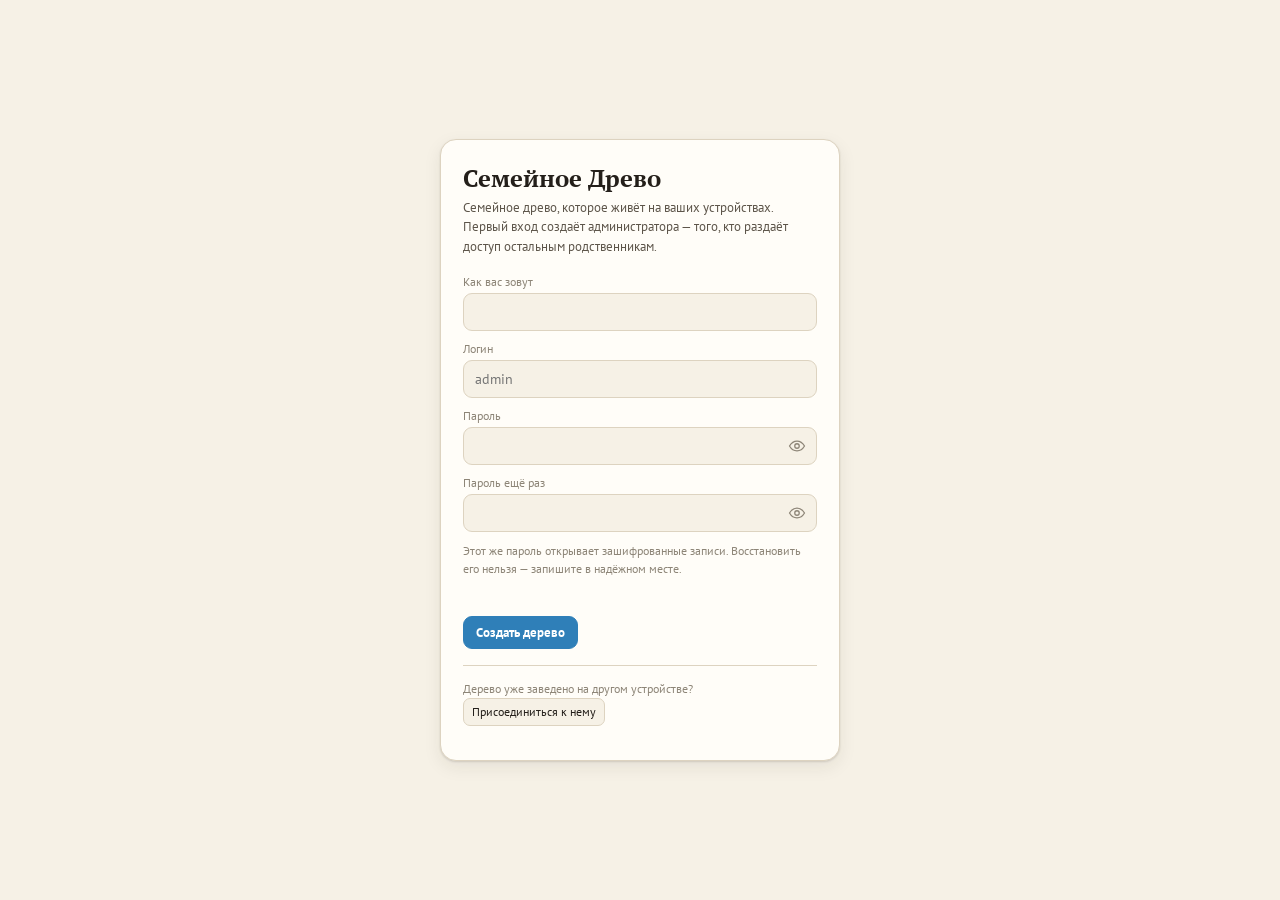
==== commit ac54c49b: "Add files via upload" ====
--- a/Семейное Древо.html
+++ b/Семейное Древо.html
@@ -285,19 +285,34 @@
 /* раскрыта карточка этого человека — пометка снимается при закрытии */
 .node.is-open { outline: 2px solid var(--accent); outline-offset: 1px; }
 
-/* Траурная полоса на углу: человека нет в живых.
-   Слой во весь эскиз с его же скруглением — поэтому полоса видна и при
-   капсуле, и при любом радиусе, и ложится поверх фотокарточки. */
+/* Траурная лента: человека нет в живых. Лежит на верхнем левом углу
+   фотокарточки под 45°, обрезается её же формой — поэтому видна и при
+   круглом фото, и при любом скруглении. */
+/* Полоса идёт под 45° через верхний левый угол фотокарточки.
+   Толщина и отступ от угла настраиваются: --mourn-w и --mourn-gap. */
+.node-ph .mourn-corner,
+.pv-ph .mourn-corner,
+.sheet-ph .mourn-corner {
+  position: absolute; left: 0; top: 0; right: 0; bottom: 0;
+  pointer-events: none; z-index: 3;
+  background: linear-gradient(135deg,
+    transparent 0 var(--mourn-gap, 0px),
+    var(--mourn) var(--mourn-gap, 0px),
+    var(--mourn) calc(var(--mourn-gap, 0px) + var(--mourn-w, 14px)),
+    transparent calc(var(--mourn-gap, 0px) + var(--mourn-w, 14px)));
+}
+/* Если фотокарточка отключена, лента ложится на угол самого эскиза. */
 .node-mourn {
   position: absolute; inset: 0; border-radius: inherit;
   overflow: hidden; pointer-events: none; z-index: 4;
 }
-/* Полоса идёт вдоль левого края во всю высоту: уголок при капсуле
-   или большом радиусе срезается скруглением, а эта видна всегда
-   и заходит на фотокарточку. */
 .node-mourn::before {
-  content: ""; position: absolute; left: 0; top: 0; bottom: 0; width: 12px;
-  background: var(--mourn);
+  content: ""; position: absolute; left: 0; top: 0; width: 70px; height: 70px;
+  background: linear-gradient(135deg,
+    transparent 0 var(--mourn-gap, 0px),
+    var(--mourn) var(--mourn-gap, 0px),
+    var(--mourn) calc(var(--mourn-gap, 0px) + var(--mourn-w, 14px)),
+    transparent calc(var(--mourn-gap, 0px) + var(--mourn-w, 14px)));
 }
 
 .node-ph {
@@ -455,7 +470,8 @@
   font-size: 15px; color: var(--ink-faint); border: 1px solid var(--line);
 }
 .mini-ph .ico { width: 20px; height: 20px; }
-.sheet-ph .ico { width: 30px; height: 30px; }
+.sheet-ph { position: relative; overflow: hidden; }
+.sheet-ph .ico { width: 34px; height: 34px; opacity: .45; }
 .media-tile .ico { width: 26px; height: 26px; }
 .m-lock .ico { width: 13px; height: 13px; }
 .node-lock .ico { width: 11px; height: 11px; }
@@ -699,6 +715,7 @@
 
 .pv-txt { overflow: hidden; }
 .pv-ph {
+  position: relative;        /* без этого лента ложилась не на фото, а на весь эскиз */
   flex: 0 0 auto; background: var(--paper-2); border: 1px solid rgba(0,0,0,.08);
   display: grid; place-items: center; color: var(--ink-faint); overflow: hidden;
 }
@@ -825,6 +842,17 @@
 .viewer-row .li-main { display: flex; flex-direction: column; min-width: 0; }
 .viewer-row .mini-ph { width: 28px; height: 28px; }
 .viewer-row .mini-ph .ico { width: 16px; height: 16px; }
+
+/* ---------- показать пароль ---------- */
+.pw-wrap { position: relative; display: block; }
+.gate .pw-wrap input, .row .pw-wrap input { width: 100%; padding-right: 40px; }
+.pw-eye {
+  position: absolute; right: 6px; top: 50%; transform: translateY(-50%);
+  border: 0; background: transparent; color: var(--ink-faint);
+  padding: 5px; border-radius: 7px; line-height: 0; cursor: pointer;
+}
+.pw-eye .ico { width: 18px; height: 18px; }
+.pw-eye:hover { color: var(--ink); background: var(--neutral); }
 </style>
 </head>
 <body>
@@ -946,6 +974,12 @@
       '<polyline points="21 16 21 21 16 21"/><polyline points="3 16 3 21 8 21"/>',
 
     search: '<circle cx="10.5" cy="10.5" r="6.5"/><line x1="15.5" y1="15.5" x2="21" y2="21"/>',
+
+    eye: '<path d="M2 12s3.8-6.5 10-6.5S22 12 22 12s-3.8 6.5-10 6.5S2 12 2 12z"/>' +
+      '<circle cx="12" cy="12" r="3"/>',
+    eyeOff: '<path d="M4.5 8.2C2.9 9.8 2 12 2 12s3.8 6.5 10 6.5c1.7 0 3.2-.3 4.5-.9"/>' +
+      '<path d="M9.6 5.8c.8-.2 1.6-.3 2.4-.3 6.2 0 10 6.5 10 6.5s-1 1.8-2.8 3.4"/>' +
+      '<path d="M9.9 9.9a3 3 0 0 0 4.2 4.2"/><line x1="3" y1="3" x2="21" y2="21"/>',
 
     /* человек с плюсом — «добавить персону» */
     addPerson: '<circle cx="9" cy="8" r="3.6"/>' +
@@ -1242,6 +1276,9 @@
          логин, заведённый на компьютере, не существовал бы на телефоне.
          Пароли хранятся только как PBKDF2-свёртка с личной солью. */
       users: [],
+      /* Приглашения: администратор создаёт ссылку, родственник открывает её
+         и сам заводит себе имя, логин и пароль. */
+      invites: [],
       /* следы удалённых записей: id -> когда удалили.
          Без них удаление, сделанное на одном устройстве, вернулось бы
          обратно при первой же синхронизации с другого. */
@@ -1277,6 +1314,7 @@
       interval: 120,          // как часто, секунд
       lastAt: null,           // когда прошла последняя
       lastError: null,
+      siteUrl: '',            // адрес установленной программы — основа для ссылок
       supabase: { url: '', key: '', treeId: '' },
       server: { url: '', key: '' },
       file: { handleName: '' }
@@ -1325,6 +1363,7 @@
         this.sync = JSON.parse(localStorage.getItem(LS_SYNC) || 'null') || defaultSync();
       } catch (e) { this.deviceId = uid('dev'); this.sync = defaultSync(); }
       if (!Array.isArray(this.tree.users)) this.tree.users = [];
+      if (!Array.isArray(this.tree.invites)) this.tree.invites = [];
       // перенос со старых версий, где список лежал отдельно на устройстве
       try {
         var old = localStorage.getItem(LS_USERS);
@@ -1381,7 +1420,8 @@
         accent: '#2f7fb8',
         layout: 'vertical',
         card: { w: 168, h: 76, radius: 10, photo: 44, nameSize: 12, dateSize: 11,
-                shape: 'rounded', dateWeight: 400 },
+                shape: 'rounded', dateWeight: 400,
+                mournWidth: 14, mournGap: 0 },
         ui: { fontSize: 14, tabSize: 14, iconSize: 17 },
         treeBg: 'auto',      // 'auto' — как у страницы, иначе цвет
         treeGrid: false,     // точечная сетка на полотне
@@ -1744,6 +1784,49 @@
         return u;
       });
     },
+    /* --- приглашения --- */
+    invites: function () {
+      if (!Array.isArray(this.tree.invites)) this.tree.invites = [];
+      return this.tree.invites;
+    },
+    createInvite: function (role, note) {
+      var inv = {
+        id: uid('inv'), token: uid('t') + uid('k'),
+        role: role === 'admin' ? 'admin' : 'user',
+        note: note || '', created: nowISO(), updated: nowISO(),
+        by: this.session ? this.session.displayName : '',
+        usedBy: null, usedAt: null
+      };
+      this.invites().push(inv);
+      this.log('user', 'Создано приглашение' + (inv.role === 'admin' ? ' (администратор)' : ''));
+      this.save();
+      return inv;
+    },
+    findInvite: function (token) {
+      return this.invites().filter(function (i) { return i.token === token && !i.usedBy; })[0] || null;
+    },
+    dropInvite: function (id) {
+      this.tree.invites = this.invites().filter(function (i) { return i.id !== id; });
+      this.save();
+    },
+    /** родственник перешёл по ссылке и заводит себе запись */
+    acceptInvite: function (token, login, password, displayName) {
+      var self = this;
+      var inv = this.findInvite(token);
+      if (!inv) return Promise.resolve({ error: 'Ссылка уже использована или больше не действует' });
+      login = String(login || '').toLowerCase().trim();
+      if (this.users.some(function (u) { return u.login === login; })) {
+        return Promise.resolve({ error: 'Такой логин уже занят — придумайте другой' });
+      }
+      return this.createUser(login, password, inv.role, displayName).then(function (u) {
+        inv.usedBy = u.id;
+        inv.usedAt = nowISO();
+        inv.updated = nowISO();
+        self.save();
+        return { user: u };
+      });
+    },
+
     /** задать новый пароль (приглашение, смена) */
     setPassword: function (user, password) {
       var self = this;
@@ -1903,6 +1986,7 @@
   Object.defineProperty(Store, 'users', {
     get: function () {
       if (!Array.isArray(this.tree.users)) this.tree.users = [];
+      if (!Array.isArray(this.tree.invites)) this.tree.invites = [];
       return this.tree.users;
     },
     set: function (v) { this.tree.users = Array.isArray(v) ? v : []; }
@@ -2430,12 +2514,15 @@
     el.style.borderRadius = radius + 'px';
     el.dataset.id = p.id;
 
+    var gone = isGone(p);
+    var hasPhoto = prefs.showPhotos && prefs.card.photo > 0;
     var html = '';
-    if (prefs.showPhotos && prefs.card.photo > 0) {
+    if (hasPhoto) {
       var silhouette = p.sex === 'M' ? 'personM' : p.sex === 'F' ? 'personF' : 'person';
       html += '<div class="node-ph" style="width:' + prefs.card.photo + 'px;height:' + prefs.card.photo +
         'px;border-radius:' + (prefs.card.shape === 'circle' ? '50%' : Math.max(2, prefs.card.radius - 4) + 'px') +
-        '">' + global.Icon(silhouette) + '</div>';
+        '">' + global.Icon(silhouette) +
+        (gone ? '<span class="mourn-corner" aria-hidden="true"></span>' : '') + '</div>';
     }
     html += '<div class="node-txt"><div class="node-name" style="font-size:' + prefs.card.nameSize + 'px">' +
       esc(S.shortName(p)) + '</div>';
@@ -2444,10 +2531,8 @@
         'px;font-weight:' + (prefs.card.dateWeight || 400) + '">' + esc(S.years(p)) + '</div>';
     }
     html += '</div>';
-    if (isGone(p)) {
-      // траурная полоса на верхнем левом углу
-      html += '<span class="node-mourn" aria-hidden="true"></span>';
-    }
+    // без фотокарточки лента ложится на угол самого эскиза
+    if (gone && !hasPhoto) html += '<span class="node-mourn" aria-hidden="true"></span>';
     if (p.acl && (p.acl.locked || p.acl.level !== 'public')) {
       html += '<span class="node-lock" title="Ограниченный доступ">' + global.Icon('lock') + '</span>';
     }
@@ -2472,7 +2557,7 @@
         if (url && ph) {
           ph.style.backgroundImage = 'url(' + url + ')';
           ph.classList.add('has-img');
-          ph.innerHTML = '';
+          ph.innerHTML = gone ? '<span class="mourn-corner"></span>' : '';
         }
       });
     }
@@ -3210,6 +3295,15 @@
       else if (newer(u.updated, users[u.id].updated)) users[u.id] = u;
     });
     out.users = uorder.map(function (id) { return users[id]; });
+
+    /* --- приглашения --- */
+    var invs = {}, iorder = [];
+    (out.invites || []).concat(remote.invites || []).forEach(function (v) {
+      if (!v || !v.id) return;
+      if (!invs[v.id]) { invs[v.id] = v; iorder.push(v.id); }
+      else if (newer(v.updated, invs[v.id].updated)) invs[v.id] = v;
+    });
+    out.invites = iorder.map(function (id) { return invs[id]; });
 
     /* --- вкладки: по id, встроенные не трогаем --- */
     var tabs = {}, order = [];
@@ -4026,7 +4120,7 @@
     ];
     this.el.innerHTML =
       '<div class="sheet-head">' +
-      '<div class="sheet-ph" id="shPhoto">' + I('person') + '</div>' +
+      '<div class="sheet-ph" id="shPhoto"></div>' +
       '<div style="flex:1 1 auto;min-width:0">' +
       '<div class="sheet-title" id="shName"></div>' +
       '<div class="sheet-sub" id="shSub"></div>' +
@@ -4061,13 +4155,15 @@
     this.el.querySelector('#shSub').textContent = bits.join(' · ') || 'даты не указаны';
     var ph = this.el.querySelector('#shPhoto');
     ph.style.backgroundImage = '';
-    ph.innerHTML = I('person');
+    var gone = (p.death && p.death.date) || p.living === false;
+    ph.innerHTML = I(p.sex === 'M' ? 'personM' : p.sex === 'F' ? 'personF' : 'person') +
+      (gone ? '<span class="mourn-corner"></span>' : '');
     if (p.photo) {
       S.mediaURL(p.photo).then(function (url) {
         if (!url) return;
         self.urls.push(url);
         ph.style.backgroundImage = 'url(' + url + ')';
-        ph.innerHTML = '';
+        ph.innerHTML = gone ? '<span class="mourn-corner"></span>' : '';
       });
     }
     this.el.querySelectorAll('[data-act="tab"]').forEach(function (b) {
@@ -4832,11 +4928,108 @@
     init: function () {
       S.load();
       this.bindChrome();
-      var invite = (location.hash || '').match(/^#invite-([\w-]+)$/);
+      var hash = location.hash || '';
+      // Ссылка с настройками хранилища: устройство само забирает дерево.
+      var join = hash.match(/^#join-([A-Za-z0-9_-]+)$/);
+      if (join) { this.gateJoinLink(join[1]); return; }
+      var invite = hash.match(/^#invite-([\w-]+)$/);
       if (!S.users.length) this.gateFirstRun();
       else if (invite) this.gateInvite(invite[1]);
       else if (S.session) this.start();
       else this.gateLogin();
+    },
+
+    /* ============ ссылки на дерево ============
+       В ссылку кладём настройки общего хранилища, иначе на чистом телефоне
+       программе неоткуда взять ни дерево, ни список приглашений. */
+    /** Адрес, с которого ссылка откроется у других. Программа, запущенная
+        из файла на диске, знает только путь вида file:///C:/… — такая ссылка
+        не откроется ни на телефоне, ни у родни, поэтому адрес сайта задаётся руками. */
+    linkBase: function () {
+      var site = (S.sync && S.sync.siteUrl || '').trim();
+      if (site) return site.split('#')[0].replace(/\/+$/, '') + '/';
+      if (location.protocol === 'file:') return null;
+      return location.href.split('#')[0];
+    },
+    isLocalFile: function () { return location.protocol === 'file:'; },
+
+    packLink: function (token, base) {
+      base = base || this.linkBase();
+      if (!base) return null;
+      var s = S.sync || {};
+      if (s.mode !== 'supabase' && s.mode !== 'server') return null;
+      var cfg = s[s.mode] || {};
+      if (!cfg.url || !cfg.key) return null;
+      var payload = { m: s.mode, u: cfg.url, k: cfg.key };
+      if (s.mode === 'supabase') payload.i = cfg.treeId;
+      if (token) payload.t = token;
+      var b64 = btoa(unescape(encodeURIComponent(JSON.stringify(payload))))
+        .replace(/\+/g, '-').replace(/\//g, '_').replace(/=+$/, '');
+      return base + '#join-' + b64;
+    },
+    unpackLink: function (b64) {
+      try {
+        var t = b64.replace(/-/g, '+').replace(/_/g, '/');
+        while (t.length % 4) t += '=';
+        return JSON.parse(decodeURIComponent(escape(atob(t))));
+      } catch (e) { return null; }
+    },
+
+    gateJoinLink: function (b64) {
+      var self = this, Sy = global.Sync;
+      var cfg = this.unpackLink(b64);
+      if (!cfg || !cfg.m) {
+        this.toast('Ссылка повреждена');
+        location.hash = '';
+        if (S.users.length) this.gateLogin(); else this.gateFirstRun();
+        return;
+      }
+
+      var mine = Object.keys(S.tree.persons || {}).length;
+      var replacing = mine && !S.tree.meta.demo;
+
+      this.gate(
+        '<h1>' + (cfg.t ? 'Приглашение в дерево' : 'Вход с этого устройства') + '</h1>' +
+        '<p class="lede">Ссылка принесла настройки общего хранилища. Сейчас заберём оттуда ' +
+        'дерево, а дальше ' + (cfg.t ? 'вы представитесь и придумаете себе вход.'
+          : 'войдёте своим логином и паролем.') + '</p>' +
+        (replacing ? '<p class="note" style="color:var(--warn)">На этом устройстве уже есть своё ' +
+          'дерево (' + mine + ' персон). Оно будет заменено общим. Если в нём есть что-то ценное, ' +
+          'сначала сохраните копию.</p>' : '') +
+        '<div class="err" id="gErr"></div>' +
+        '<div class="btn-row"><button class="btn btn-primary" id="jGo">Забрать дерево</button>' +
+        '<button class="btn" id="jSkip">Не сейчас</button></div>');
+
+      document.getElementById('jSkip').addEventListener('click', function () {
+        location.hash = '';
+        if (S.users.length) self.gateLogin(); else self.gateFirstRun();
+      });
+
+      document.getElementById('jGo').addEventListener('click', function () {
+        S.sync.mode = cfg.m;
+        S.sync[cfg.m].url = cfg.u;
+        S.sync[cfg.m].key = cfg.k;
+        if (cfg.m === 'supabase') S.sync.supabase.treeId = cfg.i || '';
+        S.saveSync();
+        err('Забираем дерево…');
+        Sy.peek().then(function (remote) {
+          if (!remote || !remote.persons) {
+            err('По этим настройкам дерева не нашлось. Попросите отправителя проверить ссылку.');
+            return;
+          }
+          S.tree = remote;
+          S.save(true);
+          S.sync.lastAt = new Date().toISOString();
+          S.sync.lastError = null;
+          S.dirty = false;
+          S.saveSync();
+          var n = Object.keys(remote.persons).length;
+          self.toast('Дерево получено: ' + n + ' ' + plural(n, 'персона', 'персоны', 'персон'));
+          if (cfg.t) { self.gateInvite(cfg.t); return; }
+          location.hash = '';
+          self.gateLogin();
+        }, function (e) { err('Не вышло: ' + e.message); });
+      });
     },
 
     start: function () {
@@ -4874,6 +5067,56 @@
       this.showTab('tree');
       setTimeout(function () { self.tree.fit(true); }, 60);
       this.startSync();
+    },
+
+    /* ============ показ пароля ============
+       Пароль дерева восстановить нельзя, поэтому важно видеть, что набираешь.
+       Выбор запоминается: включили один раз — дальше поля открыты сразу. */
+    showPw: function () {
+      try { return localStorage.getItem('drevo.showpw') === '1'; } catch (e) { return false; }
+    },
+    setShowPw: function (on) {
+      try { localStorage.setItem('drevo.showpw', on ? '1' : '0'); } catch (e) {}
+    },
+    enhancePasswords: function (root) {
+      var self = this;
+      var open = this.showPw();
+      (root || document).querySelectorAll('input[type=password]:not([data-pw])').forEach(function (inp) {
+        inp.dataset.pw = '1';
+        var wrap = document.createElement('span');
+        wrap.className = 'pw-wrap';
+        inp.parentNode.insertBefore(wrap, inp);
+        wrap.appendChild(inp);
+        var btn = document.createElement('button');
+        btn.type = 'button';
+        btn.className = 'pw-eye';
+        wrap.appendChild(btn);
+        function paint() {
+          var shown = inp.type === 'text';
+          btn.innerHTML = global.Icon(shown ? 'eyeOff' : 'eye');
+          btn.title = shown ? 'Скрыть пароль' : 'Показать пароль';
+          btn.setAttribute('aria-label', btn.title);
+        }
+        btn.addEventListener('click', function () {
+          var shown = inp.type === 'text';
+          inp.type = shown ? 'password' : 'text';
+          self.setShowPw(!shown);
+          paint();
+          inp.focus();
+          var v = inp.value;
+          try { inp.setSelectionRange(v.length, v.length); } catch (e) {}
+          // остальные поля на экране переключаем заодно
+          (root || document).querySelectorAll('.pw-wrap input').forEach(function (o) {
+            if (o !== inp) o.type = shown ? 'password' : 'text';
+          });
+          (root || document).querySelectorAll('.pw-eye').forEach(function (o) {
+            if (o === btn) return;
+            o.innerHTML = global.Icon(shown ? 'eye' : 'eyeOff');
+          });
+        });
+        if (open) inp.type = 'text';
+        paint();
+      });
     },
 
     /* ============ значки ============ */
@@ -4937,12 +5180,14 @@
       var g = document.getElementById('gate');
       g.hidden = false;
       document.getElementById('app').hidden = true;
+      var self = this;
       g.innerHTML = '<div class="gate-card">' + html +
         (global.DREVO_PREVIEW ? '<p class="note" style="margin-top:16px;padding-top:12px;border-top:1px solid var(--line)">' +
           'Это витрина внутри Claude. Дерево, карточки, поиск и настройки работают полностью. ' +
           'Сохранение файлов, микрофон, карта и вход по отпечатку закрыты правилами этого окна — ' +
           'они работают в версии, установленной на телефон или компьютер.</p>' : '') +
         '</div>';
+      this.enhancePasswords(g);
     },
     /* Вход на втором устройстве. Учётные записи лежат в дереве, поэтому
        сперва надо забрать дерево из общего хранилища, а потом входить. */
@@ -5078,28 +5323,72 @@
     },
     gateInvite: function (token) {
       var self = this;
-      var u = S.users.filter(function (x) { return x.invite === token; })[0];
-      if (!u) { this.gateLogin(); return; }
+      var inv = S.findInvite(token);
+      // записи старого образца, где логин заводил администратор
+      var old = inv ? null : S.users.filter(function (x) { return x.invite === token; })[0];
+      if (!inv && !old) {
+        this.toast('Ссылка-приглашение больше не действует');
+        if (S.users.length) this.gateLogin(); else this.gateFirstRun();
+        return;
+      }
+
+      if (old) {
+        this.gate(
+          '<h1>Приглашение в дерево</h1>' +
+          '<p class="lede">Вам открыт доступ к дереву «' + esc(S.tree.meta.name) +
+          '». Придумайте пароль — логин уже заведён: <b>' + esc(old.login) + '</b>.</p>' +
+          '<label for="gPass">Пароль</label><input id="gPass" type="password" autocomplete="new-password">' +
+          '<label for="gPass2">Пароль ещё раз</label><input id="gPass2" type="password" autocomplete="new-password">' +
+          '<div class="err" id="gErr"></div>' +
+          '<div class="btn-row"><button class="btn btn-primary" id="gGo">Принять приглашение</button></div>');
+        document.getElementById('gGo').addEventListener('click', function () {
+          var p1 = val('gPass'), p2 = val('gPass2');
+          if (p1.length < 6) return err('Пароль короче шести знаков');
+          if (p1 !== p2) return err('Пароли не совпадают');
+          S.setPassword(old, p1).then(function () {
+            old.invite = null;
+            old.updated = new Date().toISOString();
+            S.save();
+            S.setSession({ userId: old.id, login: old.login, role: old.role, displayName: old.displayName });
+            location.hash = '';
+            return S.unlockCrypto(p1);
+          }).then(function () { self.start(); });
+        });
+        return;
+      }
+
+      /* Обычный путь: человек сам пишет, как его зовут, и придумывает вход. */
       this.gate(
         '<h1>Приглашение в дерево</h1>' +
-        '<p class="lede">Администратор открыл вам доступ к дереву «' + esc(S.tree.meta.name) +
-        '». Придумайте пароль — логин уже заведён: <b>' + esc(u.login) + '</b>.</p>' +
+        '<p class="lede">Вас пригласили в семейное дерево «' + esc(S.tree.meta.name) + '»' +
+        (inv.by ? ', пригласил ' + esc(inv.by) : '') + '. Представьтесь и придумайте вход — ' +
+        'логин и пароль вы задаёте себе сами.</p>' +
+        '<label for="gName">Имя и фамилия</label><input id="gName" autocomplete="name">' +
+        '<label for="gLogin">Логин</label><input id="gLogin" autocomplete="username" spellcheck="false">' +
         '<label for="gPass">Пароль</label><input id="gPass" type="password" autocomplete="new-password">' +
         '<label for="gPass2">Пароль ещё раз</label><input id="gPass2" type="password" autocomplete="new-password">' +
+        '<p class="note" style="margin-top:10px">Этот же пароль открывает записи с замком. ' +
+        'Восстановить его нельзя — запишите в надёжном месте.</p>' +
         '<div class="err" id="gErr"></div>' +
-        '<div class="btn-row"><button class="btn btn-primary" id="gGo">Принять приглашение</button></div>');
+        '<div class="btn-row"><button class="btn btn-primary" id="gGo">Войти в дерево</button></div>');
+
       document.getElementById('gGo').addEventListener('click', function () {
-        var p1 = val('gPass'), p2 = val('gPass2');
+        var name = val('gName'), login = val('gLogin'), p1 = val('gPass'), p2 = val('gPass2');
+        if (!name) return err('Напишите, как вас зовут');
+        if (!login) return err('Придумайте логин');
+        if (!/^[A-Za-z0-9_.-]{3,}$/.test(login)) {
+          return err('Логин — латиницей, не короче трёх знаков');
+        }
         if (p1.length < 6) return err('Пароль короче шести знаков');
         if (p1 !== p2) return err('Пароли не совпадают');
-        S.setPassword(u, p1).then(function () {
-          u.invite = null;
-          u.updated = new Date().toISOString();
-          S.save();
-          S.setSession({ userId: u.id, login: u.login, role: u.role, displayName: u.displayName });
+        err('Заводим вас в дерево…');
+        S.acceptInvite(token, login, p1, name).then(function (r) {
+          if (r.error) { err(r.error); return; }
+          S.setSession({ userId: r.user.id, login: r.user.login, role: r.user.role,
+            displayName: r.user.displayName });
           location.hash = '';
-          return S.unlockCrypto(p1);
-        }).then(function () { self.start(); });
+          return S.unlockCrypto(p1).then(function () { self.start(); });
+        });
       });
     },
 
@@ -5970,7 +6259,7 @@
     },
 
     /* ============ настройки ============ */
-    openSettings: function (which) {
+    openSettings: function (which, isRestore) {
       var self = this;
       var p = S.prefs;
       var tabs = [['look', 'Оформление'], ['sync', 'Синхронизация'], ['data', 'Данные'],
@@ -5981,7 +6270,7 @@
         tabs.map(function (t) {
           return '<button data-s="' + t[0] + '" aria-selected="' + (t[0] === which) + '">' + t[1] + '</button>';
         }).join('') + '</div><div id="setBody"></div>';
-      this.modal('Настройки', html, [], { wide: true });
+      this.modal('Настройки', html, [], { wide: true, replace: !!isRestore });
       document.getElementById('setTabs').addEventListener('click', function (e) {
         var b = e.target.closest('[data-s]');
         if (!b) return;
@@ -6065,6 +6354,10 @@
             return '<option value="' + v[0] + '"' +
               (String(p.card.dateWeight || 400) === v[0] ? ' selected' : '') + '>' + v[1] + '</option>';
           }).join('') + '</select></div>' +
+          '<div class="sect-title">Отметка об умерших</div>' +
+          rng('Толщина полосы', 'stMournW', 0, 40, p.card.mournWidth == null ? 14 : p.card.mournWidth, 'px') +
+          rng('Отступ от угла', 'stMournGap', 0, 40, p.card.mournGap || 0, 'px') +
+          '<p class="note">Полоса идёт под 45° через угол фотокарточки. Толщина 0 убирает её совсем.</p>' +
           '<div class="set-row"><span>Показывать фото</span><input type="checkbox" id="stShowPh"' + (p.showPhotos ? ' checked' : '') + '></div>' +
           '<div class="set-row"><span>Показывать годы</span><input type="checkbox" id="stShowDt"' + (p.showDates ? ' checked' : '') + '></div>' +
           '<p class="note">Настройки оформления сохраняются отдельно для каждого пользователя — ' +
@@ -6080,6 +6373,8 @@
         bindRange('stPhoto', function (v) { p.card.photo = v; });
         bindRange('stName', function (v) { p.card.nameSize = v; });
         bindRange('stDate', function (v) { p.card.dateSize = v; });
+        bindRange('stMournW', function (v) { p.card.mournWidth = v; });
+        bindRange('stMournGap', function (v) { p.card.mournGap = v; });
         document.getElementById('stShape').addEventListener('change', function () { p.card.shape = this.value; apply(); });
         document.getElementById('stDateW').addEventListener('change', function () { p.card.dateWeight = +this.value; apply(); });
         document.getElementById('stTheme').addEventListener('change', function () { p.theme = this.value; apply(); });
@@ -6173,11 +6468,11 @@
           '<div class="btn-row"><button class="btn btn-sm btn-danger" id="dtWipe">Очистить дерево</button></div></div>' +
           '<div class="set-card"><h3>Загрузить данные</h3>' +
           '<p class="note">GEDCOM из MyHeritage, Ancestry или другой программы; простой текстовый список; ' +
-          'или архив drevo.json из прежней копии.</p>' +
+          'или полная копия (ZIP) — из неё приедут и дерево, и учётные записи, и вложенные файлы.</p>' +
           '<div class="btn-row">' +
           '<button class="btn btn-sm" id="imGed">Из GEDCOM</button>' +
           '<button class="btn btn-sm" id="imTxt">Из текста</button>' +
-          '<button class="btn btn-sm" id="imJson">Из копии JSON</button>' +
+          '<button class="btn btn-sm" id="imJson">Из полной копии (ZIP)</button>' +
           '</div></div>';
         document.getElementById('stRename').addEventListener('click', function () {
           S.tree.meta.name = document.getElementById('stTreeName').value.trim() || 'Моё дерево';
@@ -6252,18 +6547,50 @@
           (isAdmin ?
             '<div class="set-card"><h3>Кто пользуется деревом</h3>' +
             '<div class="list" id="secUsers">' + S.users.map(function (u) {
-              return '<div class="list-item"><div class="li-main"><div>' + esc(u.displayName) + '</div>' +
+              return '<div class="list-item"><span class="mini-ph">' + global.Icon('person') + '</span>' +
+                '<div class="li-main"><div>' + esc(u.displayName) + '</div>' +
                 '<div class="li-sub">' + esc(u.login) + ' · ' +
-                (u.role === 'admin' ? 'администратор' : 'пользователь') +
-                (u.invite ? ' · приглашение не принято' : '') + '</div></div>' +
-                (u.invite ? '<button class="btn btn-sm" data-inv="' + u.invite + '">Ссылка</button>' : '') +
-                (u.id === S.session.userId ? '' : '<button class="btn btn-sm btn-danger" data-rm="' + u.id +
-                  '" title="Убрать пользователя" aria-label="Убрать пользователя">' + global.Icon('close') + '</button>') +
+                (u.role === 'admin' ? 'администратор' : 'пользователь') + '</div></div>' +
+                (u.id === S.session.userId ? '<span class="chip">это вы</span>'
+                  : '<button class="btn btn-sm btn-danger" data-rm="' + u.id +
+                    '" title="Убрать пользователя" aria-label="Убрать пользователя">' +
+                    global.Icon('close') + '</button>') +
                 '</div>';
-            }).join('') + '</div>' +
-            '<div class="btn-row"><button class="btn btn-primary btn-sm" id="secAdd">Пригласить родственника</button></div>' +
-            '<p class="note">Приглашение — это ссылка. Отправьте её человеку любым способом; он откроет её, ' +
-            'придумает пароль и получит доступ к дереву.</p></div>'
+            }).join('') + '</div></div>' +
+
+            '<div class="set-card"><h3>Войти с другого устройства</h3>' +
+            '<p class="note">Это ваша собственная ссылка: откройте её на телефоне или втором ' +
+            'компьютере, и программа сама подхватит настройки хранилища и заберёт дерево. ' +
+            'Дальше входите тем же логином и паролем, что и здесь.</p>' +
+            '<div class="btn-row"><button class="btn btn-sm" id="secSelfLink">Показать ссылку</button></div>' +
+            (S.sync && S.sync.mode !== 'off' ? '' :
+              '<p class="note" style="color:var(--warn)">Синхронизация выключена — пока такая ссылка ' +
+              'работать не будет. Включите её в разделе «Синхронизация».</p>') +
+            '</div>' +
+
+            '<div class="set-card"><h3>Пригласить родственника</h3>' +
+            '<p class="note">Нажмите кнопку — программа создаст ссылку. Отправьте её человеку любым ' +
+            'способом. Он откроет ссылку, сам напишет своё имя, придумает логин и пароль и попадёт ' +
+            'в дерево. Ничего заполнять за него не нужно.</p>' +
+            '<div class="btn-row">' +
+            '<button class="btn btn-primary btn-sm" id="secAdd">Создать ссылку</button>' +
+            '<button class="btn btn-sm" id="secAddAdmin">Ссылка для второго администратора</button>' +
+            '</div>' +
+            (function () {
+              var open = S.invites().filter(function (i) { return !i.usedBy; });
+              if (!open.length) return '';
+              return '<div class="sect-title">Ссылки, которыми ещё не воспользовались</div>' +
+                '<div class="list">' + open.map(function (i) {
+                  return '<div class="list-item"><div class="li-main">' +
+                    '<div>' + (i.role === 'admin' ? 'Для администратора' : 'Для родственника') + '</div>' +
+                    '<div class="li-sub">создана ' + new Date(i.created).toLocaleString('ru-RU') + '</div></div>' +
+                    '<button class="btn btn-sm" data-inv="' + esc(i.token) + '">Показать ссылку</button>' +
+                    '<button class="btn btn-sm btn-danger" data-droinv="' + esc(i.id) +
+                    '" title="Отозвать" aria-label="Отозвать">' + global.Icon('close') + '</button>' +
+                    '</div>';
+                }).join('') + '</div>';
+            })() +
+            '</div>'
             : '<div class="set-card"><h3>Ваша роль</h3><p class="note">Вы вошли как пользователь. ' +
               'Приглашать других и снимать замки может только администратор дерева.</p></div>');
         var bio = document.getElementById('secBio');
@@ -6274,23 +6601,33 @@
             S.unlockCrypto(pass).then(function () { self.toast('Ключ загружен'); self.setPane('sec'); });
           }, 'password');
         });
+        var selfLink = document.getElementById('secSelfLink');
+        if (selfLink) selfLink.addEventListener('click', function () { self.showInvite(null); });
         var add = document.getElementById('secAdd');
-        if (add) add.addEventListener('click', function () { self.inviteDialog(); });
+        if (add) add.addEventListener('click', function () {
+          var inv = S.createInvite('user');
+          self.setPane('sec');
+          self.showInvite(inv.token);
+        });
+        var addA = document.getElementById('secAddAdmin');
+        if (addA) addA.addEventListener('click', function () {
+          self.confirm('Ссылка для администратора?',
+            'Тот, кто перейдёт по ней, получит полные права: будет видеть закрытые записи, ' +
+            'приглашать других и очищать дерево.',
+            function () {
+              var inv = S.createInvite('admin');
+              self.setPane('sec');
+              self.showInvite(inv.token);
+            });
+        });
         host.querySelectorAll('[data-inv]').forEach(function (b) {
+          b.addEventListener('click', function () { self.showInvite(b.dataset.inv); });
+        });
+        host.querySelectorAll('[data-droinv]').forEach(function (b) {
           b.addEventListener('click', function () {
-            var link = location.href.split('#')[0] + '#invite-' + b.dataset.inv;
-            self.modal('Ссылка-приглашение',
-              '<p class="note">Передайте её родственнику. Ссылка одноразовая: после того как человек задаст пароль, она перестанет работать.</p>' +
-              '<textarea id="invLink" rows="3" style="width:100%;padding:10px;border:1px solid var(--line);border-radius:10px;background:var(--paper)">' +
-              esc(link) + '</textarea>',
-              [{ text: 'Скопировать', primary: true, fn: function () {
-                var ta = document.getElementById('invLink');
-                ta.select();
-                if (navigator.clipboard) navigator.clipboard.writeText(link).then(function () {
-                  self.toast('Ссылка скопирована');
-                }, function () { self.toast('Выделено — скопируйте вручную'); });
-                else self.toast('Выделено — скопируйте вручную');
-              } }]);
+            S.dropInvite(b.dataset.droinv);
+            self.setPane('sec');
+            self.toast('Ссылка отозвана');
           });
         });
         host.querySelectorAll('[data-rm]').forEach(function (b) {
@@ -6638,6 +6975,88 @@
       btn.setAttribute('aria-label', title);
     },
 
+    /** Показать ссылку. token задан — это приглашение, иначе ссылка для своих устройств. */
+    showInvite: function (token) {
+      var self = this;
+      var syncOn = S.sync && (S.sync.mode === 'supabase' || S.sync.mode === 'server');
+
+      this.modal(token ? 'Ссылка-приглашение' : 'Ссылка для своих устройств',
+        '<p class="note" style="margin:0 0 12px">' +
+        (token
+          ? 'Отправьте её родственнику любым способом. Он откроет ссылку, программа заберёт ' +
+            'дерево из общего хранилища, а дальше он сам представится и придумает себе вход.'
+          : 'Откройте её на телефоне или другом компьютере. Программа подхватит настройки ' +
+            'хранилища, заберёт дерево, и вы войдёте своим обычным логином и паролем.') +
+        '</p>' +
+        '<div class="row"><label for="lkBase">Адрес программы в интернете</label>' +
+        '<input id="lkBase" placeholder="https://имя.github.io/FamilyTree/" autocomplete="off" ' +
+        'spellcheck="false" value="' + esc((S.sync && S.sync.siteUrl) || '') + '"></div>' +
+        '<p class="note" id="lkHint"></p>' +
+        '<div class="row" style="margin-top:10px"><label for="invLink">Ссылка</label>' +
+        '<textarea id="invLink" rows="4" readonly ' +
+        'style="font-family:var(--font-data);font-size:11px;overflow-wrap:anywhere"></textarea></div>' +
+        (token ? '<p class="note">Ссылка одноразовая: как только человек заведёт себе вход, ' +
+          'она перестанет работать.</p>' : '') +
+        '<p class="note">В ссылке лежат настройки вашего хранилища — отправляйте её только родне.</p>',
+        [{ text: 'Скопировать ссылку', primary: true, fn: function () { copy(); } }]);
+
+      var baseInp = document.getElementById('lkBase');
+      var out = document.getElementById('invLink');
+      var hint = document.getElementById('lkHint');
+      var link = null;
+
+      function paint() {
+        var typed = baseInp.value.trim();
+        var base = typed ? typed.split('#')[0].replace(/\/+$/, '') + '/' :
+          (self.isLocalFile() ? null : location.href.split('#')[0]);
+        link = syncOn ? self.packLink(token, base) : null;
+
+        if (!syncOn) {
+          out.value = '';
+          hint.textContent = 'Синхронизация не настроена. Включите Supabase или свой сервер ' +
+            'в разделе «Синхронизация» — без общего хранилища ссылка работать не может.';
+          hint.style.color = 'var(--bad)';
+          return;
+        }
+        if (!base) {
+          out.value = '';
+          hint.textContent = 'Программа открыта из файла на диске, поэтому адрес ей неизвестен. ' +
+            'Впишите адрес, по которому «Семейное Древо» открывается в интернете — например, ' +
+            'https://имя.github.io/FamilyTree/';
+          hint.style.color = 'var(--warn)';
+          return;
+        }
+        hint.textContent = typed
+          ? 'Ссылка откроется по этому адресу.'
+          : 'Адрес взят из того, по которому вы открыли программу сейчас.';
+        hint.style.color = '';
+        out.value = link;
+      }
+
+      function copy() {
+        if (!link) { self.toast('Сначала впишите адрес программы в интернете'); return; }
+        // адрес пригодится и в следующий раз
+        S.sync.siteUrl = baseInp.value.trim();
+        S.saveSync();
+        out.select();
+        out.setSelectionRange(0, link.length);
+        if (navigator.clipboard && navigator.clipboard.writeText) {
+          navigator.clipboard.writeText(link).then(
+            function () { self.toast('Ссылка скопирована'); },
+            function () { self.toast('Выделено — скопируйте вручную'); });
+        } else {
+          self.toast('Выделено — скопируйте вручную');
+        }
+      }
+
+      baseInp.addEventListener('input', paint);
+      paint();
+      setTimeout(function () {
+        if (!baseInp.value && self.isLocalFile()) baseInp.focus();
+        else if (out.value) { out.focus(); out.select(); }
+      }, 60);
+    },
+
     inviteDialog: function () {
       var self = this;
       this.modal('Пригласить родственника',
@@ -6660,42 +7079,98 @@
       var self = this;
       var inp = document.createElement('input');
       inp.type = 'file';
-      inp.accept = kind === 'ged' ? '.ged,.gedcom,text/plain' : kind === 'json' ? '.json,application/json' : '.txt,.csv,text/plain';
+      inp.accept = kind === 'ged' ? '.ged,.gedcom,text/plain'
+        : kind === 'json' ? '.zip,.drevo,.json,application/zip,application/json'
+        : '.txt,.csv,text/plain';
       inp.addEventListener('change', function () {
         var f = inp.files[0];
         if (!f) return;
+        var isArchive = /\.(zip|drevo)$/i.test(f.name) || f.type === 'application/zip';
+        if (kind === 'json' && isArchive) { self.importArchive(f); return; }
+
         var r = new FileReader();
         r.onload = function () {
-          var text = r.result;
           var incoming;
           try {
-            if (kind === 'ged') incoming = global.IO.importGEDCOM(text);
-            else if (kind === 'json') incoming = JSON.parse(text);
-            else incoming = global.IO.importText(text);
+            if (kind === 'ged') incoming = global.IO.importGEDCOM(r.result);
+            else if (kind === 'json') incoming = JSON.parse(r.result);
+            else incoming = global.IO.importText(r.result);
           } catch (e) { self.toast('Файл не разобрался: ' + e.message); return; }
-          var n = Object.keys(incoming.persons || {}).length;
-          if (!n) { self.toast('В файле не нашлось ни одной персоны'); return; }
-          self.confirm('Загрузить ' + n + ' персон?',
-            'Текущее дерево (' + S.persons().length + ' персон) будет заменено. ' +
-            'Сначала сохраните копию, если она ещё не сделана.', function () {
-              incoming.changes = S.tree.changes || [];
-              incoming.tabs = incoming.tabs || S.tree.tabs;
-              incoming.meta.salt = incoming.meta.salt || S.tree.meta.salt;
-              delete incoming.meta.demo;
-              S.tree = incoming;
-              S.log('import', 'Загружено дерево из файла «' + f.name + '» — ' + n + ' персон');
-              S.save();
-              self.closeModal();
-              self.tree.setFocus(S.tree.meta.rootId || Object.keys(S.tree.persons)[0]);
-              self.renderTabs();
-              self.showTab('tree');
-              self.tree.fit();
-              self.toast('Загружено персон: ' + n);
-            });
+          self.applyImport(incoming, f.name, null);
         };
         r.readAsText(f, 'utf-8');
       });
       inp.click();
+    },
+
+    /** Полная копия целиком: дерево и все вложенные файлы из одного архива. */
+    importArchive: function (file) {
+      var self = this;
+      self.toast('Разбираем архив…');
+      file.arrayBuffer().then(global.Sync.unzip).then(function (map) {
+        var raw = map['drevo.json'] || map['rodovod.json'];
+        if (!raw) throw new Error('В архиве нет файла drevo.json');
+        var incoming = JSON.parse(new TextDecoder().decode(raw));
+        // вложенные файлы: photo/M-xxx_имя.jpg и так далее
+        var blobs = [];
+        Object.keys(map).forEach(function (name) {
+          var m = name.match(/^(?:photo|audio|video|doc)\/([^_\/]+)_/);
+          if (m) blobs.push({ id: m[1], data: map[name] });
+        });
+        self.applyImport(incoming, file.name, blobs);
+      }).catch(function (e) {
+        self.toast('Архив не разобрался: ' + e.message);
+      });
+    },
+
+    /** Заменить дерево загруженным. blobs — вложенные файлы, если они были. */
+    applyImport: function (incoming, fileName, blobs) {
+      var self = this;
+      var n = Object.keys((incoming && incoming.persons) || {}).length;
+      if (!n) { this.toast('В файле не нашлось ни одной персоны'); return; }
+      var users = ((incoming.users || []).length);
+
+      this.confirm('Загрузить ' + n + ' ' + plural(n, 'персону', 'персоны', 'персон') + '?',
+        'Текущее дерево (' + S.persons().length + ' персон) будет заменено' +
+        (users ? ', вместе с ним приедут ' + users + ' ' +
+          plural(users, 'учётная запись', 'учётные записи', 'учётных записей') : '') +
+        (blobs && blobs.length ? ' и ' + blobs.length + ' ' +
+          plural(blobs.length, 'вложенный файл', 'вложенных файла', 'вложенных файлов') : '') +
+        '. Сначала сохраните копию, если она ещё не сделана.',
+        function () {
+          incoming.changes = incoming.changes || S.tree.changes || [];
+          incoming.tabs = incoming.tabs || S.tree.tabs;
+          incoming.users = incoming.users || S.tree.users || [];
+          incoming.invites = incoming.invites || [];
+          incoming.meta.salt = incoming.meta.salt || S.tree.meta.salt;
+          delete incoming.meta.demo;
+
+          var put = Promise.resolve();
+          (blobs || []).forEach(function (b) {
+            put = put.then(function () { return U.blobPut(b.id, new Blob([b.data])); });
+          });
+
+          put.then(function () {
+            S.tree = incoming;
+            S.log('import', 'Загружено дерево из файла «' + fileName + '» — ' + n + ' персон');
+            S.save();
+            self.closeAllModals();
+            self.tree.focusId = null;
+            self.tree.setFocus(S.tree.meta.rootId || Object.keys(S.tree.persons)[0]);
+            self.renderTabs();
+            self.showTab('tree');
+            self.tree.fit(true);
+            self.countMissing();
+            var who = S.users.filter(function (u) { return u.id === (S.session || {}).userId; })[0];
+            if (!who) {
+              self.toast('Дерево загружено. Войдите заново — учётные записи приехали из копии.');
+              setTimeout(function () { S.setSession(null); location.reload(); }, 2200);
+            } else {
+              self.toast('Загружено персон: ' + n +
+                (blobs && blobs.length ? ', файлов: ' + blobs.length : ''));
+            }
+          });
+        });
     },
 
     saveFile: function (blob, name) {
@@ -6716,6 +7191,8 @@
       root.style.setProperty('--ui-size', p.ui.fontSize + 'px');
       root.style.setProperty('--tab-size', p.ui.tabSize + 'px');
       root.style.setProperty('--icon-size', (p.ui.iconSize || 17) + 'px');
+      root.style.setProperty('--mourn-w', (p.card.mournWidth == null ? 14 : p.card.mournWidth) + 'px');
+      root.style.setProperty('--mourn-gap', (p.card.mournGap || 0) + 'px');
       if (p.treeBg && p.treeBg !== 'auto') root.style.setProperty('--tree-bg', p.treeBg);
       else root.style.setProperty('--tree-bg', 'var(--paper)');
       root.style.setProperty('--tree-fade', ((p.treeImageFade == null ? 35 : p.treeImageFade) / 100));
@@ -6775,9 +7252,11 @@
       function node(cls, name, years, gone) {
         var h = '<div class="pv-node ' + cls + (gone ? ' is-gone' : '') + '" style="width:' + p.card.w +
           'px;height:' + p.card.h + 'px;border-radius:' + r + 'px">';
-        if (p.showPhotos && p.card.photo > 0) {
+        var withPhoto = p.showPhotos && p.card.photo > 0;
+        if (withPhoto) {
           h += '<div class="pv-ph" style="width:' + p.card.photo + 'px;height:' + p.card.photo +
-            'px;border-radius:' + pr + '">' + I(cls === 'm' ? 'personM' : 'personF') + '</div>';
+            'px;border-radius:' + pr + '">' + I(cls === 'm' ? 'personM' : 'personF') +
+            (gone ? '<span class="mourn-corner"></span>' : '') + '</div>';
         }
         h += '<div class="pv-txt"><div class="pv-name" style="font-size:' + p.card.nameSize + 'px">' +
           esc(name) + '</div>';
@@ -6786,7 +7265,7 @@
             'px;font-weight:' + (p.card.dateWeight || 400) + '">' + esc(years) + '</div>';
         }
         h += '</div>';
-        if (gone) h += '<span class="node-mourn"></span>';
+        if (gone && !withPhoto) h += '<span class="node-mourn"></span>';
         return h + '</div>';
       }
       stage.innerHTML = '<div class="pv-row">' +
@@ -6796,29 +7275,63 @@
     },
 
     /* ============ окна и мелочи ============ */
+    /* Окна складываются стопкой: открыть окно поверх настроек и закрыть его —
+       значит вернуться к настройкам, а не к дереву. */
+    modalStack: [],
+
     modal: function (title, body, buttons, opts) {
       opts = opts || {};
+      var self = this;
       var back = document.getElementById('modalBack');
+
+      // запомнить то, что сейчас открыто, чтобы вернуться к нему
+      if (!back.hidden && !opts.replace) {
+        var rest = opts.restore || this.autoRestore();
+        if (rest) this.modalStack.push({ restore: rest });
+      }
+
       var foot = (buttons || []).map(function (b, i) {
         return '<button class="btn ' + (b.primary ? 'btn-primary' : b.danger ? 'btn-danger' : '') +
           '" data-b="' + i + '">' + esc(b.text) + '</button>';
       }).join('');
+      var backLabel = this.modalStack.length ? 'Назад' : 'Закрыть';
       back.innerHTML = '<div class="modal' + (opts.wide ? ' wide' : '') + '" role="dialog" aria-modal="true">' +
         '<div class="modal-head"><h2>' + esc(title) + '</h2>' +
-        '<button class="icon-btn" data-close="1" aria-label="Закрыть" title="Закрыть">' +
+        '<button class="icon-btn" data-close="1" aria-label="' + backLabel + '" title="' + backLabel + '">' +
         global.Icon('close') + '</button></div>' +
         '<div class="modal-body">' + body + '</div>' +
-        '<div class="modal-foot">' + foot + '<button class="btn" data-close="1">Закрыть</button></div></div>';
+        '<div class="modal-foot">' + foot +
+        '<button class="btn" data-close="1">' + backLabel + '</button></div></div>';
       back.hidden = false;
-      var self = this;
       back.querySelectorAll('[data-close]').forEach(function (b) {
         b.addEventListener('click', function () { self.closeModal(); });
       });
       back.querySelectorAll('[data-b]').forEach(function (b) {
         b.addEventListener('click', function () { buttons[+b.dataset.b].fn(); });
       });
-    },
+      this.enhancePasswords(back);
+    },
+
+    /** Чем вернуть текущее окно, если поверх него откроют другое.
+        Пока это нужно только настройкам — они открываются на выбранной вкладке. */
+    autoRestore: function () {
+      var back = document.getElementById('modalBack');
+      var tab = back.querySelector('#setTabs [data-s][aria-selected="true"]');
+      if (!tab) return null;
+      var pane = tab.dataset.s, self = this;
+      return function () { self.openSettings(pane, true); };
+    },
+
+    /** закрыть верхнее окно; если под ним было другое — вернуть его */
     closeModal: function () {
+      var prev = this.modalStack.pop();
+      if (prev && typeof prev.restore === 'function') { prev.restore(); return; }
+      this.closeAllModals();
+    },
+
+    /** закрыть всю стопку разом */
+    closeAllModals: function () {
+      this.modalStack = [];
       var back = document.getElementById('modalBack');
       back.hidden = true;
       back.innerHTML = '';
